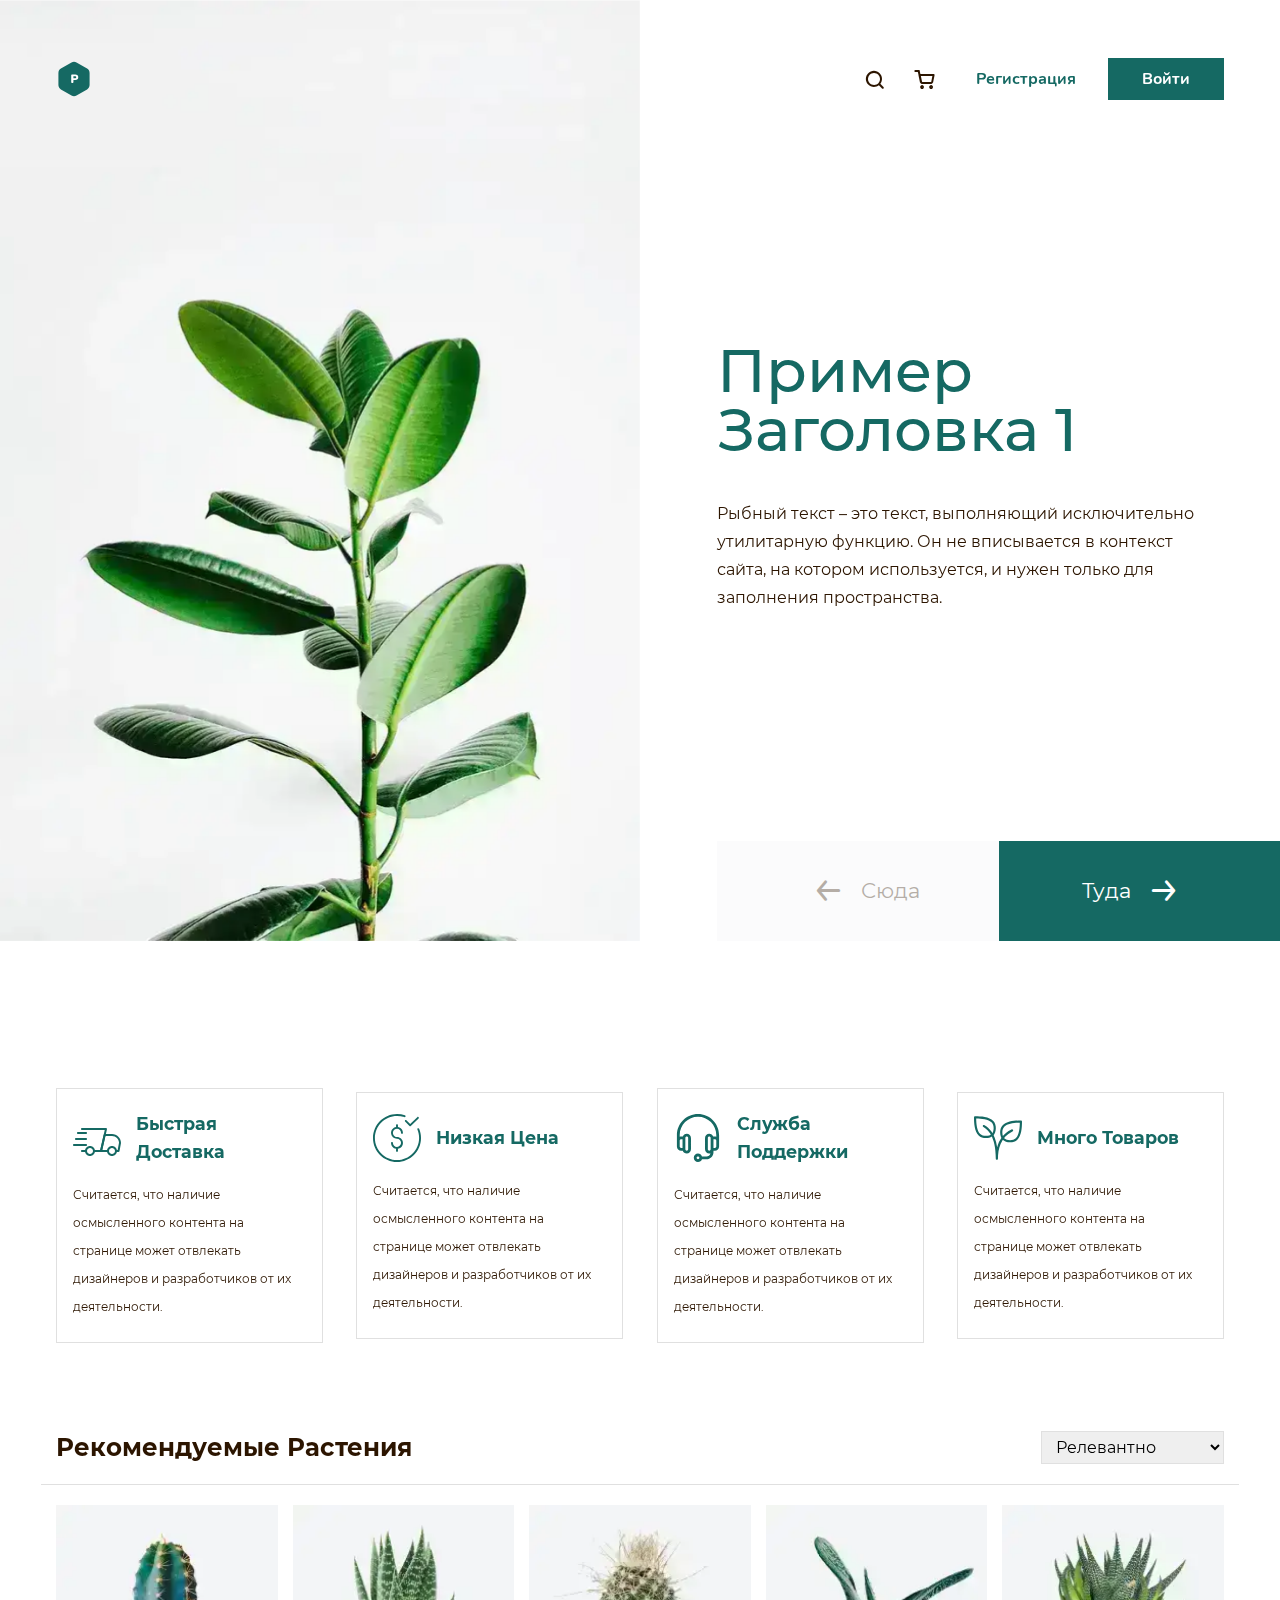
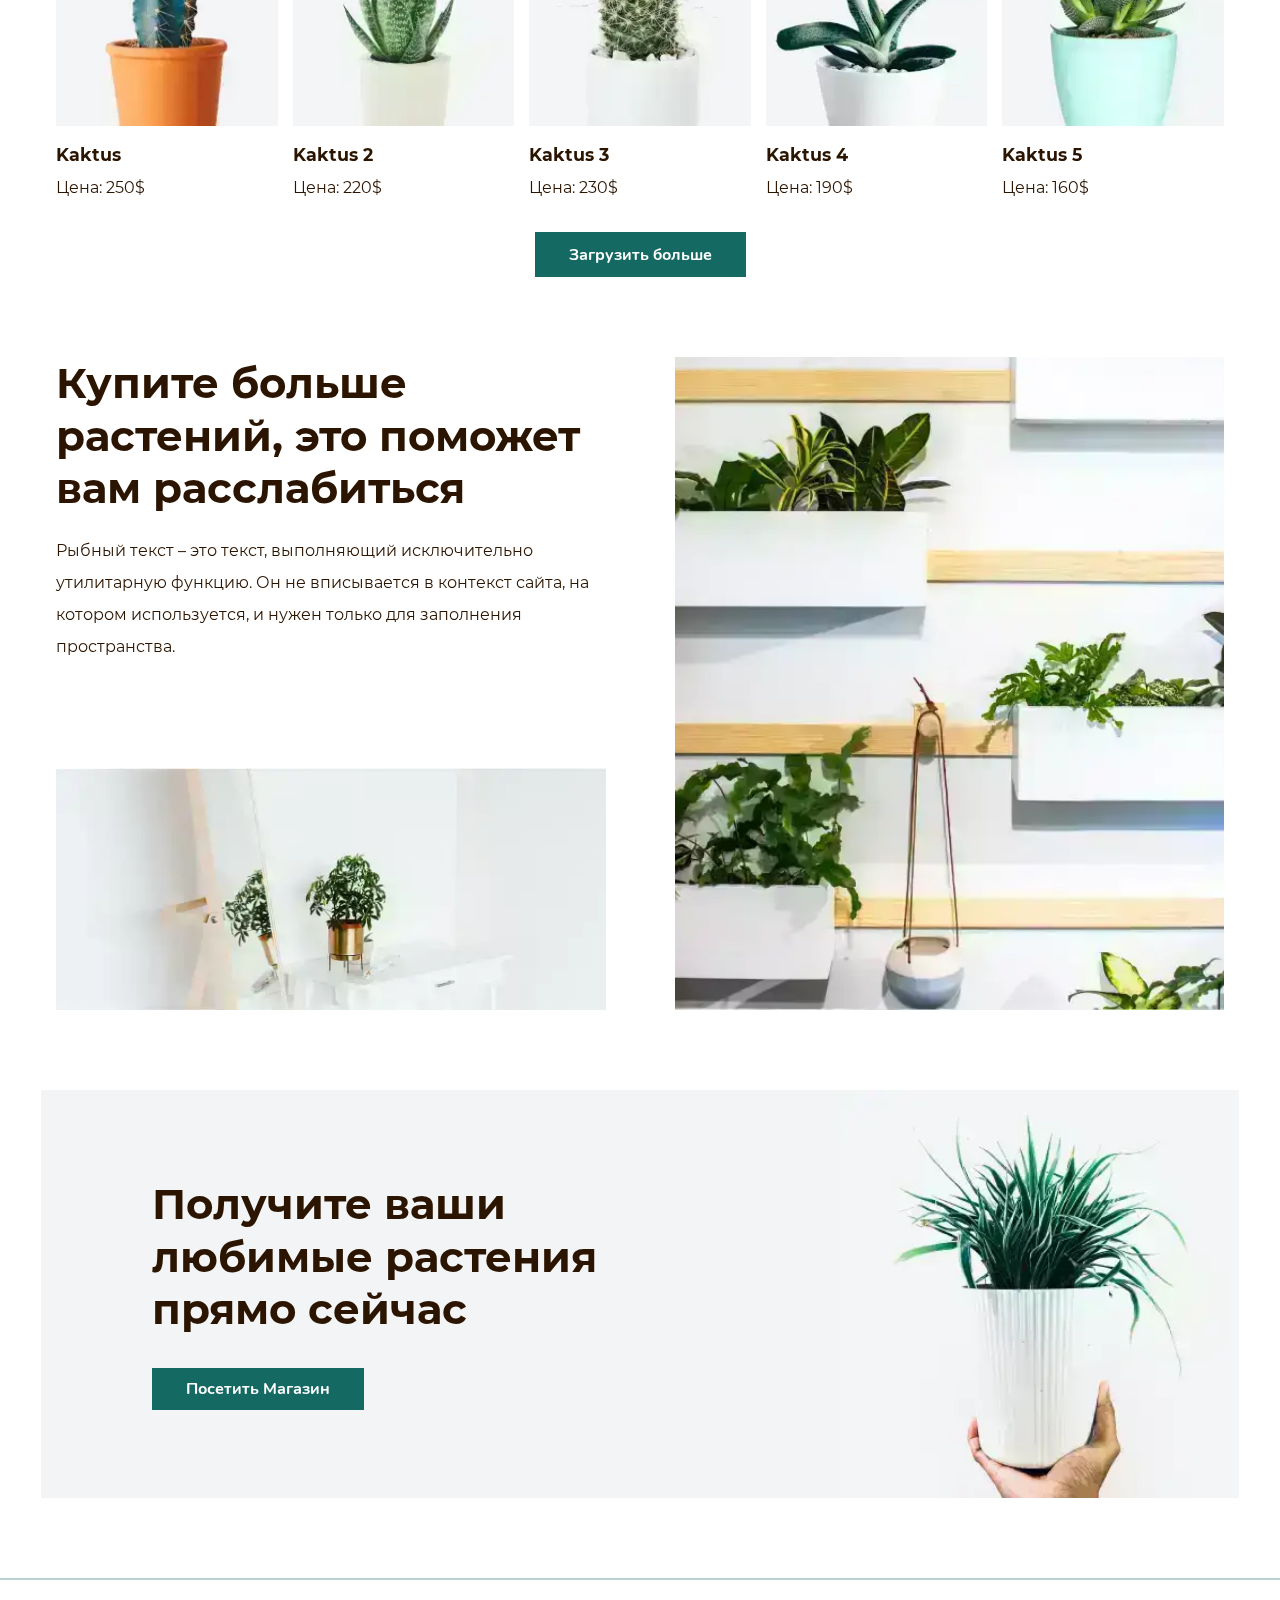
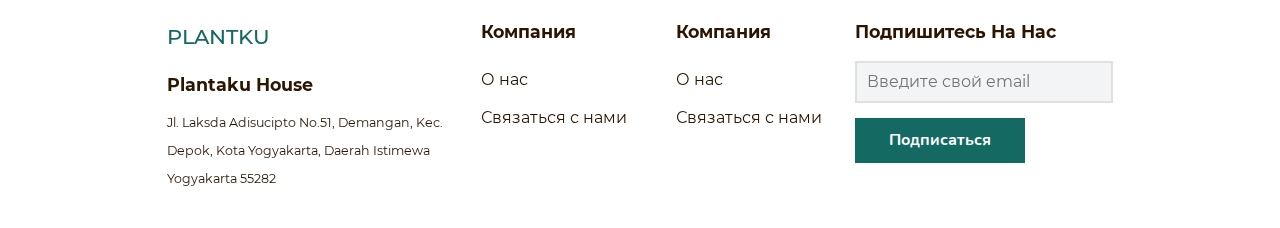
==== index.html @ 28890b8d "v1.02" ====
<!DOCTYPE html>
<html lang="en">
<head>
    <meta charset="UTF-8">
    <meta name="viewport" content="width=device-width, initial-scale=1.0">
    <title>Planktu</title>
    <link rel="SHORTCUT ICON" href="img/ico.svg" type="image/svg">
    <link rel="stylesheet" href="css/style.min.css">
    <meta property="og:title" content="Сайт для портфолио">
    <meta property="og:description" content="Интернет магазин растений написанный на HTML5, CSS3 (SCSS), JS, Ajax. Из плагинов был использовн только слайдер Swiper">
    <meta property="og:url" content="https://luteet.github.io/Planktu/">
    <meta property="og:site_name" content="Planktu">
    <meta property="og:locale" content="ru_RU">
    <meta property="og:image" content="https://luteet.github.io/Planktu/img/meta-image.jpg">
    <meta name="twitter:card" content="summary_large_image" />
    <meta name="twitter:image" content="https://luteet.github.io/Planktu/img/meta-image.jpg" />
    <meta property="og:image:type" content="image/jpeg" />
    <meta property="og:image:width" content="1200" />
    <meta property="og:image:height" content="640" />
    <meta property="og:type" content="website">
</head>
<body>

    <header class="header _top">
        <div class="header__container container">
            <div class="header__body _flex-body">
                <a href="/" class="header__logo" aria-label="Логотип">
                    <img src="img/logo.svg" width="36" alt="Логотип" class="header__logo--img logo">
                </a>
                <nav class="header__menu">
                    <ul class="header__menu--list _flex-body">
                        <li class="header__list--item header__search _flex-body">
                            <input type="text" class="header__search--input search-input _input" placeholder="Поиск" aria-label="Поиск">
                            <button class="header__search--btn _icon-search _icon-btn search-btn">
                                Поиск
                            </button>
                        </li>
                        <li class="header__list--item header__cart">
                            <div class="product-quantity">
                                
                            </div>
                            <button class="header__cart--btn cart-btn _icon-shopping-cart _icon-btn drop-down-btn" aria-label="Корзина" data-id-drop-down="#cart-list">
                                Корзина
                            </button>
                            <ul class="header__cart--list cart-list" id="cart-list">
                                <li class="list-null _show">Пусто</li>
                                <!-- <li class="header__cart--item _flex-body">
                                    <div class="header__cart--image">
                                        <img src="img/featured/product-1.jpg" width="100" alt="" class="header__cart--img">
                                    </div>
                                    <div class="header__cart--info cart-info">
                                        <h2 class="header__cart--name title">
                                            Product 1
                                        </h2>
                                        <span class="header__cart--quantity product-in-cart-quantity title _min" data-text="Количество: ">
                                            1
                                        </span>
                                        <span class="header__cart--price title _min" data-text="Цена: " data-currency="$">
                                            100
                                        </span>
                                        <button class="header__cart--delete delete-cart-product _btn">
                                            Удалить
                                        </button>
                                    </div> -->
                                </li>
                                
                            </ul>
                        </li>
                        <li class="header__list--item header__account">
                            <div class="header__account--profile profile">
                                <button class="header__account--btn profile__btn--main _icon-user _icon-btn drop-down-btn" data-id-drop-down="#profile-list">
                                    Учётная запись
                                </button>
                                <div class="profile__list" id="profile-list">
                                    <div class="profile__name" data-before="Привет, ">
                                        
                                    </div>
                                    <a href="#settings-popup" class="profile__image popup-btn _btn">
                                        Настройки
                                    </a>
                                    <button class="profile__btn--sign-out _btn">
                                        Выйти
                                    </button>
                                </div>
                                
                            </div>
                            <button class="header__account--btn header__account--list-btn _icon-user _icon-btn drop-down-btn" data-id-drop-down="#account-list">
                                Учётная запись
                            </button>
                            <ul class="header__account--list _flex-body" id="account-list">
                                <li class="header__account--item header__account--sign-up">
                                    <a href="#sign-up-popup" class="header__account--link _sign-up _link popup-btn">
                                        Регистрация
                                    </a>
                                </li>
                                <li class="header__account--item header__account--sign-in">
                                    <a href="#sign-in-popup" class="header__account--link _sign-in _btn popup-btn">
                                        Войти
                                    </a>
                                </li>
                                <!-- <li class="header__account--item header__account--sign-out">
                                    <a href="#" class="header__account--link _sign-out">
                                        Выйти
                                    </a>
                                </li> -->
                            </ul>
                            
                        </li>
                    </ul>
                </nav>
            </div>
        </div>
    </header>
    <div class="wrapper">                <section class="intro">            <div class="intro__container container">                <div class="intro__body">                    <div class="intro__slider-images swiper-container">                        <div class="intro__slider-images--wrapper swiper-wrapper">                            <div class="intro__slider-images--item swiper-slide">                                <picture><source srcset="img/Intro/intro-image-1.webp" type="image/webp"><img src="img/Intro/intro-image-1.jpg" loading="lazy" width="100%" alt="" class="intro__slider-images--item-img"></picture>                            </div>                            <div class="intro__slider-images--item swiper-slide">                                <picture><source srcset="img/Intro/intro-image-2.webp" type="image/webp"><img src="img/Intro/intro-image-2.jpg" loading="lazy" width="100%" alt="" class="intro__slider-images--item-img"></picture>                            </div>                            <div class="intro__slider-images--item swiper-slide">                                <picture><source srcset="img/Intro/intro-image-3.webp" type="image/webp"><img src="img/Intro/intro-image-3.jpg" loading="lazy" width="100%" alt="" class="intro__slider-images--item-img"></picture>                            </div>                        </div>                    </div>                    <div class="intro__main-slider">                        <div class="intro__main-slider--wrapper swiper-wrapper">                            <div class="intro__main-slider--item swiper-slide">                                <div class="intro__main-slider--item-wrapper">                                    <h1 class="intro__title main-title">                                        Пример Заголовка 1                                    </h1>                                    <div class="intro__text">                                        Рыбный текст – это текст, выполняющий исключительно утилитарную функцию. Он не вписывается в контекст сайта, на котором используется, и нужен только для заполнения пространства.                                    </div>                                </div>                            </div>                            <div class="intro__main-slider--item swiper-slide">                                <div class="intro__main-slider--item-wrapper">                                    <h1 class="intro__title main-title">                                        Пример Заголовка 2                                    </h1>                                    <div class="intro__text">                                        Зачастую такой текст даже не имеет четкого смысла и представляет собой набор слов и фраз, которые вроде бы формируют грамматически верные конструкции, но какой-либо мысли в них не прослеживается.                                    </div>                                </div>                            </div>                            <div class="intro__main-slider--item swiper-slide">                                <div class="intro__main-slider--item-wrapper">                                    <h1 class="intro__title main-title">                                        Пример Заголовка 3                                    </h1>                                    <div class="intro__text">                                        Рыбу используют вебмастера, веб-дизайнеры и разработчики, у которых нет под рукой готового текста, но нужно как-то оценить внешний вид контента на готовой странице. Оценить, насколько хорошо он вписывается в дизайн и не «плывет» ли верстка.                                    </div>                                </div>                            </div>                        </div>                        <div class="intro__main-slider--navigation">                            <button class="intro__main-slider--btn swiper-button-prev _prev">                                <span class="intro__main-slider--btn-icon _icon-arrow-back"></span>                                Сюда                            </button>                            <button class="intro__main-slider--btn swiper-button-next _next">                                Туда                                <span class="intro__main-slider--btn-icon _icon-arrow-go"></span>                            </button>                        </div>                    </div>                </div>            </div>        </section>        <section class="advantages section-padding">            <div class="advantages__container container">                <div class="advantages__body">                    <ul class="advantages__list _flex-body">                        <li class="advantages__item">                            <div class="advantages__item--header">                                <div class="advantages__item--icon">                                    <picture><source srcset="img/advantage/fast.svg" type="image/webp"><img src="img/advantage/fast.svg" loading="lazy" alt="" class="advantages__item--icon-img"></picture>                                </div>                                <h2 class="advantages__item--title title _min">                                    Быстрая Доставка                                </h2>                            </div>                            <div class="advantages__item--text">                                <p>                                    Считается, что наличие осмысленного контента на странице может отвлекать дизайнеров и разработчиков от их деятельности.                                </p>                            </div>                        </li>                        <li class="advantages__item">                            <div class="advantages__item--header">                                <div class="advantages__item--icon">                                    <picture><source srcset="img/advantage/dollar-symbol.svg" type="image/webp"><img src="img/advantage/dollar-symbol.svg" loading="lazy" alt="" class="advantages__item--icon-img"></picture>                                </div>                                <h2 class="advantages__item--title title _min">                                    Низкая Цена                                </h2>                            </div>                            <div class="advantages__item--text">                                <p>                                    Считается, что наличие осмысленного контента на странице может отвлекать дизайнеров и разработчиков от их деятельности.                                </p>                            </div>                        </li>                        <li class="advantages__item">                            <div class="advantages__item--header">                                <div class="advantages__item--icon">                                    <picture><source srcset="img/advantage/headphones.svg" type="image/webp"><img src="img/advantage/headphones.svg" loading="lazy" alt="" class="advantages__item--icon-img"></picture>                                </div>                                <h2 class="advantages__item--title title _min">                                    Служба Поддержки                                </h2>                            </div>                            <div class="advantages__item--text">                                <p>                                    Считается, что наличие осмысленного контента на странице может отвлекать дизайнеров и разработчиков от их деятельности.                                </p>                            </div>                        </li>                        <li class="advantages__item">                            <div class="advantages__item--header">                                <div class="advantages__item--icon">                                    <picture><source srcset="img/advantage/plant.svg" type="image/webp"><img src="img/advantage/plant.svg" loading="lazy" alt="" class="advantages__item--icon-img"></picture>                                </div>                                <h2 class="advantages__item--title title _min">                                    Много Товаров                                </h2>                            </div>                            <div class="advantages__item--text">                                <p>                                    Считается, что наличие осмысленного контента на странице может отвлекать дизайнеров и разработчиков от их деятельности.                                </p>                            </div>                        </li>                    </ul>                </div>            </div>        </section>        <section class="featured section-padding">            <div class="featured__container container">                <div class="featured__body">                    <div class="featured__header _flex-body">                        <h2 class="featured__title title">                            Рекомендуемые Растения                        </h2>                        <div class="featured__type-list">                            <select name="type-list" title="Сортировка списка" class="featured__type-list--select">                                <option value="relevant">                                    Релевантно                                </option>                                <option value="descending">                                    По Убыванию                                </option>                                <option value="ascending">                                    По Возростанию                                </option>                            </select>                        </div>                    </div>                    <ul class="featured__list product-list _flex-body">                        <li class="featured__list--item featured__item product-item" data-id="1">                            <div class="featured__item--image">                                <a href="#" class="featured__item--image-link">                                    <picture><source srcset="img/featured/product-1.webp" type="image/webp"><img src="img/featured/product-1.jpg" loading="lazy" alt="" class="featured__item--image-img"></picture>                                </a>                                <div class="featured__item--nav">                                    <a href="#" class="featured__item--btn btn-buy _btn" onfocus="alert('test')">                                        Купить                                    </a>                                </div>                            </div>                            <h3 class="featured__item--title title _min">                                <a class="featured__item--product-link title-link" href="#">                                    Kaktus                                </a>                            </h3>                            <span class="featured__item--price product-price">                                Цена: 100$                            </span>                            <div class="featured__item--nav">                                <a href="#" class="featured__item--btn btn-buy _btn">                                    Купить                                </a>                            </div>                        </li>                        <li class="featured__list--item featured__item product-item" data-id="2">                            <div class="featured__item--image">                                <a href="#" class="featured__item--image-link">                                    <picture><source srcset="img/featured/product-2.webp" type="image/webp"><img src="img/featured/product-2.jpg" loading="lazy" alt="" class="featured__item--image-img"></picture>                                </a>                                <div class="featured__item--nav">                                    <a href="#" class="featured__item--btn btn-buy _btn">                                        Купить                                    </a>                                </div>                            </div>                            <h3 class="featured__item--title title _min">                                <a class="featured__item--product-link title-link" href="#">                                    Kaktus 2                                </a>                            </h3>                            <span class="featured__item--price product-price">                                Цена: 150$                            </span>                            <div class="featured__item--nav">                                <a href="#" class="featured__item--btn btn-buy _btn">                                    Купить                                </a>                                                            </div>                        </li>                        <li class="featured__list--item featured__item product-item" data-id="3">                            <div class="featured__item--image">                                <a href="#" class="featured__item--image-link">                                    <picture><source srcset="img/featured/product-3.webp" type="image/webp"><img src="img/featured/product-3.jpg" loading="lazy" alt="" class="featured__item--image-img"></picture>                                </a>                                <div class="featured__item--nav">                                    <a href="#" class="featured__item--btn btn-buy _btn">                                        Купить                                    </a>                                </div>                            </div>                            <h3 class="featured__item--title title _min">                                <a class="featured__item--product-link title-link" href="#">                                    Kaktus 3                                </a>                            </h3>                            <span class="featured__item--price product-price">                                Цена: 300$                            </span>                            <div class="featured__item--nav">                                <a href="#" class="featured__item--btn btn-buy _btn">                                    Купить                                </a>                                                            </div>                        </li>                        <li class="featured__list--item featured__item product-item" data-id="4">                            <div class="featured__item--image">                                <a href="#" class="featured__item--image-link">                                    <picture><source srcset="img/featured/product-4.webp" type="image/webp"><img src="img/featured/product-4.jpg" loading="lazy" alt="" class="featured__item--image-img"></picture>                                </a>                                <div class="featured__item--nav">                                    <a href="#" class="featured__item--btn btn-buy _btn">                                        Купить                                    </a>                                </div>                            </div>                            <h3 class="featured__item--title title _min">                                <a class="featured__item--product-link title-link" href="#">                                    Kaktus 4                                </a>                            </h3>                            <span class="featured__item--price product-price">                                Цена: 250$                            </span>                            <div class="featured__item--nav">                                <a href="#" class="featured__item--btn btn-buy _btn">                                    Купить                                </a>                            </div>                        </li>                        <li class="featured__list--item featured__item product-item" data-id="5">                            <div class="featured__item--image">                                <a href="#" class="featured__item--image-link">                                    <picture><source srcset="img/featured/product-5.webp" type="image/webp"><img src="img/featured/product-5.jpg" loading="lazy" alt="" class="featured__item--image-img"></picture>                                </a>                                <div class="featured__item--nav">                                    <a href="#" class="featured__item--btn btn-buy _btn">                                        Купить                                    </a>                                </div>                            </div>                            <h3 class="featured__item--title title _min">                                <a class="featured__item--product-link title-link" href="#">                                    Kaktus                                </a>                            </h3>                            <span class="featured__item--price product-price">                                Цена: 400$                            </span>                            <div class="featured__item--nav">                                <a href="#" class="featured__item--btn btn-buy _btn">                                    Купить                                </a>                            </div>                        </li>                    </ul>                    <div class="featured__loadmore">                        <button class="featured__loadmore--btn loadmore-btn _btn">                            Загрузить больше                        </button>                    </div>                </div>            </div>        </section>        <section class="more-plants section-padding">            <div class="more-plants__container container">                <div class="more-plants__body _flex-body">                    <div class="more-plants__block">                        <h2 class="more-plants__block--title title section-title">                            Купите больше растений, это поможет вам расслабиться                        </h2>                        <div class="more-plants__block--text">                            <p>                                Рыбный текст – это текст, выполняющий исключительно утилитарную функцию. Он не вписывается в контекст сайта, на котором используется, и нужен только для заполнения пространства.                            </p>                        </div>                        <div class="more-plants__block--image">                            <picture><source srcset="img/more-plants/image.webp" type="image/webp"><img src="img/more-plants/image.jpg" width="100%" alt="" class="more-plants__block--image-img"></picture>                        </div>                    </div>                    <div class="more-plants__block">                        <div class="more-plants__block--large-image">                            <picture><source srcset="img/more-plants/image-large.webp" type="image/webp"><img src="img/more-plants/image-large.jpg" width="100%" alt="" class="more-plants__block--large-image-img"></picture>                        </div>                    </div>                </div>            </div>        </section>        <section class="add section-padding">            <div class="add__container container">                <div class="add__body _flex-body container _min">                    <div class="add__info">                        <h2 class="add__info--title add__title title section-title">                            Получите ваши любимые растения прямо сейчас                        </h2>                        <a href="404.html" class="add__info--btn add__btn _btn">                            Посетить Магазин                        </a>                    </div>                    <div class="add__image">                        <picture><source srcset="img/add/image.webp" type="image/webp"><img src="img/add/image.png" loading="lazy" alt="" class="add__image--img"></picture>                    </div>                </div>            </div>        </section>    </div>        <footer class="footer section-padding">
        <div class="footer__container container _min">
            <div class="footer__body _flex-body">
                <div class="footer__info">
                    <a href="/" class="footer__info--logo logo-large">
                        PLANTKU
                    </a>
                    <span class="footer__info--shop-name title _min">
                        Plantaku House
                    </span>
                    <a href="https://goo.gl/maps/KbxGov3iCTvH6QQq9" class="footer__info--address">
                        Jl. Laksda Adisucipto No.51, Demangan, Kec. Depok, Kota Yogyakarta, Daerah Istimewa Yogyakarta 55282
                    </a>
                </div>
                <nav class="footer__nav">
                    <ul class="footer__nav--list _flex-body">
                        <li class="footer__nav--item">
                            <h2 class="footer__nav--title title _min">
                                Компания
                            </h2>
                            <ul class="footer__nav--item-list">
                                <li>
                                    <a href="404.html" class="footer__nav--item-link">
                                        О нас
                                    </a>
                                </li>
                                <li>
                                    <a href="404.html" class="footer__nav--item-link">
                                        Связаться с нами
                                    </a>
                                </li>
                            </ul>
                        </li>
                        <li class="footer__nav--item">
                            <h2 class="footer__nav--title title _min">
                                Компания
                            </h2>
                            <ul class="footer__nav--item-list">
                                <li>
                                    <a href="404.html" class="footer__nav--item-link">
                                        О нас
                                    </a>
                                </li>
                                <li>
                                    <a href="404.html" class="footer__nav--item-link">
                                        Связаться с нами
                                    </a>
                                </li>
                            </ul>
                        </li>
                    </ul>
                </nav>
                <div class="footer__mailing">
                    <h2 class="footer__mailing--title title _min">
                        Подпишитесь На Нас
                    </h2>
                    <form action="#" class="footer__mailing--form">
                        <label for="">
                            <input type="text" name="email" class="footer__mailing--input _input" placeholder="Введите свой email">
                        </label>
                        <button type="submit" class="footer__mailing--submit _btn">
                            Подписаться
                        </button>
                    </form>
                </div>
            </div>
        </div>
    </footer>
    <div class="popup sign-up-popup" id="sign-up-popup">
        <button class="popup-close-btn" aria-label="Close popup">X</button>
            <div class="popup-content">
                <div class="popup-content-body container _popup">
                    <h2 class="sign-up__title title popup-title">
                        Зарегестрировать Учётную запись
                    </h2>
                    <form action="#" class="sign-up__form popup-form">
                        <label>
                            <span class="sign-up__form--placeholder popup-form-placeholder">Имя Пользователя</span>
                            <input type="text" name="name" class="sign-up__form--input _input sign-up-name">
                        </label>
                        <label>
                            <span class="sign-up__form--placeholder popup-form-placeholder">Пароль</span>
                            <input type="password" name="password" class="sign-up__form--input _input sign-up-password" data-placeholder="Пароль">
                        </label>
                        <label>
                            <button class="sign-up__form--submit popup-form-submit _btn">
                                Зарегестрироваться
                            </button>
                        </label>
                    </form>
              </div>
        </div>
    </div>
    <div class="popup sign-in-popup" id="sign-in-popup">
        <button class="popup-close-btn" aria-label="Close popup">X</button>
        <div class="popup-content">
            <div class="popup-content-body container _popup">
                <h2 class="sign-in__title title popup-title">
                    Войти в Учётную запись
                </h2>
                <form action="#" class="sign-in__form popup-form">
                    <label>
                        <span class="sign-in__form--placeholder popup-form-placeholder">Имя Пользователя</span>
                        <input type="text" name="name" class="sign-in__form--input _input sign-in-name" required>
                    </label>
                    <label>
                        <span class="sign-in__form--placeholder popup-form-placeholder">Пароль</span>
                        <input type="password" name="password" class="sign-in__form--input _input sign-in-password" required>
                    </label>
                    <label>
                        <button class="sign-in__form--submit popup-form-submit _btn">
                            Войти
                        </button>
                    </label>
                </form>
            </div>
        </div>
    </div>
    <div class="popup settings-popup" id="settings-popup">
    <button class="popup-close-btn" aria-label="Close popup">X</button>
    <div class="popup-content">
        <div class="popup-content-body container _popup">
            <h2 class="profile-settings__title title popup-title">
                Настройки
            </h2>
            <ul class="profile-settings__list">
                <li class="profile-settings__item avatar">
                    <h3 class="profile-settings--title title _min">
                        Ваш Аватар
                    </h3>
                    <input type="file" class="profile-settings__item--avatar-input">
                    <button class="profile-settings__item--submit avatar-submit _btn">
                        Установить
                    </button>
                    <button class="profile-settings__item--remove-submit avatar-remove _btn">
                        Удалить
                    </button>
                </li>
                <li class="profile-settings__item name">
                    <h3 class="profile-settings__item--title title _min">
                        Поменять Имя
                    </h3>
                    <label>
                        <input type="text" class="profile-settings__item--name-input _input">
                    </label>
                    <button class="profile-settings__item--submit name-submit _btn">
                        Изменить
                    </button>
                </li>
                <li class="profile-settings__item password">
                    <h3 class="profile-settings__item--title title _min">
                        Поменять Пароль
                    </h3>
                    <label>
                        <input type="password" class="profile-settings__item--password-input _input">
                    </label>
                    <button class="profile-settings__item--submit password-submit _btn">
                        Изменить
                    </button>
                </li>
            </ul>
            
        </div>
    </div>
</div>
    <script src="js/main.min.js"></script>
    <script src="js/select.js"></script>
    <script src="js/registr.js"></script>
</body>
</html>
---- css/style.min.css ----
.footer__info--logo:hover,a,a:hover,a:visited{text-decoration:none}aside,details,footer,header,main,nav{display:block}.popup-close-btn,a{background-color:transparent}.swiper-container-cube,.swiper-container-flip,button,hr,input{overflow:visible}progress,sub,sup{vertical-align:baseline}.popup-form,.swiper-container-vertical>.swiper-wrapper{-webkit-box-orient:vertical;-webkit-box-direction:normal;-ms-flex-direction:column;flex-direction:column}.swiper-slide,.swiper-wrapper{position:relative;-webkit-transition-property:-webkit-transform;transition-property:-webkit-transform;-o-transition-property:transform;transition-property:transform;transition-property:transform, -webkit-transform;width:100%}*{padding:0;margin:0;border:0}*,:after,:before{-webkit-box-sizing:border-box;box-sizing:border-box}body,html{height:100%;width:100%;line-height:1;font-size:14px;-ms-text-size-adjust:100%;-moz-text-size-adjust:100%;-webkit-text-size-adjust:100%}button,input,textarea{font-family:inherit}input::-ms-clear{display:none}button{cursor:pointer}button::-moz-focus-inner{padding:0;border:0}a:hover,abbr[title]{text-decoration:underline}ul li{list-style:none}h1,h2,h3,h4,h5,h6{font-size:inherit;font-weight:400}@font-face{font-family:icomoon;src:url(icomoon.eot?qjg7yo);src:url(icomoon.eot?qjg7yo#iefix) format("embedded-opentype"),url(icomoon.ttf?qjg7yo) format("truetype"),url(icomoon.woff?qjg7yo) format("woff"),url(icomoon.svg?qjg7yo#icomoon) format("svg");font-weight:400;font-style:normal;font-display:block}[class*=" _icon-"],[class^="_icon-"]{font-family:icomoon!important;font-style:normal;font-weight:400;font-variant:normal;text-transform:none;line-height:1;-webkit-font-smoothing:antialiased;-moz-osx-font-smoothing:grayscale}._icon-user:before{content:"\f2be"}._icon-arrow-go:before{content:"\e900"}._icon-arrow-back:before{content:"\e901"}._icon-down:before{content:"\e902"}._icon-search:before{content:"\e903"}._icon-shopping-cart:before{content:"\e904"}/*! normalize.css v8.0.1 | MIT License | github.com/necolas/normalize.css */html{line-height:1.15;-webkit-text-size-adjust:100%}body{margin:0}h1{font-size:2em;margin:.67em 0}hr{-webkit-box-sizing:content-box;box-sizing:content-box;height:0}code,kbd,pre,samp{font-family:monospace,monospace;font-size:1em}abbr[title]{border-bottom:none;-webkit-text-decoration:underline dotted;text-decoration:underline dotted}b,strong{font-weight:bolder}small{font-size:80%}sub,sup{font-size:75%;line-height:0;position:relative}sub{bottom:-.25em}sup{top:-.5em}img{vertical-align:top;border-style:none}button,input,optgroup,select,textarea{font-family:inherit;font-size:100%;line-height:1.15;margin:0}button,select{text-transform:none}[type=button],[type=reset],[type=submit],button{-webkit-appearance:button}[type=button]::-moz-focus-inner,[type=reset]::-moz-focus-inner,[type=submit]::-moz-focus-inner,button::-moz-focus-inner{border-style:none;padding:0}[type=button]:-moz-focusring,[type=reset]:-moz-focusring,[type=submit]:-moz-focusring,button:-moz-focusring{outline:ButtonText dotted 1px}fieldset{padding:.35em .75em .625em}legend{-webkit-box-sizing:border-box;box-sizing:border-box;color:inherit;display:table;max-width:100%;padding:0;white-space:normal}textarea{overflow:auto}[type=checkbox],[type=radio]{-webkit-box-sizing:border-box;box-sizing:border-box;padding:0}[type=number]::-webkit-inner-spin-button,[type=number]::-webkit-outer-spin-button{height:auto}[type=search]{-webkit-appearance:textfield;outline-offset:-2px}[type=search]::-webkit-search-decoration{-webkit-appearance:none}::-webkit-file-upload-button{-webkit-appearance:button;font:inherit}summary{display:list-item}[hidden],template{display:none}@font-face{font-family:swiper-icons;src:url("data:application/font-woff;charset=utf-8;base64, [base64]//wADZ2x5ZgAAAywAAADMAAAD2MHtryVoZWFkAAABbAAAADAAAAA2E2+eoWhoZWEAAAGcAAAAHwAAACQC9gDzaG10eAAAAigAAAAZAAAArgJkABFsb2NhAAAC0AAAAFoAAABaFQAUGG1heHAAAAG8AAAAHwAAACAAcABAbmFtZQAAA/gAAAE5AAACXvFdBwlwb3N0AAAFNAAAAGIAAACE5s74hXjaY2BkYGAAYpf5Hu/j+W2+MnAzMYDAzaX6QjD6/4//Bxj5GA8AuRwMYGkAPywL13jaY2BkYGA88P8Agx4j+/8fQDYfA1AEBWgDAIB2BOoAeNpjYGRgYNBh4GdgYgABEMnIABJzYNADCQAACWgAsQB42mNgYfzCOIGBlYGB0YcxjYGBwR1Kf2WQZGhhYGBiYGVmgAFGBiQQkOaawtDAoMBQxXjg/wEGPcYDDA4wNUA2CCgwsAAAO4EL6gAAeNpj2M0gyAACqxgGNWBkZ2D4/wMA+xkDdgAAAHjaY2BgYGaAYBkGRgYQiAHyGMF8FgYHIM3DwMHABGQrMOgyWDLEM1T9/w8UBfEMgLzE////P/5//f/V/xv+r4eaAAeMbAxwIUYmIMHEgKYAYjUcsDAwsLKxc3BycfPw8jEQA/[base64]/uznmfPFBNODM2K7MTQ45YEAZqGP81AmGGcF3iPqOop0r1SPTaTbVkfUe4HXj97wYE+yNwWYxwWu4v1ugWHgo3S1XdZEVqWM7ET0cfnLGxWfkgR42o2PvWrDMBSFj/IHLaF0zKjRgdiVMwScNRAoWUoH78Y2icB/yIY09An6AH2Bdu/UB+yxopYshQiEvnvu0dURgDt8QeC8PDw7Fpji3fEA4z/PEJ6YOB5hKh4dj3EvXhxPqH/SKUY3rJ7srZ4FZnh1PMAtPhwP6fl2PMJMPDgeQ4rY8YT6Gzao0eAEA409DuggmTnFnOcSCiEiLMgxCiTI6Cq5DZUd3Qmp10vO0LaLTd2cjN4fOumlc7lUYbSQcZFkutRG7g6JKZKy0RmdLY680CDnEJ+UMkpFFe1RN7nxdVpXrC4aTtnaurOnYercZg2YVmLN/d/gczfEimrE/fs/bOuq29Zmn8tloORaXgZgGa78yO9/cnXm2BpaGvq25Dv9S4E9+5SIc9PqupJKhYFSSl47+Qcr1mYNAAAAeNptw0cKwkAAAMDZJA8Q7OUJvkLsPfZ6zFVERPy8qHh2YER+3i/BP83vIBLLySsoKimrqKqpa2hp6+jq6RsYGhmbmJqZSy0sraxtbO3sHRydnEMU4uR6yx7JJXveP7WrDycAAAAAAAH//wACeNpjYGRgYOABYhkgZgJCZgZNBkYGLQZtIJsFLMYAAAw3ALgAeNolizEKgDAQBCchRbC2sFER0YD6qVQiBCv/H9ezGI6Z5XBAw8CBK/m5iQQVauVbXLnOrMZv2oLdKFa8Pjuru2hJzGabmOSLzNMzvutpB3N42mNgZGBg4GKQYzBhYMxJLMlj4GBgAYow/P/PAJJhLM6sSoWKfWCAAwDAjgbRAAB42mNgYGBkAIIbCZo5IPrmUn0hGA0AO8EFTQAA") format("woff");font-weight:400;font-style:normal}:root{--swiper-theme-color:#007aff;--swiper-navigation-size:44px;--accent:#156963;--bg-accent:#F3F4F6;--text:#2C1500;--gray:#E0E0E0;--dark:#333333;--black:#000000;--white:#FFFFFF;--error-bg:#ffdede;--error:#ff6f6f;--opacity:0.3}.swiper-container{margin-left:auto;margin-right:auto;position:relative;overflow:hidden;list-style:none;padding:0;z-index:1}.swiper-wrapper{height:100%;z-index:1;display:-webkit-box;display:-ms-flexbox;display:flex;-webkit-box-sizing:content-box;box-sizing:content-box}.popup,.swiper-button-lock,.swiper-pagination-lock,.swiper-scrollbar-lock{display:none}.swiper-container-android .swiper-slide,.swiper-wrapper{-webkit-transform:translate3d(0,0,0);transform:translate3d(0,0,0)}.swiper-container-multirow>.swiper-wrapper{-ms-flex-wrap:wrap;flex-wrap:wrap}.swiper-container-multirow-column>.swiper-wrapper{-ms-flex-wrap:wrap;flex-wrap:wrap;-webkit-box-orient:vertical;-webkit-box-direction:normal;-ms-flex-direction:column;flex-direction:column}.swiper-container-free-mode>.swiper-wrapper{-webkit-transition-timing-function:ease-out;-o-transition-timing-function:ease-out;transition-timing-function:ease-out;margin:0 auto}.swiper-container-pointer-events{-ms-touch-action:pan-y;touch-action:pan-y}.swiper-container-pointer-events.swiper-container-vertical{-ms-touch-action:pan-x;touch-action:pan-x}.swiper-slide{-ms-flex-negative:0;flex-shrink:0;height:100%}.swiper-slide-invisible-blank{visibility:hidden}.swiper-container-autoheight,.swiper-container-autoheight .swiper-slide{height:auto}.swiper-container-autoheight .swiper-wrapper{-webkit-box-align:start;-ms-flex-align:start;align-items:flex-start;-webkit-transition-property:height,-webkit-transform;transition-property:height,-webkit-transform;-o-transition-property:transform,height;transition-property:transform,height;transition-property:transform,height,-webkit-transform}.swiper-container-3d{-webkit-perspective:1200px;perspective:1200px}.swiper-container-3d .swiper-cube-shadow,.swiper-container-3d .swiper-slide,.swiper-container-3d .swiper-slide-shadow-bottom,.swiper-container-3d .swiper-slide-shadow-left,.swiper-container-3d .swiper-slide-shadow-right,.swiper-container-3d .swiper-slide-shadow-top,.swiper-container-3d .swiper-wrapper{-webkit-transform-style:preserve-3d;transform-style:preserve-3d}.swiper-container-3d .swiper-slide-shadow-bottom,.swiper-container-3d .swiper-slide-shadow-left,.swiper-container-3d .swiper-slide-shadow-right,.swiper-container-3d .swiper-slide-shadow-top{position:absolute;left:0;top:0;width:100%;height:100%;pointer-events:none;z-index:10}.swiper-container-3d .swiper-slide-shadow-left{background-image:-webkit-gradient(linear,right top, left top,from(rgba(0,0,0,.5)),to(rgba(0,0,0,0)));background-image:-o-linear-gradient(right,rgba(0,0,0,.5),rgba(0,0,0,0));background-image:linear-gradient(to left,rgba(0,0,0,.5),rgba(0,0,0,0))}.swiper-container-3d .swiper-slide-shadow-right{background-image:-webkit-gradient(linear,left top, right top,from(rgba(0,0,0,.5)),to(rgba(0,0,0,0)));background-image:-o-linear-gradient(left,rgba(0,0,0,.5),rgba(0,0,0,0));background-image:linear-gradient(to right,rgba(0,0,0,.5),rgba(0,0,0,0))}.swiper-container-3d .swiper-slide-shadow-top{background-image:-webkit-gradient(linear,left bottom, left top,from(rgba(0,0,0,.5)),to(rgba(0,0,0,0)));background-image:-o-linear-gradient(bottom,rgba(0,0,0,.5),rgba(0,0,0,0));background-image:linear-gradient(to top,rgba(0,0,0,.5),rgba(0,0,0,0))}.swiper-container-3d .swiper-slide-shadow-bottom{background-image:-webkit-gradient(linear,left top, left bottom,from(rgba(0,0,0,.5)),to(rgba(0,0,0,0)));background-image:-o-linear-gradient(top,rgba(0,0,0,.5),rgba(0,0,0,0));background-image:linear-gradient(to bottom,rgba(0,0,0,.5),rgba(0,0,0,0))}.swiper-container-css-mode>.swiper-wrapper{overflow:auto;scrollbar-width:none;-ms-overflow-style:none}.swiper-container-css-mode>.swiper-wrapper::-webkit-scrollbar{display:none}.swiper-container-css-mode>.swiper-wrapper>.swiper-slide{scroll-snap-align:start start}.swiper-container-horizontal.swiper-container-css-mode>.swiper-wrapper{-webkit-scroll-snap-type:x mandatory;-ms-scroll-snap-type:x mandatory;scroll-snap-type:x mandatory}.swiper-container-vertical.swiper-container-css-mode>.swiper-wrapper{-webkit-scroll-snap-type:y mandatory;-ms-scroll-snap-type:y mandatory;scroll-snap-type:y mandatory}.swiper-button-next,.swiper-button-prev{position:absolute;top:50%;width:calc(var(--swiper-navigation-size)/ 44 * 27);height:var(--swiper-navigation-size);margin-top:calc(0px - (var(--swiper-navigation-size)/ 2));z-index:10;cursor:pointer;display:-webkit-box;display:-ms-flexbox;display:flex;-webkit-box-align:center;-ms-flex-align:center;align-items:center;-webkit-box-pack:center;-ms-flex-pack:center;justify-content:center;color:var(--swiper-navigation-color,var(--swiper-theme-color))}.swiper-button-next.swiper-button-disabled,.swiper-button-prev.swiper-button-disabled{opacity:.35;cursor:auto;pointer-events:none}.featured__type-list--select:hover,.menu-toggle,.swiper-pagination-clickable .swiper-pagination-bullet{cursor:pointer}.swiper-button-next:after,.swiper-button-prev:after{font-family:swiper-icons;font-size:var(--swiper-navigation-size);text-transform:none!important;letter-spacing:0;font-variant:initial;line-height:1}.swiper-button-prev,.swiper-container-rtl .swiper-button-next{left:10px;right:auto}.swiper-button-prev:after,.swiper-container-rtl .swiper-button-next:after{content:'prev'}.swiper-button-next,.swiper-container-rtl .swiper-button-prev{right:10px;left:auto}.swiper-button-next:after,.swiper-container-rtl .swiper-button-prev:after{content:'next'}.swiper-button-next.swiper-button-white,.swiper-button-prev.swiper-button-white{--swiper-navigation-color:#ffffff}.swiper-button-next.swiper-button-black,.swiper-button-prev.swiper-button-black{--swiper-navigation-color:#000000}.swiper-pagination{position:absolute;text-align:center;-webkit-transition:.3s opacity;-o-transition:.3s opacity;transition:.3s opacity;-webkit-transform:translate3d(0,0,0);transform:translate3d(0,0,0);z-index:10}.swiper-pagination.swiper-pagination-hidden{opacity:0}.swiper-container-horizontal>.swiper-pagination-bullets,.swiper-pagination-custom,.swiper-pagination-fraction{bottom:10px;left:0;width:100%}.swiper-pagination-bullets-dynamic{overflow:hidden;font-size:0}.swiper-pagination-bullets-dynamic .swiper-pagination-bullet{-webkit-transform:scale(.33);-ms-transform:scale(.33);transform:scale(.33);position:relative}.swiper-pagination-bullets-dynamic .swiper-pagination-bullet-active,.swiper-pagination-bullets-dynamic .swiper-pagination-bullet-active-main{-webkit-transform:scale(1);-ms-transform:scale(1);transform:scale(1)}.swiper-pagination-bullets-dynamic .swiper-pagination-bullet-active-prev{-webkit-transform:scale(.66);-ms-transform:scale(.66);transform:scale(.66)}.swiper-pagination-bullets-dynamic .swiper-pagination-bullet-active-prev-prev{-webkit-transform:scale(.33);-ms-transform:scale(.33);transform:scale(.33)}.swiper-pagination-bullets-dynamic .swiper-pagination-bullet-active-next{-webkit-transform:scale(.66);-ms-transform:scale(.66);transform:scale(.66)}.swiper-pagination-bullets-dynamic .swiper-pagination-bullet-active-next-next{-webkit-transform:scale(.33);-ms-transform:scale(.33);transform:scale(.33)}.swiper-pagination-bullet{width:8px;height:8px;display:inline-block;border-radius:50%;background:#000;opacity:.2}button.swiper-pagination-bullet{border:none;margin:0;padding:0;-webkit-box-shadow:none;box-shadow:none;-webkit-appearance:none;-moz-appearance:none;appearance:none}.swiper-scrollbar-cursor-drag,.swiper-slide-zoomed{cursor:move}.swiper-pagination-bullet:only-child{display:none!important}.swiper-pagination-bullet-active{opacity:1;background:var(--swiper-pagination-color,var(--swiper-theme-color))}.swiper-container-vertical>.swiper-pagination-bullets{right:10px;top:50%;-webkit-transform:translate3d(0,-50%,0);transform:translate3d(0,-50%,0)}.swiper-container-vertical>.swiper-pagination-bullets .swiper-pagination-bullet{margin:6px 0;display:block}.swiper-container-vertical>.swiper-pagination-bullets.swiper-pagination-bullets-dynamic{top:50%;-webkit-transform:translateY(-50%);-ms-transform:translateY(-50%);transform:translateY(-50%);width:8px}.swiper-container-vertical>.swiper-pagination-bullets.swiper-pagination-bullets-dynamic .swiper-pagination-bullet{display:inline-block;-webkit-transition:.2s transform,.2s top;-o-transition:.2s transform,.2s top;transition:.2s transform,.2s top}.swiper-container-horizontal>.swiper-pagination-bullets .swiper-pagination-bullet{margin:0 4px}.swiper-container-horizontal>.swiper-pagination-bullets.swiper-pagination-bullets-dynamic{left:50%;-webkit-transform:translateX(-50%);-ms-transform:translateX(-50%);transform:translateX(-50%);white-space:nowrap}.swiper-container-horizontal>.swiper-pagination-bullets.swiper-pagination-bullets-dynamic .swiper-pagination-bullet{-webkit-transition:.2s transform,.2s left;-o-transition:.2s transform,.2s left;transition:.2s transform,.2s left}.swiper-container-horizontal.swiper-container-rtl>.swiper-pagination-bullets-dynamic .swiper-pagination-bullet{-webkit-transition:.2s transform,.2s right;-o-transition:.2s transform,.2s right;transition:.2s transform,.2s right}.swiper-pagination-progressbar{background:rgba(0,0,0,.25);position:absolute}.swiper-pagination-progressbar .swiper-pagination-progressbar-fill{background:var(--swiper-pagination-color,var(--swiper-theme-color));position:absolute;left:0;top:0;width:100%;height:100%;-webkit-transform:scale(0);-ms-transform:scale(0);transform:scale(0);-webkit-transform-origin:left top;-ms-transform-origin:left top;transform-origin:left top}.swiper-container-rtl .swiper-pagination-progressbar .swiper-pagination-progressbar-fill{-webkit-transform-origin:right top;-ms-transform-origin:right top;transform-origin:right top}.swiper-container-horizontal>.swiper-pagination-progressbar,.swiper-container-vertical>.swiper-pagination-progressbar.swiper-pagination-progressbar-opposite{width:100%;height:4px;left:0;top:0}.swiper-container-horizontal>.swiper-pagination-progressbar.swiper-pagination-progressbar-opposite,.swiper-container-vertical>.swiper-pagination-progressbar{width:4px;height:100%;left:0;top:0}.swiper-pagination-white{--swiper-pagination-color:#ffffff}.swiper-pagination-black{--swiper-pagination-color:#000000}.swiper-scrollbar{border-radius:10px;position:relative;-ms-touch-action:none;background:rgba(0,0,0,.1)}.swiper-container-horizontal>.swiper-scrollbar{position:absolute;left:1%;bottom:3px;z-index:50;height:5px;width:98%}.swiper-container-vertical>.swiper-scrollbar{position:absolute;right:3px;top:1%;z-index:50;width:5px;height:98%}.swiper-scrollbar-drag{height:100%;width:100%;position:relative;background:rgba(0,0,0,.5);border-radius:10px;left:0;top:0}.swiper-zoom-container{width:100%;height:100%;display:-webkit-box;display:-ms-flexbox;display:flex;-webkit-box-pack:center;-ms-flex-pack:center;justify-content:center;-webkit-box-align:center;-ms-flex-align:center;align-items:center;text-align:center}.swiper-zoom-container>canvas,.swiper-zoom-container>img,.swiper-zoom-container>svg{max-width:100%;max-height:100%;-o-object-fit:contain;object-fit:contain}.swiper-lazy-preloader{width:42px;height:42px;position:absolute;left:50%;top:50%;margin-left:-21px;margin-top:-21px;z-index:10;-webkit-transform-origin:50%;-ms-transform-origin:50%;transform-origin:50%;-webkit-animation:swiper-preloader-spin 1s infinite linear;animation:swiper-preloader-spin 1s infinite linear;-webkit-box-sizing:border-box;box-sizing:border-box;border:4px solid;border-radius:50%;border-top-color:transparent}._input,.profile__list{border:2px solid var(--gray)}.swiper-lazy-preloader-white{--swiper-preloader-color:#fff}.swiper-lazy-preloader-black{--swiper-preloader-color:#000}@-webkit-keyframes swiper-preloader-spin{100%{-webkit-transform:rotate(360deg);transform:rotate(360deg)}}@keyframes swiper-preloader-spin{100%{-webkit-transform:rotate(360deg);transform:rotate(360deg)}}.swiper-container .swiper-notification{position:absolute;left:0;top:0;pointer-events:none;opacity:0;z-index:-1000}.swiper-container-fade.swiper-container-free-mode .swiper-slide{-webkit-transition-timing-function:ease-out;-o-transition-timing-function:ease-out;transition-timing-function:ease-out}.swiper-container-fade .swiper-slide{pointer-events:none;-webkit-transition-property:opacity;-o-transition-property:opacity;transition-property:opacity}._input,.popup,.profile__list{-webkit-transition:all .2s ease-in-out;-o-transition:all .2s ease-in-out;transition:all .2s ease-in-out}.swiper-container-fade .swiper-slide .swiper-slide{pointer-events:none}.swiper-container-fade .swiper-slide-active,.swiper-container-fade .swiper-slide-active .swiper-slide-active{pointer-events:auto}.swiper-container-cube .swiper-slide{pointer-events:none;-webkit-backface-visibility:hidden;backface-visibility:hidden;z-index:1;visibility:hidden;-webkit-transform-origin:0 0;-ms-transform-origin:0 0;transform-origin:0 0;width:100%;height:100%}.swiper-container-cube .swiper-slide .swiper-slide{pointer-events:none}.swiper-container-cube.swiper-container-rtl .swiper-slide{-webkit-transform-origin:100% 0;-ms-transform-origin:100% 0;transform-origin:100% 0}.swiper-container-cube .swiper-slide-active,.swiper-container-cube .swiper-slide-active .swiper-slide-active{pointer-events:auto}.swiper-container-cube .swiper-slide-active,.swiper-container-cube .swiper-slide-next,.swiper-container-cube .swiper-slide-next+.swiper-slide,.swiper-container-cube .swiper-slide-prev{pointer-events:auto;visibility:visible}.swiper-container-cube .swiper-slide-shadow-bottom,.swiper-container-cube .swiper-slide-shadow-left,.swiper-container-cube .swiper-slide-shadow-right,.swiper-container-cube .swiper-slide-shadow-top{z-index:0;-webkit-backface-visibility:hidden;backface-visibility:hidden}.swiper-container-cube .swiper-cube-shadow{position:absolute;left:0;bottom:0;width:100%;height:100%;opacity:.6;z-index:0}.swiper-container-cube .swiper-cube-shadow:before{content:'';background:#000;position:absolute;left:0;top:0;bottom:0;right:0;-webkit-filter:blur(50px);filter:blur(50px)}.swiper-container-flip .swiper-slide{pointer-events:none;-webkit-backface-visibility:hidden;backface-visibility:hidden;z-index:1}.swiper-container-flip .swiper-slide .swiper-slide{pointer-events:none}.swiper-container-flip .swiper-slide-active,.swiper-container-flip .swiper-slide-active .swiper-slide-active{pointer-events:auto}.swiper-container-flip .swiper-slide-shadow-bottom,.swiper-container-flip .swiper-slide-shadow-left,.swiper-container-flip .swiper-slide-shadow-right,.swiper-container-flip .swiper-slide-shadow-top{z-index:0;-webkit-backface-visibility:hidden;backface-visibility:hidden}@font-face{font-weight:400;font-family:Montserrat;font-display:swap;font-style:normal;src:url(Montserrat-Regular.woff) format("woff"),url(Montserrat-Regular.woff) format("woff2")}@font-face{font-weight:500;font-family:Montserrat;font-display:swap;font-style:normal;src:url(Montserrat-Medium.woff) format("woff"),url(Montserrat-Medium.woff) format("woff2")}@font-face{font-weight:700;font-family:Montserrat;font-display:swap;font-style:normal;src:url(Montserrat-Bold.woff) format("woff"),url(Montserrat-Bold.woff) format("woff2")}@font-face{font-weight:700;font-family:Nunito;font-display:swap;font-style:normal;src:url(Nunito-Bold.woff) format("woff"),url(Nunito-Bold.woff) format("woff2")}body{font-family:Montserrat;font-weight:400;line-height:175%;font-size:14px;background-color:var(--white);color:var(--text)}body._popup-active{overflow:hidden;padding-right:var(--scroll-width)}body._popup-active .header__container{position:relative;right:calc(var(--scroll-width)/ 2)}a{color:'color'}._flex-body{display:-webkit-box;display:-ms-flexbox;display:flex;-webkit-box-pack:justify;-ms-flex-pack:justify;justify-content:space-between;-webkit-box-align:center;-ms-flex-align:center;align-items:center}.wrapper{overflow:hidden}.container{padding:0 15px;margin:0 auto;max-width:1198px}.container._min{max-width:976px}.container._popup{max-width:550px}.section-padding{padding:40px 0}._input{background-color:var(--bg-accent);padding:10px}._input:focus{border:2px solid var(--accent)}._input._error{background-color:var(--error-bg);border:2px solid var(--error)}._link{font-family:Nunito;color:var(--accent);padding:.3em 2em}.popup{position:fixed;left:0;top:0;width:100%;height:100%;opacity:0;visibility:hidden;z-index:1000}.popup.is-closing,.popup:target{display:block}.popup:target{opacity:1;visibility:visible}.popup.is-closing,.popup.is-opening{opacity:0;visibility:hidden}.popup-title{width:100%;text-align:center;margin:0 0 15px}.popup-form{display:-webkit-box;display:-ms-flexbox;display:flex}.popup-form>*{margin:10px 0;display:-webkit-box;display:-ms-flexbox;display:flex;-webkit-box-orient:vertical;-webkit-box-direction:normal;-ms-flex-direction:column;flex-direction:column}.popup-form-placeholder{font-size:12px}.popup-form-error{color:var(--error);font-size:12px}.popup-form-submit{margin:15px 0 0}.popup-close-btn{position:absolute;right:15px;top:15px;font-size:31px;color:#fff;text-shadow:1px 1px 2px #000;z-index:100}.popup-content{width:100%;height:100%;position:relative;display:-webkit-box;display:-ms-flexbox;display:flex;overflow-y:auto;padding:15px}.popup-content::before{content:'';position:fixed;left:0;top:0;width:100%;height:100%;background-color:var(--black);opacity:.3;z-index:-1}.popup-content-body{position:relative;padding:15px;margin:auto;background-color:var(--white)}.profile{position:relative;display:none;padding:15px 0}.profile._active{display:block}.profile__list{position:absolute;right:0;top:calc(100% + 15px);background-color:var(--bg-accent);display:-webkit-box;display:-ms-flexbox;display:flex;-webkit-box-orient:vertical;-webkit-box-direction:normal;-ms-flex-direction:column;flex-direction:column;padding:15px;margin:-10px 0;z-index:100;opacity:0;visibility:hidden}.profile__list>*{margin:10px 0}.profile__list._active{opacity:1;visibility:visible}.profile__btn--main{display:block;margin:0 0 0 10px}.profile__btn--main._avatar-mode::before{display:none}.profile__name::before{content:attr(data-before)}.featured__item--image .featured__item--nav::before,.footer::before,.header::before,.intro__main-slider--btn::after,.intro__slider-images::before{content:''}.profile__avatar{position:absolute;left:50%;top:50%;-webkit-transform:translate(-50%,-50%);-ms-transform:translate(-50%,-50%);transform:translate(-50%,-50%);width:25px;border-radius:50%;z-index:-1}._btn{font-family:Nunito;display:inline-block;color:var(--white);background-color:var(--accent);border:2px solid var(--accent);padding:.3em 2em}._btn-rev{background-color:transparent;color:var(--black)}._icon-btn,.menu-toggle{background:0 0;-webkit-transition:all .2s ease-in-out;-o-transition:all .2s ease-in-out;transition:all .2s ease-in-out}._btn._hide{display:none}button._btn{padding:.7em 2em}._icon-btn{width:20px;height:20px;padding:20px;font-size:0;position:relative}._icon-btn._active{color:var(--accent)!important}._icon-btn::before{position:absolute;left:50%;top:50%;-webkit-transform:translate(-50%,-50%);-ms-transform:translate(-50%,-50%);transform:translate(-50%,-50%);font-size:1.5rem}.menu-toggle{position:relative;width:0;height:0;z-index:10;display:inline-block}.menu-toggle span{position:absolute;left:0;width:100%;height:0}.menu-toggle span:nth-child(1){top:0}.menu-toggle span:nth-child(2){top:50%;-webkit-transform:translate(0,-50%);-ms-transform:translate(0,-50%);transform:translate(0,-50%);opacity:1;visibility:visible}.menu-toggle span:nth-child(3){top:100%;-webkit-transform:translate(0,-100%);-ms-transform:translate(0,-100%);transform:translate(0,-100%)}.menu-toggle span._active:nth-child(1){top:50%;-webkit-transform:translate(0,0) rotate(45deg);-ms-transform:translate(0,0) rotate(45deg);transform:translate(0,0) rotate(45deg)}.menu-toggle span._active:nth-child(2){opacity:0;visibility:hidden}.menu-toggle span._active:nth-child(3){top:50%;-webkit-transform:translate(0,0) rotate(-45deg);-ms-transform:translate(0,0) rotate(-45deg);transform:translate(0,0) rotate(-45deg)}.product-buy-img{position:absolute;opacity:0;-webkit-transform:scale(1);-ms-transform:scale(1);transform:scale(1);z-index:1000;-webkit-transition:left .3s ease-in-out,top .3s ease-in-out,-webkit-transform .5s ease-in-out;transition:left .3s ease-in-out,top .3s ease-in-out,-webkit-transform .5s ease-in-out;-o-transition:transform .5s ease-in-out,left .3s ease-in-out,top .3s ease-in-out;transition:transform .5s ease-in-out,left .3s ease-in-out,top .3s ease-in-out;transition:transform .5s ease-in-out,left .3s ease-in-out,top .3s ease-in-out,-webkit-transform .5s ease-in-out}.header,.header::before,.header__search--input{-webkit-transition:all .2s ease-in-out;-o-transition:all .2s ease-in-out;transition:all .2s ease-in-out}.main-title{font-weight:500;font-size:4.25rem;line-height:100%;color:var(--accent)}.header__cart--quantity,.section-title,.title{font-weight:700}.title{font-size:1.75rem}.title._min{font-size:1.25rem}.section-title{font-size:2.5rem;line-height:125%}.profile-settings__list{margin:0 0 -20px}.profile-settings__item{margin:20px 0;display:-webkit-box;display:-ms-flexbox;display:flex;-webkit-box-orient:vertical;-webkit-box-direction:normal;-ms-flex-direction:column;flex-direction:column}.profile-settings__item--remove-submit{opacity:0;visibility:hidden;position:absolute}.profile-settings__item--remove-submit._avatar-mode{opacity:1;visibility:visible;position:static}.profile-settings__item>*{margin:5px 0}.profile-settings__item label{display:-webkit-box;display:-ms-flexbox;display:flex;-webkit-box-orient:vertical;-webkit-box-direction:normal;-ms-flex-direction:column;flex-direction:column}.header{position:fixed;left:0;top:0;-webkit-transform:translate(0,0);-ms-transform:translate(0,0);transform:translate(0,0);width:100%;padding:5px 0;z-index:100;opacity:0;visibility:hidden}.header._hide{-webkit-transform:translate(0,-100%);-ms-transform:translate(0,-100%);transform:translate(0,-100%)}.header::before{position:absolute;left:0;top:0;-webkit-transform:translate(0,0);-ms-transform:translate(0,0);transform:translate(0,0);width:100%;height:100%;background-color:var(--white);z-index:-1}.header ._icon-btn{color:var(--text)}.header._top{padding:5px 0}.header._loaded{opacity:1;visibility:visible}.header__menu{margin:0 0 0 15px}.header__list--item{margin:0 5px}.header__search{position:relative}.header__search--input{position:absolute;left:-100%;top:calc(100% + 15px);opacity:0;visibility:hidden}.header__search--input._show{opacity:1;visibility:visible}.header__cart{position:relative}.header__cart._active::after{content:'▲';position:absolute;left:22px;bottom:-10px;-webkit-transform:translate(-50%,0);-ms-transform:translate(-50%,0);transform:translate(-50%,0);font-size:35px;color:var(--bg-accent);z-index:-1}.header__cart .product-quantity{display:-webkit-inline-box;display:-ms-inline-flexbox;display:inline-flex;-webkit-box-pack:center;-ms-flex-pack:center;justify-content:center;-webkit-box-align:center;-ms-flex-align:center;align-items:center;position:absolute;left:100%;top:0;-webkit-transform:translate(calc(-50% - 5px),calc(-50% + 5px));-ms-transform:translate(calc(-50% - 5px),calc(-50% + 5px));transform:translate(calc(-50% - 5px),calc(-50% + 5px));text-align:center;width:20px;height:20px;padding:3px 0 0;z-index:2;color:var(--white);background-color:var(--accent);border-radius:50%;font-size:.7rem;opacity:0;visibility:hidden;-webkit-transition:all .2s ease-in-out;-o-transition:all .2s ease-in-out;transition:all .2s ease-in-out}.header__account--list,.header__cart--list{top:calc(100% + 15px);background-color:var(--bg-accent);border:2px solid var(--gray);-webkit-transition:all .2s ease-in-out;-o-transition:all .2s ease-in-out;transition:all .2s ease-in-out}.header__cart .product-quantity._show{opacity:1;visibility:visible}.header__cart--list{position:absolute;right:0;width:280px;max-height:300px;overflow:auto;opacity:0;visibility:hidden}.header__account._active .header__account--list,.header__cart--list._active{opacity:1;visibility:visible}.header__cart--list .list-null{display:none;text-align:center;padding:15px 0}.header__cart--list .list-null._show{display:block}.header__cart--item{padding:10px;-webkit-box-pack:start;-ms-flex-pack:start;justify-content:flex-start}.header__cart--item:not(:first-child){margin:5px 0 0}.header__cart--image{-webkit-box-flex:0;-ms-flex:0 1 100px;flex:0 1 100px;margin:0 5px 0 0}.header__cart--info{display:-webkit-box;display:-ms-flexbox;display:flex;-webkit-box-orient:vertical;-webkit-box-direction:normal;-ms-flex-direction:column;flex-direction:column}.header__cart--name{margin:0 0 10px}.header__cart--quantity::before{content:attr(data-text);font-weight:500}.header__cart--price{font-weight:700}.header__cart--price::before{content:attr(data-text);font-weight:500}.header__cart--price::after{content:attr(data-currency)}.header__cart--delete{margin:10px 0 0}.header__account{position:relative}.header__account._active .header__account--btn{color:var(--accent)}.header__account._active .header__account--btn::after{opacity:1}.header__account--list,.header__account--list._user-active{position:absolute;opacity:0;visibility:hidden}.header__account--btn{display:block;color:var(--white)}.header__account--btn::after{content:'▲';position:absolute;left:20px;bottom:-25px;-webkit-transform:translate(-50%,0);-ms-transform:translate(-50%,0);transform:translate(-50%,0);font-size:35px;color:var(--bg-accent);z-index:-1;opacity:0;-webkit-transition:all .2s ease-in-out;-o-transition:all .2s ease-in-out;transition:all .2s ease-in-out}.header__account--list{display:-webkit-box;display:-ms-flexbox;display:flex;right:0;-webkit-box-orient:vertical;-webkit-box-direction:normal;-ms-flex-direction:column;flex-direction:column;padding:15px 5px}.header__account--list._active{opacity:1;visibility:visible}.header__account--list-btn{display:block}.header__account--list-btn._user-active{display:none}.header__account--item{margin:10px 0}.intro{position:relative;display:-webkit-box;display:-ms-flexbox;display:flex;min-height:100vh;padding:0;margin:0 0 100px}.intro__container{margin:auto}.intro__body{display:-webkit-box;display:-ms-flexbox;display:flex;-webkit-box-orient:vertical;-webkit-box-direction:normal;-ms-flex-direction:column;flex-direction:column}.intro__slider-images{width:100%;height:100%;position:absolute!important;left:0;top:0;z-index:-1}.intro__slider-images::before{position:absolute;left:0;top:0;width:100%;height:100%;background-color:#000;opacity:var(--opacity);z-index:2}.intro__slider-images--wrapper{width:100%;height:100%;position:absolute!important;left:0;top:0}.intro__slider-images--item{position:absolute;left:0;top:0;width:100%;height:100%;z-index:2}.intro__slider-images--item.swiper-slide-active .intro__slider-images--item-img{opacity:1}.intro__slider-images--item-img{-o-object-fit:cover;object-fit:cover;position:absolute;left:0;top:0;width:100%;height:100%;opacity:0;-webkit-transition:all .2s ease-in-out;-o-transition:all .2s ease-in-out;transition:all .2s ease-in-out}.intro__main-slider{z-index:2;padding:115px 0;margin:auto 0 auto auto;width:100%}.intro__main-slider--item{width:calc(100vw - 30px)!important}.intro__main-slider--item-wrapper{opacity:0!important;visibility:hidden;-webkit-transition:all .2s ease-in-out;-o-transition:all .2s ease-in-out;transition:all .2s ease-in-out}.intro__main-slider--item.swiper-slide-active .intro__main-slider--item-wrapper{opacity:1!important;visibility:visible}.intro__main-slider--navigation{position:absolute;right:0;bottom:0;width:100%;display:-webkit-box;display:-ms-flexbox;display:flex;-webkit-box-pack:end;-ms-flex-pack:end;justify-content:flex-end}.intro__main-slider--btn{font-size:1.5rem;padding:50px 40px;border-radius:0;-webkit-box-flex:0;-ms-flex:0 1 50%;flex:0 1 50%;position:static;color:var(--white);background-color:var(--accent);-webkit-transition:all .2s ease-in-out;-o-transition:all .2s ease-in-out;transition:all .2s ease-in-out}.featured__item,.featured__item--image{position:relative}.intro__main-slider--btn.swiper-button-disabled{background-color:var(--bg-accent);color:var(--text)}.intro__main-slider--btn-icon{margin:0 15px;font-size:2.5rem}.intro__text,.intro__title{color:var(--white)}.advantages__item--title,.footer__info--logo{color:var(--accent)}.advantages__list{-ms-flex-wrap:wrap;flex-wrap:wrap;margin:calc(-15px / 2) 0}.advantages__item{-webkit-box-flex:1;-ms-flex:1 1 auto;flex:1 1 auto;margin:calc(15px / 2) 0;padding:11px 8px;border:1px solid var(--gray)}.advantages__item--header{display:-webkit-box;display:-ms-flexbox;display:flex;-webkit-box-align:center;-ms-flex-align:center;align-items:center;margin:0 0 15px}.advantages__item--icon{margin:0 15px 0 0}.advantages__item--text{font-size:.85rem}.featured__header{padding:0 0 20px;margin:0 -15px 20px;border-bottom:1px solid var(--gray)}.featured__header>*{margin:0 15px}.featured__type-list--select{border:1px solid var(--gray);padding:5px 10px}.featured__list{margin:calc(-15px / 2);padding:0 0 15px;-ms-flex-wrap:wrap;flex-wrap:wrap;-webkit-box-pack:start;-ms-flex-pack:start;justify-content:start}.featured__item{-webkit-box-flex:0;-ms-flex:0 1 calc(50% - (30px / 2));flex:0 1 calc(50% - (30px / 2));margin:calc(15px / 2)}.featured__item--btn{display:inline-block;margin:5px}.featured__item--image-img,.featured__item--image-link{display:block;width:100%}.featured__item--image-link:focus+.featured__item--nav,.featured__item--image:focus .featured__item--nav,.featured__item--image:hover .featured__item--nav{opacity:1;visibility:visible}.featured__item--image .featured__item--nav{display:none;position:absolute;left:0;top:0;width:100%;height:100%;-webkit-box-align:center;-ms-flex-align:center;align-items:center;-webkit-box-pack:center;-ms-flex-pack:center;justify-content:center;-webkit-box-orient:vertical;-webkit-box-direction:normal;-ms-flex-direction:column;flex-direction:column;margin:0;opacity:0;visibility:hidden;z-index:2;-webkit-transition:all .2s ease-in-out;-o-transition:all .2s ease-in-out;transition:all .2s ease-in-out}.featured__item--image .featured__item--nav::before{position:absolute;left:0;top:0;width:100%;height:100%;background-color:var(--black);opacity:var(--opacity);z-index:-1}.add__container,.footer{position:relative}.featured__item--nav{margin:5px 0 0;text-align:center}.featured__item--title{margin:15px 0 5px}.featured__item--title a{color:var(--text)}.featured__loadmore{margin:15px 0 0;display:-webkit-box;display:-ms-flexbox;display:flex;-webkit-box-pack:center;-ms-flex-pack:center;justify-content:center}.more-plants__body{-webkit-box-align:stretch;-ms-flex-align:stretch;align-items:stretch;-webkit-box-orient:vertical;-webkit-box-direction:normal;-ms-flex-direction:column;flex-direction:column}.more-plants__block{-webkit-box-flex:1;-ms-flex:1 1 100%;flex:1 1 100%;display:-webkit-box;display:-ms-flexbox;display:flex;-webkit-box-orient:vertical;-webkit-box-direction:normal;-ms-flex-direction:column;flex-direction:column;margin:15px 0}.more-plants__block--title{margin:0 0 20px}.more-plants__block--text{line-height:200%}.more-plants__block--image{-webkit-box-flex:1;-ms-flex:1 1 100%;flex:1 1 100%;margin:30px 0 0}.more-plants__block--image-img{height:250px;-o-object-fit:cover;object-fit:cover}.more-plants__block--large-image{height:100%}.more-plants__block--large-image-img{height:500px;-o-object-fit:cover;object-fit:cover}.add__container{background-color:var(--bg-accent)}.add__body{padding:0;-webkit-box-orient:vertical;-webkit-box-direction:normal;-ms-flex-direction:column;flex-direction:column}.add__info{z-index:2;-webkit-box-flex:0;-ms-flex:0 1 60%;flex:0 1 60%;padding:30px 0;text-align:center}.add__info--title{margin:0 0 32px}.add__image{height:100%;z-index:1}.add__image--img{width:100%;-o-object-fit:cover;object-fit:cover}.footer__body{-webkit-box-align:center;-ms-flex-align:center;align-items:center;-webkit-box-orient:vertical;-webkit-box-direction:normal;-ms-flex-direction:column;flex-direction:column;text-align:center;padding:40px 0 0}.footer::before{position:absolute;left:0;top:40px;width:100%;height:2px;background-color:var(--accent);opacity:var(--opacity)}.footer__info{display:-webkit-box;display:-ms-flexbox;display:flex;-webkit-box-orient:vertical;-webkit-box-direction:normal;-ms-flex-direction:column;flex-direction:column;margin:-10px 0}.footer__info>*{margin:5px 0}.footer__info--logo{font-weight:500;font-size:1.5rem;margin-bottom:15px;margin-top:15px}.footer__info--address{color:var(--text);font-size:.9rem}.footer__nav{-webkit-box-flex:1;-ms-flex:1 1 100%;flex:1 1 100%;margin:40px 0}.footer__nav--list{-webkit-box-pack:space-evenly;-ms-flex-pack:space-evenly;justify-content:space-evenly}.footer__nav--item{margin:0 15px}.footer__nav--item-link{display:inline-block;padding:5px 0;color:var(--text)}.footer__nav--title{margin:0 0 15px;font-weight:700}.footer__mailing--title{margin:0 0 15px}.footer__mailing--input{min-width:234px}.footer__mailing--submit{margin:15px 0 0}@media (min-width:500px){.advantages__list{margin:calc(-15px / 2)}.advantages__item{-webkit-box-flex:0;-ms-flex:0 1 calc(50% - (30px / 2));flex:0 1 calc(50% - (30px / 2));margin:calc(15px / 2);padding:21px 16px}}@media (min-width:600px){.header__search--input{position:static}.header__account{margin:0 0 0 -5px}.header__account--list-btn,.header__account--list-btn._user-active{display:none}.header__account--list{position:relative;left:0;top:0;opacity:1;visibility:visible;-webkit-transition:all 0s ease-in-out;-o-transition:all 0s ease-in-out;transition:all 0s ease-in-out;-webkit-box-orient:horizontal;-webkit-box-direction:normal;-ms-flex-direction:row;flex-direction:row;background-color:transparent;border:0;padding:0}.header__account--link._sign-up{color:var(--accent)}}@media (min-width:769px){body{font-size:16px}.section-title{font-size:3rem}.header{padding:0}.header._top{padding:15px 0}.header._top::before{-webkit-transform:translate(0,-100%);-ms-transform:translate(0,-100%);transform:translate(0,-100%)}.intro{padding:186px 0}.intro__body{display:block}.intro__slider-images{position:absolute;left:0;top:0;width:50vw;height:100%}.intro__slider-images::before{display:none}.intro__main-slider{width:calc(50% - 77px)}.intro__main-slider--item{width:100%!important}.intro__main-slider--navigation{width:50%}.intro__main-slider--btn{-webkit-box-flex:0;-ms-flex:0 1 calc(50% - (77px / 2));flex:0 1 calc(50% - (77px / 2))}.intro__title{color:var(--accent)}.intro__text{color:var(--text)}.advantages__item{-webkit-box-flex:0;-ms-flex:0 1 calc(33.333% - (30px / 2));flex:0 1 calc(33.333% - (30px / 2))}.featured__item{-webkit-box-flex:0;-ms-flex:0 1 calc(20% - (30px / 2));flex:0 1 calc(20% - (30px / 2))}.add__body,.more-plants__body{-webkit-box-orient:horizontal;-webkit-box-direction:normal;-ms-flex-direction:row;flex-direction:row}.more-plants__body{margin:0 calc(-15px / 2)}.more-plants__block{-webkit-box-flex:0;-ms-flex:0 1 calc(50% - (84px / 2));flex:0 1 calc(50% - (84px / 2));margin:0 calc(15px / 2)}.more-plants__block--image{display:-webkit-box;display:-ms-flexbox;display:flex;-webkit-box-align:end;-ms-flex-align:end;align-items:flex-end}.more-plants__block--image-img{height:auto}.more-plants__block--large-image-img{height:100%}.add__info{text-align:left;padding:88px 0}.add__image{position:absolute;right:0;top:0}.add__image--img{height:100%;max-width:400px}.footer__body{-webkit-box-orient:horizontal;-webkit-box-direction:normal;-ms-flex-direction:row;flex-direction:row;-webkit-box-align:start;-ms-flex-align:start;align-items:flex-start;text-align:left}.footer__nav{margin:0}}@media (min-width:992px){.header ._icon-btn,.header._top ._icon-btn{color:var(--text)}.menu-toggle{display:none}.header._top{padding:48px 0}.advantages__item{-webkit-box-flex:0;-ms-flex:0 1 calc(20% + 30px);flex:0 1 calc(20% + 30px);margin:15px calc(15px / 2)}}@media (any-hover:hover){._btn{-webkit-transition:all .2s ease-in-out;-o-transition:all .2s ease-in-out;transition:all .2s ease-in-out}._btn:hover{background-color:transparent;color:var(--accent);text-decoration:none}._btn-rev:hover,.intro__main-slider--btn:hover{background-color:var(--accent)}._btn-rev:hover{color:var(--white)}._icon-btn:hover{color:var(--accent)}.featured__item--image .featured__item--btn:hover{color:var(--white)}.featured__item--image .featured__item--nav{display:-webkit-box;display:-ms-flexbox;display:flex}.featured__item--nav{display:none}}
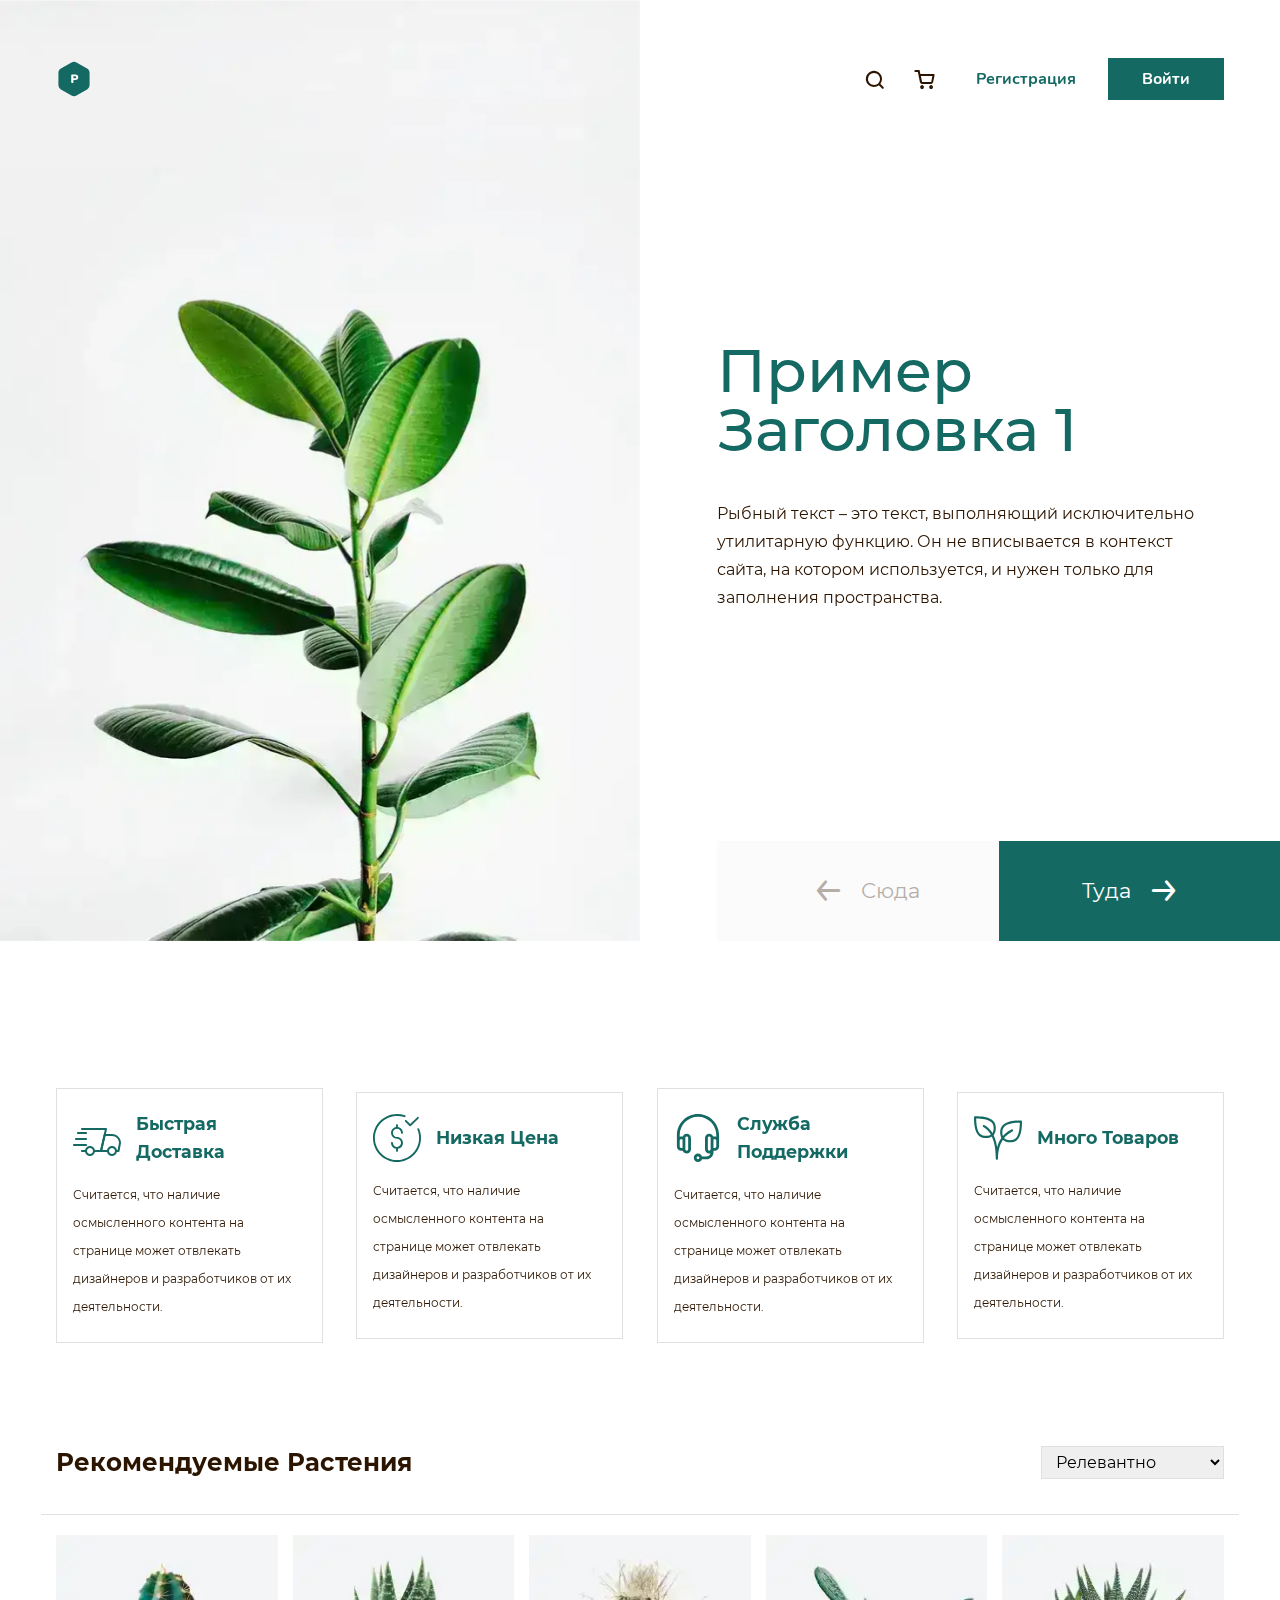
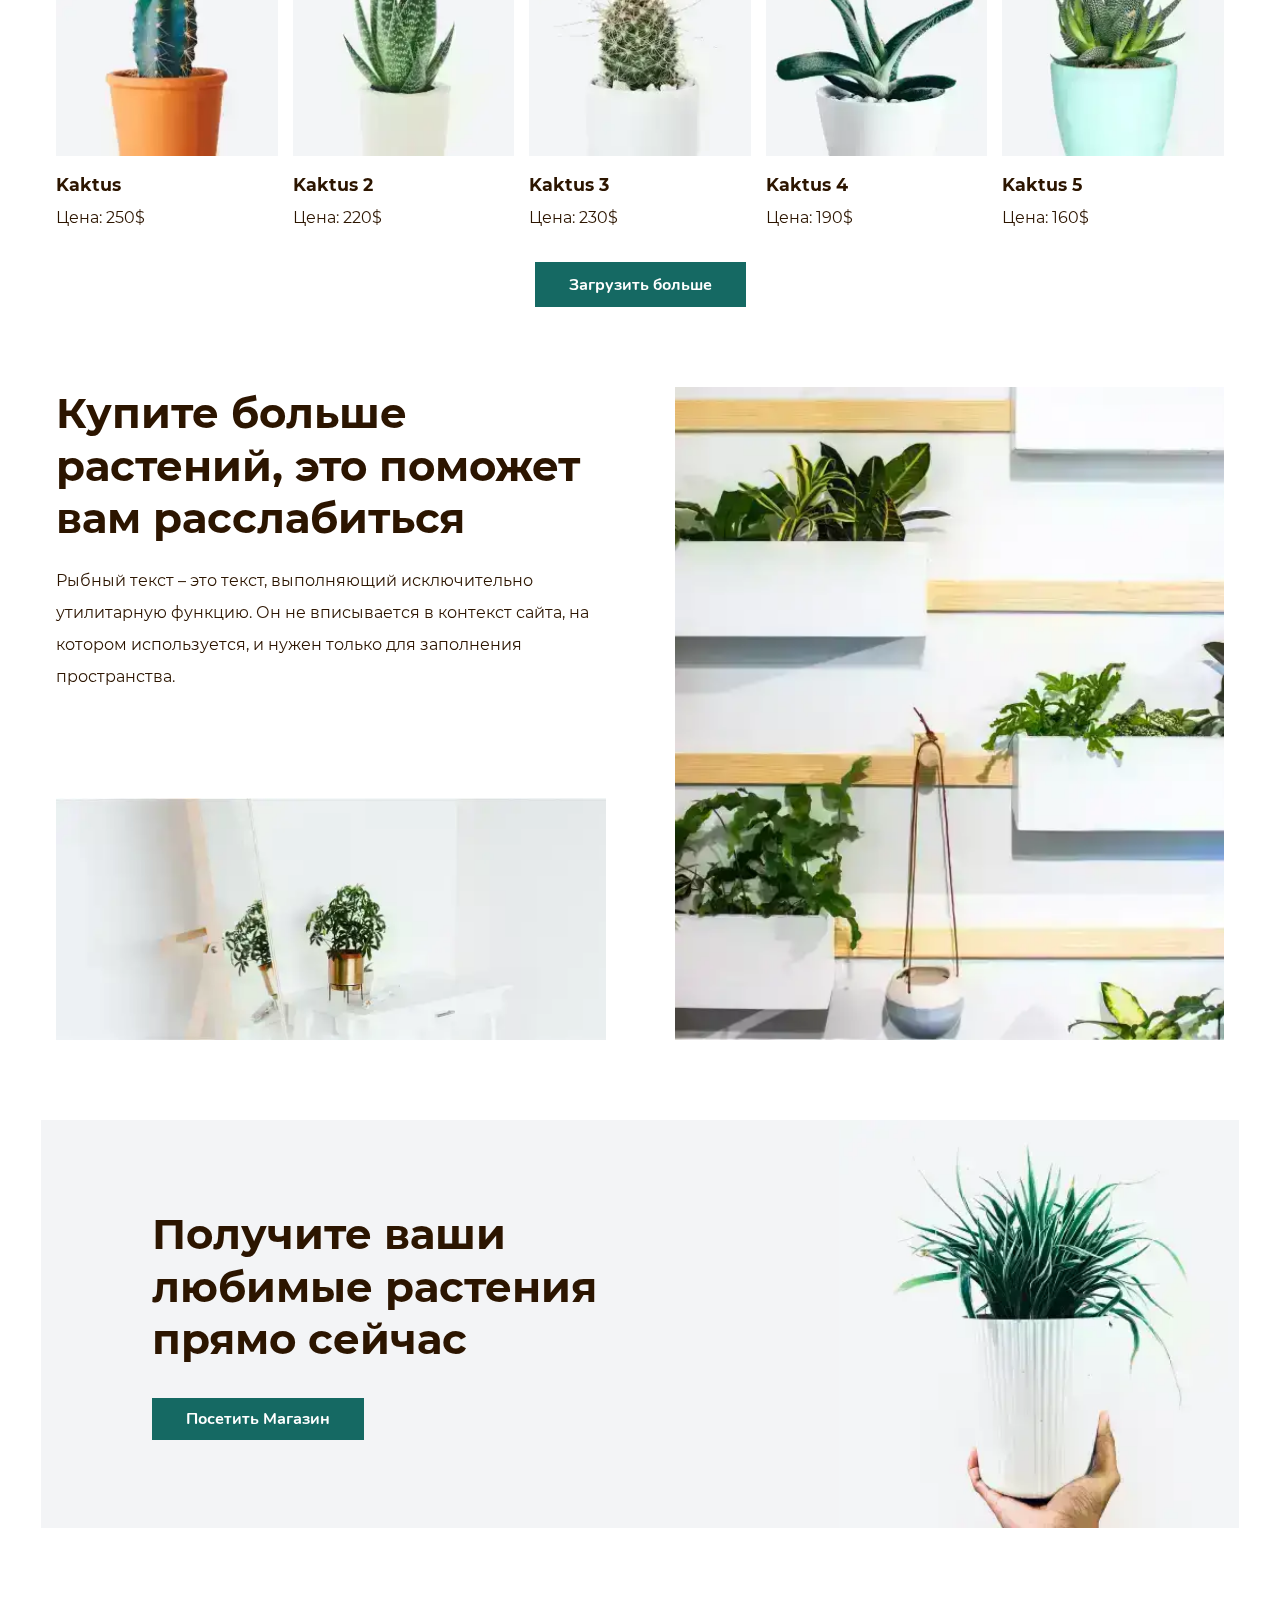
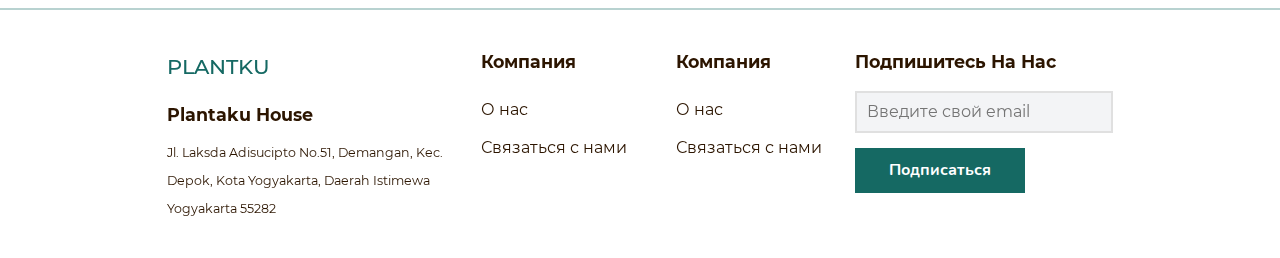
==== commit f19f3bac: "v1.03" ====
--- a/index.html
+++ b/index.html
@@ -6,8 +6,8 @@
     <title>Planktu</title>
     <link rel="SHORTCUT ICON" href="img/ico.svg" type="image/svg">
     <link rel="stylesheet" href="css/style.min.css">
-    <meta property="og:title" content="Сайт для портфолио">
-    <meta property="og:description" content="Интернет магазин растений написанный на HTML5, CSS3 (SCSS), JS, Ajax. Из плагинов был использовн только слайдер Swiper">
+    <meta property="og:title" content="Вёрстка интернет магазина для портфолио">
+    <meta property="og:description" content="Интернет магазин растений написанный на HTML5, CSS3 (SCSS), JS. На сайте работают все интерактивные элементы (кроме поиска)">
     <meta property="og:url" content="https://luteet.github.io/Planktu/">
     <meta property="og:site_name" content="Planktu">
     <meta property="og:locale" content="ru_RU">
@@ -44,26 +44,6 @@
                             </button>
                             <ul class="header__cart--list cart-list" id="cart-list">
                                 <li class="list-null _show">Пусто</li>
-                                <!-- <li class="header__cart--item _flex-body">
-                                    <div class="header__cart--image">
-                                        <img src="img/featured/product-1.jpg" width="100" alt="" class="header__cart--img">
-                                    </div>
-                                    <div class="header__cart--info cart-info">
-                                        <h2 class="header__cart--name title">
-                                            Product 1
-                                        </h2>
-                                        <span class="header__cart--quantity product-in-cart-quantity title _min" data-text="Количество: ">
-                                            1
-                                        </span>
-                                        <span class="header__cart--price title _min" data-text="Цена: " data-currency="$">
-                                            100
-                                        </span>
-                                        <button class="header__cart--delete delete-cart-product _btn">
-                                            Удалить
-                                        </button>
-                                    </div> -->
-                                </li>
-                                
                             </ul>
                         </li>
                         <li class="header__list--item header__account">
--- a/css/style.min.css
+++ b/css/style.min.css
@@ -1 +1 @@
-.footer__info--logo:hover,a,a:hover,a:visited{text-decoration:none}aside,details,footer,header,main,nav{display:block}.popup-close-btn,a{background-color:transparent}.swiper-container-cube,.swiper-container-flip,button,hr,input{overflow:visible}progress,sub,sup{vertical-align:baseline}.popup-form,.swiper-container-vertical>.swiper-wrapper{-webkit-box-orient:vertical;-webkit-box-direction:normal;-ms-flex-direction:column;flex-direction:column}.swiper-slide,.swiper-wrapper{position:relative;-webkit-transition-property:-webkit-transform;transition-property:-webkit-transform;-o-transition-property:transform;transition-property:transform;transition-property:transform, -webkit-transform;width:100%}*{padding:0;margin:0;border:0}*,:after,:before{-webkit-box-sizing:border-box;box-sizing:border-box}body,html{height:100%;width:100%;line-height:1;font-size:14px;-ms-text-size-adjust:100%;-moz-text-size-adjust:100%;-webkit-text-size-adjust:100%}button,input,textarea{font-family:inherit}input::-ms-clear{display:none}button{cursor:pointer}button::-moz-focus-inner{padding:0;border:0}a:hover,abbr[title]{text-decoration:underline}ul li{list-style:none}h1,h2,h3,h4,h5,h6{font-size:inherit;font-weight:400}@font-face{font-family:icomoon;src:url(icomoon.eot?qjg7yo);src:url(icomoon.eot?qjg7yo#iefix) format("embedded-opentype"),url(icomoon.ttf?qjg7yo) format("truetype"),url(icomoon.woff?qjg7yo) format("woff"),url(icomoon.svg?qjg7yo#icomoon) format("svg");font-weight:400;font-style:normal;font-display:block}[class*=" _icon-"],[class^="_icon-"]{font-family:icomoon!important;font-style:normal;font-weight:400;font-variant:normal;text-transform:none;line-height:1;-webkit-font-smoothing:antialiased;-moz-osx-font-smoothing:grayscale}._icon-user:before{content:"\f2be"}._icon-arrow-go:before{content:"\e900"}._icon-arrow-back:before{content:"\e901"}._icon-down:before{content:"\e902"}._icon-search:before{content:"\e903"}._icon-shopping-cart:before{content:"\e904"}/*! normalize.css v8.0.1 | MIT License | github.com/necolas/normalize.css */html{line-height:1.15;-webkit-text-size-adjust:100%}body{margin:0}h1{font-size:2em;margin:.67em 0}hr{-webkit-box-sizing:content-box;box-sizing:content-box;height:0}code,kbd,pre,samp{font-family:monospace,monospace;font-size:1em}abbr[title]{border-bottom:none;-webkit-text-decoration:underline dotted;text-decoration:underline dotted}b,strong{font-weight:bolder}small{font-size:80%}sub,sup{font-size:75%;line-height:0;position:relative}sub{bottom:-.25em}sup{top:-.5em}img{vertical-align:top;border-style:none}button,input,optgroup,select,textarea{font-family:inherit;font-size:100%;line-height:1.15;margin:0}button,select{text-transform:none}[type=button],[type=reset],[type=submit],button{-webkit-appearance:button}[type=button]::-moz-focus-inner,[type=reset]::-moz-focus-inner,[type=submit]::-moz-focus-inner,button::-moz-focus-inner{border-style:none;padding:0}[type=button]:-moz-focusring,[type=reset]:-moz-focusring,[type=submit]:-moz-focusring,button:-moz-focusring{outline:ButtonText dotted 1px}fieldset{padding:.35em .75em .625em}legend{-webkit-box-sizing:border-box;box-sizing:border-box;color:inherit;display:table;max-width:100%;padding:0;white-space:normal}textarea{overflow:auto}[type=checkbox],[type=radio]{-webkit-box-sizing:border-box;box-sizing:border-box;padding:0}[type=number]::-webkit-inner-spin-button,[type=number]::-webkit-outer-spin-button{height:auto}[type=search]{-webkit-appearance:textfield;outline-offset:-2px}[type=search]::-webkit-search-decoration{-webkit-appearance:none}::-webkit-file-upload-button{-webkit-appearance:button;font:inherit}summary{display:list-item}[hidden],template{display:none}@font-face{font-family:swiper-icons;src:url("data:application/font-woff;charset=utf-8;base64, [base64]//wADZ2x5ZgAAAywAAADMAAAD2MHtryVoZWFkAAABbAAAADAAAAA2E2+eoWhoZWEAAAGcAAAAHwAAACQC9gDzaG10eAAAAigAAAAZAAAArgJkABFsb2NhAAAC0AAAAFoAAABaFQAUGG1heHAAAAG8AAAAHwAAACAAcABAbmFtZQAAA/gAAAE5AAACXvFdBwlwb3N0AAAFNAAAAGIAAACE5s74hXjaY2BkYGAAYpf5Hu/j+W2+MnAzMYDAzaX6QjD6/4//Bxj5GA8AuRwMYGkAPywL13jaY2BkYGA88P8Agx4j+/8fQDYfA1AEBWgDAIB2BOoAeNpjYGRgYNBh4GdgYgABEMnIABJzYNADCQAACWgAsQB42mNgYfzCOIGBlYGB0YcxjYGBwR1Kf2WQZGhhYGBiYGVmgAFGBiQQkOaawtDAoMBQxXjg/wEGPcYDDA4wNUA2CCgwsAAAO4EL6gAAeNpj2M0gyAACqxgGNWBkZ2D4/wMA+xkDdgAAAHjaY2BgYGaAYBkGRgYQiAHyGMF8FgYHIM3DwMHABGQrMOgyWDLEM1T9/w8UBfEMgLzE////P/5//f/V/xv+r4eaAAeMbAxwIUYmIMHEgKYAYjUcsDAwsLKxc3BycfPw8jEQA/[base64]/uznmfPFBNODM2K7MTQ45YEAZqGP81AmGGcF3iPqOop0r1SPTaTbVkfUe4HXj97wYE+yNwWYxwWu4v1ugWHgo3S1XdZEVqWM7ET0cfnLGxWfkgR42o2PvWrDMBSFj/IHLaF0zKjRgdiVMwScNRAoWUoH78Y2icB/yIY09An6AH2Bdu/UB+yxopYshQiEvnvu0dURgDt8QeC8PDw7Fpji3fEA4z/PEJ6YOB5hKh4dj3EvXhxPqH/SKUY3rJ7srZ4FZnh1PMAtPhwP6fl2PMJMPDgeQ4rY8YT6Gzao0eAEA409DuggmTnFnOcSCiEiLMgxCiTI6Cq5DZUd3Qmp10vO0LaLTd2cjN4fOumlc7lUYbSQcZFkutRG7g6JKZKy0RmdLY680CDnEJ+UMkpFFe1RN7nxdVpXrC4aTtnaurOnYercZg2YVmLN/d/gczfEimrE/fs/bOuq29Zmn8tloORaXgZgGa78yO9/cnXm2BpaGvq25Dv9S4E9+5SIc9PqupJKhYFSSl47+Qcr1mYNAAAAeNptw0cKwkAAAMDZJA8Q7OUJvkLsPfZ6zFVERPy8qHh2YER+3i/BP83vIBLLySsoKimrqKqpa2hp6+jq6RsYGhmbmJqZSy0sraxtbO3sHRydnEMU4uR6yx7JJXveP7WrDycAAAAAAAH//wACeNpjYGRgYOABYhkgZgJCZgZNBkYGLQZtIJsFLMYAAAw3ALgAeNolizEKgDAQBCchRbC2sFER0YD6qVQiBCv/H9ezGI6Z5XBAw8CBK/m5iQQVauVbXLnOrMZv2oLdKFa8Pjuru2hJzGabmOSLzNMzvutpB3N42mNgZGBg4GKQYzBhYMxJLMlj4GBgAYow/P/PAJJhLM6sSoWKfWCAAwDAjgbRAAB42mNgYGBkAIIbCZo5IPrmUn0hGA0AO8EFTQAA") format("woff");font-weight:400;font-style:normal}:root{--swiper-theme-color:#007aff;--swiper-navigation-size:44px;--accent:#156963;--bg-accent:#F3F4F6;--text:#2C1500;--gray:#E0E0E0;--dark:#333333;--black:#000000;--white:#FFFFFF;--error-bg:#ffdede;--error:#ff6f6f;--opacity:0.3}.swiper-container{margin-left:auto;margin-right:auto;position:relative;overflow:hidden;list-style:none;padding:0;z-index:1}.swiper-wrapper{height:100%;z-index:1;display:-webkit-box;display:-ms-flexbox;display:flex;-webkit-box-sizing:content-box;box-sizing:content-box}.popup,.swiper-button-lock,.swiper-pagination-lock,.swiper-scrollbar-lock{display:none}.swiper-container-android .swiper-slide,.swiper-wrapper{-webkit-transform:translate3d(0,0,0);transform:translate3d(0,0,0)}.swiper-container-multirow>.swiper-wrapper{-ms-flex-wrap:wrap;flex-wrap:wrap}.swiper-container-multirow-column>.swiper-wrapper{-ms-flex-wrap:wrap;flex-wrap:wrap;-webkit-box-orient:vertical;-webkit-box-direction:normal;-ms-flex-direction:column;flex-direction:column}.swiper-container-free-mode>.swiper-wrapper{-webkit-transition-timing-function:ease-out;-o-transition-timing-function:ease-out;transition-timing-function:ease-out;margin:0 auto}.swiper-container-pointer-events{-ms-touch-action:pan-y;touch-action:pan-y}.swiper-container-pointer-events.swiper-container-vertical{-ms-touch-action:pan-x;touch-action:pan-x}.swiper-slide{-ms-flex-negative:0;flex-shrink:0;height:100%}.swiper-slide-invisible-blank{visibility:hidden}.swiper-container-autoheight,.swiper-container-autoheight .swiper-slide{height:auto}.swiper-container-autoheight .swiper-wrapper{-webkit-box-align:start;-ms-flex-align:start;align-items:flex-start;-webkit-transition-property:height,-webkit-transform;transition-property:height,-webkit-transform;-o-transition-property:transform,height;transition-property:transform,height;transition-property:transform,height,-webkit-transform}.swiper-container-3d{-webkit-perspective:1200px;perspective:1200px}.swiper-container-3d .swiper-cube-shadow,.swiper-container-3d .swiper-slide,.swiper-container-3d .swiper-slide-shadow-bottom,.swiper-container-3d .swiper-slide-shadow-left,.swiper-container-3d .swiper-slide-shadow-right,.swiper-container-3d .swiper-slide-shadow-top,.swiper-container-3d .swiper-wrapper{-webkit-transform-style:preserve-3d;transform-style:preserve-3d}.swiper-container-3d .swiper-slide-shadow-bottom,.swiper-container-3d .swiper-slide-shadow-left,.swiper-container-3d .swiper-slide-shadow-right,.swiper-container-3d .swiper-slide-shadow-top{position:absolute;left:0;top:0;width:100%;height:100%;pointer-events:none;z-index:10}.swiper-container-3d .swiper-slide-shadow-left{background-image:-webkit-gradient(linear,right top, left top,from(rgba(0,0,0,.5)),to(rgba(0,0,0,0)));background-image:-o-linear-gradient(right,rgba(0,0,0,.5),rgba(0,0,0,0));background-image:linear-gradient(to left,rgba(0,0,0,.5),rgba(0,0,0,0))}.swiper-container-3d .swiper-slide-shadow-right{background-image:-webkit-gradient(linear,left top, right top,from(rgba(0,0,0,.5)),to(rgba(0,0,0,0)));background-image:-o-linear-gradient(left,rgba(0,0,0,.5),rgba(0,0,0,0));background-image:linear-gradient(to right,rgba(0,0,0,.5),rgba(0,0,0,0))}.swiper-container-3d .swiper-slide-shadow-top{background-image:-webkit-gradient(linear,left bottom, left top,from(rgba(0,0,0,.5)),to(rgba(0,0,0,0)));background-image:-o-linear-gradient(bottom,rgba(0,0,0,.5),rgba(0,0,0,0));background-image:linear-gradient(to top,rgba(0,0,0,.5),rgba(0,0,0,0))}.swiper-container-3d .swiper-slide-shadow-bottom{background-image:-webkit-gradient(linear,left top, left bottom,from(rgba(0,0,0,.5)),to(rgba(0,0,0,0)));background-image:-o-linear-gradient(top,rgba(0,0,0,.5),rgba(0,0,0,0));background-image:linear-gradient(to bottom,rgba(0,0,0,.5),rgba(0,0,0,0))}.swiper-container-css-mode>.swiper-wrapper{overflow:auto;scrollbar-width:none;-ms-overflow-style:none}.swiper-container-css-mode>.swiper-wrapper::-webkit-scrollbar{display:none}.swiper-container-css-mode>.swiper-wrapper>.swiper-slide{scroll-snap-align:start start}.swiper-container-horizontal.swiper-container-css-mode>.swiper-wrapper{-webkit-scroll-snap-type:x mandatory;-ms-scroll-snap-type:x mandatory;scroll-snap-type:x mandatory}.swiper-container-vertical.swiper-container-css-mode>.swiper-wrapper{-webkit-scroll-snap-type:y mandatory;-ms-scroll-snap-type:y mandatory;scroll-snap-type:y mandatory}.swiper-button-next,.swiper-button-prev{position:absolute;top:50%;width:calc(var(--swiper-navigation-size)/ 44 * 27);height:var(--swiper-navigation-size);margin-top:calc(0px - (var(--swiper-navigation-size)/ 2));z-index:10;cursor:pointer;display:-webkit-box;display:-ms-flexbox;display:flex;-webkit-box-align:center;-ms-flex-align:center;align-items:center;-webkit-box-pack:center;-ms-flex-pack:center;justify-content:center;color:var(--swiper-navigation-color,var(--swiper-theme-color))}.swiper-button-next.swiper-button-disabled,.swiper-button-prev.swiper-button-disabled{opacity:.35;cursor:auto;pointer-events:none}.featured__type-list--select:hover,.menu-toggle,.swiper-pagination-clickable .swiper-pagination-bullet{cursor:pointer}.swiper-button-next:after,.swiper-button-prev:after{font-family:swiper-icons;font-size:var(--swiper-navigation-size);text-transform:none!important;letter-spacing:0;font-variant:initial;line-height:1}.swiper-button-prev,.swiper-container-rtl .swiper-button-next{left:10px;right:auto}.swiper-button-prev:after,.swiper-container-rtl .swiper-button-next:after{content:'prev'}.swiper-button-next,.swiper-container-rtl .swiper-button-prev{right:10px;left:auto}.swiper-button-next:after,.swiper-container-rtl .swiper-button-prev:after{content:'next'}.swiper-button-next.swiper-button-white,.swiper-button-prev.swiper-button-white{--swiper-navigation-color:#ffffff}.swiper-button-next.swiper-button-black,.swiper-button-prev.swiper-button-black{--swiper-navigation-color:#000000}.swiper-pagination{position:absolute;text-align:center;-webkit-transition:.3s opacity;-o-transition:.3s opacity;transition:.3s opacity;-webkit-transform:translate3d(0,0,0);transform:translate3d(0,0,0);z-index:10}.swiper-pagination.swiper-pagination-hidden{opacity:0}.swiper-container-horizontal>.swiper-pagination-bullets,.swiper-pagination-custom,.swiper-pagination-fraction{bottom:10px;left:0;width:100%}.swiper-pagination-bullets-dynamic{overflow:hidden;font-size:0}.swiper-pagination-bullets-dynamic .swiper-pagination-bullet{-webkit-transform:scale(.33);-ms-transform:scale(.33);transform:scale(.33);position:relative}.swiper-pagination-bullets-dynamic .swiper-pagination-bullet-active,.swiper-pagination-bullets-dynamic .swiper-pagination-bullet-active-main{-webkit-transform:scale(1);-ms-transform:scale(1);transform:scale(1)}.swiper-pagination-bullets-dynamic .swiper-pagination-bullet-active-prev{-webkit-transform:scale(.66);-ms-transform:scale(.66);transform:scale(.66)}.swiper-pagination-bullets-dynamic .swiper-pagination-bullet-active-prev-prev{-webkit-transform:scale(.33);-ms-transform:scale(.33);transform:scale(.33)}.swiper-pagination-bullets-dynamic .swiper-pagination-bullet-active-next{-webkit-transform:scale(.66);-ms-transform:scale(.66);transform:scale(.66)}.swiper-pagination-bullets-dynamic .swiper-pagination-bullet-active-next-next{-webkit-transform:scale(.33);-ms-transform:scale(.33);transform:scale(.33)}.swiper-pagination-bullet{width:8px;height:8px;display:inline-block;border-radius:50%;background:#000;opacity:.2}button.swiper-pagination-bullet{border:none;margin:0;padding:0;-webkit-box-shadow:none;box-shadow:none;-webkit-appearance:none;-moz-appearance:none;appearance:none}.swiper-scrollbar-cursor-drag,.swiper-slide-zoomed{cursor:move}.swiper-pagination-bullet:only-child{display:none!important}.swiper-pagination-bullet-active{opacity:1;background:var(--swiper-pagination-color,var(--swiper-theme-color))}.swiper-container-vertical>.swiper-pagination-bullets{right:10px;top:50%;-webkit-transform:translate3d(0,-50%,0);transform:translate3d(0,-50%,0)}.swiper-container-vertical>.swiper-pagination-bullets .swiper-pagination-bullet{margin:6px 0;display:block}.swiper-container-vertical>.swiper-pagination-bullets.swiper-pagination-bullets-dynamic{top:50%;-webkit-transform:translateY(-50%);-ms-transform:translateY(-50%);transform:translateY(-50%);width:8px}.swiper-container-vertical>.swiper-pagination-bullets.swiper-pagination-bullets-dynamic .swiper-pagination-bullet{display:inline-block;-webkit-transition:.2s transform,.2s top;-o-transition:.2s transform,.2s top;transition:.2s transform,.2s top}.swiper-container-horizontal>.swiper-pagination-bullets .swiper-pagination-bullet{margin:0 4px}.swiper-container-horizontal>.swiper-pagination-bullets.swiper-pagination-bullets-dynamic{left:50%;-webkit-transform:translateX(-50%);-ms-transform:translateX(-50%);transform:translateX(-50%);white-space:nowrap}.swiper-container-horizontal>.swiper-pagination-bullets.swiper-pagination-bullets-dynamic .swiper-pagination-bullet{-webkit-transition:.2s transform,.2s left;-o-transition:.2s transform,.2s left;transition:.2s transform,.2s left}.swiper-container-horizontal.swiper-container-rtl>.swiper-pagination-bullets-dynamic .swiper-pagination-bullet{-webkit-transition:.2s transform,.2s right;-o-transition:.2s transform,.2s right;transition:.2s transform,.2s right}.swiper-pagination-progressbar{background:rgba(0,0,0,.25);position:absolute}.swiper-pagination-progressbar .swiper-pagination-progressbar-fill{background:var(--swiper-pagination-color,var(--swiper-theme-color));position:absolute;left:0;top:0;width:100%;height:100%;-webkit-transform:scale(0);-ms-transform:scale(0);transform:scale(0);-webkit-transform-origin:left top;-ms-transform-origin:left top;transform-origin:left top}.swiper-container-rtl .swiper-pagination-progressbar .swiper-pagination-progressbar-fill{-webkit-transform-origin:right top;-ms-transform-origin:right top;transform-origin:right top}.swiper-container-horizontal>.swiper-pagination-progressbar,.swiper-container-vertical>.swiper-pagination-progressbar.swiper-pagination-progressbar-opposite{width:100%;height:4px;left:0;top:0}.swiper-container-horizontal>.swiper-pagination-progressbar.swiper-pagination-progressbar-opposite,.swiper-container-vertical>.swiper-pagination-progressbar{width:4px;height:100%;left:0;top:0}.swiper-pagination-white{--swiper-pagination-color:#ffffff}.swiper-pagination-black{--swiper-pagination-color:#000000}.swiper-scrollbar{border-radius:10px;position:relative;-ms-touch-action:none;background:rgba(0,0,0,.1)}.swiper-container-horizontal>.swiper-scrollbar{position:absolute;left:1%;bottom:3px;z-index:50;height:5px;width:98%}.swiper-container-vertical>.swiper-scrollbar{position:absolute;right:3px;top:1%;z-index:50;width:5px;height:98%}.swiper-scrollbar-drag{height:100%;width:100%;position:relative;background:rgba(0,0,0,.5);border-radius:10px;left:0;top:0}.swiper-zoom-container{width:100%;height:100%;display:-webkit-box;display:-ms-flexbox;display:flex;-webkit-box-pack:center;-ms-flex-pack:center;justify-content:center;-webkit-box-align:center;-ms-flex-align:center;align-items:center;text-align:center}.swiper-zoom-container>canvas,.swiper-zoom-container>img,.swiper-zoom-container>svg{max-width:100%;max-height:100%;-o-object-fit:contain;object-fit:contain}.swiper-lazy-preloader{width:42px;height:42px;position:absolute;left:50%;top:50%;margin-left:-21px;margin-top:-21px;z-index:10;-webkit-transform-origin:50%;-ms-transform-origin:50%;transform-origin:50%;-webkit-animation:swiper-preloader-spin 1s infinite linear;animation:swiper-preloader-spin 1s infinite linear;-webkit-box-sizing:border-box;box-sizing:border-box;border:4px solid;border-radius:50%;border-top-color:transparent}._input,.profile__list{border:2px solid var(--gray)}.swiper-lazy-preloader-white{--swiper-preloader-color:#fff}.swiper-lazy-preloader-black{--swiper-preloader-color:#000}@-webkit-keyframes swiper-preloader-spin{100%{-webkit-transform:rotate(360deg);transform:rotate(360deg)}}@keyframes swiper-preloader-spin{100%{-webkit-transform:rotate(360deg);transform:rotate(360deg)}}.swiper-container .swiper-notification{position:absolute;left:0;top:0;pointer-events:none;opacity:0;z-index:-1000}.swiper-container-fade.swiper-container-free-mode .swiper-slide{-webkit-transition-timing-function:ease-out;-o-transition-timing-function:ease-out;transition-timing-function:ease-out}.swiper-container-fade .swiper-slide{pointer-events:none;-webkit-transition-property:opacity;-o-transition-property:opacity;transition-property:opacity}._input,.popup,.profile__list{-webkit-transition:all .2s ease-in-out;-o-transition:all .2s ease-in-out;transition:all .2s ease-in-out}.swiper-container-fade .swiper-slide .swiper-slide{pointer-events:none}.swiper-container-fade .swiper-slide-active,.swiper-container-fade .swiper-slide-active .swiper-slide-active{pointer-events:auto}.swiper-container-cube .swiper-slide{pointer-events:none;-webkit-backface-visibility:hidden;backface-visibility:hidden;z-index:1;visibility:hidden;-webkit-transform-origin:0 0;-ms-transform-origin:0 0;transform-origin:0 0;width:100%;height:100%}.swiper-container-cube .swiper-slide .swiper-slide{pointer-events:none}.swiper-container-cube.swiper-container-rtl .swiper-slide{-webkit-transform-origin:100% 0;-ms-transform-origin:100% 0;transform-origin:100% 0}.swiper-container-cube .swiper-slide-active,.swiper-container-cube .swiper-slide-active .swiper-slide-active{pointer-events:auto}.swiper-container-cube .swiper-slide-active,.swiper-container-cube .swiper-slide-next,.swiper-container-cube .swiper-slide-next+.swiper-slide,.swiper-container-cube .swiper-slide-prev{pointer-events:auto;visibility:visible}.swiper-container-cube .swiper-slide-shadow-bottom,.swiper-container-cube .swiper-slide-shadow-left,.swiper-container-cube .swiper-slide-shadow-right,.swiper-container-cube .swiper-slide-shadow-top{z-index:0;-webkit-backface-visibility:hidden;backface-visibility:hidden}.swiper-container-cube .swiper-cube-shadow{position:absolute;left:0;bottom:0;width:100%;height:100%;opacity:.6;z-index:0}.swiper-container-cube .swiper-cube-shadow:before{content:'';background:#000;position:absolute;left:0;top:0;bottom:0;right:0;-webkit-filter:blur(50px);filter:blur(50px)}.swiper-container-flip .swiper-slide{pointer-events:none;-webkit-backface-visibility:hidden;backface-visibility:hidden;z-index:1}.swiper-container-flip .swiper-slide .swiper-slide{pointer-events:none}.swiper-container-flip .swiper-slide-active,.swiper-container-flip .swiper-slide-active .swiper-slide-active{pointer-events:auto}.swiper-container-flip .swiper-slide-shadow-bottom,.swiper-container-flip .swiper-slide-shadow-left,.swiper-container-flip .swiper-slide-shadow-right,.swiper-container-flip .swiper-slide-shadow-top{z-index:0;-webkit-backface-visibility:hidden;backface-visibility:hidden}@font-face{font-weight:400;font-family:Montserrat;font-display:swap;font-style:normal;src:url(Montserrat-Regular.woff) format("woff"),url(Montserrat-Regular.woff) format("woff2")}@font-face{font-weight:500;font-family:Montserrat;font-display:swap;font-style:normal;src:url(Montserrat-Medium.woff) format("woff"),url(Montserrat-Medium.woff) format("woff2")}@font-face{font-weight:700;font-family:Montserrat;font-display:swap;font-style:normal;src:url(Montserrat-Bold.woff) format("woff"),url(Montserrat-Bold.woff) format("woff2")}@font-face{font-weight:700;font-family:Nunito;font-display:swap;font-style:normal;src:url(Nunito-Bold.woff) format("woff"),url(Nunito-Bold.woff) format("woff2")}body{font-family:Montserrat;font-weight:400;line-height:175%;font-size:14px;background-color:var(--white);color:var(--text)}body._popup-active{overflow:hidden;padding-right:var(--scroll-width)}body._popup-active .header__container{position:relative;right:calc(var(--scroll-width)/ 2)}a{color:'color'}._flex-body{display:-webkit-box;display:-ms-flexbox;display:flex;-webkit-box-pack:justify;-ms-flex-pack:justify;justify-content:space-between;-webkit-box-align:center;-ms-flex-align:center;align-items:center}.wrapper{overflow:hidden}.container{padding:0 15px;margin:0 auto;max-width:1198px}.container._min{max-width:976px}.container._popup{max-width:550px}.section-padding{padding:40px 0}._input{background-color:var(--bg-accent);padding:10px}._input:focus{border:2px solid var(--accent)}._input._error{background-color:var(--error-bg);border:2px solid var(--error)}._link{font-family:Nunito;color:var(--accent);padding:.3em 2em}.popup{position:fixed;left:0;top:0;width:100%;height:100%;opacity:0;visibility:hidden;z-index:1000}.popup.is-closing,.popup:target{display:block}.popup:target{opacity:1;visibility:visible}.popup.is-closing,.popup.is-opening{opacity:0;visibility:hidden}.popup-title{width:100%;text-align:center;margin:0 0 15px}.popup-form{display:-webkit-box;display:-ms-flexbox;display:flex}.popup-form>*{margin:10px 0;display:-webkit-box;display:-ms-flexbox;display:flex;-webkit-box-orient:vertical;-webkit-box-direction:normal;-ms-flex-direction:column;flex-direction:column}.popup-form-placeholder{font-size:12px}.popup-form-error{color:var(--error);font-size:12px}.popup-form-submit{margin:15px 0 0}.popup-close-btn{position:absolute;right:15px;top:15px;font-size:31px;color:#fff;text-shadow:1px 1px 2px #000;z-index:100}.popup-content{width:100%;height:100%;position:relative;display:-webkit-box;display:-ms-flexbox;display:flex;overflow-y:auto;padding:15px}.popup-content::before{content:'';position:fixed;left:0;top:0;width:100%;height:100%;background-color:var(--black);opacity:.3;z-index:-1}.popup-content-body{position:relative;padding:15px;margin:auto;background-color:var(--white)}.profile{position:relative;display:none;padding:15px 0}.profile._active{display:block}.profile__list{position:absolute;right:0;top:calc(100% + 15px);background-color:var(--bg-accent);display:-webkit-box;display:-ms-flexbox;display:flex;-webkit-box-orient:vertical;-webkit-box-direction:normal;-ms-flex-direction:column;flex-direction:column;padding:15px;margin:-10px 0;z-index:100;opacity:0;visibility:hidden}.profile__list>*{margin:10px 0}.profile__list._active{opacity:1;visibility:visible}.profile__btn--main{display:block;margin:0 0 0 10px}.profile__btn--main._avatar-mode::before{display:none}.profile__name::before{content:attr(data-before)}.featured__item--image .featured__item--nav::before,.footer::before,.header::before,.intro__main-slider--btn::after,.intro__slider-images::before{content:''}.profile__avatar{position:absolute;left:50%;top:50%;-webkit-transform:translate(-50%,-50%);-ms-transform:translate(-50%,-50%);transform:translate(-50%,-50%);width:25px;border-radius:50%;z-index:-1}._btn{font-family:Nunito;display:inline-block;color:var(--white);background-color:var(--accent);border:2px solid var(--accent);padding:.3em 2em}._btn-rev{background-color:transparent;color:var(--black)}._icon-btn,.menu-toggle{background:0 0;-webkit-transition:all .2s ease-in-out;-o-transition:all .2s ease-in-out;transition:all .2s ease-in-out}._btn._hide{display:none}button._btn{padding:.7em 2em}._icon-btn{width:20px;height:20px;padding:20px;font-size:0;position:relative}._icon-btn._active{color:var(--accent)!important}._icon-btn::before{position:absolute;left:50%;top:50%;-webkit-transform:translate(-50%,-50%);-ms-transform:translate(-50%,-50%);transform:translate(-50%,-50%);font-size:1.5rem}.menu-toggle{position:relative;width:0;height:0;z-index:10;display:inline-block}.menu-toggle span{position:absolute;left:0;width:100%;height:0}.menu-toggle span:nth-child(1){top:0}.menu-toggle span:nth-child(2){top:50%;-webkit-transform:translate(0,-50%);-ms-transform:translate(0,-50%);transform:translate(0,-50%);opacity:1;visibility:visible}.menu-toggle span:nth-child(3){top:100%;-webkit-transform:translate(0,-100%);-ms-transform:translate(0,-100%);transform:translate(0,-100%)}.menu-toggle span._active:nth-child(1){top:50%;-webkit-transform:translate(0,0) rotate(45deg);-ms-transform:translate(0,0) rotate(45deg);transform:translate(0,0) rotate(45deg)}.menu-toggle span._active:nth-child(2){opacity:0;visibility:hidden}.menu-toggle span._active:nth-child(3){top:50%;-webkit-transform:translate(0,0) rotate(-45deg);-ms-transform:translate(0,0) rotate(-45deg);transform:translate(0,0) rotate(-45deg)}.product-buy-img{position:absolute;opacity:0;-webkit-transform:scale(1);-ms-transform:scale(1);transform:scale(1);z-index:1000;-webkit-transition:left .3s ease-in-out,top .3s ease-in-out,-webkit-transform .5s ease-in-out;transition:left .3s ease-in-out,top .3s ease-in-out,-webkit-transform .5s ease-in-out;-o-transition:transform .5s ease-in-out,left .3s ease-in-out,top .3s ease-in-out;transition:transform .5s ease-in-out,left .3s ease-in-out,top .3s ease-in-out;transition:transform .5s ease-in-out,left .3s ease-in-out,top .3s ease-in-out,-webkit-transform .5s ease-in-out}.header,.header::before,.header__search--input{-webkit-transition:all .2s ease-in-out;-o-transition:all .2s ease-in-out;transition:all .2s ease-in-out}.main-title{font-weight:500;font-size:4.25rem;line-height:100%;color:var(--accent)}.header__cart--quantity,.section-title,.title{font-weight:700}.title{font-size:1.75rem}.title._min{font-size:1.25rem}.section-title{font-size:2.5rem;line-height:125%}.profile-settings__list{margin:0 0 -20px}.profile-settings__item{margin:20px 0;display:-webkit-box;display:-ms-flexbox;display:flex;-webkit-box-orient:vertical;-webkit-box-direction:normal;-ms-flex-direction:column;flex-direction:column}.profile-settings__item--remove-submit{opacity:0;visibility:hidden;position:absolute}.profile-settings__item--remove-submit._avatar-mode{opacity:1;visibility:visible;position:static}.profile-settings__item>*{margin:5px 0}.profile-settings__item label{display:-webkit-box;display:-ms-flexbox;display:flex;-webkit-box-orient:vertical;-webkit-box-direction:normal;-ms-flex-direction:column;flex-direction:column}.header{position:fixed;left:0;top:0;-webkit-transform:translate(0,0);-ms-transform:translate(0,0);transform:translate(0,0);width:100%;padding:5px 0;z-index:100;opacity:0;visibility:hidden}.header._hide{-webkit-transform:translate(0,-100%);-ms-transform:translate(0,-100%);transform:translate(0,-100%)}.header::before{position:absolute;left:0;top:0;-webkit-transform:translate(0,0);-ms-transform:translate(0,0);transform:translate(0,0);width:100%;height:100%;background-color:var(--white);z-index:-1}.header ._icon-btn{color:var(--text)}.header._top{padding:5px 0}.header._loaded{opacity:1;visibility:visible}.header__menu{margin:0 0 0 15px}.header__list--item{margin:0 5px}.header__search{position:relative}.header__search--input{position:absolute;left:-100%;top:calc(100% + 15px);opacity:0;visibility:hidden}.header__search--input._show{opacity:1;visibility:visible}.header__cart{position:relative}.header__cart._active::after{content:'▲';position:absolute;left:22px;bottom:-10px;-webkit-transform:translate(-50%,0);-ms-transform:translate(-50%,0);transform:translate(-50%,0);font-size:35px;color:var(--bg-accent);z-index:-1}.header__cart .product-quantity{display:-webkit-inline-box;display:-ms-inline-flexbox;display:inline-flex;-webkit-box-pack:center;-ms-flex-pack:center;justify-content:center;-webkit-box-align:center;-ms-flex-align:center;align-items:center;position:absolute;left:100%;top:0;-webkit-transform:translate(calc(-50% - 5px),calc(-50% + 5px));-ms-transform:translate(calc(-50% - 5px),calc(-50% + 5px));transform:translate(calc(-50% - 5px),calc(-50% + 5px));text-align:center;width:20px;height:20px;padding:3px 0 0;z-index:2;color:var(--white);background-color:var(--accent);border-radius:50%;font-size:.7rem;opacity:0;visibility:hidden;-webkit-transition:all .2s ease-in-out;-o-transition:all .2s ease-in-out;transition:all .2s ease-in-out}.header__account--list,.header__cart--list{top:calc(100% + 15px);background-color:var(--bg-accent);border:2px solid var(--gray);-webkit-transition:all .2s ease-in-out;-o-transition:all .2s ease-in-out;transition:all .2s ease-in-out}.header__cart .product-quantity._show{opacity:1;visibility:visible}.header__cart--list{position:absolute;right:0;width:280px;max-height:300px;overflow:auto;opacity:0;visibility:hidden}.header__account._active .header__account--list,.header__cart--list._active{opacity:1;visibility:visible}.header__cart--list .list-null{display:none;text-align:center;padding:15px 0}.header__cart--list .list-null._show{display:block}.header__cart--item{padding:10px;-webkit-box-pack:start;-ms-flex-pack:start;justify-content:flex-start}.header__cart--item:not(:first-child){margin:5px 0 0}.header__cart--image{-webkit-box-flex:0;-ms-flex:0 1 100px;flex:0 1 100px;margin:0 5px 0 0}.header__cart--info{display:-webkit-box;display:-ms-flexbox;display:flex;-webkit-box-orient:vertical;-webkit-box-direction:normal;-ms-flex-direction:column;flex-direction:column}.header__cart--name{margin:0 0 10px}.header__cart--quantity::before{content:attr(data-text);font-weight:500}.header__cart--price{font-weight:700}.header__cart--price::before{content:attr(data-text);font-weight:500}.header__cart--price::after{content:attr(data-currency)}.header__cart--delete{margin:10px 0 0}.header__account{position:relative}.header__account._active .header__account--btn{color:var(--accent)}.header__account._active .header__account--btn::after{opacity:1}.header__account--list,.header__account--list._user-active{position:absolute;opacity:0;visibility:hidden}.header__account--btn{display:block;color:var(--white)}.header__account--btn::after{content:'▲';position:absolute;left:20px;bottom:-25px;-webkit-transform:translate(-50%,0);-ms-transform:translate(-50%,0);transform:translate(-50%,0);font-size:35px;color:var(--bg-accent);z-index:-1;opacity:0;-webkit-transition:all .2s ease-in-out;-o-transition:all .2s ease-in-out;transition:all .2s ease-in-out}.header__account--list{display:-webkit-box;display:-ms-flexbox;display:flex;right:0;-webkit-box-orient:vertical;-webkit-box-direction:normal;-ms-flex-direction:column;flex-direction:column;padding:15px 5px}.header__account--list._active{opacity:1;visibility:visible}.header__account--list-btn{display:block}.header__account--list-btn._user-active{display:none}.header__account--item{margin:10px 0}.intro{position:relative;display:-webkit-box;display:-ms-flexbox;display:flex;min-height:100vh;padding:0;margin:0 0 100px}.intro__container{margin:auto}.intro__body{display:-webkit-box;display:-ms-flexbox;display:flex;-webkit-box-orient:vertical;-webkit-box-direction:normal;-ms-flex-direction:column;flex-direction:column}.intro__slider-images{width:100%;height:100%;position:absolute!important;left:0;top:0;z-index:-1}.intro__slider-images::before{position:absolute;left:0;top:0;width:100%;height:100%;background-color:#000;opacity:var(--opacity);z-index:2}.intro__slider-images--wrapper{width:100%;height:100%;position:absolute!important;left:0;top:0}.intro__slider-images--item{position:absolute;left:0;top:0;width:100%;height:100%;z-index:2}.intro__slider-images--item.swiper-slide-active .intro__slider-images--item-img{opacity:1}.intro__slider-images--item-img{-o-object-fit:cover;object-fit:cover;position:absolute;left:0;top:0;width:100%;height:100%;opacity:0;-webkit-transition:all .2s ease-in-out;-o-transition:all .2s ease-in-out;transition:all .2s ease-in-out}.intro__main-slider{z-index:2;padding:115px 0;margin:auto 0 auto auto;width:100%}.intro__main-slider--item{width:calc(100vw - 30px)!important}.intro__main-slider--item-wrapper{opacity:0!important;visibility:hidden;-webkit-transition:all .2s ease-in-out;-o-transition:all .2s ease-in-out;transition:all .2s ease-in-out}.intro__main-slider--item.swiper-slide-active .intro__main-slider--item-wrapper{opacity:1!important;visibility:visible}.intro__main-slider--navigation{position:absolute;right:0;bottom:0;width:100%;display:-webkit-box;display:-ms-flexbox;display:flex;-webkit-box-pack:end;-ms-flex-pack:end;justify-content:flex-end}.intro__main-slider--btn{font-size:1.5rem;padding:50px 40px;border-radius:0;-webkit-box-flex:0;-ms-flex:0 1 50%;flex:0 1 50%;position:static;color:var(--white);background-color:var(--accent);-webkit-transition:all .2s ease-in-out;-o-transition:all .2s ease-in-out;transition:all .2s ease-in-out}.featured__item,.featured__item--image{position:relative}.intro__main-slider--btn.swiper-button-disabled{background-color:var(--bg-accent);color:var(--text)}.intro__main-slider--btn-icon{margin:0 15px;font-size:2.5rem}.intro__text,.intro__title{color:var(--white)}.advantages__item--title,.footer__info--logo{color:var(--accent)}.advantages__list{-ms-flex-wrap:wrap;flex-wrap:wrap;margin:calc(-15px / 2) 0}.advantages__item{-webkit-box-flex:1;-ms-flex:1 1 auto;flex:1 1 auto;margin:calc(15px / 2) 0;padding:11px 8px;border:1px solid var(--gray)}.advantages__item--header{display:-webkit-box;display:-ms-flexbox;display:flex;-webkit-box-align:center;-ms-flex-align:center;align-items:center;margin:0 0 15px}.advantages__item--icon{margin:0 15px 0 0}.advantages__item--text{font-size:.85rem}.featured__header{padding:0 0 20px;margin:0 -15px 20px;border-bottom:1px solid var(--gray)}.featured__header>*{margin:0 15px}.featured__type-list--select{border:1px solid var(--gray);padding:5px 10px}.featured__list{margin:calc(-15px / 2);padding:0 0 15px;-ms-flex-wrap:wrap;flex-wrap:wrap;-webkit-box-pack:start;-ms-flex-pack:start;justify-content:start}.featured__item{-webkit-box-flex:0;-ms-flex:0 1 calc(50% - (30px / 2));flex:0 1 calc(50% - (30px / 2));margin:calc(15px / 2)}.featured__item--btn{display:inline-block;margin:5px}.featured__item--image-img,.featured__item--image-link{display:block;width:100%}.featured__item--image-link:focus+.featured__item--nav,.featured__item--image:focus .featured__item--nav,.featured__item--image:hover .featured__item--nav{opacity:1;visibility:visible}.featured__item--image .featured__item--nav{display:none;position:absolute;left:0;top:0;width:100%;height:100%;-webkit-box-align:center;-ms-flex-align:center;align-items:center;-webkit-box-pack:center;-ms-flex-pack:center;justify-content:center;-webkit-box-orient:vertical;-webkit-box-direction:normal;-ms-flex-direction:column;flex-direction:column;margin:0;opacity:0;visibility:hidden;z-index:2;-webkit-transition:all .2s ease-in-out;-o-transition:all .2s ease-in-out;transition:all .2s ease-in-out}.featured__item--image .featured__item--nav::before{position:absolute;left:0;top:0;width:100%;height:100%;background-color:var(--black);opacity:var(--opacity);z-index:-1}.add__container,.footer{position:relative}.featured__item--nav{margin:5px 0 0;text-align:center}.featured__item--title{margin:15px 0 5px}.featured__item--title a{color:var(--text)}.featured__loadmore{margin:15px 0 0;display:-webkit-box;display:-ms-flexbox;display:flex;-webkit-box-pack:center;-ms-flex-pack:center;justify-content:center}.more-plants__body{-webkit-box-align:stretch;-ms-flex-align:stretch;align-items:stretch;-webkit-box-orient:vertical;-webkit-box-direction:normal;-ms-flex-direction:column;flex-direction:column}.more-plants__block{-webkit-box-flex:1;-ms-flex:1 1 100%;flex:1 1 100%;display:-webkit-box;display:-ms-flexbox;display:flex;-webkit-box-orient:vertical;-webkit-box-direction:normal;-ms-flex-direction:column;flex-direction:column;margin:15px 0}.more-plants__block--title{margin:0 0 20px}.more-plants__block--text{line-height:200%}.more-plants__block--image{-webkit-box-flex:1;-ms-flex:1 1 100%;flex:1 1 100%;margin:30px 0 0}.more-plants__block--image-img{height:250px;-o-object-fit:cover;object-fit:cover}.more-plants__block--large-image{height:100%}.more-plants__block--large-image-img{height:500px;-o-object-fit:cover;object-fit:cover}.add__container{background-color:var(--bg-accent)}.add__body{padding:0;-webkit-box-orient:vertical;-webkit-box-direction:normal;-ms-flex-direction:column;flex-direction:column}.add__info{z-index:2;-webkit-box-flex:0;-ms-flex:0 1 60%;flex:0 1 60%;padding:30px 0;text-align:center}.add__info--title{margin:0 0 32px}.add__image{height:100%;z-index:1}.add__image--img{width:100%;-o-object-fit:cover;object-fit:cover}.footer__body{-webkit-box-align:center;-ms-flex-align:center;align-items:center;-webkit-box-orient:vertical;-webkit-box-direction:normal;-ms-flex-direction:column;flex-direction:column;text-align:center;padding:40px 0 0}.footer::before{position:absolute;left:0;top:40px;width:100%;height:2px;background-color:var(--accent);opacity:var(--opacity)}.footer__info{display:-webkit-box;display:-ms-flexbox;display:flex;-webkit-box-orient:vertical;-webkit-box-direction:normal;-ms-flex-direction:column;flex-direction:column;margin:-10px 0}.footer__info>*{margin:5px 0}.footer__info--logo{font-weight:500;font-size:1.5rem;margin-bottom:15px;margin-top:15px}.footer__info--address{color:var(--text);font-size:.9rem}.footer__nav{-webkit-box-flex:1;-ms-flex:1 1 100%;flex:1 1 100%;margin:40px 0}.footer__nav--list{-webkit-box-pack:space-evenly;-ms-flex-pack:space-evenly;justify-content:space-evenly}.footer__nav--item{margin:0 15px}.footer__nav--item-link{display:inline-block;padding:5px 0;color:var(--text)}.footer__nav--title{margin:0 0 15px;font-weight:700}.footer__mailing--title{margin:0 0 15px}.footer__mailing--input{min-width:234px}.footer__mailing--submit{margin:15px 0 0}@media (min-width:500px){.advantages__list{margin:calc(-15px / 2)}.advantages__item{-webkit-box-flex:0;-ms-flex:0 1 calc(50% - (30px / 2));flex:0 1 calc(50% - (30px / 2));margin:calc(15px / 2);padding:21px 16px}}@media (min-width:600px){.header__search--input{position:static}.header__account{margin:0 0 0 -5px}.header__account--list-btn,.header__account--list-btn._user-active{display:none}.header__account--list{position:relative;left:0;top:0;opacity:1;visibility:visible;-webkit-transition:all 0s ease-in-out;-o-transition:all 0s ease-in-out;transition:all 0s ease-in-out;-webkit-box-orient:horizontal;-webkit-box-direction:normal;-ms-flex-direction:row;flex-direction:row;background-color:transparent;border:0;padding:0}.header__account--link._sign-up{color:var(--accent)}}@media (min-width:769px){body{font-size:16px}.section-title{font-size:3rem}.header{padding:0}.header._top{padding:15px 0}.header._top::before{-webkit-transform:translate(0,-100%);-ms-transform:translate(0,-100%);transform:translate(0,-100%)}.intro{padding:186px 0}.intro__body{display:block}.intro__slider-images{position:absolute;left:0;top:0;width:50vw;height:100%}.intro__slider-images::before{display:none}.intro__main-slider{width:calc(50% - 77px)}.intro__main-slider--item{width:100%!important}.intro__main-slider--navigation{width:50%}.intro__main-slider--btn{-webkit-box-flex:0;-ms-flex:0 1 calc(50% - (77px / 2));flex:0 1 calc(50% - (77px / 2))}.intro__title{color:var(--accent)}.intro__text{color:var(--text)}.advantages__item{-webkit-box-flex:0;-ms-flex:0 1 calc(33.333% - (30px / 2));flex:0 1 calc(33.333% - (30px / 2))}.featured__item{-webkit-box-flex:0;-ms-flex:0 1 calc(20% - (30px / 2));flex:0 1 calc(20% - (30px / 2))}.add__body,.more-plants__body{-webkit-box-orient:horizontal;-webkit-box-direction:normal;-ms-flex-direction:row;flex-direction:row}.more-plants__body{margin:0 calc(-15px / 2)}.more-plants__block{-webkit-box-flex:0;-ms-flex:0 1 calc(50% - (84px / 2));flex:0 1 calc(50% - (84px / 2));margin:0 calc(15px / 2)}.more-plants__block--image{display:-webkit-box;display:-ms-flexbox;display:flex;-webkit-box-align:end;-ms-flex-align:end;align-items:flex-end}.more-plants__block--image-img{height:auto}.more-plants__block--large-image-img{height:100%}.add__info{text-align:left;padding:88px 0}.add__image{position:absolute;right:0;top:0}.add__image--img{height:100%;max-width:400px}.footer__body{-webkit-box-orient:horizontal;-webkit-box-direction:normal;-ms-flex-direction:row;flex-direction:row;-webkit-box-align:start;-ms-flex-align:start;align-items:flex-start;text-align:left}.footer__nav{margin:0}}@media (min-width:992px){.header ._icon-btn,.header._top ._icon-btn{color:var(--text)}.menu-toggle{display:none}.header._top{padding:48px 0}.advantages__item{-webkit-box-flex:0;-ms-flex:0 1 calc(20% + 30px);flex:0 1 calc(20% + 30px);margin:15px calc(15px / 2)}}@media (any-hover:hover){._btn{-webkit-transition:all .2s ease-in-out;-o-transition:all .2s ease-in-out;transition:all .2s ease-in-out}._btn:hover{background-color:transparent;color:var(--accent);text-decoration:none}._btn-rev:hover,.intro__main-slider--btn:hover{background-color:var(--accent)}._btn-rev:hover{color:var(--white)}._icon-btn:hover{color:var(--accent)}.featured__item--image .featured__item--btn:hover{color:var(--white)}.featured__item--image .featured__item--nav{display:-webkit-box;display:-ms-flexbox;display:flex}.featured__item--nav{display:none}}+.footer__info--logo:hover,a,a:hover,a:visited{text-decoration:none}aside,details,footer,header,main,nav{display:block}button,hr,input{overflow:visible}progress,sub,sup{vertical-align:baseline}.popup-form,.popup-form>*,.swiper-container-vertical>.swiper-wrapper{-webkit-box-orient:vertical;-webkit-box-direction:normal;-ms-flex-direction:column;flex-direction:column}*{padding:0;margin:0;border:0}*,:after,:before{-webkit-box-sizing:border-box;box-sizing:border-box}body,html{height:100%;width:100%;line-height:1;font-size:14px;-ms-text-size-adjust:100%;-moz-text-size-adjust:100%;-webkit-text-size-adjust:100%}button,input,textarea{font-family:inherit}input::-ms-clear{display:none}button{cursor:pointer}button::-moz-focus-inner{padding:0;border:0}a:hover,abbr[title]{text-decoration:underline}ul li{list-style:none}h1,h2,h3,h4,h5,h6{font-size:inherit;font-weight:400}@font-face{font-family:icomoon;src:url(icomoon.eot?qjg7yo);src:url(icomoon.eot?qjg7yo#iefix) format("embedded-opentype"),url(icomoon.ttf?qjg7yo) format("truetype"),url(icomoon.woff?qjg7yo) format("woff"),url(icomoon.svg?qjg7yo#icomoon) format("svg");font-weight:400;font-style:normal;font-display:block}[class*=" _icon-"],[class^="_icon-"]{font-family:icomoon!important;font-style:normal;font-weight:400;font-variant:normal;text-transform:none;line-height:1;-webkit-font-smoothing:antialiased;-moz-osx-font-smoothing:grayscale}._icon-user:before{content:"\f2be"}._icon-arrow-go:before{content:"\e900"}._icon-arrow-back:before{content:"\e901"}._icon-down:before{content:"\e902"}._icon-search:before{content:"\e903"}._icon-shopping-cart:before{content:"\e904"}/*! normalize.css v8.0.1 | MIT License | github.com/necolas/normalize.css */html{line-height:1.15;-webkit-text-size-adjust:100%}body{margin:0}h1{font-size:2em;margin:.67em 0}hr{-webkit-box-sizing:content-box;box-sizing:content-box;height:0}code,kbd,pre,samp{font-family:monospace,monospace;font-size:1em}a{background-color:transparent}abbr[title]{border-bottom:none;-webkit-text-decoration:underline dotted;text-decoration:underline dotted}b,strong{font-weight:bolder}small{font-size:80%}sub,sup{font-size:75%;line-height:0;position:relative}sub{bottom:-.25em}sup{top:-.5em}img{vertical-align:top;border-style:none}button,input,optgroup,select,textarea{font-family:inherit;font-size:100%;line-height:1.15;margin:0}button,select{text-transform:none}[type=button],[type=reset],[type=submit],button{-webkit-appearance:button}[type=button]::-moz-focus-inner,[type=reset]::-moz-focus-inner,[type=submit]::-moz-focus-inner,button::-moz-focus-inner{border-style:none;padding:0}[type=button]:-moz-focusring,[type=reset]:-moz-focusring,[type=submit]:-moz-focusring,button:-moz-focusring{outline:ButtonText dotted 1px}fieldset{padding:.35em .75em .625em}legend{-webkit-box-sizing:border-box;box-sizing:border-box;color:inherit;display:table;max-width:100%;padding:0;white-space:normal}textarea{overflow:auto}[type=checkbox],[type=radio]{-webkit-box-sizing:border-box;box-sizing:border-box;padding:0}[type=number]::-webkit-inner-spin-button,[type=number]::-webkit-outer-spin-button{height:auto}.swiper-slide,.swiper-wrapper{height:100%;-webkit-transition-property:-webkit-transform;transition-property:-webkit-transform;-o-transition-property:transform;transition-property:transform;transition-property:transform, -webkit-transform}[type=search]{-webkit-appearance:textfield;outline-offset:-2px}[type=search]::-webkit-search-decoration{-webkit-appearance:none}::-webkit-file-upload-button{-webkit-appearance:button;font:inherit}summary{display:list-item}[hidden],template{display:none}@font-face{font-family:swiper-icons;src:url("data:application/font-woff;charset=utf-8;base64, [base64]//wADZ2x5ZgAAAywAAADMAAAD2MHtryVoZWFkAAABbAAAADAAAAA2E2+eoWhoZWEAAAGcAAAAHwAAACQC9gDzaG10eAAAAigAAAAZAAAArgJkABFsb2NhAAAC0AAAAFoAAABaFQAUGG1heHAAAAG8AAAAHwAAACAAcABAbmFtZQAAA/gAAAE5AAACXvFdBwlwb3N0AAAFNAAAAGIAAACE5s74hXjaY2BkYGAAYpf5Hu/j+W2+MnAzMYDAzaX6QjD6/4//Bxj5GA8AuRwMYGkAPywL13jaY2BkYGA88P8Agx4j+/8fQDYfA1AEBWgDAIB2BOoAeNpjYGRgYNBh4GdgYgABEMnIABJzYNADCQAACWgAsQB42mNgYfzCOIGBlYGB0YcxjYGBwR1Kf2WQZGhhYGBiYGVmgAFGBiQQkOaawtDAoMBQxXjg/wEGPcYDDA4wNUA2CCgwsAAAO4EL6gAAeNpj2M0gyAACqxgGNWBkZ2D4/wMA+xkDdgAAAHjaY2BgYGaAYBkGRgYQiAHyGMF8FgYHIM3DwMHABGQrMOgyWDLEM1T9/w8UBfEMgLzE////P/5//f/V/xv+r4eaAAeMbAxwIUYmIMHEgKYAYjUcsDAwsLKxc3BycfPw8jEQA/[base64]/uznmfPFBNODM2K7MTQ45YEAZqGP81AmGGcF3iPqOop0r1SPTaTbVkfUe4HXj97wYE+yNwWYxwWu4v1ugWHgo3S1XdZEVqWM7ET0cfnLGxWfkgR42o2PvWrDMBSFj/IHLaF0zKjRgdiVMwScNRAoWUoH78Y2icB/yIY09An6AH2Bdu/UB+yxopYshQiEvnvu0dURgDt8QeC8PDw7Fpji3fEA4z/PEJ6YOB5hKh4dj3EvXhxPqH/SKUY3rJ7srZ4FZnh1PMAtPhwP6fl2PMJMPDgeQ4rY8YT6Gzao0eAEA409DuggmTnFnOcSCiEiLMgxCiTI6Cq5DZUd3Qmp10vO0LaLTd2cjN4fOumlc7lUYbSQcZFkutRG7g6JKZKy0RmdLY680CDnEJ+UMkpFFe1RN7nxdVpXrC4aTtnaurOnYercZg2YVmLN/d/gczfEimrE/fs/bOuq29Zmn8tloORaXgZgGa78yO9/cnXm2BpaGvq25Dv9S4E9+5SIc9PqupJKhYFSSl47+Qcr1mYNAAAAeNptw0cKwkAAAMDZJA8Q7OUJvkLsPfZ6zFVERPy8qHh2YER+3i/BP83vIBLLySsoKimrqKqpa2hp6+jq6RsYGhmbmJqZSy0sraxtbO3sHRydnEMU4uR6yx7JJXveP7WrDycAAAAAAAH//wACeNpjYGRgYOABYhkgZgJCZgZNBkYGLQZtIJsFLMYAAAw3ALgAeNolizEKgDAQBCchRbC2sFER0YD6qVQiBCv/H9ezGI6Z5XBAw8CBK/m5iQQVauVbXLnOrMZv2oLdKFa8Pjuru2hJzGabmOSLzNMzvutpB3N42mNgZGBg4GKQYzBhYMxJLMlj4GBgAYow/P/PAJJhLM6sSoWKfWCAAwDAjgbRAAB42mNgYGBkAIIbCZo5IPrmUn0hGA0AO8EFTQAA") format("woff");font-weight:400;font-style:normal}:root{--swiper-theme-color:#007aff;--swiper-navigation-size:44px;--accent:#156963;--bg-accent:#F3F4F6;--text:#2C1500;--gray:#E0E0E0;--dark:#333333;--black:#000000;--white:#FFFFFF;--error-bg:#ffdede;--error:#ff6f6f;--opacity:0.3}.swiper-container{margin-left:auto;margin-right:auto;position:relative;overflow:hidden;list-style:none;padding:0;z-index:1}.swiper-wrapper{position:relative;width:100%;z-index:1;display:-webkit-box;display:-ms-flexbox;display:flex;-webkit-box-sizing:content-box;box-sizing:content-box}.popup,.swiper-button-lock,.swiper-pagination-lock,.swiper-scrollbar-lock{display:none}.swiper-container-android .swiper-slide,.swiper-wrapper{-webkit-transform:translate3d(0,0,0);transform:translate3d(0,0,0)}.swiper-container-multirow>.swiper-wrapper{-ms-flex-wrap:wrap;flex-wrap:wrap}.swiper-container-multirow-column>.swiper-wrapper{-ms-flex-wrap:wrap;flex-wrap:wrap;-webkit-box-orient:vertical;-webkit-box-direction:normal;-ms-flex-direction:column;flex-direction:column}.swiper-container-free-mode>.swiper-wrapper{-webkit-transition-timing-function:ease-out;-o-transition-timing-function:ease-out;transition-timing-function:ease-out;margin:0 auto}.swiper-container-pointer-events{-ms-touch-action:pan-y;touch-action:pan-y}.swiper-container-pointer-events.swiper-container-vertical{-ms-touch-action:pan-x;touch-action:pan-x}.swiper-slide{-ms-flex-negative:0;flex-shrink:0;width:100%;position:relative}.swiper-slide-invisible-blank{visibility:hidden}.swiper-container-autoheight,.swiper-container-autoheight .swiper-slide{height:auto}.swiper-container-autoheight .swiper-wrapper{-webkit-box-align:start;-ms-flex-align:start;align-items:flex-start;-webkit-transition-property:height,-webkit-transform;transition-property:height,-webkit-transform;-o-transition-property:transform,height;transition-property:transform,height;transition-property:transform,height,-webkit-transform}.swiper-container-3d{-webkit-perspective:1200px;perspective:1200px}.swiper-container-3d .swiper-cube-shadow,.swiper-container-3d .swiper-slide,.swiper-container-3d .swiper-slide-shadow-bottom,.swiper-container-3d .swiper-slide-shadow-left,.swiper-container-3d .swiper-slide-shadow-right,.swiper-container-3d .swiper-slide-shadow-top,.swiper-container-3d .swiper-wrapper{-webkit-transform-style:preserve-3d;transform-style:preserve-3d}.swiper-container-3d .swiper-slide-shadow-bottom,.swiper-container-3d .swiper-slide-shadow-left,.swiper-container-3d .swiper-slide-shadow-right,.swiper-container-3d .swiper-slide-shadow-top{position:absolute;left:0;top:0;width:100%;height:100%;pointer-events:none;z-index:10}.swiper-container-3d .swiper-slide-shadow-left{background-image:-webkit-gradient(linear,right top, left top,from(rgba(0,0,0,.5)),to(rgba(0,0,0,0)));background-image:-o-linear-gradient(right,rgba(0,0,0,.5),rgba(0,0,0,0));background-image:linear-gradient(to left,rgba(0,0,0,.5),rgba(0,0,0,0))}.swiper-container-3d .swiper-slide-shadow-right{background-image:-webkit-gradient(linear,left top, right top,from(rgba(0,0,0,.5)),to(rgba(0,0,0,0)));background-image:-o-linear-gradient(left,rgba(0,0,0,.5),rgba(0,0,0,0));background-image:linear-gradient(to right,rgba(0,0,0,.5),rgba(0,0,0,0))}.swiper-container-3d .swiper-slide-shadow-top{background-image:-webkit-gradient(linear,left bottom, left top,from(rgba(0,0,0,.5)),to(rgba(0,0,0,0)));background-image:-o-linear-gradient(bottom,rgba(0,0,0,.5),rgba(0,0,0,0));background-image:linear-gradient(to top,rgba(0,0,0,.5),rgba(0,0,0,0))}.swiper-container-3d .swiper-slide-shadow-bottom{background-image:-webkit-gradient(linear,left top, left bottom,from(rgba(0,0,0,.5)),to(rgba(0,0,0,0)));background-image:-o-linear-gradient(top,rgba(0,0,0,.5),rgba(0,0,0,0));background-image:linear-gradient(to bottom,rgba(0,0,0,.5),rgba(0,0,0,0))}.swiper-container-css-mode>.swiper-wrapper{overflow:auto;scrollbar-width:none;-ms-overflow-style:none}.swiper-container-css-mode>.swiper-wrapper::-webkit-scrollbar{display:none}.swiper-container-css-mode>.swiper-wrapper>.swiper-slide{scroll-snap-align:start start}.swiper-container-horizontal.swiper-container-css-mode>.swiper-wrapper{-webkit-scroll-snap-type:x mandatory;-ms-scroll-snap-type:x mandatory;scroll-snap-type:x mandatory}.swiper-container-vertical.swiper-container-css-mode>.swiper-wrapper{-webkit-scroll-snap-type:y mandatory;-ms-scroll-snap-type:y mandatory;scroll-snap-type:y mandatory}.swiper-button-next,.swiper-button-prev{position:absolute;top:50%;width:calc(var(--swiper-navigation-size)/ 44 * 27);height:var(--swiper-navigation-size);margin-top:calc(0px - (var(--swiper-navigation-size)/ 2));z-index:10;cursor:pointer;display:-webkit-box;display:-ms-flexbox;display:flex;-webkit-box-align:center;-ms-flex-align:center;align-items:center;-webkit-box-pack:center;-ms-flex-pack:center;justify-content:center;color:var(--swiper-navigation-color,var(--swiper-theme-color))}.header ._icon-btn,body{color:var(--text)}.swiper-button-next.swiper-button-disabled,.swiper-button-prev.swiper-button-disabled{opacity:.35;cursor:auto;pointer-events:none}.featured__type-list--select:hover,.menu-toggle,.swiper-pagination-clickable .swiper-pagination-bullet{cursor:pointer}.swiper-button-next:after,.swiper-button-prev:after{font-family:swiper-icons;font-size:var(--swiper-navigation-size);text-transform:none!important;letter-spacing:0;font-variant:initial;line-height:1}.swiper-button-prev,.swiper-container-rtl .swiper-button-next{left:10px;right:auto}.swiper-button-prev:after,.swiper-container-rtl .swiper-button-next:after{content:'prev'}.swiper-button-next,.swiper-container-rtl .swiper-button-prev{right:10px;left:auto}.swiper-button-next:after,.swiper-container-rtl .swiper-button-prev:after{content:'next'}.swiper-button-next.swiper-button-white,.swiper-button-prev.swiper-button-white{--swiper-navigation-color:#ffffff}.swiper-button-next.swiper-button-black,.swiper-button-prev.swiper-button-black{--swiper-navigation-color:#000000}.swiper-pagination{position:absolute;text-align:center;-webkit-transition:.3s opacity;-o-transition:.3s opacity;transition:.3s opacity;-webkit-transform:translate3d(0,0,0);transform:translate3d(0,0,0);z-index:10}.swiper-pagination.swiper-pagination-hidden{opacity:0}.swiper-container-horizontal>.swiper-pagination-bullets,.swiper-pagination-custom,.swiper-pagination-fraction{bottom:10px;left:0;width:100%}.swiper-pagination-bullets-dynamic{overflow:hidden;font-size:0}.swiper-container-cube,.swiper-container-flip{overflow:visible}.swiper-pagination-bullets-dynamic .swiper-pagination-bullet{-webkit-transform:scale(.33);-ms-transform:scale(.33);transform:scale(.33);position:relative}.swiper-pagination-bullets-dynamic .swiper-pagination-bullet-active,.swiper-pagination-bullets-dynamic .swiper-pagination-bullet-active-main{-webkit-transform:scale(1);-ms-transform:scale(1);transform:scale(1)}.swiper-pagination-bullets-dynamic .swiper-pagination-bullet-active-prev{-webkit-transform:scale(.66);-ms-transform:scale(.66);transform:scale(.66)}.swiper-pagination-bullets-dynamic .swiper-pagination-bullet-active-prev-prev{-webkit-transform:scale(.33);-ms-transform:scale(.33);transform:scale(.33)}.swiper-pagination-bullets-dynamic .swiper-pagination-bullet-active-next{-webkit-transform:scale(.66);-ms-transform:scale(.66);transform:scale(.66)}.swiper-pagination-bullets-dynamic .swiper-pagination-bullet-active-next-next{-webkit-transform:scale(.33);-ms-transform:scale(.33);transform:scale(.33)}.swiper-pagination-bullet{width:8px;height:8px;display:inline-block;border-radius:50%;background:#000;opacity:.2}button.swiper-pagination-bullet{border:none;margin:0;padding:0;-webkit-box-shadow:none;box-shadow:none;-webkit-appearance:none;-moz-appearance:none;appearance:none}.swiper-scrollbar-cursor-drag,.swiper-slide-zoomed{cursor:move}.swiper-pagination-bullet:only-child{display:none!important}.swiper-pagination-bullet-active{opacity:1;background:var(--swiper-pagination-color,var(--swiper-theme-color))}.swiper-container-vertical>.swiper-pagination-bullets{right:10px;top:50%;-webkit-transform:translate3d(0,-50%,0);transform:translate3d(0,-50%,0)}.swiper-container-vertical>.swiper-pagination-bullets .swiper-pagination-bullet{margin:6px 0;display:block}.swiper-container-vertical>.swiper-pagination-bullets.swiper-pagination-bullets-dynamic{top:50%;-webkit-transform:translateY(-50%);-ms-transform:translateY(-50%);transform:translateY(-50%);width:8px}.swiper-container-vertical>.swiper-pagination-bullets.swiper-pagination-bullets-dynamic .swiper-pagination-bullet{display:inline-block;-webkit-transition:.2s transform,.2s top;-o-transition:.2s transform,.2s top;transition:.2s transform,.2s top}.swiper-container-horizontal>.swiper-pagination-bullets .swiper-pagination-bullet{margin:0 4px}.swiper-container-horizontal>.swiper-pagination-bullets.swiper-pagination-bullets-dynamic{left:50%;-webkit-transform:translateX(-50%);-ms-transform:translateX(-50%);transform:translateX(-50%);white-space:nowrap}.swiper-container-horizontal>.swiper-pagination-bullets.swiper-pagination-bullets-dynamic .swiper-pagination-bullet{-webkit-transition:.2s transform,.2s left;-o-transition:.2s transform,.2s left;transition:.2s transform,.2s left}.swiper-container-horizontal.swiper-container-rtl>.swiper-pagination-bullets-dynamic .swiper-pagination-bullet{-webkit-transition:.2s transform,.2s right;-o-transition:.2s transform,.2s right;transition:.2s transform,.2s right}.swiper-pagination-progressbar{background:rgba(0,0,0,.25);position:absolute}.swiper-pagination-progressbar .swiper-pagination-progressbar-fill{background:var(--swiper-pagination-color,var(--swiper-theme-color));position:absolute;left:0;top:0;width:100%;height:100%;-webkit-transform:scale(0);-ms-transform:scale(0);transform:scale(0);-webkit-transform-origin:left top;-ms-transform-origin:left top;transform-origin:left top}.swiper-container-rtl .swiper-pagination-progressbar .swiper-pagination-progressbar-fill{-webkit-transform-origin:right top;-ms-transform-origin:right top;transform-origin:right top}.swiper-container-horizontal>.swiper-pagination-progressbar,.swiper-container-vertical>.swiper-pagination-progressbar.swiper-pagination-progressbar-opposite{width:100%;height:4px;left:0;top:0}.swiper-container-horizontal>.swiper-pagination-progressbar.swiper-pagination-progressbar-opposite,.swiper-container-vertical>.swiper-pagination-progressbar{width:4px;height:100%;left:0;top:0}.swiper-pagination-white{--swiper-pagination-color:#ffffff}.swiper-pagination-black{--swiper-pagination-color:#000000}.swiper-scrollbar{border-radius:10px;position:relative;-ms-touch-action:none;background:rgba(0,0,0,.1)}.swiper-container-horizontal>.swiper-scrollbar{position:absolute;left:1%;bottom:3px;z-index:50;height:5px;width:98%}.swiper-container-vertical>.swiper-scrollbar{position:absolute;right:3px;top:1%;z-index:50;width:5px;height:98%}.swiper-scrollbar-drag{height:100%;width:100%;position:relative;background:rgba(0,0,0,.5);border-radius:10px;left:0;top:0}.swiper-zoom-container{width:100%;height:100%;display:-webkit-box;display:-ms-flexbox;display:flex;-webkit-box-pack:center;-ms-flex-pack:center;justify-content:center;-webkit-box-align:center;-ms-flex-align:center;align-items:center;text-align:center}.swiper-zoom-container>canvas,.swiper-zoom-container>img,.swiper-zoom-container>svg{max-width:100%;max-height:100%;-o-object-fit:contain;object-fit:contain}.swiper-lazy-preloader{width:42px;height:42px;position:absolute;left:50%;top:50%;margin-left:-21px;margin-top:-21px;z-index:10;-webkit-transform-origin:50%;-ms-transform-origin:50%;transform-origin:50%;-webkit-animation:swiper-preloader-spin 1s infinite linear;animation:swiper-preloader-spin 1s infinite linear;-webkit-box-sizing:border-box;box-sizing:border-box;border:4px solid;border-radius:50%;border-top-color:transparent}._input,.profile__list{border:2px solid var(--gray)}.swiper-lazy-preloader-white{--swiper-preloader-color:#fff}.swiper-lazy-preloader-black{--swiper-preloader-color:#000}@-webkit-keyframes swiper-preloader-spin{100%{-webkit-transform:rotate(360deg);transform:rotate(360deg)}}@keyframes swiper-preloader-spin{100%{-webkit-transform:rotate(360deg);transform:rotate(360deg)}}.swiper-container .swiper-notification{position:absolute;left:0;top:0;pointer-events:none;opacity:0;z-index:-1000}.swiper-container-fade.swiper-container-free-mode .swiper-slide{-webkit-transition-timing-function:ease-out;-o-transition-timing-function:ease-out;transition-timing-function:ease-out}.swiper-container-fade .swiper-slide{pointer-events:none;-webkit-transition-property:opacity;-o-transition-property:opacity;transition-property:opacity}._input,.popup{-webkit-transition:all .2s ease-in-out;-o-transition:all .2s ease-in-out;transition:all .2s ease-in-out}.swiper-container-fade .swiper-slide .swiper-slide{pointer-events:none}.swiper-container-fade .swiper-slide-active,.swiper-container-fade .swiper-slide-active .swiper-slide-active{pointer-events:auto}.swiper-container-cube .swiper-slide{pointer-events:none;-webkit-backface-visibility:hidden;backface-visibility:hidden;z-index:1;visibility:hidden;-webkit-transform-origin:0 0;-ms-transform-origin:0 0;transform-origin:0 0;width:100%;height:100%}.swiper-container-cube .swiper-slide .swiper-slide{pointer-events:none}.swiper-container-cube.swiper-container-rtl .swiper-slide{-webkit-transform-origin:100% 0;-ms-transform-origin:100% 0;transform-origin:100% 0}.swiper-container-cube .swiper-slide-active,.swiper-container-cube .swiper-slide-active .swiper-slide-active{pointer-events:auto}.swiper-container-cube .swiper-slide-active,.swiper-container-cube .swiper-slide-next,.swiper-container-cube .swiper-slide-next+.swiper-slide,.swiper-container-cube .swiper-slide-prev{pointer-events:auto;visibility:visible}.swiper-container-cube .swiper-slide-shadow-bottom,.swiper-container-cube .swiper-slide-shadow-left,.swiper-container-cube .swiper-slide-shadow-right,.swiper-container-cube .swiper-slide-shadow-top{z-index:0;-webkit-backface-visibility:hidden;backface-visibility:hidden}.swiper-container-cube .swiper-cube-shadow{position:absolute;left:0;bottom:0;width:100%;height:100%;opacity:.6;z-index:0}.swiper-container-cube .swiper-cube-shadow:before{content:'';background:#000;position:absolute;left:0;top:0;bottom:0;right:0;-webkit-filter:blur(50px);filter:blur(50px)}.swiper-container-flip .swiper-slide{pointer-events:none;-webkit-backface-visibility:hidden;backface-visibility:hidden;z-index:1}.swiper-container-flip .swiper-slide .swiper-slide{pointer-events:none}.swiper-container-flip .swiper-slide-active,.swiper-container-flip .swiper-slide-active .swiper-slide-active{pointer-events:auto}.swiper-container-flip .swiper-slide-shadow-bottom,.swiper-container-flip .swiper-slide-shadow-left,.swiper-container-flip .swiper-slide-shadow-right,.swiper-container-flip .swiper-slide-shadow-top{z-index:0;-webkit-backface-visibility:hidden;backface-visibility:hidden}@font-face{font-weight:400;font-family:Montserrat;font-display:swap;font-style:normal;src:url(Montserrat-Regular.woff) format("woff"),url(Montserrat-Regular.woff) format("woff2")}@font-face{font-weight:500;font-family:Montserrat;font-display:swap;font-style:normal;src:url(Montserrat-Medium.woff) format("woff"),url(Montserrat-Medium.woff) format("woff2")}@font-face{font-weight:700;font-family:Montserrat;font-display:swap;font-style:normal;src:url(Montserrat-Bold.woff) format("woff"),url(Montserrat-Bold.woff) format("woff2")}@font-face{font-weight:700;font-family:Nunito;font-display:swap;font-style:normal;src:url(Nunito-Bold.woff) format("woff"),url(Nunito-Bold.woff) format("woff2")}body{font-family:Montserrat;font-weight:400;line-height:175%;font-size:14px;background-color:var(--white)}._btn,._link{font-family:Nunito}body._popup-active{overflow:hidden;padding-right:var(--scroll-width)}body._popup-active .header__container{position:relative;right:calc(var(--scroll-width)/ 2)}a{color:'color'}._flex-body{display:-webkit-box;display:-ms-flexbox;display:flex;-webkit-box-pack:justify;-ms-flex-pack:justify;justify-content:space-between;-webkit-box-align:center;-ms-flex-align:center;align-items:center}.wrapper{overflow:hidden}.container{padding:0 15px;margin:0 auto;max-width:1198px}.container._min{max-width:976px}.container._popup{max-width:100%}.section-padding{padding:40px 0}._input{background-color:var(--bg-accent);padding:10px}._btn,._input:focus{border:2px solid var(--accent)}._input._error{background-color:var(--error-bg);border:2px solid var(--error)}._link{color:var(--accent);padding:.3em 2em}.popup{position:fixed;left:0;top:0;width:100%;height:100%;opacity:0;visibility:hidden;z-index:1000}.popup.is-closing,.popup:target{display:block}.popup:target{opacity:1;visibility:visible}.popup.is-closing,.popup.is-opening{opacity:0;visibility:hidden}.popup-title{width:100%;text-align:center;margin:0 0 15px}.popup-form{display:-webkit-box;display:-ms-flexbox;display:flex}.popup-form>*{margin:10px 0;display:-webkit-box;display:-ms-flexbox;display:flex}.popup-form-placeholder{font-size:12px}.popup-form-error{color:var(--error);font-size:12px}.popup-form-submit{margin:15px 0 0}.popup-close-btn{position:absolute;right:15px;top:15px;font-size:31px;background-color:transparent;color:#fff;text-shadow:1px 1px 2px #000;z-index:100}.popup-content{width:100%;height:100%;position:relative;display:-webkit-box;display:-ms-flexbox;display:flex;overflow-y:auto;padding:15px}.popup-content::before{content:'';position:fixed;left:0;top:0;width:100%;height:100%;background-color:var(--black);opacity:.3;z-index:-1}.popup-content-body{position:relative;padding:15px;margin:auto;background-color:var(--white)}._btn{display:inline-block;color:var(--white);background-color:var(--accent);padding:.3em 2em}._btn-rev{background-color:transparent;color:var(--black)}._icon-btn,.menu-toggle{background:0 0;-webkit-transition:all .2s ease-in-out;-o-transition:all .2s ease-in-out;transition:all .2s ease-in-out}._btn._hide{display:none}button._btn{padding:.7em 2em}._icon-btn{width:20px;height:20px;padding:20px;font-size:0;position:relative}._icon-btn._active{color:var(--accent)!important}._icon-btn::before{position:absolute;left:50%;top:50%;-webkit-transform:translate(-50%,-50%);-ms-transform:translate(-50%,-50%);transform:translate(-50%,-50%);font-size:1.5rem}.menu-toggle{position:relative;width:0;height:0;z-index:10;display:inline-block}.menu-toggle span{position:absolute;left:0;width:100%;height:0}.menu-toggle span:nth-child(1){top:0}.menu-toggle span:nth-child(2){top:50%;-webkit-transform:translate(0,-50%);-ms-transform:translate(0,-50%);transform:translate(0,-50%);opacity:1;visibility:visible}.menu-toggle span._active:nth-child(2),.profile__list{opacity:0;visibility:hidden}.menu-toggle span:nth-child(3){top:100%;-webkit-transform:translate(0,-100%);-ms-transform:translate(0,-100%);transform:translate(0,-100%)}.menu-toggle span._active:nth-child(1){top:50%;-webkit-transform:translate(0,0) rotate(45deg);-ms-transform:translate(0,0) rotate(45deg);transform:translate(0,0) rotate(45deg)}.menu-toggle span._active:nth-child(3){top:50%;-webkit-transform:translate(0,0) rotate(-45deg);-ms-transform:translate(0,0) rotate(-45deg);transform:translate(0,0) rotate(-45deg)}.product-buy-img{position:absolute;opacity:0;-webkit-transform:scale(1);-ms-transform:scale(1);transform:scale(1);z-index:1000;-webkit-transition:left .3s ease-in-out,top .3s ease-in-out,-webkit-transform .5s ease-in-out;transition:left .3s ease-in-out,top .3s ease-in-out,-webkit-transform .5s ease-in-out;-o-transition:transform .5s ease-in-out,left .3s ease-in-out,top .3s ease-in-out;transition:transform .5s ease-in-out,left .3s ease-in-out,top .3s ease-in-out;transition:transform .5s ease-in-out,left .3s ease-in-out,top .3s ease-in-out,-webkit-transform .5s ease-in-out}.header,.header::before,.header__search--input,.profile__list{-webkit-transition:all .2s ease-in-out;-o-transition:all .2s ease-in-out;transition:all .2s ease-in-out}.main-title{font-weight:500;font-size:4.25rem;line-height:100%;color:var(--accent)}.header__cart--quantity,.section-title,.title{font-weight:700}.title{font-size:1.75rem}.title._min{font-size:1.25rem}.section-title{font-size:2.5rem;line-height:125%}.profile{position:relative;display:none}.profile._active{display:block}.profile__list{position:absolute;right:0;top:calc(100% + 15px);background-color:var(--bg-accent);display:-webkit-box;display:-ms-flexbox;display:flex;-webkit-box-orient:vertical;-webkit-box-direction:normal;-ms-flex-direction:column;flex-direction:column;padding:15px;margin:-10px 0;z-index:100}.header__account--item,.profile__list>*{margin:10px 0}.profile__list._active{opacity:1;visibility:visible}.profile__btn--main{display:block;margin:0 0 0 10px}.profile__btn--main._avatar-mode::before{display:none}.profile__name::before{content:attr(data-before)}.featured__item--image .featured__item--nav::before,.footer::before,.header::before,.intro__main-slider--btn::after,.intro__slider-images::before{content:''}.profile__avatar{position:absolute;left:50%;top:50%;-webkit-transform:translate(-50%,-50%);-ms-transform:translate(-50%,-50%);transform:translate(-50%,-50%);width:25px;border-radius:50%;z-index:-1}.profile-settings__list{margin:0 0 -20px}.profile-settings__item{margin:20px 0;display:-webkit-box;display:-ms-flexbox;display:flex;-webkit-box-orient:vertical;-webkit-box-direction:normal;-ms-flex-direction:column;flex-direction:column}.profile-settings__item--remove-submit{opacity:0;visibility:hidden;position:absolute}.profile-settings__item--remove-submit._avatar-mode{opacity:1;visibility:visible;position:static}.profile-settings__item>*{margin:5px 0}.profile-settings__item label{display:-webkit-box;display:-ms-flexbox;display:flex;-webkit-box-orient:vertical;-webkit-box-direction:normal;-ms-flex-direction:column;flex-direction:column}.header{position:fixed;left:0;top:0;-webkit-transform:translate(0,0);-ms-transform:translate(0,0);transform:translate(0,0);width:100%;padding:5px 0;z-index:100;opacity:0;visibility:hidden}.header._hide{-webkit-transform:translate(0,-100%);-ms-transform:translate(0,-100%);transform:translate(0,-100%)}.header::before{position:absolute;left:0;top:0;-webkit-transform:translate(0,0);-ms-transform:translate(0,0);transform:translate(0,0);width:100%;height:100%;background-color:var(--white);z-index:-1}.header._top{padding:5px 0}.header._loaded{opacity:1;visibility:visible}.header__menu{margin:0 0 0 15px}.header__list--item{margin:0 5px}.header__search{position:relative}.header__search--input{position:absolute;left:calc(-100% - 15px);top:calc(100% + 15px);opacity:0;visibility:hidden}.header__search--input._show{opacity:1;visibility:visible}.header__cart{position:relative}.header__cart._active::after{content:'▲';position:absolute;left:22px;bottom:-10px;-webkit-transform:translate(-50%,0);-ms-transform:translate(-50%,0);transform:translate(-50%,0);font-size:35px;color:var(--bg-accent);z-index:-1}.header__cart .product-quantity{display:-webkit-inline-box;display:-ms-inline-flexbox;display:inline-flex;-webkit-box-pack:center;-ms-flex-pack:center;justify-content:center;-webkit-box-align:center;-ms-flex-align:center;align-items:center;position:absolute;left:100%;top:5px;-webkit-transform:translate(calc(-50% - 5px),calc(-50% + 5px));-ms-transform:translate(calc(-50% - 5px),calc(-50% + 5px));transform:translate(calc(-50% - 5px),calc(-50% + 5px));text-align:center;width:20px;height:20px;padding:3px 0 0;z-index:2;color:var(--white);background-color:var(--accent);border-radius:50%;font-size:.7rem;opacity:0;visibility:hidden;-webkit-transition:all .2s ease-in-out;-o-transition:all .2s ease-in-out;transition:all .2s ease-in-out}.header__account--list,.header__cart--list{top:calc(100% + 15px);background-color:var(--bg-accent);border:2px solid var(--gray);right:0;-webkit-transition:all .2s ease-in-out;-o-transition:all .2s ease-in-out;transition:all .2s ease-in-out}.header__cart .product-quantity._show{opacity:1;visibility:visible}.header__cart--list{position:absolute;width:280px;max-height:300px;overflow:auto;opacity:0;visibility:hidden}.header__account._active .header__account--list,.header__cart--list._active{opacity:1;visibility:visible}.header__cart--list .list-null{display:none;text-align:center;padding:15px 0}.header__cart--list .list-null._show{display:block}.header__cart--item{padding:10px;-webkit-box-pack:start;-ms-flex-pack:start;justify-content:flex-start}.header__cart--item:not(:first-child){margin:5px 0 0}.header__cart--image{-webkit-box-flex:0;-ms-flex:0 1 100px;flex:0 1 100px;margin:0 5px 0 0}.header__account--list,.header__cart--info{display:-webkit-box;display:-ms-flexbox;display:flex;-webkit-box-orient:vertical;-webkit-box-direction:normal;-ms-flex-direction:column;flex-direction:column}.header__cart--name{margin:0 0 10px}.header__cart--name .title-link{color:var(--text)}.header__cart--quantity::before{content:attr(data-text);font-weight:500}.header__cart--price{font-weight:700}.header__cart--price::before{content:attr(data-text);font-weight:500}.header__cart--price::after{content:attr(data-currency)}.header__cart--delete{margin:10px 0 0}.header__account{position:relative}.header__account._active .header__account--btn{color:var(--accent)}.header__account._active .header__account--btn::after{opacity:1}.header__account--list,.header__account--list._user-active{position:absolute;opacity:0;visibility:hidden}.header__account--btn{display:block;color:var(--white)}.header__account--btn::after{content:'▲';position:absolute;left:20px;bottom:-25px;-webkit-transform:translate(-50%,0);-ms-transform:translate(-50%,0);transform:translate(-50%,0);font-size:35px;color:var(--bg-accent);z-index:-1;opacity:0;-webkit-transition:all .2s ease-in-out;-o-transition:all .2s ease-in-out;transition:all .2s ease-in-out}.header__account--list{padding:15px 5px}.header__account--list._active{opacity:1;visibility:visible}.header__account--list-btn{display:block}.header__account--list-btn._user-active{display:none}.intro{position:relative;display:-webkit-box;display:-ms-flexbox;display:flex;min-height:100vh;padding:0;margin:0 0 10vw}.intro__container{margin:auto}.intro__body{display:-webkit-box;display:-ms-flexbox;display:flex;-webkit-box-orient:vertical;-webkit-box-direction:normal;-ms-flex-direction:column;flex-direction:column}.intro__slider-images{width:100%;height:100%;position:absolute!important;left:0;top:0;z-index:-1}.intro__slider-images::before{position:absolute;left:0;top:0;width:100%;height:100%;background-color:#000;opacity:var(--opacity);z-index:2}.intro__slider-images--wrapper{width:100%;height:100%;position:absolute!important;left:0;top:0}.intro__slider-images--item{position:absolute;left:0;top:0;width:100%;height:100%;z-index:2}.intro__slider-images--item.swiper-slide-active .intro__slider-images--item-img{opacity:1}.intro__slider-images--item-img{-o-object-fit:cover;object-fit:cover;position:absolute;left:0;top:0;width:100%;height:100%;opacity:0;-webkit-transition:all .2s ease-in-out;-o-transition:all .2s ease-in-out;transition:all .2s ease-in-out}.intro__main-slider{z-index:2;padding:115px 0;margin:auto 0 auto auto;width:100%}.intro__main-slider--item{width:calc(100vw - 30px)!important}.intro__main-slider--item-wrapper{opacity:0!important;visibility:hidden;-webkit-transition:all .2s ease-in-out;-o-transition:all .2s ease-in-out;transition:all .2s ease-in-out}.intro__main-slider--item.swiper-slide-active .intro__main-slider--item-wrapper{opacity:1!important;visibility:visible}.intro__main-slider--navigation{position:absolute;right:0;bottom:0;width:100%;display:-webkit-box;display:-ms-flexbox;display:flex;-webkit-box-pack:end;-ms-flex-pack:end;justify-content:flex-end}.intro__main-slider--btn{font-size:1.5rem;padding:50px 40px;border-radius:0;-webkit-box-flex:0;-ms-flex:0 1 50%;flex:0 1 50%;position:static;color:var(--white);background-color:var(--accent);-webkit-transition:all .2s ease-in-out;-o-transition:all .2s ease-in-out;transition:all .2s ease-in-out}.featured__item,.featured__item--image{position:relative}.intro__main-slider--btn.swiper-button-disabled{background-color:var(--bg-accent);color:var(--text)}.intro__main-slider--btn-icon{margin:0 15px;font-size:2.5rem}.intro__text,.intro__title{color:var(--white)}.advantages__item--title,.footer__info--logo{color:var(--accent)}.advantages__list{-ms-flex-wrap:wrap;flex-wrap:wrap;margin:calc(-15px / 2) 0}.advantages__item{-webkit-box-flex:1;-ms-flex:1 1 auto;flex:1 1 auto;margin:calc(15px / 2) 0;padding:11px 8px;border:1px solid var(--gray)}.advantages__item--header{display:-webkit-box;display:-ms-flexbox;display:flex;-webkit-box-align:center;-ms-flex-align:center;align-items:center;margin:0 0 15px}.advantages__item--icon{margin:0 15px 0 0}.advantages__item--text{font-size:.85rem}.featured__header{padding:0 0 20px;margin:0 -15px 20px;border-bottom:1px solid var(--gray);-ms-flex-wrap:wrap;flex-wrap:wrap}.featured__header>*{margin:15px}.featured__type-list--select{border:1px solid var(--gray);padding:5px 10px}.featured__list{margin:calc(-15px / 2);padding:0 0 15px;-ms-flex-wrap:wrap;flex-wrap:wrap;-webkit-box-pack:start;-ms-flex-pack:start;justify-content:start}.featured__item{-webkit-box-flex:0;-ms-flex:0 1 calc(50% - (30px / 2));flex:0 1 calc(50% - (30px / 2));margin:calc(15px / 2)}.featured__item--btn{display:inline-block;margin:5px}.featured__item--image-img,.featured__item--image-link{display:block;width:100%}.featured__item--image-link:focus+.featured__item--nav,.featured__item--image:focus .featured__item--nav,.featured__item--image:hover .featured__item--nav{opacity:1;visibility:visible}.featured__item--image .featured__item--nav{display:none;position:absolute;left:0;top:0;width:100%;height:100%;-webkit-box-align:center;-ms-flex-align:center;align-items:center;-webkit-box-pack:center;-ms-flex-pack:center;justify-content:center;-webkit-box-orient:vertical;-webkit-box-direction:normal;-ms-flex-direction:column;flex-direction:column;margin:0;opacity:0;visibility:hidden;z-index:2;-webkit-transition:all .2s ease-in-out;-o-transition:all .2s ease-in-out;transition:all .2s ease-in-out}.featured__item--image .featured__item--nav::before{position:absolute;left:0;top:0;width:100%;height:100%;background-color:var(--black);opacity:var(--opacity);z-index:-1}.add__container,.footer{position:relative}.featured__item--nav{margin:5px 0 0;text-align:center}.featured__item--title{margin:15px 0 5px}.featured__item--title a{color:var(--text)}.featured__loadmore{margin:15px 0 0;display:-webkit-box;display:-ms-flexbox;display:flex;-webkit-box-pack:center;-ms-flex-pack:center;justify-content:center}.more-plants__body{-webkit-box-align:stretch;-ms-flex-align:stretch;align-items:stretch;-webkit-box-orient:vertical;-webkit-box-direction:normal;-ms-flex-direction:column;flex-direction:column}.more-plants__block{-webkit-box-flex:1;-ms-flex:1 1 100%;flex:1 1 100%;display:-webkit-box;display:-ms-flexbox;display:flex;-webkit-box-orient:vertical;-webkit-box-direction:normal;-ms-flex-direction:column;flex-direction:column;margin:15px 0}.more-plants__block--title{margin:0 0 20px}.more-plants__block--text{line-height:200%}.more-plants__block--image{-webkit-box-flex:1;-ms-flex:1 1 100%;flex:1 1 100%;margin:30px 0 0}.more-plants__block--image-img{height:250px;-o-object-fit:cover;object-fit:cover}.more-plants__block--large-image{height:100%}.more-plants__block--large-image-img{height:500px;-o-object-fit:cover;object-fit:cover}.add__container{background-color:var(--bg-accent)}.add__body{padding:0;-webkit-box-orient:vertical;-webkit-box-direction:normal;-ms-flex-direction:column;flex-direction:column}.add__info{z-index:2;-webkit-box-flex:0;-ms-flex:0 1 60%;flex:0 1 60%;padding:30px 0;text-align:center}.add__info--title{margin:0 0 32px}.add__image{height:100%;z-index:1}.add__image--img{width:100%;-o-object-fit:cover;object-fit:cover}.footer__body{-webkit-box-align:center;-ms-flex-align:center;align-items:center;-webkit-box-orient:vertical;-webkit-box-direction:normal;-ms-flex-direction:column;flex-direction:column;text-align:center;padding:40px 0 0}.footer::before{position:absolute;left:0;top:40px;width:100%;height:2px;background-color:var(--accent);opacity:var(--opacity)}.footer__info{display:-webkit-box;display:-ms-flexbox;display:flex;-webkit-box-orient:vertical;-webkit-box-direction:normal;-ms-flex-direction:column;flex-direction:column;margin:-10px 0}.footer__info>*{margin:5px 0}.footer__info--logo{font-weight:500;font-size:1.5rem;margin-bottom:15px;margin-top:15px}.footer__info--address{color:var(--text);font-size:.9rem}.footer__nav{-webkit-box-flex:1;-ms-flex:1 1 100%;flex:1 1 100%;margin:40px 0}.footer__nav--list{-webkit-box-pack:space-evenly;-ms-flex-pack:space-evenly;justify-content:space-evenly}.footer__nav--item{margin:0 15px}.footer__nav--item-link{display:inline-block;padding:5px 0;color:var(--text)}.footer__nav--title{margin:0 0 15px;font-weight:700}.footer__mailing--title{margin:0 0 15px}.footer__mailing--input{min-width:234px}.footer__mailing--submit{margin:15px 0 0}@media (min-width:500px){.advantages__list{margin:calc(-15px / 2)}.advantages__item{-webkit-box-flex:0;-ms-flex:0 1 calc(50% - (30px / 2));flex:0 1 calc(50% - (30px / 2));margin:calc(15px / 2);padding:21px 16px}}@media (min-width:600px){.container._popup{max-width:550px}.profile{padding:15px 0}.header__search--input{position:static}.header__cart .product-quantity{top:0}.header__account{margin:0 0 0 -5px}.header__account--list-btn,.header__account--list-btn._user-active{display:none}.header__account--list{position:relative;left:0;top:0;opacity:1;visibility:visible;-webkit-transition:all 0s ease-in-out;-o-transition:all 0s ease-in-out;transition:all 0s ease-in-out;-webkit-box-orient:horizontal;-webkit-box-direction:normal;-ms-flex-direction:row;flex-direction:row;background-color:transparent;border:0;padding:0}.header__account--link._sign-up{color:var(--accent)}}@media (min-width:769px){body{font-size:16px}.section-title{font-size:3rem}.header{padding:0}.header._top{padding:15px 0}.header._top::before{-webkit-transform:translate(0,-100%);-ms-transform:translate(0,-100%);transform:translate(0,-100%)}.intro{padding:186px 0}.intro__body{display:block}.intro__slider-images{position:absolute;left:0;top:0;width:50vw;height:100%}.intro__slider-images::before{display:none}.intro__main-slider{width:calc(50% - 77px)}.intro__main-slider--item{width:100%!important}.intro__main-slider--navigation{width:50%}.intro__main-slider--btn{-webkit-box-flex:0;-ms-flex:0 1 calc(50% - (77px / 2));flex:0 1 calc(50% - (77px / 2))}.intro__title{color:var(--accent)}.intro__text{color:var(--text)}.advantages__item{-webkit-box-flex:0;-ms-flex:0 1 calc(33.333% - (30px / 2));flex:0 1 calc(33.333% - (30px / 2))}.featured__item{-webkit-box-flex:0;-ms-flex:0 1 calc(20% - (30px / 2));flex:0 1 calc(20% - (30px / 2))}.add__body,.more-plants__body{-webkit-box-orient:horizontal;-webkit-box-direction:normal;-ms-flex-direction:row;flex-direction:row}.more-plants__body{margin:0 calc(-15px / 2)}.more-plants__block{-webkit-box-flex:0;-ms-flex:0 1 calc(50% - (84px / 2));flex:0 1 calc(50% - (84px / 2));margin:0 calc(15px / 2)}.more-plants__block--image{display:-webkit-box;display:-ms-flexbox;display:flex;-webkit-box-align:end;-ms-flex-align:end;align-items:flex-end}.more-plants__block--image-img{height:auto}.more-plants__block--large-image-img{height:100%}.add__info{text-align:left;padding:88px 0}.add__image{position:absolute;right:0;top:0}.add__image--img{height:100%;max-width:400px}.footer__body{-webkit-box-orient:horizontal;-webkit-box-direction:normal;-ms-flex-direction:row;flex-direction:row;-webkit-box-align:start;-ms-flex-align:start;align-items:flex-start;text-align:left}.footer__nav{margin:0}}@media (min-width:992px){.header ._icon-btn,.header._top ._icon-btn{color:var(--text)}.menu-toggle{display:none}.header._top{padding:48px 0}.intro{margin:0 0 100px}.advantages__item{-webkit-box-flex:0;-ms-flex:0 1 calc(20% + 30px);flex:0 1 calc(20% + 30px);margin:15px calc(15px / 2)}}@media (any-hover:hover){._btn{-webkit-transition:all .2s ease-in-out;-o-transition:all .2s ease-in-out;transition:all .2s ease-in-out}._btn:hover{background-color:transparent;color:var(--accent);text-decoration:none}._btn-rev:hover,.intro__main-slider--btn:hover{background-color:var(--accent)}._btn-rev:hover{color:var(--white)}._icon-btn:hover{color:var(--accent)}.featured__item--image .featured__item--btn:hover{color:var(--white)}.featured__item--image .featured__item--nav{display:-webkit-box;display:-ms-flexbox;display:flex}.featured__item--nav{display:none}}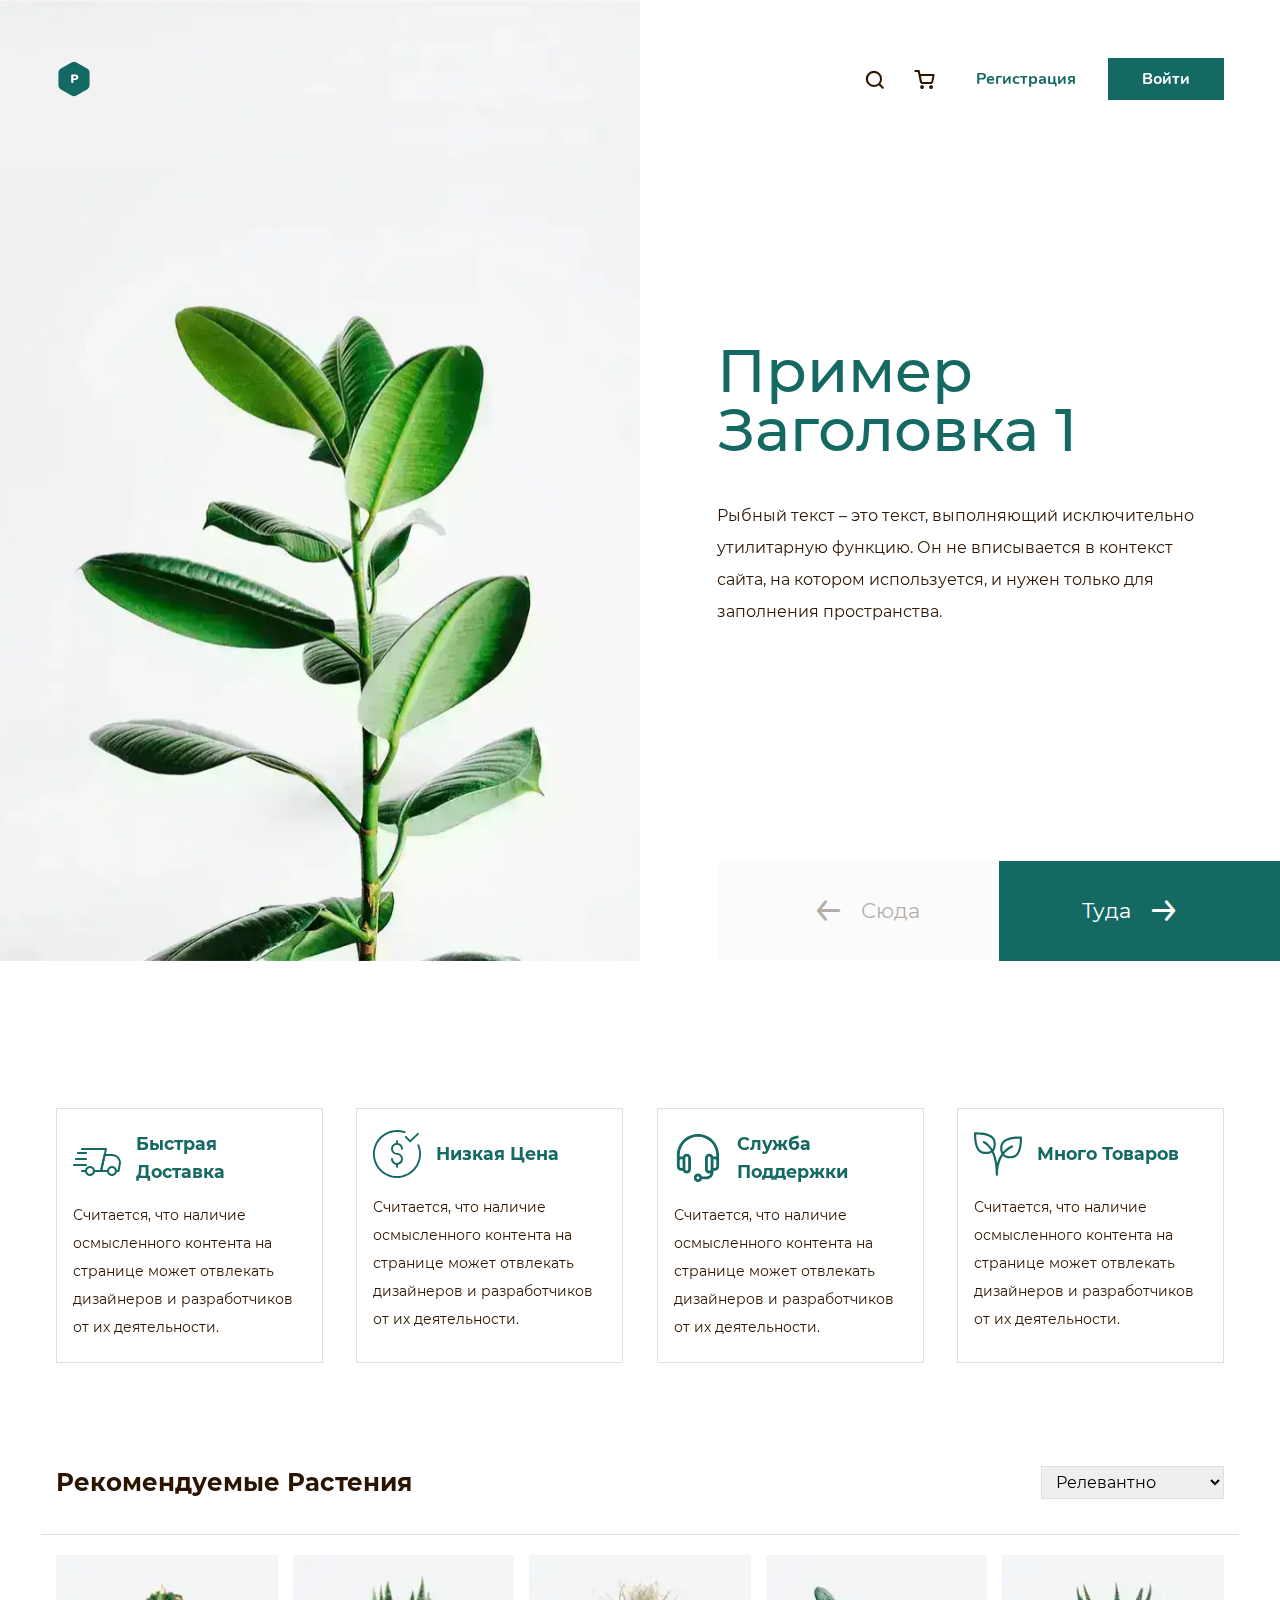
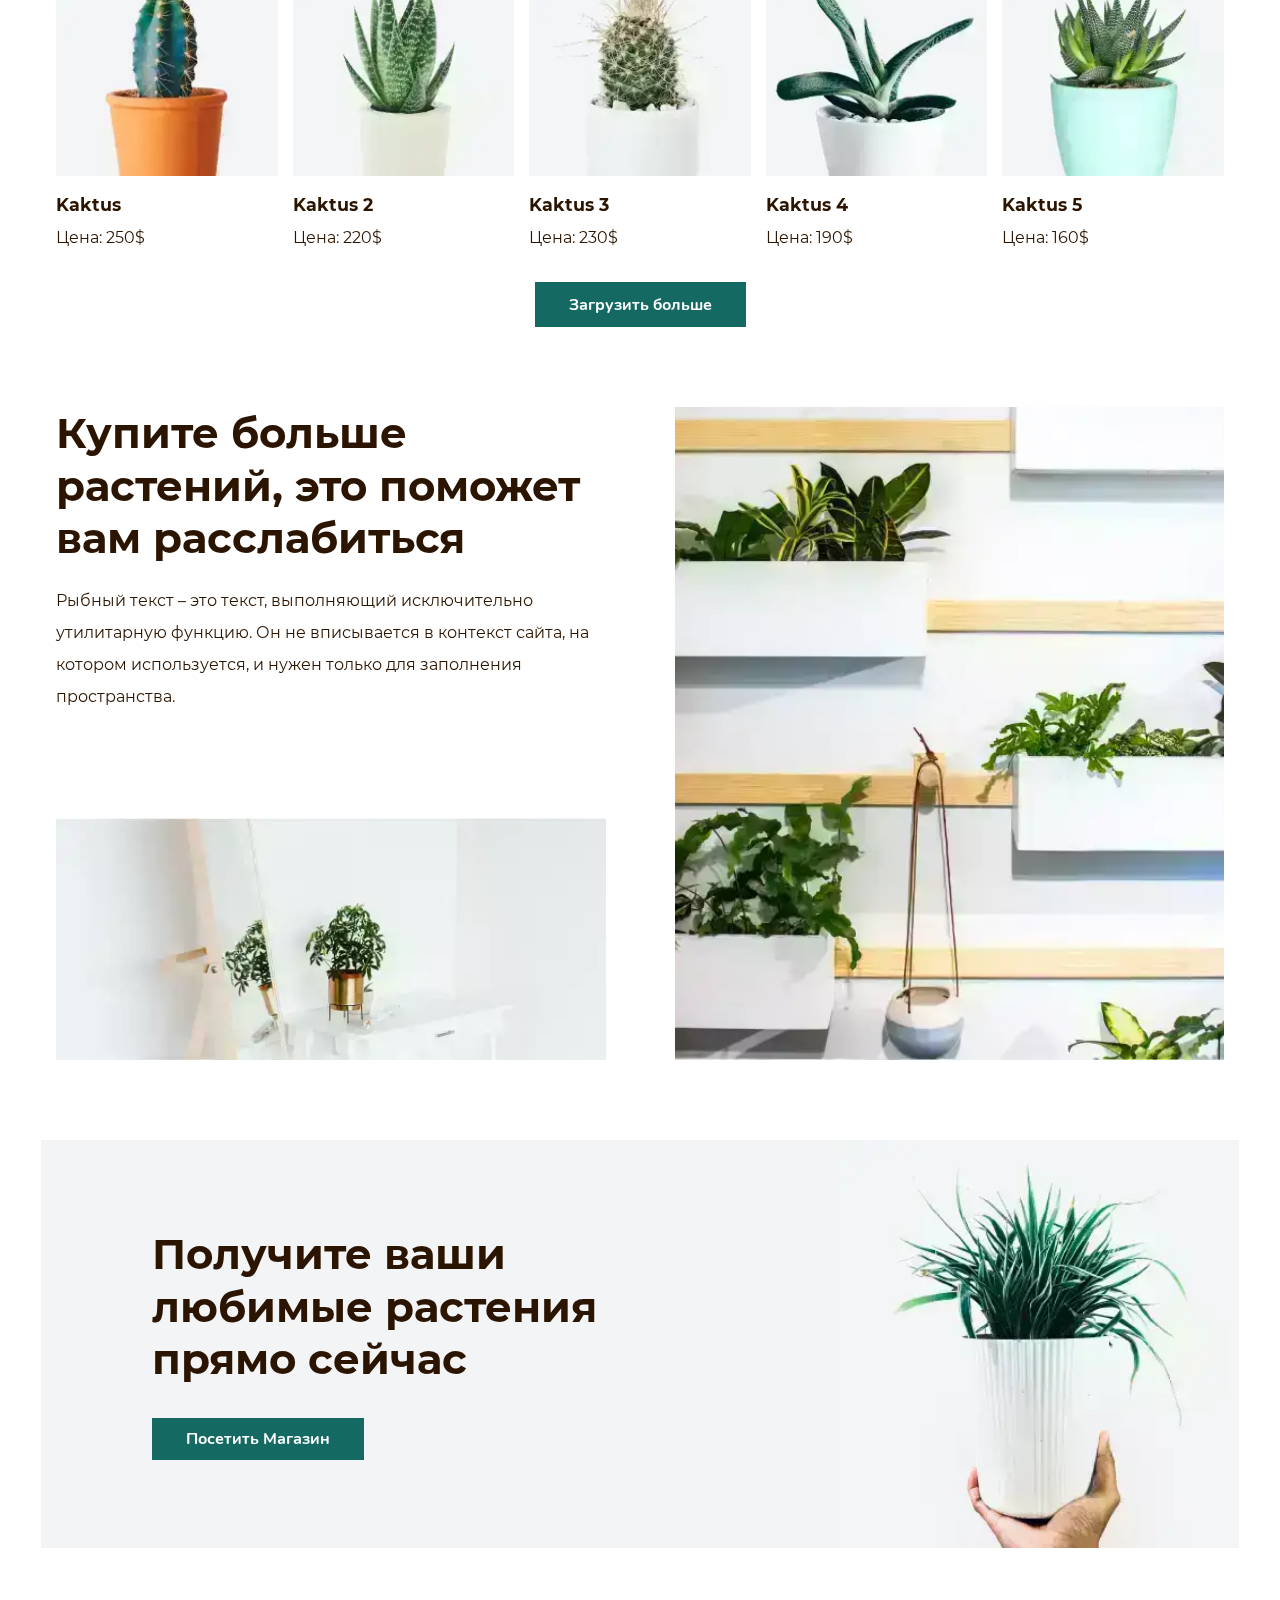
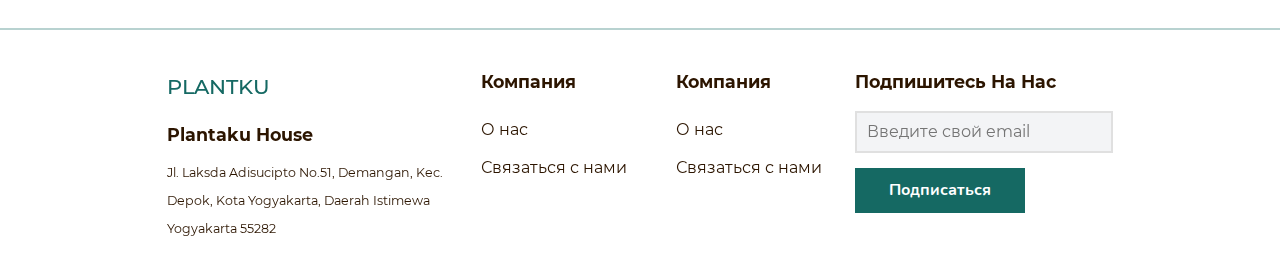
==== commit b71be2b5: "v1.03" ====
--- a/index.html
+++ b/index.html
@@ -1,13 +1,13 @@
     <!DOCTYPE html>
-<html lang="en">
+<html lang="ru">
 <head>
     <meta charset="UTF-8">
     <meta name="viewport" content="width=device-width, initial-scale=1.0">
     <title>Planktu</title>
     <link rel="SHORTCUT ICON" href="img/ico.svg" type="image/svg">
     <link rel="stylesheet" href="css/style.min.css">
-    <meta property="og:title" content="Вёрстка интернет магазина для портфолио">
-    <meta property="og:description" content="Интернет магазин растений написанный на HTML5, CSS3 (SCSS), JS. На сайте работают все интерактивные элементы (кроме поиска)">
+    <meta property="og:title" content="Вёрстка интернет-магазина для портфолио">
+    <meta property="og:description" content="Интернет-магазин растений написанный на HTML5, CSS3 (SCSS), JS. На сайте работают все интерактивные элементы (кроме поиска)">
     <meta property="og:url" content="https://luteet.github.io/Planktu/">
     <meta property="og:site_name" content="Planktu">
     <meta property="og:locale" content="ru_RU">
@@ -20,7 +20,6 @@
     <meta property="og:type" content="website">
 </head>
 <body>
-
     <header class="header _top">
         <div class="header__container container">
             <div class="header__body _flex-body">
--- a/css/style.min.css
+++ b/css/style.min.css
@@ -1 +1 @@
-.footer__info--logo:hover,a,a:hover,a:visited{text-decoration:none}aside,details,footer,header,main,nav{display:block}button,hr,input{overflow:visible}progress,sub,sup{vertical-align:baseline}.popup-form,.popup-form>*,.swiper-container-vertical>.swiper-wrapper{-webkit-box-orient:vertical;-webkit-box-direction:normal;-ms-flex-direction:column;flex-direction:column}*{padding:0;margin:0;border:0}*,:after,:before{-webkit-box-sizing:border-box;box-sizing:border-box}body,html{height:100%;width:100%;line-height:1;font-size:14px;-ms-text-size-adjust:100%;-moz-text-size-adjust:100%;-webkit-text-size-adjust:100%}button,input,textarea{font-family:inherit}input::-ms-clear{display:none}button{cursor:pointer}button::-moz-focus-inner{padding:0;border:0}a:hover,abbr[title]{text-decoration:underline}ul li{list-style:none}h1,h2,h3,h4,h5,h6{font-size:inherit;font-weight:400}@font-face{font-family:icomoon;src:url(icomoon.eot?qjg7yo);src:url(icomoon.eot?qjg7yo#iefix) format("embedded-opentype"),url(icomoon.ttf?qjg7yo) format("truetype"),url(icomoon.woff?qjg7yo) format("woff"),url(icomoon.svg?qjg7yo#icomoon) format("svg");font-weight:400;font-style:normal;font-display:block}[class*=" _icon-"],[class^="_icon-"]{font-family:icomoon!important;font-style:normal;font-weight:400;font-variant:normal;text-transform:none;line-height:1;-webkit-font-smoothing:antialiased;-moz-osx-font-smoothing:grayscale}._icon-user:before{content:"\f2be"}._icon-arrow-go:before{content:"\e900"}._icon-arrow-back:before{content:"\e901"}._icon-down:before{content:"\e902"}._icon-search:before{content:"\e903"}._icon-shopping-cart:before{content:"\e904"}/*! normalize.css v8.0.1 | MIT License | github.com/necolas/normalize.css */html{line-height:1.15;-webkit-text-size-adjust:100%}body{margin:0}h1{font-size:2em;margin:.67em 0}hr{-webkit-box-sizing:content-box;box-sizing:content-box;height:0}code,kbd,pre,samp{font-family:monospace,monospace;font-size:1em}a{background-color:transparent}abbr[title]{border-bottom:none;-webkit-text-decoration:underline dotted;text-decoration:underline dotted}b,strong{font-weight:bolder}small{font-size:80%}sub,sup{font-size:75%;line-height:0;position:relative}sub{bottom:-.25em}sup{top:-.5em}img{vertical-align:top;border-style:none}button,input,optgroup,select,textarea{font-family:inherit;font-size:100%;line-height:1.15;margin:0}button,select{text-transform:none}[type=button],[type=reset],[type=submit],button{-webkit-appearance:button}[type=button]::-moz-focus-inner,[type=reset]::-moz-focus-inner,[type=submit]::-moz-focus-inner,button::-moz-focus-inner{border-style:none;padding:0}[type=button]:-moz-focusring,[type=reset]:-moz-focusring,[type=submit]:-moz-focusring,button:-moz-focusring{outline:ButtonText dotted 1px}fieldset{padding:.35em .75em .625em}legend{-webkit-box-sizing:border-box;box-sizing:border-box;color:inherit;display:table;max-width:100%;padding:0;white-space:normal}textarea{overflow:auto}[type=checkbox],[type=radio]{-webkit-box-sizing:border-box;box-sizing:border-box;padding:0}[type=number]::-webkit-inner-spin-button,[type=number]::-webkit-outer-spin-button{height:auto}.swiper-slide,.swiper-wrapper{height:100%;-webkit-transition-property:-webkit-transform;transition-property:-webkit-transform;-o-transition-property:transform;transition-property:transform;transition-property:transform, -webkit-transform}[type=search]{-webkit-appearance:textfield;outline-offset:-2px}[type=search]::-webkit-search-decoration{-webkit-appearance:none}::-webkit-file-upload-button{-webkit-appearance:button;font:inherit}summary{display:list-item}[hidden],template{display:none}@font-face{font-family:swiper-icons;src:url("data:application/font-woff;charset=utf-8;base64, [base64]//wADZ2x5ZgAAAywAAADMAAAD2MHtryVoZWFkAAABbAAAADAAAAA2E2+eoWhoZWEAAAGcAAAAHwAAACQC9gDzaG10eAAAAigAAAAZAAAArgJkABFsb2NhAAAC0AAAAFoAAABaFQAUGG1heHAAAAG8AAAAHwAAACAAcABAbmFtZQAAA/gAAAE5AAACXvFdBwlwb3N0AAAFNAAAAGIAAACE5s74hXjaY2BkYGAAYpf5Hu/j+W2+MnAzMYDAzaX6QjD6/4//Bxj5GA8AuRwMYGkAPywL13jaY2BkYGA88P8Agx4j+/8fQDYfA1AEBWgDAIB2BOoAeNpjYGRgYNBh4GdgYgABEMnIABJzYNADCQAACWgAsQB42mNgYfzCOIGBlYGB0YcxjYGBwR1Kf2WQZGhhYGBiYGVmgAFGBiQQkOaawtDAoMBQxXjg/wEGPcYDDA4wNUA2CCgwsAAAO4EL6gAAeNpj2M0gyAACqxgGNWBkZ2D4/wMA+xkDdgAAAHjaY2BgYGaAYBkGRgYQiAHyGMF8FgYHIM3DwMHABGQrMOgyWDLEM1T9/w8UBfEMgLzE////P/5//f/V/xv+r4eaAAeMbAxwIUYmIMHEgKYAYjUcsDAwsLKxc3BycfPw8jEQA/[base64]/uznmfPFBNODM2K7MTQ45YEAZqGP81AmGGcF3iPqOop0r1SPTaTbVkfUe4HXj97wYE+yNwWYxwWu4v1ugWHgo3S1XdZEVqWM7ET0cfnLGxWfkgR42o2PvWrDMBSFj/IHLaF0zKjRgdiVMwScNRAoWUoH78Y2icB/yIY09An6AH2Bdu/UB+yxopYshQiEvnvu0dURgDt8QeC8PDw7Fpji3fEA4z/PEJ6YOB5hKh4dj3EvXhxPqH/SKUY3rJ7srZ4FZnh1PMAtPhwP6fl2PMJMPDgeQ4rY8YT6Gzao0eAEA409DuggmTnFnOcSCiEiLMgxCiTI6Cq5DZUd3Qmp10vO0LaLTd2cjN4fOumlc7lUYbSQcZFkutRG7g6JKZKy0RmdLY680CDnEJ+UMkpFFe1RN7nxdVpXrC4aTtnaurOnYercZg2YVmLN/d/gczfEimrE/fs/bOuq29Zmn8tloORaXgZgGa78yO9/cnXm2BpaGvq25Dv9S4E9+5SIc9PqupJKhYFSSl47+Qcr1mYNAAAAeNptw0cKwkAAAMDZJA8Q7OUJvkLsPfZ6zFVERPy8qHh2YER+3i/BP83vIBLLySsoKimrqKqpa2hp6+jq6RsYGhmbmJqZSy0sraxtbO3sHRydnEMU4uR6yx7JJXveP7WrDycAAAAAAAH//wACeNpjYGRgYOABYhkgZgJCZgZNBkYGLQZtIJsFLMYAAAw3ALgAeNolizEKgDAQBCchRbC2sFER0YD6qVQiBCv/H9ezGI6Z5XBAw8CBK/m5iQQVauVbXLnOrMZv2oLdKFa8Pjuru2hJzGabmOSLzNMzvutpB3N42mNgZGBg4GKQYzBhYMxJLMlj4GBgAYow/P/PAJJhLM6sSoWKfWCAAwDAjgbRAAB42mNgYGBkAIIbCZo5IPrmUn0hGA0AO8EFTQAA") format("woff");font-weight:400;font-style:normal}:root{--swiper-theme-color:#007aff;--swiper-navigation-size:44px;--accent:#156963;--bg-accent:#F3F4F6;--text:#2C1500;--gray:#E0E0E0;--dark:#333333;--black:#000000;--white:#FFFFFF;--error-bg:#ffdede;--error:#ff6f6f;--opacity:0.3}.swiper-container{margin-left:auto;margin-right:auto;position:relative;overflow:hidden;list-style:none;padding:0;z-index:1}.swiper-wrapper{position:relative;width:100%;z-index:1;display:-webkit-box;display:-ms-flexbox;display:flex;-webkit-box-sizing:content-box;box-sizing:content-box}.popup,.swiper-button-lock,.swiper-pagination-lock,.swiper-scrollbar-lock{display:none}.swiper-container-android .swiper-slide,.swiper-wrapper{-webkit-transform:translate3d(0,0,0);transform:translate3d(0,0,0)}.swiper-container-multirow>.swiper-wrapper{-ms-flex-wrap:wrap;flex-wrap:wrap}.swiper-container-multirow-column>.swiper-wrapper{-ms-flex-wrap:wrap;flex-wrap:wrap;-webkit-box-orient:vertical;-webkit-box-direction:normal;-ms-flex-direction:column;flex-direction:column}.swiper-container-free-mode>.swiper-wrapper{-webkit-transition-timing-function:ease-out;-o-transition-timing-function:ease-out;transition-timing-function:ease-out;margin:0 auto}.swiper-container-pointer-events{-ms-touch-action:pan-y;touch-action:pan-y}.swiper-container-pointer-events.swiper-container-vertical{-ms-touch-action:pan-x;touch-action:pan-x}.swiper-slide{-ms-flex-negative:0;flex-shrink:0;width:100%;position:relative}.swiper-slide-invisible-blank{visibility:hidden}.swiper-container-autoheight,.swiper-container-autoheight .swiper-slide{height:auto}.swiper-container-autoheight .swiper-wrapper{-webkit-box-align:start;-ms-flex-align:start;align-items:flex-start;-webkit-transition-property:height,-webkit-transform;transition-property:height,-webkit-transform;-o-transition-property:transform,height;transition-property:transform,height;transition-property:transform,height,-webkit-transform}.swiper-container-3d{-webkit-perspective:1200px;perspective:1200px}.swiper-container-3d .swiper-cube-shadow,.swiper-container-3d .swiper-slide,.swiper-container-3d .swiper-slide-shadow-bottom,.swiper-container-3d .swiper-slide-shadow-left,.swiper-container-3d .swiper-slide-shadow-right,.swiper-container-3d .swiper-slide-shadow-top,.swiper-container-3d .swiper-wrapper{-webkit-transform-style:preserve-3d;transform-style:preserve-3d}.swiper-container-3d .swiper-slide-shadow-bottom,.swiper-container-3d .swiper-slide-shadow-left,.swiper-container-3d .swiper-slide-shadow-right,.swiper-container-3d .swiper-slide-shadow-top{position:absolute;left:0;top:0;width:100%;height:100%;pointer-events:none;z-index:10}.swiper-container-3d .swiper-slide-shadow-left{background-image:-webkit-gradient(linear,right top, left top,from(rgba(0,0,0,.5)),to(rgba(0,0,0,0)));background-image:-o-linear-gradient(right,rgba(0,0,0,.5),rgba(0,0,0,0));background-image:linear-gradient(to left,rgba(0,0,0,.5),rgba(0,0,0,0))}.swiper-container-3d .swiper-slide-shadow-right{background-image:-webkit-gradient(linear,left top, right top,from(rgba(0,0,0,.5)),to(rgba(0,0,0,0)));background-image:-o-linear-gradient(left,rgba(0,0,0,.5),rgba(0,0,0,0));background-image:linear-gradient(to right,rgba(0,0,0,.5),rgba(0,0,0,0))}.swiper-container-3d .swiper-slide-shadow-top{background-image:-webkit-gradient(linear,left bottom, left top,from(rgba(0,0,0,.5)),to(rgba(0,0,0,0)));background-image:-o-linear-gradient(bottom,rgba(0,0,0,.5),rgba(0,0,0,0));background-image:linear-gradient(to top,rgba(0,0,0,.5),rgba(0,0,0,0))}.swiper-container-3d .swiper-slide-shadow-bottom{background-image:-webkit-gradient(linear,left top, left bottom,from(rgba(0,0,0,.5)),to(rgba(0,0,0,0)));background-image:-o-linear-gradient(top,rgba(0,0,0,.5),rgba(0,0,0,0));background-image:linear-gradient(to bottom,rgba(0,0,0,.5),rgba(0,0,0,0))}.swiper-container-css-mode>.swiper-wrapper{overflow:auto;scrollbar-width:none;-ms-overflow-style:none}.swiper-container-css-mode>.swiper-wrapper::-webkit-scrollbar{display:none}.swiper-container-css-mode>.swiper-wrapper>.swiper-slide{scroll-snap-align:start start}.swiper-container-horizontal.swiper-container-css-mode>.swiper-wrapper{-webkit-scroll-snap-type:x mandatory;-ms-scroll-snap-type:x mandatory;scroll-snap-type:x mandatory}.swiper-container-vertical.swiper-container-css-mode>.swiper-wrapper{-webkit-scroll-snap-type:y mandatory;-ms-scroll-snap-type:y mandatory;scroll-snap-type:y mandatory}.swiper-button-next,.swiper-button-prev{position:absolute;top:50%;width:calc(var(--swiper-navigation-size)/ 44 * 27);height:var(--swiper-navigation-size);margin-top:calc(0px - (var(--swiper-navigation-size)/ 2));z-index:10;cursor:pointer;display:-webkit-box;display:-ms-flexbox;display:flex;-webkit-box-align:center;-ms-flex-align:center;align-items:center;-webkit-box-pack:center;-ms-flex-pack:center;justify-content:center;color:var(--swiper-navigation-color,var(--swiper-theme-color))}.header ._icon-btn,body{color:var(--text)}.swiper-button-next.swiper-button-disabled,.swiper-button-prev.swiper-button-disabled{opacity:.35;cursor:auto;pointer-events:none}.featured__type-list--select:hover,.menu-toggle,.swiper-pagination-clickable .swiper-pagination-bullet{cursor:pointer}.swiper-button-next:after,.swiper-button-prev:after{font-family:swiper-icons;font-size:var(--swiper-navigation-size);text-transform:none!important;letter-spacing:0;font-variant:initial;line-height:1}.swiper-button-prev,.swiper-container-rtl .swiper-button-next{left:10px;right:auto}.swiper-button-prev:after,.swiper-container-rtl .swiper-button-next:after{content:'prev'}.swiper-button-next,.swiper-container-rtl .swiper-button-prev{right:10px;left:auto}.swiper-button-next:after,.swiper-container-rtl .swiper-button-prev:after{content:'next'}.swiper-button-next.swiper-button-white,.swiper-button-prev.swiper-button-white{--swiper-navigation-color:#ffffff}.swiper-button-next.swiper-button-black,.swiper-button-prev.swiper-button-black{--swiper-navigation-color:#000000}.swiper-pagination{position:absolute;text-align:center;-webkit-transition:.3s opacity;-o-transition:.3s opacity;transition:.3s opacity;-webkit-transform:translate3d(0,0,0);transform:translate3d(0,0,0);z-index:10}.swiper-pagination.swiper-pagination-hidden{opacity:0}.swiper-container-horizontal>.swiper-pagination-bullets,.swiper-pagination-custom,.swiper-pagination-fraction{bottom:10px;left:0;width:100%}.swiper-pagination-bullets-dynamic{overflow:hidden;font-size:0}.swiper-container-cube,.swiper-container-flip{overflow:visible}.swiper-pagination-bullets-dynamic .swiper-pagination-bullet{-webkit-transform:scale(.33);-ms-transform:scale(.33);transform:scale(.33);position:relative}.swiper-pagination-bullets-dynamic .swiper-pagination-bullet-active,.swiper-pagination-bullets-dynamic .swiper-pagination-bullet-active-main{-webkit-transform:scale(1);-ms-transform:scale(1);transform:scale(1)}.swiper-pagination-bullets-dynamic .swiper-pagination-bullet-active-prev{-webkit-transform:scale(.66);-ms-transform:scale(.66);transform:scale(.66)}.swiper-pagination-bullets-dynamic .swiper-pagination-bullet-active-prev-prev{-webkit-transform:scale(.33);-ms-transform:scale(.33);transform:scale(.33)}.swiper-pagination-bullets-dynamic .swiper-pagination-bullet-active-next{-webkit-transform:scale(.66);-ms-transform:scale(.66);transform:scale(.66)}.swiper-pagination-bullets-dynamic .swiper-pagination-bullet-active-next-next{-webkit-transform:scale(.33);-ms-transform:scale(.33);transform:scale(.33)}.swiper-pagination-bullet{width:8px;height:8px;display:inline-block;border-radius:50%;background:#000;opacity:.2}button.swiper-pagination-bullet{border:none;margin:0;padding:0;-webkit-box-shadow:none;box-shadow:none;-webkit-appearance:none;-moz-appearance:none;appearance:none}.swiper-scrollbar-cursor-drag,.swiper-slide-zoomed{cursor:move}.swiper-pagination-bullet:only-child{display:none!important}.swiper-pagination-bullet-active{opacity:1;background:var(--swiper-pagination-color,var(--swiper-theme-color))}.swiper-container-vertical>.swiper-pagination-bullets{right:10px;top:50%;-webkit-transform:translate3d(0,-50%,0);transform:translate3d(0,-50%,0)}.swiper-container-vertical>.swiper-pagination-bullets .swiper-pagination-bullet{margin:6px 0;display:block}.swiper-container-vertical>.swiper-pagination-bullets.swiper-pagination-bullets-dynamic{top:50%;-webkit-transform:translateY(-50%);-ms-transform:translateY(-50%);transform:translateY(-50%);width:8px}.swiper-container-vertical>.swiper-pagination-bullets.swiper-pagination-bullets-dynamic .swiper-pagination-bullet{display:inline-block;-webkit-transition:.2s transform,.2s top;-o-transition:.2s transform,.2s top;transition:.2s transform,.2s top}.swiper-container-horizontal>.swiper-pagination-bullets .swiper-pagination-bullet{margin:0 4px}.swiper-container-horizontal>.swiper-pagination-bullets.swiper-pagination-bullets-dynamic{left:50%;-webkit-transform:translateX(-50%);-ms-transform:translateX(-50%);transform:translateX(-50%);white-space:nowrap}.swiper-container-horizontal>.swiper-pagination-bullets.swiper-pagination-bullets-dynamic .swiper-pagination-bullet{-webkit-transition:.2s transform,.2s left;-o-transition:.2s transform,.2s left;transition:.2s transform,.2s left}.swiper-container-horizontal.swiper-container-rtl>.swiper-pagination-bullets-dynamic .swiper-pagination-bullet{-webkit-transition:.2s transform,.2s right;-o-transition:.2s transform,.2s right;transition:.2s transform,.2s right}.swiper-pagination-progressbar{background:rgba(0,0,0,.25);position:absolute}.swiper-pagination-progressbar .swiper-pagination-progressbar-fill{background:var(--swiper-pagination-color,var(--swiper-theme-color));position:absolute;left:0;top:0;width:100%;height:100%;-webkit-transform:scale(0);-ms-transform:scale(0);transform:scale(0);-webkit-transform-origin:left top;-ms-transform-origin:left top;transform-origin:left top}.swiper-container-rtl .swiper-pagination-progressbar .swiper-pagination-progressbar-fill{-webkit-transform-origin:right top;-ms-transform-origin:right top;transform-origin:right top}.swiper-container-horizontal>.swiper-pagination-progressbar,.swiper-container-vertical>.swiper-pagination-progressbar.swiper-pagination-progressbar-opposite{width:100%;height:4px;left:0;top:0}.swiper-container-horizontal>.swiper-pagination-progressbar.swiper-pagination-progressbar-opposite,.swiper-container-vertical>.swiper-pagination-progressbar{width:4px;height:100%;left:0;top:0}.swiper-pagination-white{--swiper-pagination-color:#ffffff}.swiper-pagination-black{--swiper-pagination-color:#000000}.swiper-scrollbar{border-radius:10px;position:relative;-ms-touch-action:none;background:rgba(0,0,0,.1)}.swiper-container-horizontal>.swiper-scrollbar{position:absolute;left:1%;bottom:3px;z-index:50;height:5px;width:98%}.swiper-container-vertical>.swiper-scrollbar{position:absolute;right:3px;top:1%;z-index:50;width:5px;height:98%}.swiper-scrollbar-drag{height:100%;width:100%;position:relative;background:rgba(0,0,0,.5);border-radius:10px;left:0;top:0}.swiper-zoom-container{width:100%;height:100%;display:-webkit-box;display:-ms-flexbox;display:flex;-webkit-box-pack:center;-ms-flex-pack:center;justify-content:center;-webkit-box-align:center;-ms-flex-align:center;align-items:center;text-align:center}.swiper-zoom-container>canvas,.swiper-zoom-container>img,.swiper-zoom-container>svg{max-width:100%;max-height:100%;-o-object-fit:contain;object-fit:contain}.swiper-lazy-preloader{width:42px;height:42px;position:absolute;left:50%;top:50%;margin-left:-21px;margin-top:-21px;z-index:10;-webkit-transform-origin:50%;-ms-transform-origin:50%;transform-origin:50%;-webkit-animation:swiper-preloader-spin 1s infinite linear;animation:swiper-preloader-spin 1s infinite linear;-webkit-box-sizing:border-box;box-sizing:border-box;border:4px solid;border-radius:50%;border-top-color:transparent}._input,.profile__list{border:2px solid var(--gray)}.swiper-lazy-preloader-white{--swiper-preloader-color:#fff}.swiper-lazy-preloader-black{--swiper-preloader-color:#000}@-webkit-keyframes swiper-preloader-spin{100%{-webkit-transform:rotate(360deg);transform:rotate(360deg)}}@keyframes swiper-preloader-spin{100%{-webkit-transform:rotate(360deg);transform:rotate(360deg)}}.swiper-container .swiper-notification{position:absolute;left:0;top:0;pointer-events:none;opacity:0;z-index:-1000}.swiper-container-fade.swiper-container-free-mode .swiper-slide{-webkit-transition-timing-function:ease-out;-o-transition-timing-function:ease-out;transition-timing-function:ease-out}.swiper-container-fade .swiper-slide{pointer-events:none;-webkit-transition-property:opacity;-o-transition-property:opacity;transition-property:opacity}._input,.popup{-webkit-transition:all .2s ease-in-out;-o-transition:all .2s ease-in-out;transition:all .2s ease-in-out}.swiper-container-fade .swiper-slide .swiper-slide{pointer-events:none}.swiper-container-fade .swiper-slide-active,.swiper-container-fade .swiper-slide-active .swiper-slide-active{pointer-events:auto}.swiper-container-cube .swiper-slide{pointer-events:none;-webkit-backface-visibility:hidden;backface-visibility:hidden;z-index:1;visibility:hidden;-webkit-transform-origin:0 0;-ms-transform-origin:0 0;transform-origin:0 0;width:100%;height:100%}.swiper-container-cube .swiper-slide .swiper-slide{pointer-events:none}.swiper-container-cube.swiper-container-rtl .swiper-slide{-webkit-transform-origin:100% 0;-ms-transform-origin:100% 0;transform-origin:100% 0}.swiper-container-cube .swiper-slide-active,.swiper-container-cube .swiper-slide-active .swiper-slide-active{pointer-events:auto}.swiper-container-cube .swiper-slide-active,.swiper-container-cube .swiper-slide-next,.swiper-container-cube .swiper-slide-next+.swiper-slide,.swiper-container-cube .swiper-slide-prev{pointer-events:auto;visibility:visible}.swiper-container-cube .swiper-slide-shadow-bottom,.swiper-container-cube .swiper-slide-shadow-left,.swiper-container-cube .swiper-slide-shadow-right,.swiper-container-cube .swiper-slide-shadow-top{z-index:0;-webkit-backface-visibility:hidden;backface-visibility:hidden}.swiper-container-cube .swiper-cube-shadow{position:absolute;left:0;bottom:0;width:100%;height:100%;opacity:.6;z-index:0}.swiper-container-cube .swiper-cube-shadow:before{content:'';background:#000;position:absolute;left:0;top:0;bottom:0;right:0;-webkit-filter:blur(50px);filter:blur(50px)}.swiper-container-flip .swiper-slide{pointer-events:none;-webkit-backface-visibility:hidden;backface-visibility:hidden;z-index:1}.swiper-container-flip .swiper-slide .swiper-slide{pointer-events:none}.swiper-container-flip .swiper-slide-active,.swiper-container-flip .swiper-slide-active .swiper-slide-active{pointer-events:auto}.swiper-container-flip .swiper-slide-shadow-bottom,.swiper-container-flip .swiper-slide-shadow-left,.swiper-container-flip .swiper-slide-shadow-right,.swiper-container-flip .swiper-slide-shadow-top{z-index:0;-webkit-backface-visibility:hidden;backface-visibility:hidden}@font-face{font-weight:400;font-family:Montserrat;font-display:swap;font-style:normal;src:url(Montserrat-Regular.woff) format("woff"),url(Montserrat-Regular.woff) format("woff2")}@font-face{font-weight:500;font-family:Montserrat;font-display:swap;font-style:normal;src:url(Montserrat-Medium.woff) format("woff"),url(Montserrat-Medium.woff) format("woff2")}@font-face{font-weight:700;font-family:Montserrat;font-display:swap;font-style:normal;src:url(Montserrat-Bold.woff) format("woff"),url(Montserrat-Bold.woff) format("woff2")}@font-face{font-weight:700;font-family:Nunito;font-display:swap;font-style:normal;src:url(Nunito-Bold.woff) format("woff"),url(Nunito-Bold.woff) format("woff2")}body{font-family:Montserrat;font-weight:400;line-height:175%;font-size:14px;background-color:var(--white)}._btn,._link{font-family:Nunito}body._popup-active{overflow:hidden;padding-right:var(--scroll-width)}body._popup-active .header__container{position:relative;right:calc(var(--scroll-width)/ 2)}a{color:'color'}._flex-body{display:-webkit-box;display:-ms-flexbox;display:flex;-webkit-box-pack:justify;-ms-flex-pack:justify;justify-content:space-between;-webkit-box-align:center;-ms-flex-align:center;align-items:center}.wrapper{overflow:hidden}.container{padding:0 15px;margin:0 auto;max-width:1198px}.container._min{max-width:976px}.container._popup{max-width:100%}.section-padding{padding:40px 0}._input{background-color:var(--bg-accent);padding:10px}._btn,._input:focus{border:2px solid var(--accent)}._input._error{background-color:var(--error-bg);border:2px solid var(--error)}._link{color:var(--accent);padding:.3em 2em}.popup{position:fixed;left:0;top:0;width:100%;height:100%;opacity:0;visibility:hidden;z-index:1000}.popup.is-closing,.popup:target{display:block}.popup:target{opacity:1;visibility:visible}.popup.is-closing,.popup.is-opening{opacity:0;visibility:hidden}.popup-title{width:100%;text-align:center;margin:0 0 15px}.popup-form{display:-webkit-box;display:-ms-flexbox;display:flex}.popup-form>*{margin:10px 0;display:-webkit-box;display:-ms-flexbox;display:flex}.popup-form-placeholder{font-size:12px}.popup-form-error{color:var(--error);font-size:12px}.popup-form-submit{margin:15px 0 0}.popup-close-btn{position:absolute;right:15px;top:15px;font-size:31px;background-color:transparent;color:#fff;text-shadow:1px 1px 2px #000;z-index:100}.popup-content{width:100%;height:100%;position:relative;display:-webkit-box;display:-ms-flexbox;display:flex;overflow-y:auto;padding:15px}.popup-content::before{content:'';position:fixed;left:0;top:0;width:100%;height:100%;background-color:var(--black);opacity:.3;z-index:-1}.popup-content-body{position:relative;padding:15px;margin:auto;background-color:var(--white)}._btn{display:inline-block;color:var(--white);background-color:var(--accent);padding:.3em 2em}._btn-rev{background-color:transparent;color:var(--black)}._icon-btn,.menu-toggle{background:0 0;-webkit-transition:all .2s ease-in-out;-o-transition:all .2s ease-in-out;transition:all .2s ease-in-out}._btn._hide{display:none}button._btn{padding:.7em 2em}._icon-btn{width:20px;height:20px;padding:20px;font-size:0;position:relative}._icon-btn._active{color:var(--accent)!important}._icon-btn::before{position:absolute;left:50%;top:50%;-webkit-transform:translate(-50%,-50%);-ms-transform:translate(-50%,-50%);transform:translate(-50%,-50%);font-size:1.5rem}.menu-toggle{position:relative;width:0;height:0;z-index:10;display:inline-block}.menu-toggle span{position:absolute;left:0;width:100%;height:0}.menu-toggle span:nth-child(1){top:0}.menu-toggle span:nth-child(2){top:50%;-webkit-transform:translate(0,-50%);-ms-transform:translate(0,-50%);transform:translate(0,-50%);opacity:1;visibility:visible}.menu-toggle span._active:nth-child(2),.profile__list{opacity:0;visibility:hidden}.menu-toggle span:nth-child(3){top:100%;-webkit-transform:translate(0,-100%);-ms-transform:translate(0,-100%);transform:translate(0,-100%)}.menu-toggle span._active:nth-child(1){top:50%;-webkit-transform:translate(0,0) rotate(45deg);-ms-transform:translate(0,0) rotate(45deg);transform:translate(0,0) rotate(45deg)}.menu-toggle span._active:nth-child(3){top:50%;-webkit-transform:translate(0,0) rotate(-45deg);-ms-transform:translate(0,0) rotate(-45deg);transform:translate(0,0) rotate(-45deg)}.product-buy-img{position:absolute;opacity:0;-webkit-transform:scale(1);-ms-transform:scale(1);transform:scale(1);z-index:1000;-webkit-transition:left .3s ease-in-out,top .3s ease-in-out,-webkit-transform .5s ease-in-out;transition:left .3s ease-in-out,top .3s ease-in-out,-webkit-transform .5s ease-in-out;-o-transition:transform .5s ease-in-out,left .3s ease-in-out,top .3s ease-in-out;transition:transform .5s ease-in-out,left .3s ease-in-out,top .3s ease-in-out;transition:transform .5s ease-in-out,left .3s ease-in-out,top .3s ease-in-out,-webkit-transform .5s ease-in-out}.header,.header::before,.header__search--input,.profile__list{-webkit-transition:all .2s ease-in-out;-o-transition:all .2s ease-in-out;transition:all .2s ease-in-out}.main-title{font-weight:500;font-size:4.25rem;line-height:100%;color:var(--accent)}.header__cart--quantity,.section-title,.title{font-weight:700}.title{font-size:1.75rem}.title._min{font-size:1.25rem}.section-title{font-size:2.5rem;line-height:125%}.profile{position:relative;display:none}.profile._active{display:block}.profile__list{position:absolute;right:0;top:calc(100% + 15px);background-color:var(--bg-accent);display:-webkit-box;display:-ms-flexbox;display:flex;-webkit-box-orient:vertical;-webkit-box-direction:normal;-ms-flex-direction:column;flex-direction:column;padding:15px;margin:-10px 0;z-index:100}.header__account--item,.profile__list>*{margin:10px 0}.profile__list._active{opacity:1;visibility:visible}.profile__btn--main{display:block;margin:0 0 0 10px}.profile__btn--main._avatar-mode::before{display:none}.profile__name::before{content:attr(data-before)}.featured__item--image .featured__item--nav::before,.footer::before,.header::before,.intro__main-slider--btn::after,.intro__slider-images::before{content:''}.profile__avatar{position:absolute;left:50%;top:50%;-webkit-transform:translate(-50%,-50%);-ms-transform:translate(-50%,-50%);transform:translate(-50%,-50%);width:25px;border-radius:50%;z-index:-1}.profile-settings__list{margin:0 0 -20px}.profile-settings__item{margin:20px 0;display:-webkit-box;display:-ms-flexbox;display:flex;-webkit-box-orient:vertical;-webkit-box-direction:normal;-ms-flex-direction:column;flex-direction:column}.profile-settings__item--remove-submit{opacity:0;visibility:hidden;position:absolute}.profile-settings__item--remove-submit._avatar-mode{opacity:1;visibility:visible;position:static}.profile-settings__item>*{margin:5px 0}.profile-settings__item label{display:-webkit-box;display:-ms-flexbox;display:flex;-webkit-box-orient:vertical;-webkit-box-direction:normal;-ms-flex-direction:column;flex-direction:column}.header{position:fixed;left:0;top:0;-webkit-transform:translate(0,0);-ms-transform:translate(0,0);transform:translate(0,0);width:100%;padding:5px 0;z-index:100;opacity:0;visibility:hidden}.header._hide{-webkit-transform:translate(0,-100%);-ms-transform:translate(0,-100%);transform:translate(0,-100%)}.header::before{position:absolute;left:0;top:0;-webkit-transform:translate(0,0);-ms-transform:translate(0,0);transform:translate(0,0);width:100%;height:100%;background-color:var(--white);z-index:-1}.header._top{padding:5px 0}.header._loaded{opacity:1;visibility:visible}.header__menu{margin:0 0 0 15px}.header__list--item{margin:0 5px}.header__search{position:relative}.header__search--input{position:absolute;left:calc(-100% - 15px);top:calc(100% + 15px);opacity:0;visibility:hidden}.header__search--input._show{opacity:1;visibility:visible}.header__cart{position:relative}.header__cart._active::after{content:'▲';position:absolute;left:22px;bottom:-10px;-webkit-transform:translate(-50%,0);-ms-transform:translate(-50%,0);transform:translate(-50%,0);font-size:35px;color:var(--bg-accent);z-index:-1}.header__cart .product-quantity{display:-webkit-inline-box;display:-ms-inline-flexbox;display:inline-flex;-webkit-box-pack:center;-ms-flex-pack:center;justify-content:center;-webkit-box-align:center;-ms-flex-align:center;align-items:center;position:absolute;left:100%;top:5px;-webkit-transform:translate(calc(-50% - 5px),calc(-50% + 5px));-ms-transform:translate(calc(-50% - 5px),calc(-50% + 5px));transform:translate(calc(-50% - 5px),calc(-50% + 5px));text-align:center;width:20px;height:20px;padding:3px 0 0;z-index:2;color:var(--white);background-color:var(--accent);border-radius:50%;font-size:.7rem;opacity:0;visibility:hidden;-webkit-transition:all .2s ease-in-out;-o-transition:all .2s ease-in-out;transition:all .2s ease-in-out}.header__account--list,.header__cart--list{top:calc(100% + 15px);background-color:var(--bg-accent);border:2px solid var(--gray);right:0;-webkit-transition:all .2s ease-in-out;-o-transition:all .2s ease-in-out;transition:all .2s ease-in-out}.header__cart .product-quantity._show{opacity:1;visibility:visible}.header__cart--list{position:absolute;width:280px;max-height:300px;overflow:auto;opacity:0;visibility:hidden}.header__account._active .header__account--list,.header__cart--list._active{opacity:1;visibility:visible}.header__cart--list .list-null{display:none;text-align:center;padding:15px 0}.header__cart--list .list-null._show{display:block}.header__cart--item{padding:10px;-webkit-box-pack:start;-ms-flex-pack:start;justify-content:flex-start}.header__cart--item:not(:first-child){margin:5px 0 0}.header__cart--image{-webkit-box-flex:0;-ms-flex:0 1 100px;flex:0 1 100px;margin:0 5px 0 0}.header__account--list,.header__cart--info{display:-webkit-box;display:-ms-flexbox;display:flex;-webkit-box-orient:vertical;-webkit-box-direction:normal;-ms-flex-direction:column;flex-direction:column}.header__cart--name{margin:0 0 10px}.header__cart--name .title-link{color:var(--text)}.header__cart--quantity::before{content:attr(data-text);font-weight:500}.header__cart--price{font-weight:700}.header__cart--price::before{content:attr(data-text);font-weight:500}.header__cart--price::after{content:attr(data-currency)}.header__cart--delete{margin:10px 0 0}.header__account{position:relative}.header__account._active .header__account--btn{color:var(--accent)}.header__account._active .header__account--btn::after{opacity:1}.header__account--list,.header__account--list._user-active{position:absolute;opacity:0;visibility:hidden}.header__account--btn{display:block;color:var(--white)}.header__account--btn::after{content:'▲';position:absolute;left:20px;bottom:-25px;-webkit-transform:translate(-50%,0);-ms-transform:translate(-50%,0);transform:translate(-50%,0);font-size:35px;color:var(--bg-accent);z-index:-1;opacity:0;-webkit-transition:all .2s ease-in-out;-o-transition:all .2s ease-in-out;transition:all .2s ease-in-out}.header__account--list{padding:15px 5px}.header__account--list._active{opacity:1;visibility:visible}.header__account--list-btn{display:block}.header__account--list-btn._user-active{display:none}.intro{position:relative;display:-webkit-box;display:-ms-flexbox;display:flex;min-height:100vh;padding:0;margin:0 0 10vw}.intro__container{margin:auto}.intro__body{display:-webkit-box;display:-ms-flexbox;display:flex;-webkit-box-orient:vertical;-webkit-box-direction:normal;-ms-flex-direction:column;flex-direction:column}.intro__slider-images{width:100%;height:100%;position:absolute!important;left:0;top:0;z-index:-1}.intro__slider-images::before{position:absolute;left:0;top:0;width:100%;height:100%;background-color:#000;opacity:var(--opacity);z-index:2}.intro__slider-images--wrapper{width:100%;height:100%;position:absolute!important;left:0;top:0}.intro__slider-images--item{position:absolute;left:0;top:0;width:100%;height:100%;z-index:2}.intro__slider-images--item.swiper-slide-active .intro__slider-images--item-img{opacity:1}.intro__slider-images--item-img{-o-object-fit:cover;object-fit:cover;position:absolute;left:0;top:0;width:100%;height:100%;opacity:0;-webkit-transition:all .2s ease-in-out;-o-transition:all .2s ease-in-out;transition:all .2s ease-in-out}.intro__main-slider{z-index:2;padding:115px 0;margin:auto 0 auto auto;width:100%}.intro__main-slider--item{width:calc(100vw - 30px)!important}.intro__main-slider--item-wrapper{opacity:0!important;visibility:hidden;-webkit-transition:all .2s ease-in-out;-o-transition:all .2s ease-in-out;transition:all .2s ease-in-out}.intro__main-slider--item.swiper-slide-active .intro__main-slider--item-wrapper{opacity:1!important;visibility:visible}.intro__main-slider--navigation{position:absolute;right:0;bottom:0;width:100%;display:-webkit-box;display:-ms-flexbox;display:flex;-webkit-box-pack:end;-ms-flex-pack:end;justify-content:flex-end}.intro__main-slider--btn{font-size:1.5rem;padding:50px 40px;border-radius:0;-webkit-box-flex:0;-ms-flex:0 1 50%;flex:0 1 50%;position:static;color:var(--white);background-color:var(--accent);-webkit-transition:all .2s ease-in-out;-o-transition:all .2s ease-in-out;transition:all .2s ease-in-out}.featured__item,.featured__item--image{position:relative}.intro__main-slider--btn.swiper-button-disabled{background-color:var(--bg-accent);color:var(--text)}.intro__main-slider--btn-icon{margin:0 15px;font-size:2.5rem}.intro__text,.intro__title{color:var(--white)}.advantages__item--title,.footer__info--logo{color:var(--accent)}.advantages__list{-ms-flex-wrap:wrap;flex-wrap:wrap;margin:calc(-15px / 2) 0}.advantages__item{-webkit-box-flex:1;-ms-flex:1 1 auto;flex:1 1 auto;margin:calc(15px / 2) 0;padding:11px 8px;border:1px solid var(--gray)}.advantages__item--header{display:-webkit-box;display:-ms-flexbox;display:flex;-webkit-box-align:center;-ms-flex-align:center;align-items:center;margin:0 0 15px}.advantages__item--icon{margin:0 15px 0 0}.advantages__item--text{font-size:.85rem}.featured__header{padding:0 0 20px;margin:0 -15px 20px;border-bottom:1px solid var(--gray);-ms-flex-wrap:wrap;flex-wrap:wrap}.featured__header>*{margin:15px}.featured__type-list--select{border:1px solid var(--gray);padding:5px 10px}.featured__list{margin:calc(-15px / 2);padding:0 0 15px;-ms-flex-wrap:wrap;flex-wrap:wrap;-webkit-box-pack:start;-ms-flex-pack:start;justify-content:start}.featured__item{-webkit-box-flex:0;-ms-flex:0 1 calc(50% - (30px / 2));flex:0 1 calc(50% - (30px / 2));margin:calc(15px / 2)}.featured__item--btn{display:inline-block;margin:5px}.featured__item--image-img,.featured__item--image-link{display:block;width:100%}.featured__item--image-link:focus+.featured__item--nav,.featured__item--image:focus .featured__item--nav,.featured__item--image:hover .featured__item--nav{opacity:1;visibility:visible}.featured__item--image .featured__item--nav{display:none;position:absolute;left:0;top:0;width:100%;height:100%;-webkit-box-align:center;-ms-flex-align:center;align-items:center;-webkit-box-pack:center;-ms-flex-pack:center;justify-content:center;-webkit-box-orient:vertical;-webkit-box-direction:normal;-ms-flex-direction:column;flex-direction:column;margin:0;opacity:0;visibility:hidden;z-index:2;-webkit-transition:all .2s ease-in-out;-o-transition:all .2s ease-in-out;transition:all .2s ease-in-out}.featured__item--image .featured__item--nav::before{position:absolute;left:0;top:0;width:100%;height:100%;background-color:var(--black);opacity:var(--opacity);z-index:-1}.add__container,.footer{position:relative}.featured__item--nav{margin:5px 0 0;text-align:center}.featured__item--title{margin:15px 0 5px}.featured__item--title a{color:var(--text)}.featured__loadmore{margin:15px 0 0;display:-webkit-box;display:-ms-flexbox;display:flex;-webkit-box-pack:center;-ms-flex-pack:center;justify-content:center}.more-plants__body{-webkit-box-align:stretch;-ms-flex-align:stretch;align-items:stretch;-webkit-box-orient:vertical;-webkit-box-direction:normal;-ms-flex-direction:column;flex-direction:column}.more-plants__block{-webkit-box-flex:1;-ms-flex:1 1 100%;flex:1 1 100%;display:-webkit-box;display:-ms-flexbox;display:flex;-webkit-box-orient:vertical;-webkit-box-direction:normal;-ms-flex-direction:column;flex-direction:column;margin:15px 0}.more-plants__block--title{margin:0 0 20px}.more-plants__block--text{line-height:200%}.more-plants__block--image{-webkit-box-flex:1;-ms-flex:1 1 100%;flex:1 1 100%;margin:30px 0 0}.more-plants__block--image-img{height:250px;-o-object-fit:cover;object-fit:cover}.more-plants__block--large-image{height:100%}.more-plants__block--large-image-img{height:500px;-o-object-fit:cover;object-fit:cover}.add__container{background-color:var(--bg-accent)}.add__body{padding:0;-webkit-box-orient:vertical;-webkit-box-direction:normal;-ms-flex-direction:column;flex-direction:column}.add__info{z-index:2;-webkit-box-flex:0;-ms-flex:0 1 60%;flex:0 1 60%;padding:30px 0;text-align:center}.add__info--title{margin:0 0 32px}.add__image{height:100%;z-index:1}.add__image--img{width:100%;-o-object-fit:cover;object-fit:cover}.footer__body{-webkit-box-align:center;-ms-flex-align:center;align-items:center;-webkit-box-orient:vertical;-webkit-box-direction:normal;-ms-flex-direction:column;flex-direction:column;text-align:center;padding:40px 0 0}.footer::before{position:absolute;left:0;top:40px;width:100%;height:2px;background-color:var(--accent);opacity:var(--opacity)}.footer__info{display:-webkit-box;display:-ms-flexbox;display:flex;-webkit-box-orient:vertical;-webkit-box-direction:normal;-ms-flex-direction:column;flex-direction:column;margin:-10px 0}.footer__info>*{margin:5px 0}.footer__info--logo{font-weight:500;font-size:1.5rem;margin-bottom:15px;margin-top:15px}.footer__info--address{color:var(--text);font-size:.9rem}.footer__nav{-webkit-box-flex:1;-ms-flex:1 1 100%;flex:1 1 100%;margin:40px 0}.footer__nav--list{-webkit-box-pack:space-evenly;-ms-flex-pack:space-evenly;justify-content:space-evenly}.footer__nav--item{margin:0 15px}.footer__nav--item-link{display:inline-block;padding:5px 0;color:var(--text)}.footer__nav--title{margin:0 0 15px;font-weight:700}.footer__mailing--title{margin:0 0 15px}.footer__mailing--input{min-width:234px}.footer__mailing--submit{margin:15px 0 0}@media (min-width:500px){.advantages__list{margin:calc(-15px / 2)}.advantages__item{-webkit-box-flex:0;-ms-flex:0 1 calc(50% - (30px / 2));flex:0 1 calc(50% - (30px / 2));margin:calc(15px / 2);padding:21px 16px}}@media (min-width:600px){.container._popup{max-width:550px}.profile{padding:15px 0}.header__search--input{position:static}.header__cart .product-quantity{top:0}.header__account{margin:0 0 0 -5px}.header__account--list-btn,.header__account--list-btn._user-active{display:none}.header__account--list{position:relative;left:0;top:0;opacity:1;visibility:visible;-webkit-transition:all 0s ease-in-out;-o-transition:all 0s ease-in-out;transition:all 0s ease-in-out;-webkit-box-orient:horizontal;-webkit-box-direction:normal;-ms-flex-direction:row;flex-direction:row;background-color:transparent;border:0;padding:0}.header__account--link._sign-up{color:var(--accent)}}@media (min-width:769px){body{font-size:16px}.section-title{font-size:3rem}.header{padding:0}.header._top{padding:15px 0}.header._top::before{-webkit-transform:translate(0,-100%);-ms-transform:translate(0,-100%);transform:translate(0,-100%)}.intro{padding:186px 0}.intro__body{display:block}.intro__slider-images{position:absolute;left:0;top:0;width:50vw;height:100%}.intro__slider-images::before{display:none}.intro__main-slider{width:calc(50% - 77px)}.intro__main-slider--item{width:100%!important}.intro__main-slider--navigation{width:50%}.intro__main-slider--btn{-webkit-box-flex:0;-ms-flex:0 1 calc(50% - (77px / 2));flex:0 1 calc(50% - (77px / 2))}.intro__title{color:var(--accent)}.intro__text{color:var(--text)}.advantages__item{-webkit-box-flex:0;-ms-flex:0 1 calc(33.333% - (30px / 2));flex:0 1 calc(33.333% - (30px / 2))}.featured__item{-webkit-box-flex:0;-ms-flex:0 1 calc(20% - (30px / 2));flex:0 1 calc(20% - (30px / 2))}.add__body,.more-plants__body{-webkit-box-orient:horizontal;-webkit-box-direction:normal;-ms-flex-direction:row;flex-direction:row}.more-plants__body{margin:0 calc(-15px / 2)}.more-plants__block{-webkit-box-flex:0;-ms-flex:0 1 calc(50% - (84px / 2));flex:0 1 calc(50% - (84px / 2));margin:0 calc(15px / 2)}.more-plants__block--image{display:-webkit-box;display:-ms-flexbox;display:flex;-webkit-box-align:end;-ms-flex-align:end;align-items:flex-end}.more-plants__block--image-img{height:auto}.more-plants__block--large-image-img{height:100%}.add__info{text-align:left;padding:88px 0}.add__image{position:absolute;right:0;top:0}.add__image--img{height:100%;max-width:400px}.footer__body{-webkit-box-orient:horizontal;-webkit-box-direction:normal;-ms-flex-direction:row;flex-direction:row;-webkit-box-align:start;-ms-flex-align:start;align-items:flex-start;text-align:left}.footer__nav{margin:0}}@media (min-width:992px){.header ._icon-btn,.header._top ._icon-btn{color:var(--text)}.menu-toggle{display:none}.header._top{padding:48px 0}.intro{margin:0 0 100px}.advantages__item{-webkit-box-flex:0;-ms-flex:0 1 calc(20% + 30px);flex:0 1 calc(20% + 30px);margin:15px calc(15px / 2)}}@media (any-hover:hover){._btn{-webkit-transition:all .2s ease-in-out;-o-transition:all .2s ease-in-out;transition:all .2s ease-in-out}._btn:hover{background-color:transparent;color:var(--accent);text-decoration:none}._btn-rev:hover,.intro__main-slider--btn:hover{background-color:var(--accent)}._btn-rev:hover{color:var(--white)}._icon-btn:hover{color:var(--accent)}.featured__item--image .featured__item--btn:hover{color:var(--white)}.featured__item--image .featured__item--nav{display:-webkit-box;display:-ms-flexbox;display:flex}.featured__item--nav{display:none}}+.footer__info--logo:hover,a,a:hover,a:visited{text-decoration:none}aside,details,footer,header,main,nav{display:block}.swiper-container-cube,.swiper-container-flip,button,hr,input{overflow:visible}progress,sub,sup{vertical-align:baseline}.popup-form,.swiper-container-vertical>.swiper-wrapper{-webkit-box-orient:vertical;-webkit-box-direction:normal;-ms-flex-direction:column;flex-direction:column}*{padding:0;margin:0;border:0}*,:after,:before{-webkit-box-sizing:border-box;box-sizing:border-box}body,html{height:100%;width:100%;line-height:1;font-size:14px;-ms-text-size-adjust:100%;-moz-text-size-adjust:100%;-webkit-text-size-adjust:100%}button,input,textarea{font-family:inherit}input::-ms-clear{display:none}button{cursor:pointer}button::-moz-focus-inner{padding:0;border:0}a:hover,abbr[title]{text-decoration:underline}ul li{list-style:none}h1,h2,h3,h4,h5,h6{font-size:inherit;font-weight:400}@font-face{font-family:icomoon;src:url(icomoon.eot?qjg7yo);src:url(icomoon.eot?qjg7yo#iefix) format("embedded-opentype"),url(icomoon.ttf?qjg7yo) format("truetype"),url(icomoon.woff?qjg7yo) format("woff"),url(icomoon.svg?qjg7yo#icomoon) format("svg");font-weight:400;font-style:normal;font-display:block}[class*=" _icon-"],[class^="_icon-"]{font-family:icomoon!important;font-style:normal;font-weight:400;font-variant:normal;text-transform:none;line-height:1;-webkit-font-smoothing:antialiased;-moz-osx-font-smoothing:grayscale}._icon-user:before{content:"\f2be"}._icon-arrow-go:before{content:"\e900"}._icon-arrow-back:before{content:"\e901"}._icon-down:before{content:"\e902"}._icon-search:before{content:"\e903"}._icon-shopping-cart:before{content:"\e904"}/*! normalize.css v8.0.1 | MIT License | github.com/necolas/normalize.css */html{line-height:1.15;-webkit-text-size-adjust:100%}body{margin:0}h1{font-size:2em;margin:.67em 0}hr{-webkit-box-sizing:content-box;box-sizing:content-box;height:0}code,kbd,pre,samp{font-family:monospace,monospace;font-size:1em}a{background-color:transparent}abbr[title]{border-bottom:none;-webkit-text-decoration:underline dotted;text-decoration:underline dotted}b,strong{font-weight:bolder}small{font-size:80%}sub,sup{font-size:75%;line-height:0;position:relative}sub{bottom:-.25em}sup{top:-.5em}img{vertical-align:top;border-style:none}button,input,optgroup,select,textarea{font-family:inherit;font-size:100%;line-height:1.15;margin:0}button,select{text-transform:none}[type=button],[type=reset],[type=submit],button{-webkit-appearance:button}[type=button]::-moz-focus-inner,[type=reset]::-moz-focus-inner,[type=submit]::-moz-focus-inner,button::-moz-focus-inner{border-style:none;padding:0}[type=button]:-moz-focusring,[type=reset]:-moz-focusring,[type=submit]:-moz-focusring,button:-moz-focusring{outline:ButtonText dotted 1px}fieldset{padding:.35em .75em .625em}legend{-webkit-box-sizing:border-box;box-sizing:border-box;color:inherit;display:table;max-width:100%;padding:0;white-space:normal}textarea{overflow:auto}[type=checkbox],[type=radio]{-webkit-box-sizing:border-box;box-sizing:border-box;padding:0}[type=number]::-webkit-inner-spin-button,[type=number]::-webkit-outer-spin-button{height:auto}.swiper-slide,.swiper-wrapper{height:100%;position:relative;-webkit-transition-property:-webkit-transform;transition-property:-webkit-transform;-o-transition-property:transform;transition-property:transform;transition-property:transform, -webkit-transform}[type=search]{-webkit-appearance:textfield;outline-offset:-2px}[type=search]::-webkit-search-decoration{-webkit-appearance:none}::-webkit-file-upload-button{-webkit-appearance:button;font:inherit}summary{display:list-item}[hidden],template{display:none}@font-face{font-family:swiper-icons;src:url("data:application/font-woff;charset=utf-8;base64, [base64]//wADZ2x5ZgAAAywAAADMAAAD2MHtryVoZWFkAAABbAAAADAAAAA2E2+eoWhoZWEAAAGcAAAAHwAAACQC9gDzaG10eAAAAigAAAAZAAAArgJkABFsb2NhAAAC0AAAAFoAAABaFQAUGG1heHAAAAG8AAAAHwAAACAAcABAbmFtZQAAA/gAAAE5AAACXvFdBwlwb3N0AAAFNAAAAGIAAACE5s74hXjaY2BkYGAAYpf5Hu/j+W2+MnAzMYDAzaX6QjD6/4//Bxj5GA8AuRwMYGkAPywL13jaY2BkYGA88P8Agx4j+/8fQDYfA1AEBWgDAIB2BOoAeNpjYGRgYNBh4GdgYgABEMnIABJzYNADCQAACWgAsQB42mNgYfzCOIGBlYGB0YcxjYGBwR1Kf2WQZGhhYGBiYGVmgAFGBiQQkOaawtDAoMBQxXjg/wEGPcYDDA4wNUA2CCgwsAAAO4EL6gAAeNpj2M0gyAACqxgGNWBkZ2D4/wMA+xkDdgAAAHjaY2BgYGaAYBkGRgYQiAHyGMF8FgYHIM3DwMHABGQrMOgyWDLEM1T9/w8UBfEMgLzE////P/5//f/V/xv+r4eaAAeMbAxwIUYmIMHEgKYAYjUcsDAwsLKxc3BycfPw8jEQA/[base64]/uznmfPFBNODM2K7MTQ45YEAZqGP81AmGGcF3iPqOop0r1SPTaTbVkfUe4HXj97wYE+yNwWYxwWu4v1ugWHgo3S1XdZEVqWM7ET0cfnLGxWfkgR42o2PvWrDMBSFj/IHLaF0zKjRgdiVMwScNRAoWUoH78Y2icB/yIY09An6AH2Bdu/UB+yxopYshQiEvnvu0dURgDt8QeC8PDw7Fpji3fEA4z/PEJ6YOB5hKh4dj3EvXhxPqH/SKUY3rJ7srZ4FZnh1PMAtPhwP6fl2PMJMPDgeQ4rY8YT6Gzao0eAEA409DuggmTnFnOcSCiEiLMgxCiTI6Cq5DZUd3Qmp10vO0LaLTd2cjN4fOumlc7lUYbSQcZFkutRG7g6JKZKy0RmdLY680CDnEJ+UMkpFFe1RN7nxdVpXrC4aTtnaurOnYercZg2YVmLN/d/gczfEimrE/fs/bOuq29Zmn8tloORaXgZgGa78yO9/cnXm2BpaGvq25Dv9S4E9+5SIc9PqupJKhYFSSl47+Qcr1mYNAAAAeNptw0cKwkAAAMDZJA8Q7OUJvkLsPfZ6zFVERPy8qHh2YER+3i/BP83vIBLLySsoKimrqKqpa2hp6+jq6RsYGhmbmJqZSy0sraxtbO3sHRydnEMU4uR6yx7JJXveP7WrDycAAAAAAAH//wACeNpjYGRgYOABYhkgZgJCZgZNBkYGLQZtIJsFLMYAAAw3ALgAeNolizEKgDAQBCchRbC2sFER0YD6qVQiBCv/H9ezGI6Z5XBAw8CBK/m5iQQVauVbXLnOrMZv2oLdKFa8Pjuru2hJzGabmOSLzNMzvutpB3N42mNgZGBg4GKQYzBhYMxJLMlj4GBgAYow/P/PAJJhLM6sSoWKfWCAAwDAjgbRAAB42mNgYGBkAIIbCZo5IPrmUn0hGA0AO8EFTQAA") format("woff");font-weight:400;font-style:normal}:root{--swiper-theme-color:#007aff;--swiper-navigation-size:44px;--accent:#156963;--bg-accent:#F3F4F6;--text:#2C1500;--gray:#E0E0E0;--dark:#333333;--black:#000000;--white:#FFFFFF;--error-bg:#ffdede;--error:#ff6f6f;--opacity:0.3}.swiper-container{margin-left:auto;margin-right:auto;position:relative;overflow:hidden;list-style:none;padding:0;z-index:1}.swiper-wrapper{width:100%;z-index:1;display:-webkit-box;display:-ms-flexbox;display:flex;-webkit-box-sizing:content-box;box-sizing:content-box}.popup,.swiper-button-lock,.swiper-pagination-lock,.swiper-scrollbar-lock{display:none}.swiper-container-android .swiper-slide,.swiper-wrapper{-webkit-transform:translate3d(0,0,0);transform:translate3d(0,0,0)}.swiper-container-multirow>.swiper-wrapper{-ms-flex-wrap:wrap;flex-wrap:wrap}.swiper-container-multirow-column>.swiper-wrapper{-ms-flex-wrap:wrap;flex-wrap:wrap;-webkit-box-orient:vertical;-webkit-box-direction:normal;-ms-flex-direction:column;flex-direction:column}.swiper-container-free-mode>.swiper-wrapper{-webkit-transition-timing-function:ease-out;-o-transition-timing-function:ease-out;transition-timing-function:ease-out;margin:0 auto}.swiper-container-pointer-events{-ms-touch-action:pan-y;touch-action:pan-y}.swiper-container-pointer-events.swiper-container-vertical{-ms-touch-action:pan-x;touch-action:pan-x}.swiper-slide{-ms-flex-negative:0;flex-shrink:0;width:100%}.swiper-slide-invisible-blank{visibility:hidden}.swiper-container-autoheight,.swiper-container-autoheight .swiper-slide{height:auto}.swiper-container-autoheight .swiper-wrapper{-webkit-box-align:start;-ms-flex-align:start;align-items:flex-start;-webkit-transition-property:height,-webkit-transform;transition-property:height,-webkit-transform;-o-transition-property:transform,height;transition-property:transform,height;transition-property:transform,height,-webkit-transform}.swiper-container-3d{-webkit-perspective:1200px;perspective:1200px}.swiper-container-3d .swiper-cube-shadow,.swiper-container-3d .swiper-slide,.swiper-container-3d .swiper-slide-shadow-bottom,.swiper-container-3d .swiper-slide-shadow-left,.swiper-container-3d .swiper-slide-shadow-right,.swiper-container-3d .swiper-slide-shadow-top,.swiper-container-3d .swiper-wrapper{-webkit-transform-style:preserve-3d;transform-style:preserve-3d}.swiper-container-3d .swiper-slide-shadow-bottom,.swiper-container-3d .swiper-slide-shadow-left,.swiper-container-3d .swiper-slide-shadow-right,.swiper-container-3d .swiper-slide-shadow-top{position:absolute;left:0;top:0;width:100%;height:100%;pointer-events:none;z-index:10}.swiper-container-3d .swiper-slide-shadow-left{background-image:-webkit-gradient(linear,right top, left top,from(rgba(0,0,0,.5)),to(rgba(0,0,0,0)));background-image:-o-linear-gradient(right,rgba(0,0,0,.5),rgba(0,0,0,0));background-image:linear-gradient(to left,rgba(0,0,0,.5),rgba(0,0,0,0))}.swiper-container-3d .swiper-slide-shadow-right{background-image:-webkit-gradient(linear,left top, right top,from(rgba(0,0,0,.5)),to(rgba(0,0,0,0)));background-image:-o-linear-gradient(left,rgba(0,0,0,.5),rgba(0,0,0,0));background-image:linear-gradient(to right,rgba(0,0,0,.5),rgba(0,0,0,0))}.swiper-container-3d .swiper-slide-shadow-top{background-image:-webkit-gradient(linear,left bottom, left top,from(rgba(0,0,0,.5)),to(rgba(0,0,0,0)));background-image:-o-linear-gradient(bottom,rgba(0,0,0,.5),rgba(0,0,0,0));background-image:linear-gradient(to top,rgba(0,0,0,.5),rgba(0,0,0,0))}.swiper-container-3d .swiper-slide-shadow-bottom{background-image:-webkit-gradient(linear,left top, left bottom,from(rgba(0,0,0,.5)),to(rgba(0,0,0,0)));background-image:-o-linear-gradient(top,rgba(0,0,0,.5),rgba(0,0,0,0));background-image:linear-gradient(to bottom,rgba(0,0,0,.5),rgba(0,0,0,0))}.swiper-container-css-mode>.swiper-wrapper{overflow:auto;scrollbar-width:none;-ms-overflow-style:none}.swiper-container-css-mode>.swiper-wrapper::-webkit-scrollbar{display:none}.swiper-container-css-mode>.swiper-wrapper>.swiper-slide{scroll-snap-align:start start}.swiper-container-horizontal.swiper-container-css-mode>.swiper-wrapper{-webkit-scroll-snap-type:x mandatory;-ms-scroll-snap-type:x mandatory;scroll-snap-type:x mandatory}.swiper-container-vertical.swiper-container-css-mode>.swiper-wrapper{-webkit-scroll-snap-type:y mandatory;-ms-scroll-snap-type:y mandatory;scroll-snap-type:y mandatory}.swiper-button-next,.swiper-button-prev{position:absolute;top:50%;width:calc(var(--swiper-navigation-size)/ 44 * 27);height:var(--swiper-navigation-size);margin-top:calc(0px - (var(--swiper-navigation-size)/ 2));z-index:10;cursor:pointer;display:-webkit-box;display:-ms-flexbox;display:flex;-webkit-box-align:center;-ms-flex-align:center;align-items:center;-webkit-box-pack:center;-ms-flex-pack:center;justify-content:center;color:var(--swiper-navigation-color,var(--swiper-theme-color))}.swiper-button-next.swiper-button-disabled,.swiper-button-prev.swiper-button-disabled{opacity:.35;cursor:auto;pointer-events:none}.featured__type-list--select:hover,.menu-toggle,.swiper-pagination-clickable .swiper-pagination-bullet{cursor:pointer}.swiper-button-next:after,.swiper-button-prev:after{font-family:swiper-icons;font-size:var(--swiper-navigation-size);text-transform:none!important;letter-spacing:0;font-variant:initial;line-height:1}.swiper-button-prev,.swiper-container-rtl .swiper-button-next{left:10px;right:auto}.swiper-button-prev:after,.swiper-container-rtl .swiper-button-next:after{content:'prev'}.swiper-button-next,.swiper-container-rtl .swiper-button-prev{right:10px;left:auto}.swiper-button-next:after,.swiper-container-rtl .swiper-button-prev:after{content:'next'}.swiper-button-next.swiper-button-white,.swiper-button-prev.swiper-button-white{--swiper-navigation-color:#ffffff}.swiper-button-next.swiper-button-black,.swiper-button-prev.swiper-button-black{--swiper-navigation-color:#000000}.swiper-pagination{position:absolute;text-align:center;-webkit-transition:.3s opacity;-o-transition:.3s opacity;transition:.3s opacity;-webkit-transform:translate3d(0,0,0);transform:translate3d(0,0,0);z-index:10}.swiper-pagination.swiper-pagination-hidden{opacity:0}.swiper-container-horizontal>.swiper-pagination-bullets,.swiper-pagination-custom,.swiper-pagination-fraction{bottom:10px;left:0;width:100%}.swiper-pagination-bullets-dynamic{overflow:hidden;font-size:0}.swiper-pagination-bullets-dynamic .swiper-pagination-bullet{-webkit-transform:scale(.33);-ms-transform:scale(.33);transform:scale(.33);position:relative}.swiper-pagination-bullets-dynamic .swiper-pagination-bullet-active,.swiper-pagination-bullets-dynamic .swiper-pagination-bullet-active-main{-webkit-transform:scale(1);-ms-transform:scale(1);transform:scale(1)}.swiper-pagination-bullets-dynamic .swiper-pagination-bullet-active-prev{-webkit-transform:scale(.66);-ms-transform:scale(.66);transform:scale(.66)}.swiper-pagination-bullets-dynamic .swiper-pagination-bullet-active-prev-prev{-webkit-transform:scale(.33);-ms-transform:scale(.33);transform:scale(.33)}.swiper-pagination-bullets-dynamic .swiper-pagination-bullet-active-next{-webkit-transform:scale(.66);-ms-transform:scale(.66);transform:scale(.66)}.swiper-pagination-bullets-dynamic .swiper-pagination-bullet-active-next-next{-webkit-transform:scale(.33);-ms-transform:scale(.33);transform:scale(.33)}.swiper-pagination-bullet{width:8px;height:8px;display:inline-block;border-radius:50%;background:#000;opacity:.2}button.swiper-pagination-bullet{border:none;margin:0;padding:0;-webkit-box-shadow:none;box-shadow:none;-webkit-appearance:none;-moz-appearance:none;appearance:none}.swiper-scrollbar-cursor-drag,.swiper-slide-zoomed{cursor:move}.swiper-pagination-bullet:only-child{display:none!important}.swiper-pagination-bullet-active{opacity:1;background:var(--swiper-pagination-color,var(--swiper-theme-color))}.swiper-container-vertical>.swiper-pagination-bullets{right:10px;top:50%;-webkit-transform:translate3d(0,-50%,0);transform:translate3d(0,-50%,0)}.swiper-container-vertical>.swiper-pagination-bullets .swiper-pagination-bullet{margin:6px 0;display:block}.swiper-container-vertical>.swiper-pagination-bullets.swiper-pagination-bullets-dynamic{top:50%;-webkit-transform:translateY(-50%);-ms-transform:translateY(-50%);transform:translateY(-50%);width:8px}.swiper-container-vertical>.swiper-pagination-bullets.swiper-pagination-bullets-dynamic .swiper-pagination-bullet{display:inline-block;-webkit-transition:.2s transform,.2s top;-o-transition:.2s transform,.2s top;transition:.2s transform,.2s top}.swiper-container-horizontal>.swiper-pagination-bullets .swiper-pagination-bullet{margin:0 4px}.swiper-container-horizontal>.swiper-pagination-bullets.swiper-pagination-bullets-dynamic{left:50%;-webkit-transform:translateX(-50%);-ms-transform:translateX(-50%);transform:translateX(-50%);white-space:nowrap}.swiper-container-horizontal>.swiper-pagination-bullets.swiper-pagination-bullets-dynamic .swiper-pagination-bullet{-webkit-transition:.2s transform,.2s left;-o-transition:.2s transform,.2s left;transition:.2s transform,.2s left}.swiper-container-horizontal.swiper-container-rtl>.swiper-pagination-bullets-dynamic .swiper-pagination-bullet{-webkit-transition:.2s transform,.2s right;-o-transition:.2s transform,.2s right;transition:.2s transform,.2s right}.swiper-pagination-progressbar{background:rgba(0,0,0,.25);position:absolute}.swiper-pagination-progressbar .swiper-pagination-progressbar-fill{background:var(--swiper-pagination-color,var(--swiper-theme-color));position:absolute;left:0;top:0;width:100%;height:100%;-webkit-transform:scale(0);-ms-transform:scale(0);transform:scale(0);-webkit-transform-origin:left top;-ms-transform-origin:left top;transform-origin:left top}.swiper-container-rtl .swiper-pagination-progressbar .swiper-pagination-progressbar-fill{-webkit-transform-origin:right top;-ms-transform-origin:right top;transform-origin:right top}.swiper-container-horizontal>.swiper-pagination-progressbar,.swiper-container-vertical>.swiper-pagination-progressbar.swiper-pagination-progressbar-opposite{width:100%;height:4px;left:0;top:0}.swiper-container-horizontal>.swiper-pagination-progressbar.swiper-pagination-progressbar-opposite,.swiper-container-vertical>.swiper-pagination-progressbar{width:4px;height:100%;left:0;top:0}.swiper-pagination-white{--swiper-pagination-color:#ffffff}.swiper-pagination-black{--swiper-pagination-color:#000000}.swiper-scrollbar{border-radius:10px;position:relative;-ms-touch-action:none;background:rgba(0,0,0,.1)}.swiper-container-horizontal>.swiper-scrollbar{position:absolute;left:1%;bottom:3px;z-index:50;height:5px;width:98%}.swiper-container-vertical>.swiper-scrollbar{position:absolute;right:3px;top:1%;z-index:50;width:5px;height:98%}.swiper-scrollbar-drag{height:100%;width:100%;position:relative;background:rgba(0,0,0,.5);border-radius:10px;left:0;top:0}.swiper-zoom-container{width:100%;height:100%;display:-webkit-box;display:-ms-flexbox;display:flex;-webkit-box-pack:center;-ms-flex-pack:center;justify-content:center;-webkit-box-align:center;-ms-flex-align:center;align-items:center;text-align:center}.swiper-zoom-container>canvas,.swiper-zoom-container>img,.swiper-zoom-container>svg{max-width:100%;max-height:100%;-o-object-fit:contain;object-fit:contain}.swiper-lazy-preloader{width:42px;height:42px;position:absolute;left:50%;top:50%;margin-left:-21px;margin-top:-21px;z-index:10;-webkit-transform-origin:50%;-ms-transform-origin:50%;transform-origin:50%;-webkit-animation:swiper-preloader-spin 1s infinite linear;animation:swiper-preloader-spin 1s infinite linear;-webkit-box-sizing:border-box;box-sizing:border-box;border:4px solid;border-radius:50%;border-top-color:transparent}._input,.profile__list{border:2px solid var(--gray)}.swiper-lazy-preloader-white{--swiper-preloader-color:#fff}.swiper-lazy-preloader-black{--swiper-preloader-color:#000}@-webkit-keyframes swiper-preloader-spin{100%{-webkit-transform:rotate(360deg);transform:rotate(360deg)}}@keyframes swiper-preloader-spin{100%{-webkit-transform:rotate(360deg);transform:rotate(360deg)}}.swiper-container .swiper-notification{position:absolute;left:0;top:0;pointer-events:none;opacity:0;z-index:-1000}.swiper-container-fade.swiper-container-free-mode .swiper-slide{-webkit-transition-timing-function:ease-out;-o-transition-timing-function:ease-out;transition-timing-function:ease-out}.swiper-container-fade .swiper-slide{pointer-events:none;-webkit-transition-property:opacity;-o-transition-property:opacity;transition-property:opacity}.swiper-container-fade .swiper-slide .swiper-slide{pointer-events:none}.swiper-container-fade .swiper-slide-active,.swiper-container-fade .swiper-slide-active .swiper-slide-active{pointer-events:auto}.swiper-container-cube .swiper-slide{pointer-events:none;-webkit-backface-visibility:hidden;backface-visibility:hidden;z-index:1;visibility:hidden;-webkit-transform-origin:0 0;-ms-transform-origin:0 0;transform-origin:0 0;width:100%;height:100%}.swiper-container-cube .swiper-slide .swiper-slide{pointer-events:none}.swiper-container-cube.swiper-container-rtl .swiper-slide{-webkit-transform-origin:100% 0;-ms-transform-origin:100% 0;transform-origin:100% 0}.swiper-container-cube .swiper-slide-active,.swiper-container-cube .swiper-slide-active .swiper-slide-active{pointer-events:auto}.swiper-container-cube .swiper-slide-active,.swiper-container-cube .swiper-slide-next,.swiper-container-cube .swiper-slide-next+.swiper-slide,.swiper-container-cube .swiper-slide-prev{pointer-events:auto;visibility:visible}.swiper-container-cube .swiper-slide-shadow-bottom,.swiper-container-cube .swiper-slide-shadow-left,.swiper-container-cube .swiper-slide-shadow-right,.swiper-container-cube .swiper-slide-shadow-top{z-index:0;-webkit-backface-visibility:hidden;backface-visibility:hidden}.swiper-container-cube .swiper-cube-shadow{position:absolute;left:0;bottom:0;width:100%;height:100%;opacity:.6;z-index:0}.swiper-container-cube .swiper-cube-shadow:before{content:'';background:#000;position:absolute;left:0;top:0;bottom:0;right:0;-webkit-filter:blur(50px);filter:blur(50px)}.swiper-container-flip .swiper-slide{pointer-events:none;-webkit-backface-visibility:hidden;backface-visibility:hidden;z-index:1}.swiper-container-flip .swiper-slide .swiper-slide{pointer-events:none}.swiper-container-flip .swiper-slide-active,.swiper-container-flip .swiper-slide-active .swiper-slide-active{pointer-events:auto}.swiper-container-flip .swiper-slide-shadow-bottom,.swiper-container-flip .swiper-slide-shadow-left,.swiper-container-flip .swiper-slide-shadow-right,.swiper-container-flip .swiper-slide-shadow-top{z-index:0;-webkit-backface-visibility:hidden;backface-visibility:hidden}@font-face{font-weight:400;font-family:Montserrat;font-display:swap;font-style:normal;src:url(Montserrat-Regular.woff) format("woff"),url(Montserrat-Regular.woff) format("woff2")}@font-face{font-weight:500;font-family:Montserrat;font-display:swap;font-style:normal;src:url(Montserrat-Medium.woff) format("woff"),url(Montserrat-Medium.woff) format("woff2")}@font-face{font-weight:700;font-family:Montserrat;font-display:swap;font-style:normal;src:url(Montserrat-Bold.woff) format("woff"),url(Montserrat-Bold.woff) format("woff2")}@font-face{font-weight:700;font-family:Nunito;font-display:swap;font-style:normal;src:url(Nunito-Bold.woff) format("woff"),url(Nunito-Bold.woff) format("woff2")}body{font-family:Montserrat;font-weight:400;line-height:175%;font-size:14px;background-color:var(--white);color:var(--text)}._btn,._link{font-family:Nunito}body._popup-active{overflow:hidden;padding-right:var(--scroll-width)}body._popup-active .header__container{position:relative;right:calc(var(--scroll-width)/ 2)}a{color:'color'}._flex-body{display:-webkit-box;display:-ms-flexbox;display:flex;-webkit-box-pack:justify;-ms-flex-pack:justify;justify-content:space-between;-webkit-box-align:center;-ms-flex-align:center;align-items:center}.wrapper{overflow:hidden}.container{padding:0 15px;margin:0 auto;max-width:1198px}.container._min{max-width:976px}.container._popup{max-width:100%}.section-padding{padding:40px 0}._input{background-color:var(--bg-accent);padding:10px;-webkit-transition:all .2s ease-in-out;-o-transition:all .2s ease-in-out;transition:all .2s ease-in-out}._btn,._input:focus{border:2px solid var(--accent)}._input._error{background-color:var(--error-bg);border:2px solid var(--error)}._link{color:var(--accent);padding:.3em 2em}.popup{position:fixed;left:0;top:0;width:100%;height:100%;opacity:0;visibility:hidden;z-index:1000;-webkit-transition:all .2s ease-in-out;-o-transition:all .2s ease-in-out;transition:all .2s ease-in-out}.popup.is-closing,.popup:target{display:block}.popup:target{opacity:1;visibility:visible}.popup.is-closing,.popup.is-opening{visibility:hidden;opacity:0}.popup-title{width:100%;text-align:center;margin:0 0 15px}.popup-form{display:-webkit-box;display:-ms-flexbox;display:flex}.popup-form>*{margin:10px 0;display:-webkit-box;display:-ms-flexbox;display:flex;-webkit-box-orient:vertical;-webkit-box-direction:normal;-ms-flex-direction:column;flex-direction:column}.popup-form-placeholder{font-size:12px}.popup-form-error{color:var(--error);font-size:12px}.popup-form-submit{margin:15px 0 0}.popup-close-btn{position:absolute;right:15px;top:15px;font-size:31px;background-color:transparent;color:#fff;text-shadow:1px 1px 2px #000;z-index:100}.popup-content{width:100%;height:100%;position:relative;display:-webkit-box;display:-ms-flexbox;display:flex;overflow-y:auto;padding:15px}.popup-content::before{content:'';position:fixed;left:0;top:0;width:100%;height:100%;background-color:var(--black);opacity:.3;z-index:-1}.popup-content-body{position:relative;padding:15px;margin:auto;background-color:var(--white)}._btn{display:inline-block;color:var(--white);background-color:var(--accent);padding:.3em 2em}._btn-rev{background-color:transparent;color:var(--black)}._icon-btn,.menu-toggle{background:0 0;-webkit-transition:all .2s ease-in-out;-o-transition:all .2s ease-in-out;transition:all .2s ease-in-out}._btn._hide{display:none}button._btn{padding:.7em 2em}._icon-btn{width:20px;height:20px;padding:20px;font-size:0;position:relative}._icon-btn._active{color:var(--accent)!important}._icon-btn::before{position:absolute;left:50%;top:50%;-webkit-transform:translate(-50%,-50%);-ms-transform:translate(-50%,-50%);transform:translate(-50%,-50%);font-size:1.5rem}.menu-toggle{position:relative;width:0;height:0;z-index:10;display:inline-block}.menu-toggle span{position:absolute;left:0;width:100%;height:0}.menu-toggle span:nth-child(1){top:0}.menu-toggle span:nth-child(2){top:50%;-webkit-transform:translate(0,-50%);-ms-transform:translate(0,-50%);transform:translate(0,-50%);opacity:1;visibility:visible}.menu-toggle span:nth-child(3){top:100%;-webkit-transform:translate(0,-100%);-ms-transform:translate(0,-100%);transform:translate(0,-100%)}.menu-toggle span._active:nth-child(1){top:50%;-webkit-transform:translate(0,0) rotate(45deg);-ms-transform:translate(0,0) rotate(45deg);transform:translate(0,0) rotate(45deg)}.menu-toggle span._active:nth-child(2){opacity:0;visibility:hidden}.menu-toggle span._active:nth-child(3){top:50%;-webkit-transform:translate(0,0) rotate(-45deg);-ms-transform:translate(0,0) rotate(-45deg);transform:translate(0,0) rotate(-45deg)}.product-buy-img{position:absolute;opacity:0;-webkit-transform:scale(1);-ms-transform:scale(1);transform:scale(1);z-index:1000;-webkit-transition:left .3s ease-in-out,top .3s ease-in-out,-webkit-transform .5s ease-in-out;transition:left .3s ease-in-out,top .3s ease-in-out,-webkit-transform .5s ease-in-out;-o-transition:transform .5s ease-in-out,left .3s ease-in-out,top .3s ease-in-out;transition:transform .5s ease-in-out,left .3s ease-in-out,top .3s ease-in-out;transition:transform .5s ease-in-out,left .3s ease-in-out,top .3s ease-in-out,-webkit-transform .5s ease-in-out}.header,.header::before,.header__search--input,.profile__list{-webkit-transition:all .2s ease-in-out;-o-transition:all .2s ease-in-out;transition:all .2s ease-in-out}.main-title{font-weight:500;font-size:4.25rem;line-height:100%;color:var(--accent)}.header__cart--quantity,.section-title,.title{font-weight:700}.title{font-size:1.75rem}.title._min{font-size:1.25rem}.section-title{font-size:2.5rem;line-height:125%}.profile{position:relative;display:none}.profile._active{display:block}.profile__list{position:absolute;right:0;top:calc(100% + 15px);background-color:var(--bg-accent);display:-webkit-box;display:-ms-flexbox;display:flex;-webkit-box-orient:vertical;-webkit-box-direction:normal;-ms-flex-direction:column;flex-direction:column;padding:15px;margin:-10px 0;z-index:100;opacity:0;visibility:hidden}.header,.header._top{padding:5px 0}.profile__list>*{margin:10px 0}.profile__list._active{opacity:1;visibility:visible}.profile__btn--main{display:block;margin:0 0 0 10px}.profile__btn--main._avatar-mode::before{display:none}.profile__name::before{content:attr(data-before)}.featured__item--image .featured__item--nav::before,.footer::before,.header::before,.intro__main-slider--btn::after,.intro__slider-images::before{content:''}.profile__avatar{position:absolute;left:50%;top:50%;-webkit-transform:translate(-50%,-50%);-ms-transform:translate(-50%,-50%);transform:translate(-50%,-50%);width:25px;border-radius:50%;z-index:-1}.header,.header::before{-webkit-transform:translate(0,0);-ms-transform:translate(0,0);transform:translate(0,0);top:0;left:0}.profile-settings__list{margin:0 0 -20px}.profile-settings__item{margin:20px 0;display:-webkit-box;display:-ms-flexbox;display:flex;-webkit-box-orient:vertical;-webkit-box-direction:normal;-ms-flex-direction:column;flex-direction:column}.profile-settings__item--remove-submit{opacity:0;visibility:hidden;position:absolute}.profile-settings__item--remove-submit._avatar-mode{opacity:1;visibility:visible;position:static}.profile-settings__item>*{margin:5px 0}.profile-settings__item label{display:-webkit-box;display:-ms-flexbox;display:flex;-webkit-box-orient:vertical;-webkit-box-direction:normal;-ms-flex-direction:column;flex-direction:column}.header{position:fixed;width:100%;z-index:100;opacity:0;visibility:hidden}.header._hide{-webkit-transform:translate(0,-100%);-ms-transform:translate(0,-100%);transform:translate(0,-100%)}.header::before{position:absolute;width:100%;height:100%;background-color:var(--white);z-index:-1}.header ._icon-btn{color:var(--text)}.header._loaded{opacity:1;visibility:visible}.header__menu{margin:0 0 0 15px}.header__list--item{margin:0 5px}.header__search{position:relative}.header__search--input{position:absolute;left:calc(-100% - 15px);top:calc(100% + 15px);opacity:0;visibility:hidden}.header__search--input._show{opacity:1;visibility:visible}.header__cart{position:relative}.header__cart._active::after{content:'▲';position:absolute;left:22px;bottom:-10px;-webkit-transform:translate(-50%,0);-ms-transform:translate(-50%,0);transform:translate(-50%,0);font-size:35px;color:var(--bg-accent);z-index:-1}.header__cart .product-quantity{display:-webkit-inline-box;display:-ms-inline-flexbox;display:inline-flex;-webkit-box-pack:center;-ms-flex-pack:center;justify-content:center;-webkit-box-align:center;-ms-flex-align:center;align-items:center;position:absolute;left:100%;top:5px;-webkit-transform:translate(calc(-50% - 5px),calc(-50% + 5px));-ms-transform:translate(calc(-50% - 5px),calc(-50% + 5px));transform:translate(calc(-50% - 5px),calc(-50% + 5px));text-align:center;width:20px;height:20px;padding:3px 0 0;z-index:2;color:var(--white);background-color:var(--accent);border-radius:50%;font-size:.7rem;opacity:0;visibility:hidden;-webkit-transition:all .2s ease-in-out;-o-transition:all .2s ease-in-out;transition:all .2s ease-in-out}.header__account--list,.header__cart--list{top:calc(100% + 15px);background-color:var(--bg-accent);border:2px solid var(--gray);right:0;-webkit-transition:all .2s ease-in-out;-o-transition:all .2s ease-in-out;transition:all .2s ease-in-out}.header__cart .product-quantity._show{opacity:1;visibility:visible}.header__cart--list{position:absolute;width:280px;max-height:300px;overflow:auto;opacity:0;visibility:hidden}.header__account._active .header__account--list,.header__cart--list._active{opacity:1;visibility:visible}.header__cart--list .list-null{display:none;text-align:center;padding:15px 0}.header__cart--list .list-null._show{display:block}.header__cart--item{padding:10px;-webkit-box-pack:start;-ms-flex-pack:start;justify-content:flex-start}.header__cart--item:not(:first-child){margin:5px 0 0}.header__cart--image{-webkit-box-flex:0;-ms-flex:0 1 100px;flex:0 1 100px;margin:0 5px 0 0}.header__cart--info{display:-webkit-box;display:-ms-flexbox;display:flex;-webkit-box-orient:vertical;-webkit-box-direction:normal;-ms-flex-direction:column;flex-direction:column}.header__cart--name{margin:0 0 10px}.header__cart--name .title-link{color:var(--text)}.header__cart--quantity::before{content:attr(data-text);font-weight:500}.header__cart--price{font-weight:700}.header__cart--price::before{content:attr(data-text);font-weight:500}.header__cart--price::after{content:attr(data-currency)}.header__cart--delete{margin:10px 0 0}.header__account{position:relative}.header__account._active .header__account--btn{color:var(--accent)}.header__account._active .header__account--btn::after{opacity:1}.header__account--list,.header__account--list._user-active{position:absolute;opacity:0;visibility:hidden}.header__account--btn{display:block;color:var(--white)}.header__account--btn::after{content:'▲';position:absolute;left:20px;bottom:-25px;-webkit-transform:translate(-50%,0);-ms-transform:translate(-50%,0);transform:translate(-50%,0);font-size:35px;color:var(--bg-accent);z-index:-1;opacity:0;-webkit-transition:all .2s ease-in-out;-o-transition:all .2s ease-in-out;transition:all .2s ease-in-out}.header__account--list{display:-webkit-box;display:-ms-flexbox;display:flex;-webkit-box-orient:vertical;-webkit-box-direction:normal;-ms-flex-direction:column;flex-direction:column;padding:15px 5px}.header__account--list._active{opacity:1;visibility:visible}.header__account--list-btn{display:block}.header__account--list-btn._user-active{display:none}.header__account--item{margin:10px 0}.intro{position:relative;display:-webkit-box;display:-ms-flexbox;display:flex;min-height:100vh;padding:0;margin:0 0 10vw}.intro__container{margin:auto}.intro__body{display:-webkit-box;display:-ms-flexbox;display:flex;-webkit-box-orient:vertical;-webkit-box-direction:normal;-ms-flex-direction:column;flex-direction:column}.intro__slider-images{width:100%;height:100%;position:absolute!important;left:0;top:0;z-index:-1}.intro__slider-images::before{position:absolute;left:0;top:0;width:100%;height:100%;background-color:#000;opacity:var(--opacity);z-index:2}.intro__slider-images--wrapper{width:100%;height:100%;position:absolute!important;left:0;top:0}.intro__slider-images--item{position:absolute;left:0;top:0;width:100%;height:100%;z-index:2}.intro__slider-images--item.swiper-slide-active .intro__slider-images--item-img{opacity:1}.intro__slider-images--item-img{-o-object-fit:cover;object-fit:cover;position:absolute;left:0;top:0;width:100%;height:100%;opacity:0;-webkit-transition:all .2s ease-in-out;-o-transition:all .2s ease-in-out;transition:all .2s ease-in-out}.intro__main-slider{z-index:2;padding:115px 0;margin:auto 0 auto auto;width:100%}.intro__main-slider--item{width:calc(100vw - 30px)!important}.intro__main-slider--item-wrapper{opacity:0!important;visibility:hidden;-webkit-transition:all .2s ease-in-out;-o-transition:all .2s ease-in-out;transition:all .2s ease-in-out}.intro__main-slider--item.swiper-slide-active .intro__main-slider--item-wrapper{opacity:1!important;visibility:visible}.intro__main-slider--navigation{position:absolute;right:0;bottom:0;width:100%;display:-webkit-box;display:-ms-flexbox;display:flex;-webkit-box-pack:end;-ms-flex-pack:end;justify-content:flex-end}.intro__main-slider--btn{font-size:1.5rem;padding:50px 40px;border-radius:0;-webkit-box-flex:0;-ms-flex:0 1 50%;flex:0 1 50%;position:static;color:var(--white);background-color:var(--accent);-webkit-transition:all .2s ease-in-out;-o-transition:all .2s ease-in-out;transition:all .2s ease-in-out}.featured__item,.featured__item--image{position:relative}.intro__main-slider--btn.swiper-button-disabled{background-color:var(--bg-accent);color:var(--text)}.intro__text,.intro__title{color:var(--white)}.intro__main-slider--btn-icon{margin:0 15px;font-size:2.5rem}.intro__text{line-height:200%}.advantages__item--title,.footer__info--logo{color:var(--accent)}.advantages__list{-ms-flex-wrap:wrap;flex-wrap:wrap;-webkit-box-align:stretch;-ms-flex-align:stretch;align-items:stretch;margin:calc(-15px / 2) 0}.advantages__item{-webkit-box-flex:1;-ms-flex:1 1 auto;flex:1 1 auto;margin:calc(15px / 2) 0;padding:11px 8px;border:1px solid var(--gray)}.advantages__item--header{display:-webkit-box;display:-ms-flexbox;display:flex;-webkit-box-align:center;-ms-flex-align:center;align-items:center;margin:0 0 15px}.advantages__item--icon{margin:0 15px 0 0}.advantages__item--text{font-size:1rem}.featured__header{padding:0 0 20px;margin:0 -15px 20px;border-bottom:1px solid var(--gray);-ms-flex-wrap:wrap;flex-wrap:wrap}.featured__header>*{margin:15px}.featured__type-list--select{border:1px solid var(--gray);padding:5px 10px}.featured__list{margin:calc(-15px / 2);padding:0 0 15px;-ms-flex-wrap:wrap;flex-wrap:wrap;-webkit-box-pack:start;-ms-flex-pack:start;justify-content:start}.featured__item{-webkit-box-flex:0;-ms-flex:0 1 calc(50% - (30px / 2));flex:0 1 calc(50% - (30px / 2));margin:calc(15px / 2)}.featured__item--btn{display:inline-block;margin:5px}.featured__item--image-img,.featured__item--image-link{display:block;width:100%}.featured__item--image-link:focus+.featured__item--nav,.featured__item--image:focus .featured__item--nav,.featured__item--image:hover .featured__item--nav{opacity:1;visibility:visible}.featured__item--image .featured__item--nav{display:none;position:absolute;left:0;top:0;width:100%;height:100%;-webkit-box-align:center;-ms-flex-align:center;align-items:center;-webkit-box-pack:center;-ms-flex-pack:center;justify-content:center;-webkit-box-orient:vertical;-webkit-box-direction:normal;-ms-flex-direction:column;flex-direction:column;margin:0;opacity:0;visibility:hidden;z-index:2;-webkit-transition:all .2s ease-in-out;-o-transition:all .2s ease-in-out;transition:all .2s ease-in-out}.featured__item--image .featured__item--nav::before{position:absolute;left:0;top:0;width:100%;height:100%;background-color:var(--black);opacity:var(--opacity);z-index:-1}.add__container,.footer{position:relative}.featured__item--nav{margin:5px 0 0;text-align:center}.featured__item--title{margin:15px 0 5px}.featured__item--title a{color:var(--text)}.featured__loadmore{margin:15px 0 0;display:-webkit-box;display:-ms-flexbox;display:flex;-webkit-box-pack:center;-ms-flex-pack:center;justify-content:center}.more-plants__body{-webkit-box-align:stretch;-ms-flex-align:stretch;align-items:stretch;-webkit-box-orient:vertical;-webkit-box-direction:normal;-ms-flex-direction:column;flex-direction:column}.more-plants__block{-webkit-box-flex:1;-ms-flex:1 1 100%;flex:1 1 100%;display:-webkit-box;display:-ms-flexbox;display:flex;-webkit-box-orient:vertical;-webkit-box-direction:normal;-ms-flex-direction:column;flex-direction:column;margin:15px 0}.more-plants__block--title{margin:0 0 20px}.more-plants__block--text{line-height:200%}.more-plants__block--image{-webkit-box-flex:1;-ms-flex:1 1 100%;flex:1 1 100%;margin:30px 0 0}.more-plants__block--image-img{height:250px;-o-object-fit:cover;object-fit:cover}.more-plants__block--large-image{height:100%}.more-plants__block--large-image-img{height:500px;-o-object-fit:cover;object-fit:cover}.add__container{background-color:var(--bg-accent)}.add__body{padding:0;-webkit-box-orient:vertical;-webkit-box-direction:normal;-ms-flex-direction:column;flex-direction:column}.add__info{z-index:2;-webkit-box-flex:0;-ms-flex:0 1 60%;flex:0 1 60%;padding:30px 0;text-align:center}.add__info--title{margin:0 0 32px}.add__image{height:100%;z-index:1}.add__image--img{width:100%;-o-object-fit:cover;object-fit:cover}.footer__body{-webkit-box-align:center;-ms-flex-align:center;align-items:center;-webkit-box-orient:vertical;-webkit-box-direction:normal;-ms-flex-direction:column;flex-direction:column;text-align:center;padding:40px 0 0}.footer::before{position:absolute;left:0;top:40px;width:100%;height:2px;background-color:var(--accent);opacity:var(--opacity)}.footer__info{display:-webkit-box;display:-ms-flexbox;display:flex;-webkit-box-orient:vertical;-webkit-box-direction:normal;-ms-flex-direction:column;flex-direction:column;margin:-10px 0}.footer__info>*{margin:5px 0}.footer__info--logo{font-weight:500;font-size:1.5rem;margin-bottom:15px;margin-top:15px}.footer__info--address{color:var(--text);font-size:.9rem}.footer__nav{-webkit-box-flex:1;-ms-flex:1 1 100%;flex:1 1 100%;margin:40px 0}.footer__nav--list{-webkit-box-pack:space-evenly;-ms-flex-pack:space-evenly;justify-content:space-evenly}.footer__nav--item{margin:0 15px}.footer__nav--item-link{display:inline-block;padding:5px 0;color:var(--text)}.footer__nav--title{margin:0 0 15px;font-weight:700}.footer__mailing--title{margin:0 0 15px}.footer__mailing--input{min-width:234px}.footer__mailing--submit{margin:15px 0 0}@media (min-width:500px){.advantages__list{margin:calc(-15px / 2)}.advantages__item{-webkit-box-flex:0;-ms-flex:0 1 calc(50% - (30px / 2));flex:0 1 calc(50% - (30px / 2));margin:calc(15px / 2);padding:21px 16px}}@media (min-width:600px){.container._popup{max-width:550px}.profile{padding:15px 0}.header__search--input{position:static}.header__cart .product-quantity{top:0}.header__account{margin:0 0 0 -5px}.header__account--list-btn,.header__account--list-btn._user-active{display:none}.header__account--list{position:relative;left:0;top:0;opacity:1;visibility:visible;-webkit-transition:all 0s ease-in-out;-o-transition:all 0s ease-in-out;transition:all 0s ease-in-out;-webkit-box-orient:horizontal;-webkit-box-direction:normal;-ms-flex-direction:row;flex-direction:row;background-color:transparent;border:0;padding:0}.header__account--link._sign-up{color:var(--accent)}}@media (min-width:769px){body{font-size:16px}.section-title{font-size:3rem}.header{padding:0}.header._top{padding:15px 0}.header._top::before{-webkit-transform:translate(0,-100%);-ms-transform:translate(0,-100%);transform:translate(0,-100%)}.intro{padding:186px 0}.intro__body{display:block}.intro__slider-images{position:absolute;left:0;top:0;width:50vw;height:100%}.intro__slider-images::before{display:none}.intro__main-slider{width:calc(50% - 77px)}.intro__main-slider--item{width:100%!important}.intro__main-slider--navigation{width:50%}.intro__main-slider--btn{-webkit-box-flex:0;-ms-flex:0 1 calc(50% - (77px / 2));flex:0 1 calc(50% - (77px / 2))}.intro__title{color:var(--accent)}.intro__text{color:var(--text)}.advantages__item{-webkit-box-flex:0;-ms-flex:0 1 calc(33.333% - (30px / 2));flex:0 1 calc(33.333% - (30px / 2))}.featured__item{-webkit-box-flex:0;-ms-flex:0 1 calc(20% - (30px / 2));flex:0 1 calc(20% - (30px / 2))}.add__body,.more-plants__body{-webkit-box-orient:horizontal;-webkit-box-direction:normal;-ms-flex-direction:row;flex-direction:row}.more-plants__body{margin:0 calc(-15px / 2)}.more-plants__block{-webkit-box-flex:0;-ms-flex:0 1 calc(50% - (84px / 2));flex:0 1 calc(50% - (84px / 2));margin:0 calc(15px / 2)}.more-plants__block--image{display:-webkit-box;display:-ms-flexbox;display:flex;-webkit-box-align:end;-ms-flex-align:end;align-items:flex-end}.more-plants__block--image-img{height:auto}.more-plants__block--large-image-img{height:100%}.add__info{text-align:left;padding:88px 0}.add__image{position:absolute;right:0;top:0}.add__image--img{height:100%;max-width:400px}.footer__body{-webkit-box-orient:horizontal;-webkit-box-direction:normal;-ms-flex-direction:row;flex-direction:row;-webkit-box-align:start;-ms-flex-align:start;align-items:flex-start;text-align:left}.footer__nav{margin:0}}@media (min-width:992px){.header ._icon-btn,.header._top ._icon-btn{color:var(--text)}.menu-toggle{display:none}.header._top{padding:48px 0}.intro{margin:0 0 100px}.advantages__item{-webkit-box-flex:0;-ms-flex:0 1 calc(20% + 30px);flex:0 1 calc(20% + 30px);margin:15px calc(15px / 2)}}@media (any-hover:hover){._btn{-webkit-transition:all .2s ease-in-out;-o-transition:all .2s ease-in-out;transition:all .2s ease-in-out}._btn:hover{background-color:transparent;color:var(--accent);text-decoration:none}._btn-rev:hover,.intro__main-slider--btn:hover{background-color:var(--accent)}._btn-rev:hover{color:var(--white)}._icon-btn:hover{color:var(--accent)}.featured__item--image .featured__item--btn:hover{color:var(--white)}.featured__item--image .featured__item--nav{display:-webkit-box;display:-ms-flexbox;display:flex}.featured__item--nav{display:none}}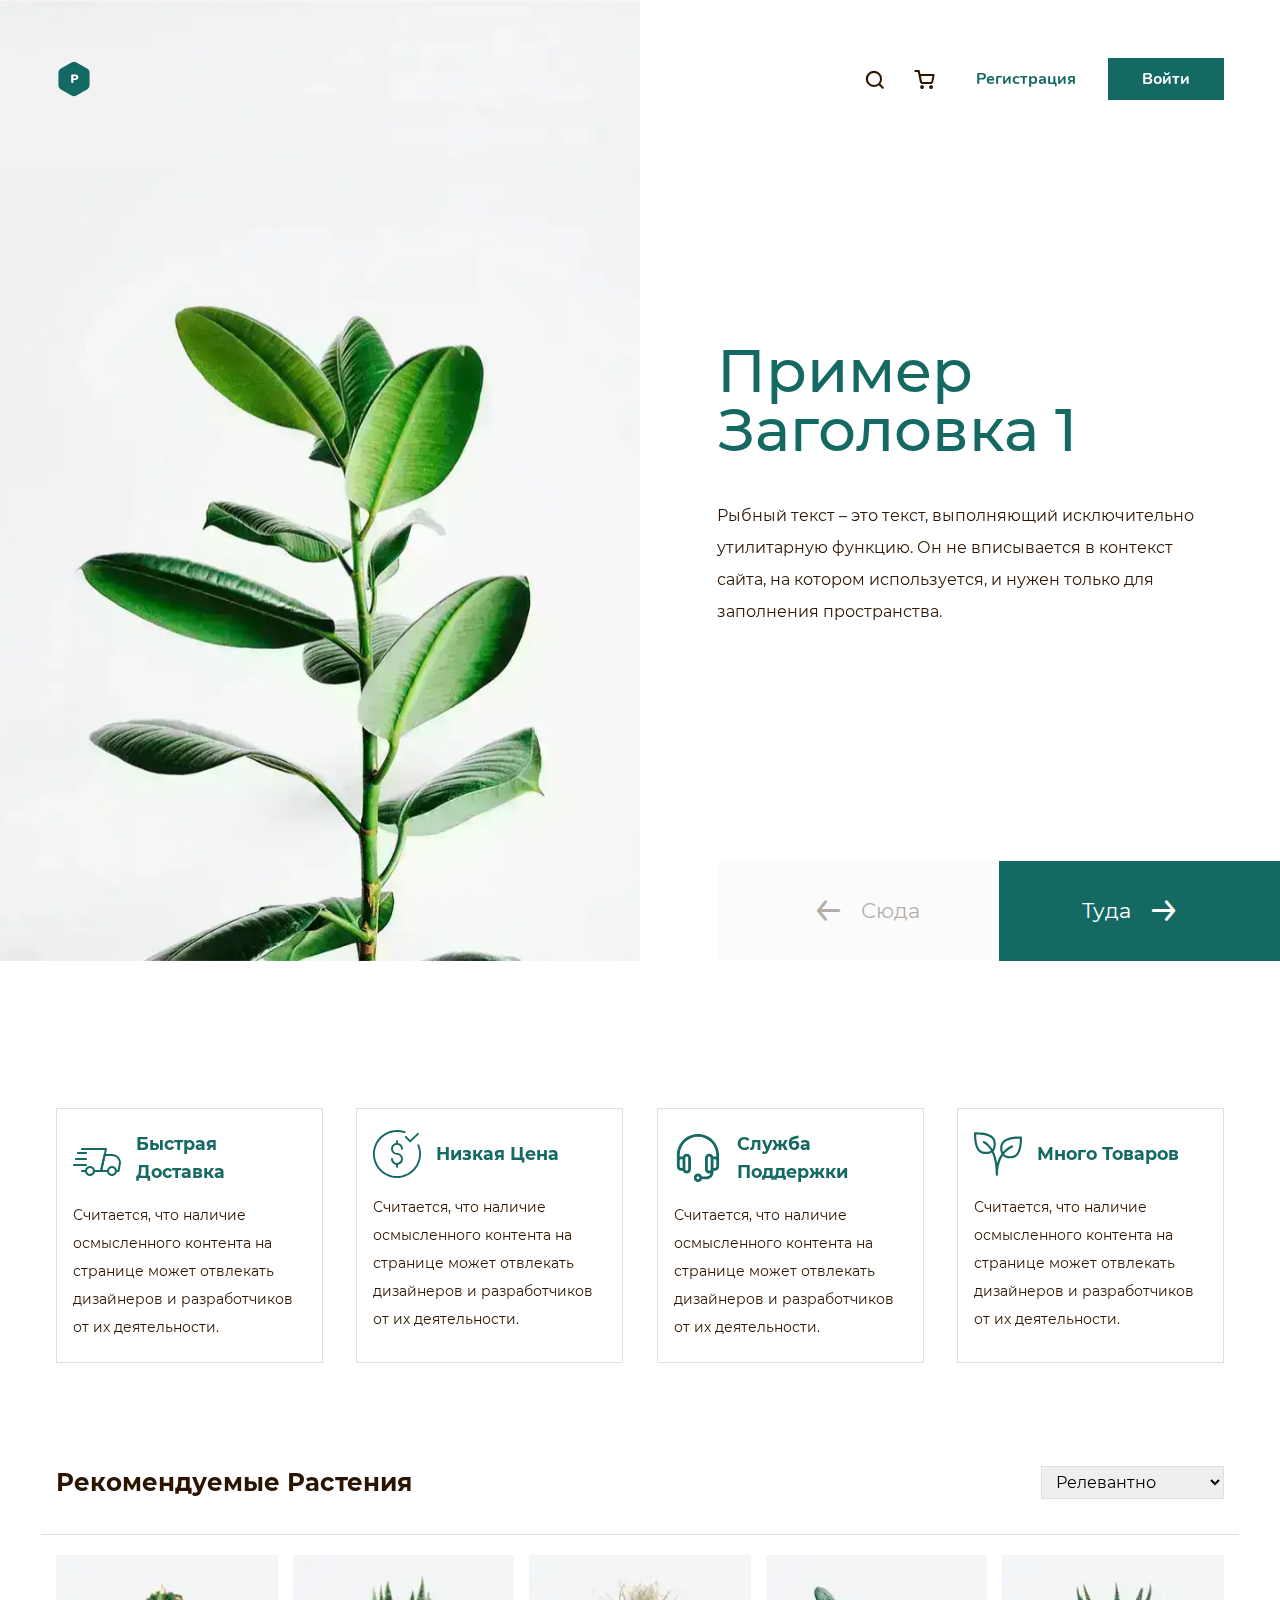
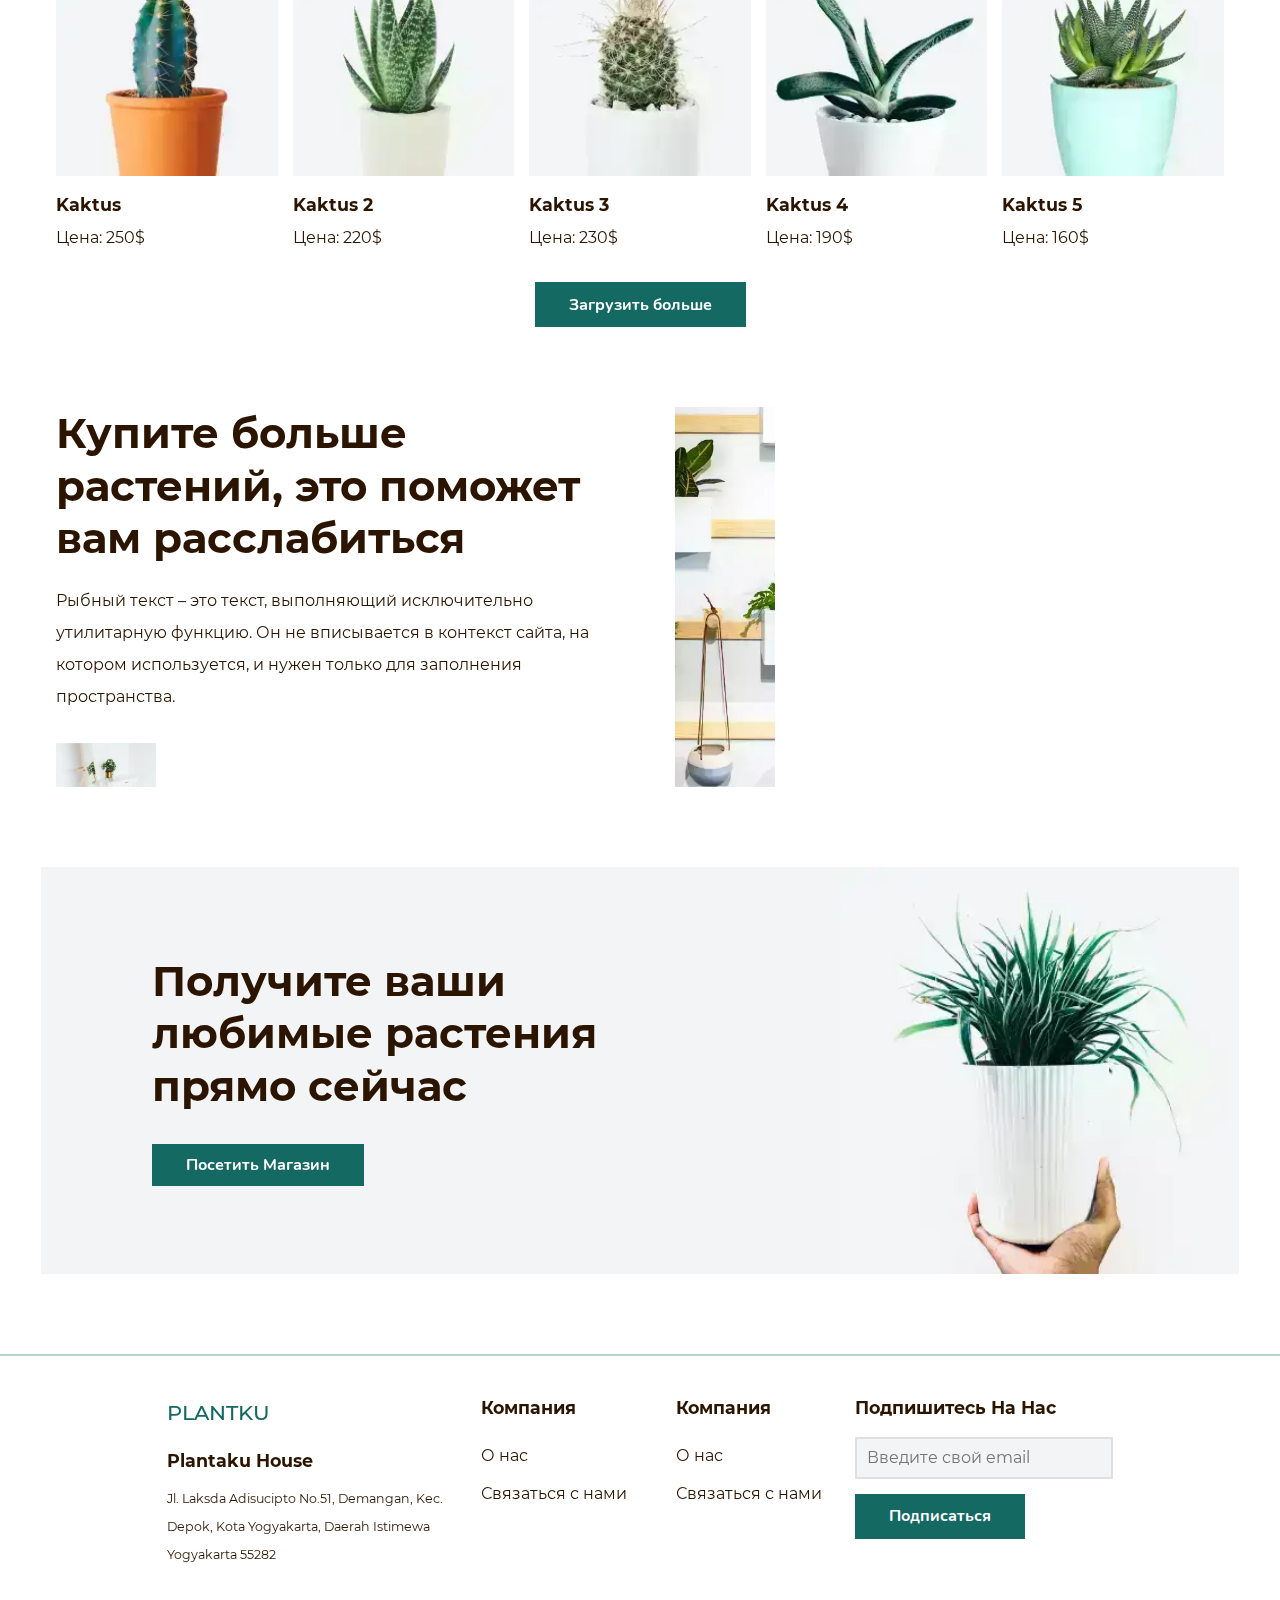
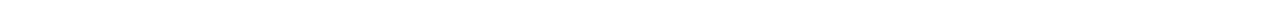
==== commit c6914875: "v1.04" ====
--- a/index.html
+++ b/index.html
@@ -100,13 +100,13 @@
                     <div class="intro__slider-images swiper-container">                         <div class="intro__slider-images--wrapper swiper-wrapper">                             <div class="intro__slider-images--item swiper-slide">-                                <picture><source srcset="img/Intro/intro-image-1.webp" type="image/webp"><img src="img/Intro/intro-image-1.jpg" loading="lazy" width="100%" alt="" class="intro__slider-images--item-img"></picture>+                                <picture><source srcset="img/Intro/intro-image-1.webp" type="image/webp"><img src="img/Intro/intro-image-1.jpg" loading="lazy" width="100" alt="" class="intro__slider-images--item-img"></picture>                             </div>                             <div class="intro__slider-images--item swiper-slide">-                                <picture><source srcset="img/Intro/intro-image-2.webp" type="image/webp"><img src="img/Intro/intro-image-2.jpg" loading="lazy" width="100%" alt="" class="intro__slider-images--item-img"></picture>+                                <picture><source srcset="img/Intro/intro-image-2.webp" type="image/webp"><img src="img/Intro/intro-image-2.jpg" loading="lazy" width="100" alt="" class="intro__slider-images--item-img"></picture>                             </div>                             <div class="intro__slider-images--item swiper-slide">-                                <picture><source srcset="img/Intro/intro-image-3.webp" type="image/webp"><img src="img/Intro/intro-image-3.jpg" loading="lazy" width="100%" alt="" class="intro__slider-images--item-img"></picture>+                                <picture><source srcset="img/Intro/intro-image-3.webp" type="image/webp"><img src="img/Intro/intro-image-3.jpg" loading="lazy" width="100" alt="" class="intro__slider-images--item-img"></picture>                             </div>                         </div>                     </div>@@ -396,12 +396,12 @@
                             </p>                         </div>                         <div class="more-plants__block--image">-                            <picture><source srcset="img/more-plants/image.webp" type="image/webp"><img src="img/more-plants/image.jpg" width="100%" alt="" class="more-plants__block--image-img"></picture>+                            <picture><source srcset="img/more-plants/image.webp" type="image/webp"><img src="img/more-plants/image.jpg" width="100" alt="" class="more-plants__block--image-img"></picture>                         </div>                     </div>                     <div class="more-plants__block">                         <div class="more-plants__block--large-image">-                            <picture><source srcset="img/more-plants/image-large.webp" type="image/webp"><img src="img/more-plants/image-large.jpg" width="100%" alt="" class="more-plants__block--large-image-img"></picture>+                            <picture><source srcset="img/more-plants/image-large.webp" type="image/webp"><img src="img/more-plants/image-large.jpg" width="100" alt="" class="more-plants__block--large-image-img"></picture>                         </div>                     </div>                 </div>@@ -483,8 +483,8 @@
                         Подпишитесь На Нас
                     </h2>
                     <form action="#" class="footer__mailing--form">
-                        <label for="">
-                            <input type="text" name="email" class="footer__mailing--input _input" placeholder="Введите свой email">
+                        <label for="mailing">
+                            <input type="text" id="mailing" name="email" class="footer__mailing--input _input" placeholder="Введите свой email">
                         </label>
                         <button type="submit" class="footer__mailing--submit _btn">
                             Подписаться
@@ -556,7 +556,9 @@
                     <h3 class="profile-settings--title title _min">
                         Ваш Аватар
                     </h3>
-                    <input type="file" class="profile-settings__item--avatar-input">
+                    <label>
+                        <input type="file" class="profile-settings__item--avatar-input" placeholder="Отправте ваш портрет для профиля" title="Отправте ваш портрет для профиля">
+                    </label>
                     <button class="profile-settings__item--submit avatar-submit _btn">
                         Установить
                     </button>
@@ -569,7 +571,7 @@
                         Поменять Имя
                     </h3>
                     <label>
-                        <input type="text" class="profile-settings__item--name-input _input">
+                        <input type="text" class="profile-settings__item--name-input _input" aria-placeholder="Введите имя" title="Введите имя">
                     </label>
                     <button class="profile-settings__item--submit name-submit _btn">
                         Изменить
@@ -580,7 +582,7 @@
                         Поменять Пароль
                     </h3>
                     <label>
-                        <input type="password" class="profile-settings__item--password-input _input">
+                        <input type="password" class="profile-settings__item--password-input _input" aria-placeholder="Введите пароль" title="Введите пароль">
                     </label>
                     <button class="profile-settings__item--submit password-submit _btn">
                         Изменить
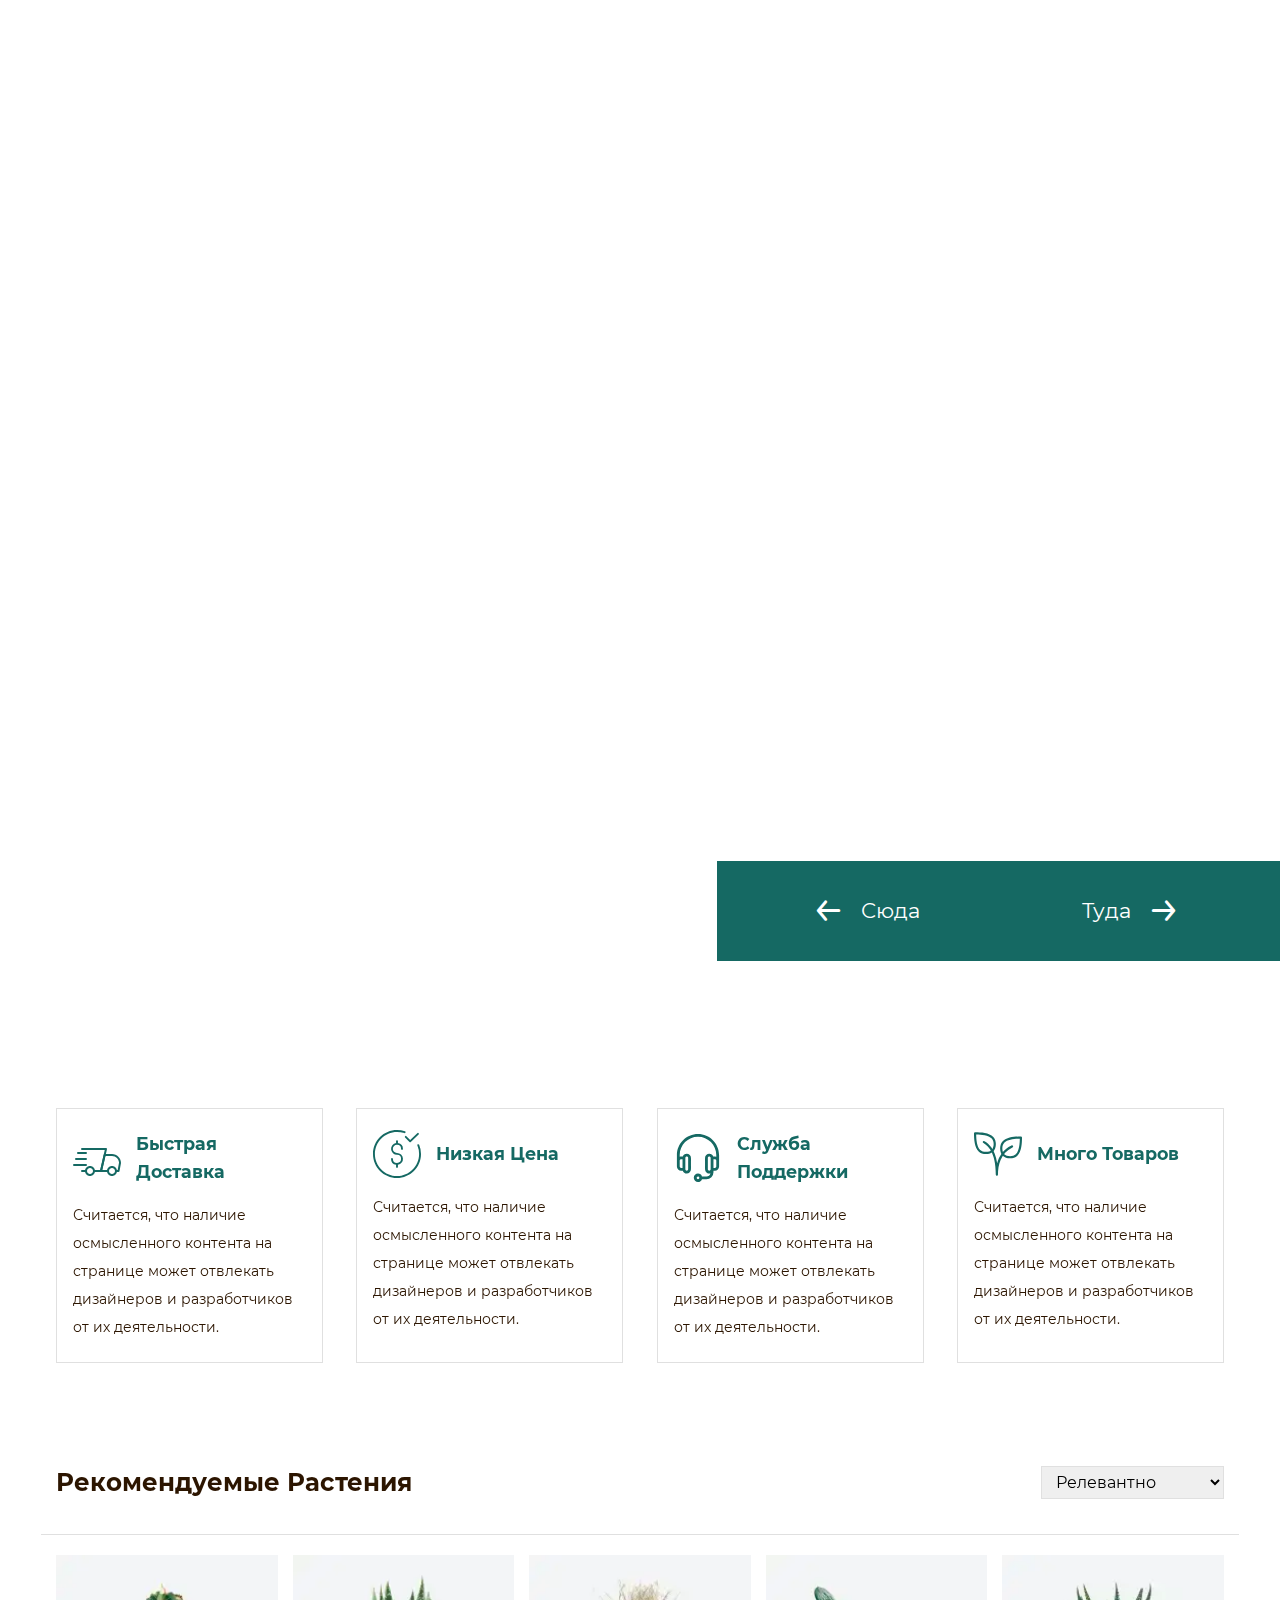
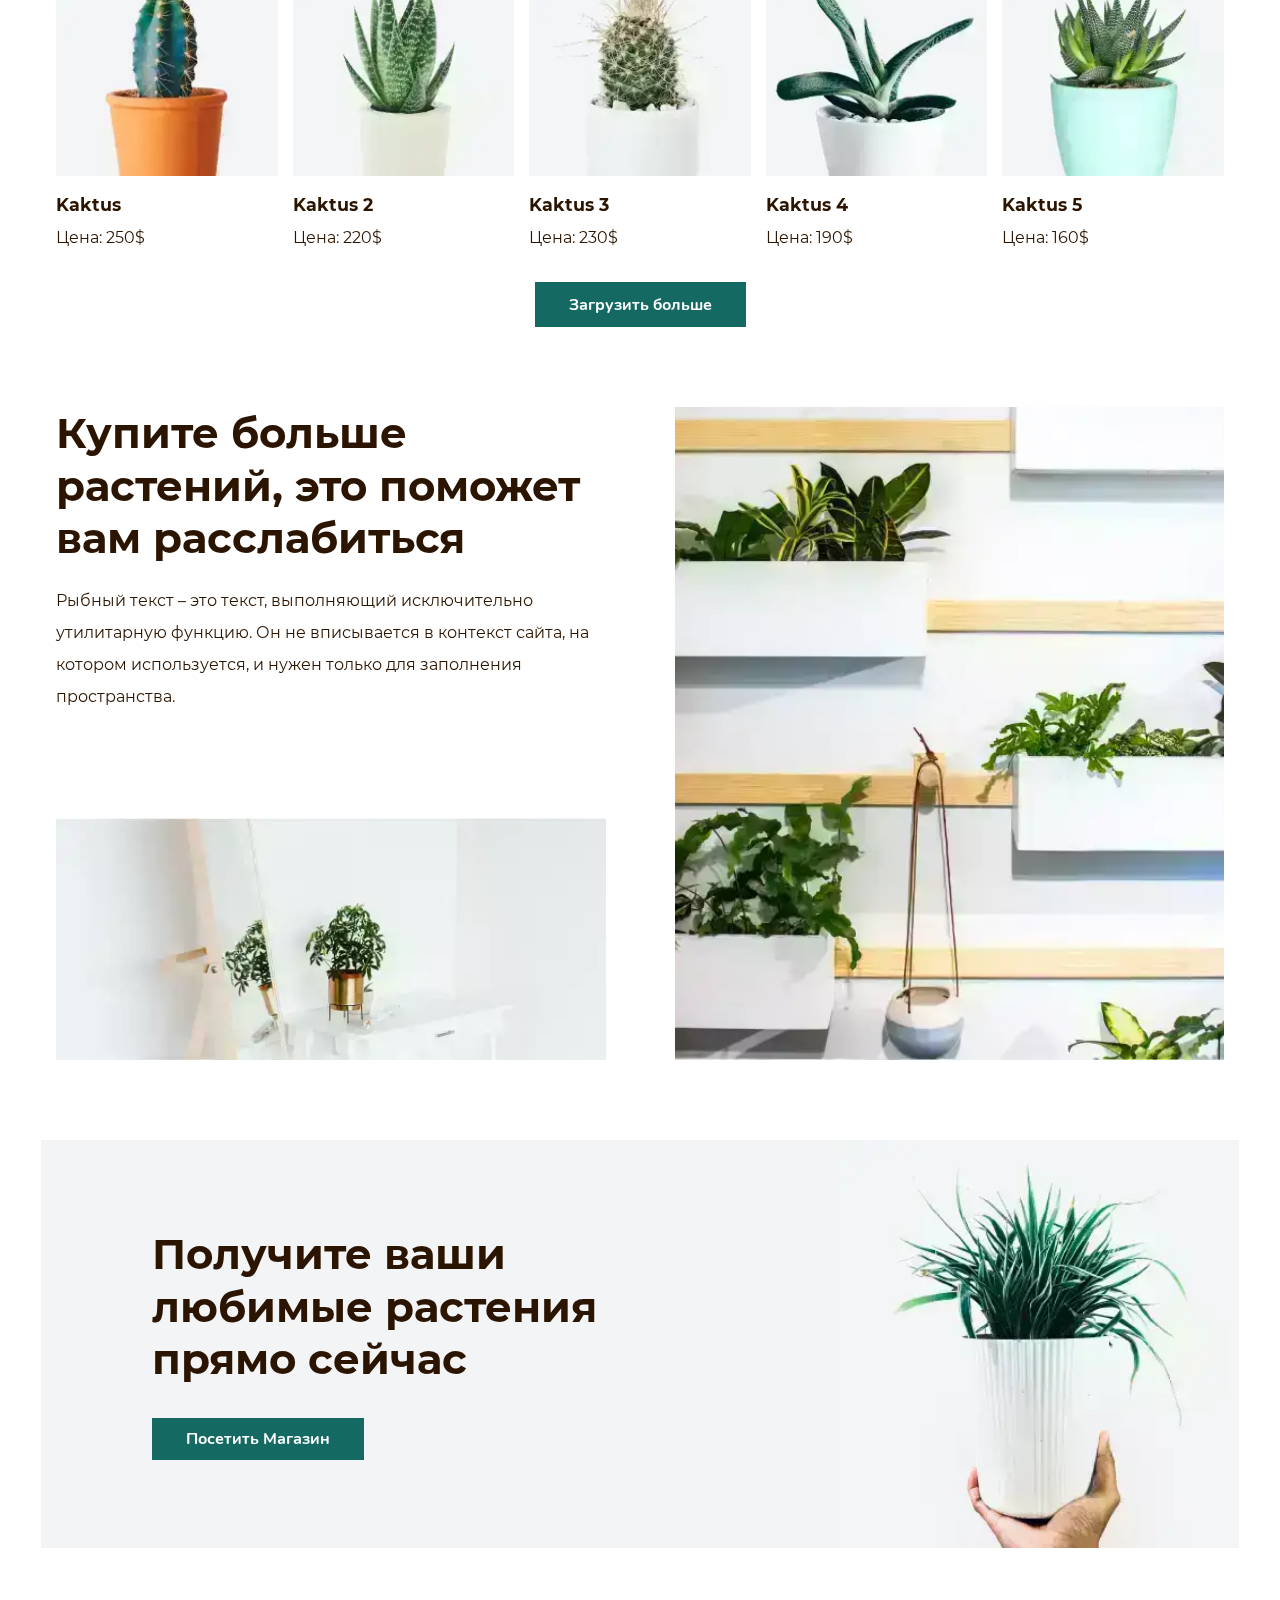
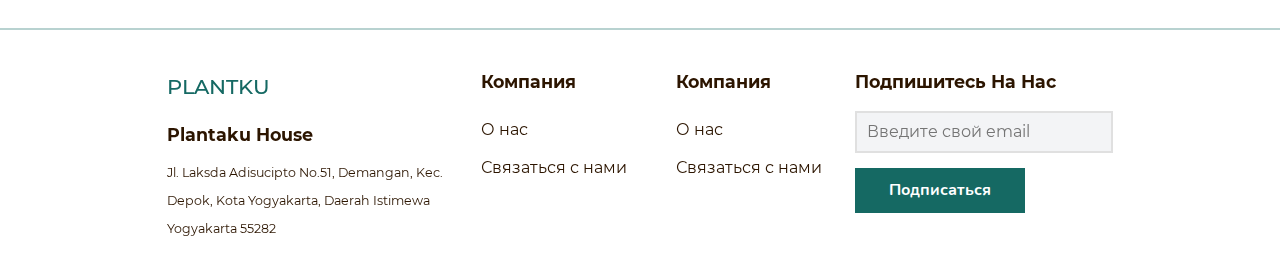
==== commit c7016719: "v1.04" ====
--- a/index.html
+++ b/index.html
@@ -5,7 +5,7 @@
     <meta name="viewport" content="width=device-width, initial-scale=1.0">
     <title>Planktu</title>
     <link rel="SHORTCUT ICON" href="img/ico.svg" type="image/svg">
-    <link rel="stylesheet" href="css/style.min.css">
+    <link rel="stylesheet" href="css/style.super-min.css">
     <meta property="og:title" content="Вёрстка интернет-магазина для портфолио">
     <meta property="og:description" content="Интернет-магазин растений написанный на HTML5, CSS3 (SCSS), JS. На сайте работают все интерактивные элементы (кроме поиска)">
     <meta property="og:url" content="https://luteet.github.io/Planktu/">
--- a/css/style.super-min.css
+++ b/css/style.super-min.css
@@ -0,0 +1 @@
+.footer__info--logo:hover,a,a:hover,a:visited{text-decoration:none}footer,header,main,nav{display:block}button,input{overflow:visible}.popup-form{-webkit-box-orient:vertical;-webkit-box-direction:normal;-ms-flex-direction:column;flex-direction:column}*{padding:0;margin:0;border:0}*,:after,:before{-webkit-box-sizing:border-box;box-sizing:border-box}body,html{height:100%;width:100%;line-height:1;font-size:14px;-ms-text-size-adjust:100%;-moz-text-size-adjust:100%;-webkit-text-size-adjust:100%}button,input{font-family:inherit}input::-ms-clear{display:none}button{cursor:pointer}button::-moz-focus-inner{padding:0;border:0}a:hover{text-decoration:underline}ul li{list-style:none}h1,h2,h3,h4,h5,h6{font-size:inherit;font-weight:400}@font-face{font-family:icomoon;src:url(https://luteet.github.io/Planktu/css/icomoon.eot?qjg7yo);src:url(https://luteet.github.io/Planktu/css/icomoon.eot?qjg7yo#iefix) format("embedded-opentype"),url(https://luteet.github.io/Planktu/css/icomoon.ttf?qjg7yo) format("truetype"),url(https://luteet.github.io/Planktu/css/icomoon.woff?qjg7yo) format("woff"),url(https://luteet.github.io/Planktu/css/icomoon.svg?qjg7yo#icomoon) format("svg");font-weight:400;font-style:normal;font-display:block}[class*=" _icon-"],[class^="_icon-"]{font-family:icomoon!important;font-style:normal;font-weight:400;font-variant:normal;text-transform:none;line-height:1;-webkit-font-smoothing:antialiased;-moz-osx-font-smoothing:grayscale}._icon-user:before{content:"\f2be"}._icon-arrow-go:before{content:"\e900"}._icon-arrow-back:before{content:"\e901"}._icon-down:before{content:"\e902"}._icon-search:before{content:"\e903"}._icon-shopping-cart:before{content:"\e904"}/*! normalize.css v8.0.1 | MIT License | github.com/necolas/normalize.css */html{line-height:1.15;-webkit-text-size-adjust:100%}body{margin:0}h1{font-size:2em;margin:.67em 0}a{background-color:transparent}img{vertical-align:top;border-style:none}button,input,select{font-family:inherit;font-size:100%;line-height:1.15;margin:0}button,select{text-transform:none}[type=button],[type=reset],[type=submit],button{-webkit-appearance:button}[type=button]::-moz-focus-inner,[type=reset]::-moz-focus-inner,[type=submit]::-moz-focus-inner,button::-moz-focus-inner{border-style:none;padding:0}[type=button]:-moz-focusring,[type=reset]:-moz-focusring,[type=submit]:-moz-focusring,button:-moz-focusring{outline:ButtonText dotted 1px}[type=checkbox],[type=radio]{-webkit-box-sizing:border-box;box-sizing:border-box;padding:0}[type=number]::-webkit-inner-spin-button,[type=number]::-webkit-outer-spin-button{height:auto}.swiper-slide,.swiper-wrapper{height:100%;position:relative;-webkit-transition-property:-webkit-transform;transition-property:-webkit-transform;-o-transition-property:transform;transition-property:transform;transition-property:transform,-webkit-transform}[type=search]{-webkit-appearance:textfield;outline-offset:-2px}[type=search]::-webkit-search-decoration{-webkit-appearance:none}::-webkit-file-upload-button{-webkit-appearance:button;font:inherit}summary{display:list-item}[hidden]{display:none}@font-face{font-family:swiper-icons;src:url("data:application/font-woff;charset=utf-8;base64, [base64]//wADZ2x5ZgAAAywAAADMAAAD2MHtryVoZWFkAAABbAAAADAAAAA2E2+eoWhoZWEAAAGcAAAAHwAAACQC9gDzaG10eAAAAigAAAAZAAAArgJkABFsb2NhAAAC0AAAAFoAAABaFQAUGG1heHAAAAG8AAAAHwAAACAAcABAbmFtZQAAA/gAAAE5AAACXvFdBwlwb3N0AAAFNAAAAGIAAACE5s74hXjaY2BkYGAAYpf5Hu/j+W2+MnAzMYDAzaX6QjD6/4//Bxj5GA8AuRwMYGkAPywL13jaY2BkYGA88P8Agx4j+/8fQDYfA1AEBWgDAIB2BOoAeNpjYGRgYNBh4GdgYgABEMnIABJzYNADCQAACWgAsQB42mNgYfzCOIGBlYGB0YcxjYGBwR1Kf2WQZGhhYGBiYGVmgAFGBiQQkOaawtDAoMBQxXjg/wEGPcYDDA4wNUA2CCgwsAAAO4EL6gAAeNpj2M0gyAACqxgGNWBkZ2D4/wMA+xkDdgAAAHjaY2BgYGaAYBkGRgYQiAHyGMF8FgYHIM3DwMHABGQrMOgyWDLEM1T9/w8UBfEMgLzE////P/5//f/V/xv+r4eaAAeMbAxwIUYmIMHEgKYAYjUcsDAwsLKxc3BycfPw8jEQA/[base64]/uznmfPFBNODM2K7MTQ45YEAZqGP81AmGGcF3iPqOop0r1SPTaTbVkfUe4HXj97wYE+yNwWYxwWu4v1ugWHgo3S1XdZEVqWM7ET0cfnLGxWfkgR42o2PvWrDMBSFj/IHLaF0zKjRgdiVMwScNRAoWUoH78Y2icB/yIY09An6AH2Bdu/UB+yxopYshQiEvnvu0dURgDt8QeC8PDw7Fpji3fEA4z/PEJ6YOB5hKh4dj3EvXhxPqH/SKUY3rJ7srZ4FZnh1PMAtPhwP6fl2PMJMPDgeQ4rY8YT6Gzao0eAEA409DuggmTnFnOcSCiEiLMgxCiTI6Cq5DZUd3Qmp10vO0LaLTd2cjN4fOumlc7lUYbSQcZFkutRG7g6JKZKy0RmdLY680CDnEJ+UMkpFFe1RN7nxdVpXrC4aTtnaurOnYercZg2YVmLN/d/gczfEimrE/fs/bOuq29Zmn8tloORaXgZgGa78yO9/cnXm2BpaGvq25Dv9S4E9+5SIc9PqupJKhYFSSl47+Qcr1mYNAAAAeNptw0cKwkAAAMDZJA8Q7OUJvkLsPfZ6zFVERPy8qHh2YER+3i/BP83vIBLLySsoKimrqKqpa2hp6+jq6RsYGhmbmJqZSy0sraxtbO3sHRydnEMU4uR6yx7JJXveP7WrDycAAAAAAAH//wACeNpjYGRgYOABYhkgZgJCZgZNBkYGLQZtIJsFLMYAAAw3ALgAeNolizEKgDAQBCchRbC2sFER0YD6qVQiBCv/H9ezGI6Z5XBAw8CBK/m5iQQVauVbXLnOrMZv2oLdKFa8Pjuru2hJzGabmOSLzNMzvutpB3N42mNgZGBg4GKQYzBhYMxJLMlj4GBgAYow/P/PAJJhLM6sSoWKfWCAAwDAjgbRAAB42mNgYGBkAIIbCZo5IPrmUn0hGA0AO8EFTQAA") format("woff");font-weight:400;font-style:normal}:root{--swiper-theme-color:#007aff;--swiper-navigation-size:44px;--accent:#156963;--bg-accent:#F3F4F6;--text:#2C1500;--gray:#E0E0E0;--dark:#333333;--black:#000000;--white:#FFFFFF;--error-bg:#ffdede;--error:#ff6f6f;--opacity:0.3}.swiper-container{margin-left:auto;margin-right:auto;position:relative;overflow:hidden;list-style:none;padding:0;z-index:1}.swiper-wrapper{width:100%;z-index:1;display:-webkit-box;display:-ms-flexbox;display:flex;-webkit-box-sizing:content-box;box-sizing:content-box}.popup{display:none}.swiper-wrapper{-webkit-transform:translate3d(0,0,0);transform:translate3d(0,0,0)}.swiper-slide{-ms-flex-negative:0;flex-shrink:0;width:100%}.swiper-button-next,.swiper-button-prev{position:absolute;top:50%;width:calc(var(--swiper-navigation-size)/ 44 * 27);height:var(--swiper-navigation-size);margin-top:calc(0px - (var(--swiper-navigation-size)/ 2));z-index:10;cursor:pointer;display:-webkit-box;display:-ms-flexbox;display:flex;-webkit-box-align:center;-ms-flex-align:center;align-items:center;-webkit-box-pack:center;-ms-flex-pack:center;justify-content:center;color:var(--swiper-navigation-color,var(--swiper-theme-color))}.featured__type-list--select:hover{cursor:pointer}.swiper-button-next:after,.swiper-button-prev:after{font-family:swiper-icons;font-size:var(--swiper-navigation-size);text-transform:none!important;letter-spacing:0;font-variant:initial;line-height:1}.swiper-button-prev{left:10px;right:auto}.swiper-button-prev:after{content:'prev'}.swiper-button-next{right:10px;left:auto}.swiper-button-next:after{content:'next'}._input,.profile__list{border:2px solid var(--gray)}@-webkit-keyframes swiper-preloader-spin{100%{-webkit-transform:rotate(360deg);transform:rotate(360deg)}}@keyframes swiper-preloader-spin{100%{-webkit-transform:rotate(360deg);transform:rotate(360deg)}}@font-face{font-weight:400;font-family:Montserrat;font-display:swap;font-style:normal;src:url(https://luteet.github.io/Planktu/css/https://luteet.github.io/Planktu/css/Montserrat-Regular.woff) format("woff"),url(Montserrat-Regular.woff) format("woff2")}@font-face{font-weight:500;font-family:Montserrat;font-display:swap;font-style:normal;src:url(https://luteet.github.io/Planktu/css/https://luteet.github.io/Planktu/css/Montserrat-Medium.woff) format("woff"),url(Montserrat-Medium.woff) format("woff2")}@font-face{font-weight:700;font-family:Montserrat;font-display:swap;font-style:normal;src:url(https://luteet.github.io/Planktu/css/https://luteet.github.io/Planktu/css/Montserrat-Bold.woff) format("woff"),url(Montserrat-Bold.woff) format("woff2")}@font-face{font-weight:700;font-family:Nunito;font-display:swap;font-style:normal;src:url(https://luteet.github.io/Planktu/css/https://luteet.github.io/Planktu/css/Nunito-Bold.woff) format("woff"),url(Nunito-Bold.woff) format("woff2")}body{font-family:Montserrat;font-weight:400;line-height:175%;font-size:14px;background-color:var(--white);color:var(--text)}._btn,._link{font-family:Nunito}a{color:color}._flex-body{display:-webkit-box;display:-ms-flexbox;display:flex;-webkit-box-pack:justify;-ms-flex-pack:justify;justify-content:space-between;-webkit-box-align:center;-ms-flex-align:center;align-items:center}.wrapper{overflow:hidden}.container{padding:0 15px;margin:0 auto;max-width:1198px}.container._min{max-width:976px}.container._popup{max-width:100%}.section-padding{padding:40px 0}._input{background-color:var(--bg-accent);padding:10px;-webkit-transition:all .2s ease-in-out;-o-transition:all .2s ease-in-out;transition:all .2s ease-in-out}._btn,._input:focus{border:2px solid var(--accent)}._link{color:var(--accent);padding:.3em 2em}.popup{position:fixed;left:0;top:0;width:100%;height:100%;opacity:0;visibility:hidden;z-index:1000;-webkit-transition:all .2s ease-in-out;-o-transition:all .2s ease-in-out;transition:all .2s ease-in-out}.popup:target{display:block}.popup:target{opacity:1;visibility:visible}.popup-title{width:100%;text-align:center;margin:0 0 15px}.popup-form{display:-webkit-box;display:-ms-flexbox;display:flex}.popup-form>*{margin:10px 0;display:-webkit-box;display:-ms-flexbox;display:flex;-webkit-box-orient:vertical;-webkit-box-direction:normal;-ms-flex-direction:column;flex-direction:column}.popup-form-placeholder{font-size:12px}.popup-form-submit{margin:15px 0 0}.popup-close-btn{position:absolute;right:15px;top:15px;font-size:31px;background-color:transparent;color:#fff;text-shadow:1px 1px 2px #000;z-index:100}.popup-content{width:100%;height:100%;position:relative;display:-webkit-box;display:-ms-flexbox;display:flex;overflow-y:auto;padding:15px}.popup-content::before{content:'';position:fixed;left:0;top:0;width:100%;height:100%;background-color:var(--black);opacity:.3;z-index:-1}.popup-content-body{position:relative;padding:15px;margin:auto;background-color:var(--white)}._btn{display:inline-block;color:var(--white);background-color:var(--accent);padding:.3em 2em}._icon-btn{background:0 0;-webkit-transition:all .2s ease-in-out;-o-transition:all .2s ease-in-out;transition:all .2s ease-in-out}button._btn{padding:.7em 2em}._icon-btn{width:20px;height:20px;padding:20px;font-size:0;position:relative}._icon-btn::before{position:absolute;left:50%;top:50%;-webkit-transform:translate(-50%,-50%);-ms-transform:translate(-50%,-50%);transform:translate(-50%,-50%);font-size:1.5rem}.product-buy-img{position:absolute;opacity:0;-webkit-transform:scale(1);-ms-transform:scale(1);transform:scale(1);z-index:1000;-webkit-transition:left .3s ease-in-out,top .3s ease-in-out,-webkit-transform .5s ease-in-out;transition:left .3s ease-in-out,top .3s ease-in-out,-webkit-transform .5s ease-in-out;-o-transition:transform .5s ease-in-out,left .3s ease-in-out,top .3s ease-in-out;transition:transform .5s ease-in-out,left .3s ease-in-out,top .3s ease-in-out;transition:transform .5s ease-in-out,left .3s ease-in-out,top .3s ease-in-out,-webkit-transform .5s ease-in-out}.header,.header::before,.header__search--input,.profile__list{-webkit-transition:all .2s ease-in-out;-o-transition:all .2s ease-in-out;transition:all .2s ease-in-out}.main-title{font-weight:500;font-size:4.25rem;line-height:100%;color:var(--accent)}.header__cart--quantity,.section-title,.title{font-weight:700}.title{font-size:1.75rem}.title._min{font-size:1.25rem}.section-title{font-size:2.5rem;line-height:125%}.profile{position:relative;display:none}.profile__list{position:absolute;right:0;top:calc(100% + 15px);background-color:var(--bg-accent);display:-webkit-box;display:-ms-flexbox;display:flex;-webkit-box-orient:vertical;-webkit-box-direction:normal;-ms-flex-direction:column;flex-direction:column;padding:15px;margin:-10px 0;z-index:100;opacity:0;visibility:hidden}.header,.header._top{padding:5px 0}.profile__list>*{margin:10px 0}.profile__btn--main{display:block;margin:0 0 0 10px}.profile__name::before{content:attr(data-before)}.featured__item--image .featured__item--nav::before,.footer::before,.header::before,.intro__main-slider--btn::after,.intro__slider-images::before{content:''}.profile__avatar{position:absolute;left:50%;top:50%;-webkit-transform:translate(-50%,-50%);-ms-transform:translate(-50%,-50%);transform:translate(-50%,-50%);width:25px;border-radius:50%;z-index:-1}.header,.header::before{-webkit-transform:translate(0,0);-ms-transform:translate(0,0);transform:translate(0,0);top:0;left:0}.profile-settings__list{margin:0 0 -20px}.profile-settings__item{margin:20px 0;display:-webkit-box;display:-ms-flexbox;display:flex;-webkit-box-orient:vertical;-webkit-box-direction:normal;-ms-flex-direction:column;flex-direction:column}.profile-settings__item--remove-submit{opacity:0;visibility:hidden;position:absolute}.profile-settings__item>*{margin:5px 0}.profile-settings__item label{display:-webkit-box;display:-ms-flexbox;display:flex;-webkit-box-orient:vertical;-webkit-box-direction:normal;-ms-flex-direction:column;flex-direction:column}.header{position:fixed;width:100%;z-index:100;opacity:0;visibility:hidden}.header::before{position:absolute;width:100%;height:100%;background-color:var(--white);z-index:-1}.header ._icon-btn{color:var(--text)}.header__menu{margin:0 0 0 15px}.header__list--item{margin:0 5px}.header__search{position:relative}.header__search--input{position:absolute;left:calc(-100% - 15px);top:calc(100% + 15px);opacity:0;visibility:hidden}.header__search--input._show{opacity:1;visibility:visible}.header__cart{position:relative}.header__cart .product-quantity{display:-webkit-inline-box;display:-ms-inline-flexbox;display:inline-flex;-webkit-box-pack:center;-ms-flex-pack:center;justify-content:center;-webkit-box-align:center;-ms-flex-align:center;align-items:center;position:absolute;left:100%;top:5px;-webkit-transform:translate(calc(-50% - 5px),calc(-50% + 5px));-ms-transform:translate(calc(-50% - 5px),calc(-50% + 5px));transform:translate(calc(-50% - 5px),calc(-50% + 5px));text-align:center;width:20px;height:20px;padding:3px 0 0;z-index:2;color:var(--white);background-color:var(--accent);border-radius:50%;font-size:.7rem;opacity:0;visibility:hidden;-webkit-transition:all .2s ease-in-out;-o-transition:all .2s ease-in-out;transition:all .2s ease-in-out}.header__account--list,.header__cart--list{top:calc(100% + 15px);background-color:var(--bg-accent);border:2px solid var(--gray);right:0;-webkit-transition:all .2s ease-in-out;-o-transition:all .2s ease-in-out;transition:all .2s ease-in-out}.header__cart .product-quantity._show{opacity:1;visibility:visible}.header__cart--list{position:absolute;width:280px;max-height:300px;overflow:auto;opacity:0;visibility:hidden}.header__cart--list .list-null{display:none;text-align:center;padding:15px 0}.header__cart--list .list-null._show{display:block}.header__cart--item{padding:10px;-webkit-box-pack:start;-ms-flex-pack:start;justify-content:flex-start}.header__cart--item:not(:first-child){margin:5px 0 0}.header__cart--image{-webkit-box-flex:0;-ms-flex:0 1 100px;flex:0 1 100px;margin:0 5px 0 0}.header__cart--info{display:-webkit-box;display:-ms-flexbox;display:flex;-webkit-box-orient:vertical;-webkit-box-direction:normal;-ms-flex-direction:column;flex-direction:column}.header__cart--name{margin:0 0 10px}.header__cart--name .title-link{color:var(--text)}.header__cart--quantity::before{content:attr(data-text);font-weight:500}.header__cart--price{font-weight:700}.header__cart--price::before{content:attr(data-text);font-weight:500}.header__cart--price::after{content:attr(data-currency)}.header__account{position:relative}.header__account--list{position:absolute;opacity:0;visibility:hidden}.header__account--btn{display:block;color:var(--white)}.header__account--btn::after{content:'▲';position:absolute;left:20px;bottom:-25px;-webkit-transform:translate(-50%,0);-ms-transform:translate(-50%,0);transform:translate(-50%,0);font-size:35px;color:var(--bg-accent);z-index:-1;opacity:0;-webkit-transition:all .2s ease-in-out;-o-transition:all .2s ease-in-out;transition:all .2s ease-in-out}.header__account--list{display:-webkit-box;display:-ms-flexbox;display:flex;-webkit-box-orient:vertical;-webkit-box-direction:normal;-ms-flex-direction:column;flex-direction:column;padding:15px 5px}.header__account--list-btn{display:block}.header__account--item{margin:10px 0}.intro{position:relative;display:-webkit-box;display:-ms-flexbox;display:flex;min-height:100vh;padding:0;margin:0 0 10vw}.intro__container{margin:auto}.intro__body{display:-webkit-box;display:-ms-flexbox;display:flex;-webkit-box-orient:vertical;-webkit-box-direction:normal;-ms-flex-direction:column;flex-direction:column}.intro__slider-images{width:100%;height:100%;position:absolute!important;left:0;top:0;z-index:-1}.intro__slider-images::before{position:absolute;left:0;top:0;width:100%;height:100%;background-color:#000;opacity:var(--opacity);z-index:2}.intro__slider-images--wrapper{width:100%;height:100%;position:absolute!important;left:0;top:0}.intro__slider-images--item{position:absolute;left:0;top:0;width:100%;height:100%;z-index:2}.intro__slider-images--item-img{-o-object-fit:cover;object-fit:cover;position:absolute;left:0;top:0;width:100%;height:100%;opacity:0;-webkit-transition:all .2s ease-in-out;-o-transition:all .2s ease-in-out;transition:all .2s ease-in-out}.intro__main-slider{z-index:2;padding:115px 0;margin:auto 0 auto auto;width:100%}.intro__main-slider--item{width:calc(100vw - 30px)!important}.intro__main-slider--item-wrapper{opacity:0!important;visibility:hidden;-webkit-transition:all .2s ease-in-out;-o-transition:all .2s ease-in-out;transition:all .2s ease-in-out}.intro__main-slider--navigation{position:absolute;right:0;bottom:0;width:100%;display:-webkit-box;display:-ms-flexbox;display:flex;-webkit-box-pack:end;-ms-flex-pack:end;justify-content:flex-end}.intro__main-slider--btn{font-size:1.5rem;padding:50px 40px;border-radius:0;-webkit-box-flex:0;-ms-flex:0 1 50%;flex:0 1 50%;position:static;color:var(--white);background-color:var(--accent);-webkit-transition:all .2s ease-in-out;-o-transition:all .2s ease-in-out;transition:all .2s ease-in-out}.featured__item,.featured__item--image{position:relative}.intro__text,.intro__title{color:var(--white)}.intro__main-slider--btn-icon{margin:0 15px;font-size:2.5rem}.intro__text{line-height:200%}.advantages__item--title,.footer__info--logo{color:var(--accent)}.advantages__list{-ms-flex-wrap:wrap;flex-wrap:wrap;-webkit-box-align:stretch;-ms-flex-align:stretch;align-items:stretch;margin:calc(-15px / 2) 0}.advantages__item{-webkit-box-flex:1;-ms-flex:1 1 auto;flex:1 1 auto;margin:calc(15px / 2) 0;padding:11px 8px;border:1px solid var(--gray)}.advantages__item--header{display:-webkit-box;display:-ms-flexbox;display:flex;-webkit-box-align:center;-ms-flex-align:center;align-items:center;margin:0 0 15px}.advantages__item--icon{margin:0 15px 0 0}.advantages__item--text{font-size:1rem}.featured__header{padding:0 0 20px;margin:0 -15px 20px;border-bottom:1px solid var(--gray);-ms-flex-wrap:wrap;flex-wrap:wrap}.featured__header>*{margin:15px}.featured__type-list--select{border:1px solid var(--gray);padding:5px 10px}.featured__list{margin:calc(-15px / 2);padding:0 0 15px;-ms-flex-wrap:wrap;flex-wrap:wrap;-webkit-box-pack:start;-ms-flex-pack:start;justify-content:start}.featured__item{-webkit-box-flex:0;-ms-flex:0 1 calc(50% - (30px / 2));flex:0 1 calc(50% - (30px / 2));margin:calc(15px / 2)}.featured__item--btn{display:inline-block;margin:5px}.featured__item--image-img,.featured__item--image-link{display:block;width:100%}.featured__item--image-link:focus+.featured__item--nav,.featured__item--image:focus .featured__item--nav,.featured__item--image:hover .featured__item--nav{opacity:1;visibility:visible}.featured__item--image .featured__item--nav{display:none;position:absolute;left:0;top:0;width:100%;height:100%;-webkit-box-align:center;-ms-flex-align:center;align-items:center;-webkit-box-pack:center;-ms-flex-pack:center;justify-content:center;-webkit-box-orient:vertical;-webkit-box-direction:normal;-ms-flex-direction:column;flex-direction:column;margin:0;opacity:0;visibility:hidden;z-index:2;-webkit-transition:all .2s ease-in-out;-o-transition:all .2s ease-in-out;transition:all .2s ease-in-out}.featured__item--image .featured__item--nav::before{position:absolute;left:0;top:0;width:100%;height:100%;background-color:var(--black);opacity:var(--opacity);z-index:-1}.add__container,.footer{position:relative}.featured__item--nav{margin:5px 0 0;text-align:center}.featured__item--title{margin:15px 0 5px}.featured__item--title a{color:var(--text)}.featured__loadmore{margin:15px 0 0;display:-webkit-box;display:-ms-flexbox;display:flex;-webkit-box-pack:center;-ms-flex-pack:center;justify-content:center}.more-plants__body{-webkit-box-align:stretch;-ms-flex-align:stretch;align-items:stretch;-webkit-box-orient:vertical;-webkit-box-direction:normal;-ms-flex-direction:column;flex-direction:column}.more-plants__block{-webkit-box-flex:1;-ms-flex:1 1 100%;flex:1 1 100%;display:-webkit-box;display:-ms-flexbox;display:flex;-webkit-box-orient:vertical;-webkit-box-direction:normal;-ms-flex-direction:column;flex-direction:column;margin:15px 0}.more-plants__block--title{margin:0 0 20px}.more-plants__block--text{line-height:200%}.more-plants__block--image{-webkit-box-flex:1;-ms-flex:1 1 100%;flex:1 1 100%;margin:30px 0 0}.more-plants__block--image-img{height:250px;width:100%;-o-object-fit:cover;object-fit:cover}.more-plants__block--large-image{height:100%}.more-plants__block--large-image-img{height:500px;width:100%;-o-object-fit:cover;object-fit:cover}.add__container{background-color:var(--bg-accent)}.add__body{padding:0;-webkit-box-orient:vertical;-webkit-box-direction:normal;-ms-flex-direction:column;flex-direction:column}.add__info{z-index:2;-webkit-box-flex:0;-ms-flex:0 1 60%;flex:0 1 60%;padding:30px 0;text-align:center}.add__info--title{margin:0 0 32px}.add__image{height:100%;z-index:1}.add__image--img{width:100%;-o-object-fit:cover;object-fit:cover}.footer__body{-webkit-box-align:center;-ms-flex-align:center;align-items:center;-webkit-box-orient:vertical;-webkit-box-direction:normal;-ms-flex-direction:column;flex-direction:column;text-align:center;padding:40px 0 0}.footer::before{position:absolute;left:0;top:40px;width:100%;height:2px;background-color:var(--accent);opacity:var(--opacity)}.footer__info{display:-webkit-box;display:-ms-flexbox;display:flex;-webkit-box-orient:vertical;-webkit-box-direction:normal;-ms-flex-direction:column;flex-direction:column;margin:-10px 0}.footer__info>*{margin:5px 0}.footer__info--logo{font-weight:500;font-size:1.5rem;margin-bottom:15px;margin-top:15px}.footer__info--address{color:var(--text);font-size:.9rem}.footer__nav{-webkit-box-flex:1;-ms-flex:1 1 100%;flex:1 1 100%;margin:40px 0}.footer__nav--list{-webkit-box-pack:space-evenly;-ms-flex-pack:space-evenly;justify-content:space-evenly}.footer__nav--item{margin:0 15px}.footer__nav--item-link{display:inline-block;padding:5px 0;color:var(--text)}.footer__nav--title{margin:0 0 15px;font-weight:700}.footer__mailing--title{margin:0 0 15px}.footer__mailing--input{min-width:234px}.footer__mailing--submit{margin:15px 0 0}@media (min-width:500px){.advantages__list{margin:calc(-15px / 2)}.advantages__item{-webkit-box-flex:0;-ms-flex:0 1 calc(50% - (30px / 2));flex:0 1 calc(50% - (30px / 2));margin:calc(15px / 2);padding:21px 16px}}@media (min-width:600px){.container._popup{max-width:550px}.profile{padding:15px 0}.header__search--input{position:static}.header__cart .product-quantity{top:0}.header__account{margin:0 0 0 -5px}.header__account--list-btn{display:none}.header__account--list{position:relative;left:0;top:0;opacity:1;visibility:visible;-webkit-transition:all 0s ease-in-out;-o-transition:all 0s ease-in-out;transition:all 0s ease-in-out;-webkit-box-orient:horizontal;-webkit-box-direction:normal;-ms-flex-direction:row;flex-direction:row;background-color:transparent;border:0;padding:0}.header__account--link._sign-up{color:var(--accent)}}@media (min-width:769px){body{font-size:16px}.section-title{font-size:3rem}.header{padding:0}.header._top{padding:15px 0}.header._top::before{-webkit-transform:translate(0,-100%);-ms-transform:translate(0,-100%);transform:translate(0,-100%)}.intro{padding:186px 0}.intro__body{display:block}.intro__slider-images{position:absolute;left:0;top:0;width:50vw;height:100%}.intro__slider-images::before{display:none}.intro__main-slider{width:calc(50% - 77px)}.intro__main-slider--item{width:100%!important}.intro__main-slider--navigation{width:50%}.intro__main-slider--btn{-webkit-box-flex:0;-ms-flex:0 1 calc(50% - (77px / 2));flex:0 1 calc(50% - (77px / 2))}.intro__title{color:var(--accent)}.intro__text{color:var(--text)}.advantages__item{-webkit-box-flex:0;-ms-flex:0 1 calc(33.333% - (30px / 2));flex:0 1 calc(33.333% - (30px / 2))}.featured__item{-webkit-box-flex:0;-ms-flex:0 1 calc(20% - (30px / 2));flex:0 1 calc(20% - (30px / 2))}.add__body,.more-plants__body{-webkit-box-orient:horizontal;-webkit-box-direction:normal;-ms-flex-direction:row;flex-direction:row}.more-plants__body{margin:0 calc(-15px / 2)}.more-plants__block{-webkit-box-flex:0;-ms-flex:0 1 calc(50% - (84px / 2));flex:0 1 calc(50% - (84px / 2));margin:0 calc(15px / 2)}.more-plants__block--image{display:-webkit-box;display:-ms-flexbox;display:flex;-webkit-box-align:end;-ms-flex-align:end;align-items:flex-end}.more-plants__block--image-img{height:auto}.more-plants__block--large-image-img{height:100%}.add__info{text-align:left;padding:88px 0}.add__image{position:absolute;right:0;top:0}.add__image--img{height:100%;max-width:400px}.footer__body{-webkit-box-orient:horizontal;-webkit-box-direction:normal;-ms-flex-direction:row;flex-direction:row;-webkit-box-align:start;-ms-flex-align:start;align-items:flex-start;text-align:left}.footer__nav{margin:0}}@media (min-width:992px){.header ._icon-btn,.header._top ._icon-btn{color:var(--text)}.header._top{padding:48px 0}.intro{margin:0 0 100px}.advantages__item{-webkit-box-flex:0;-ms-flex:0 1 calc(20% + 30px);flex:0 1 calc(20% + 30px);margin:15px calc(15px / 2)}}@media (any-hover:hover){._btn{-webkit-transition:all .2s ease-in-out;-o-transition:all .2s ease-in-out;transition:all .2s ease-in-out}._btn:hover{background-color:transparent;color:var(--accent);text-decoration:none}.intro__main-slider--btn:hover{background-color:var(--accent)}._icon-btn:hover{color:var(--accent)}.featured__item--image .featured__item--btn:hover{color:var(--white)}.featured__item--image .featured__item--nav{display:-webkit-box;display:-ms-flexbox;display:flex}.featured__item--nav{display:none}}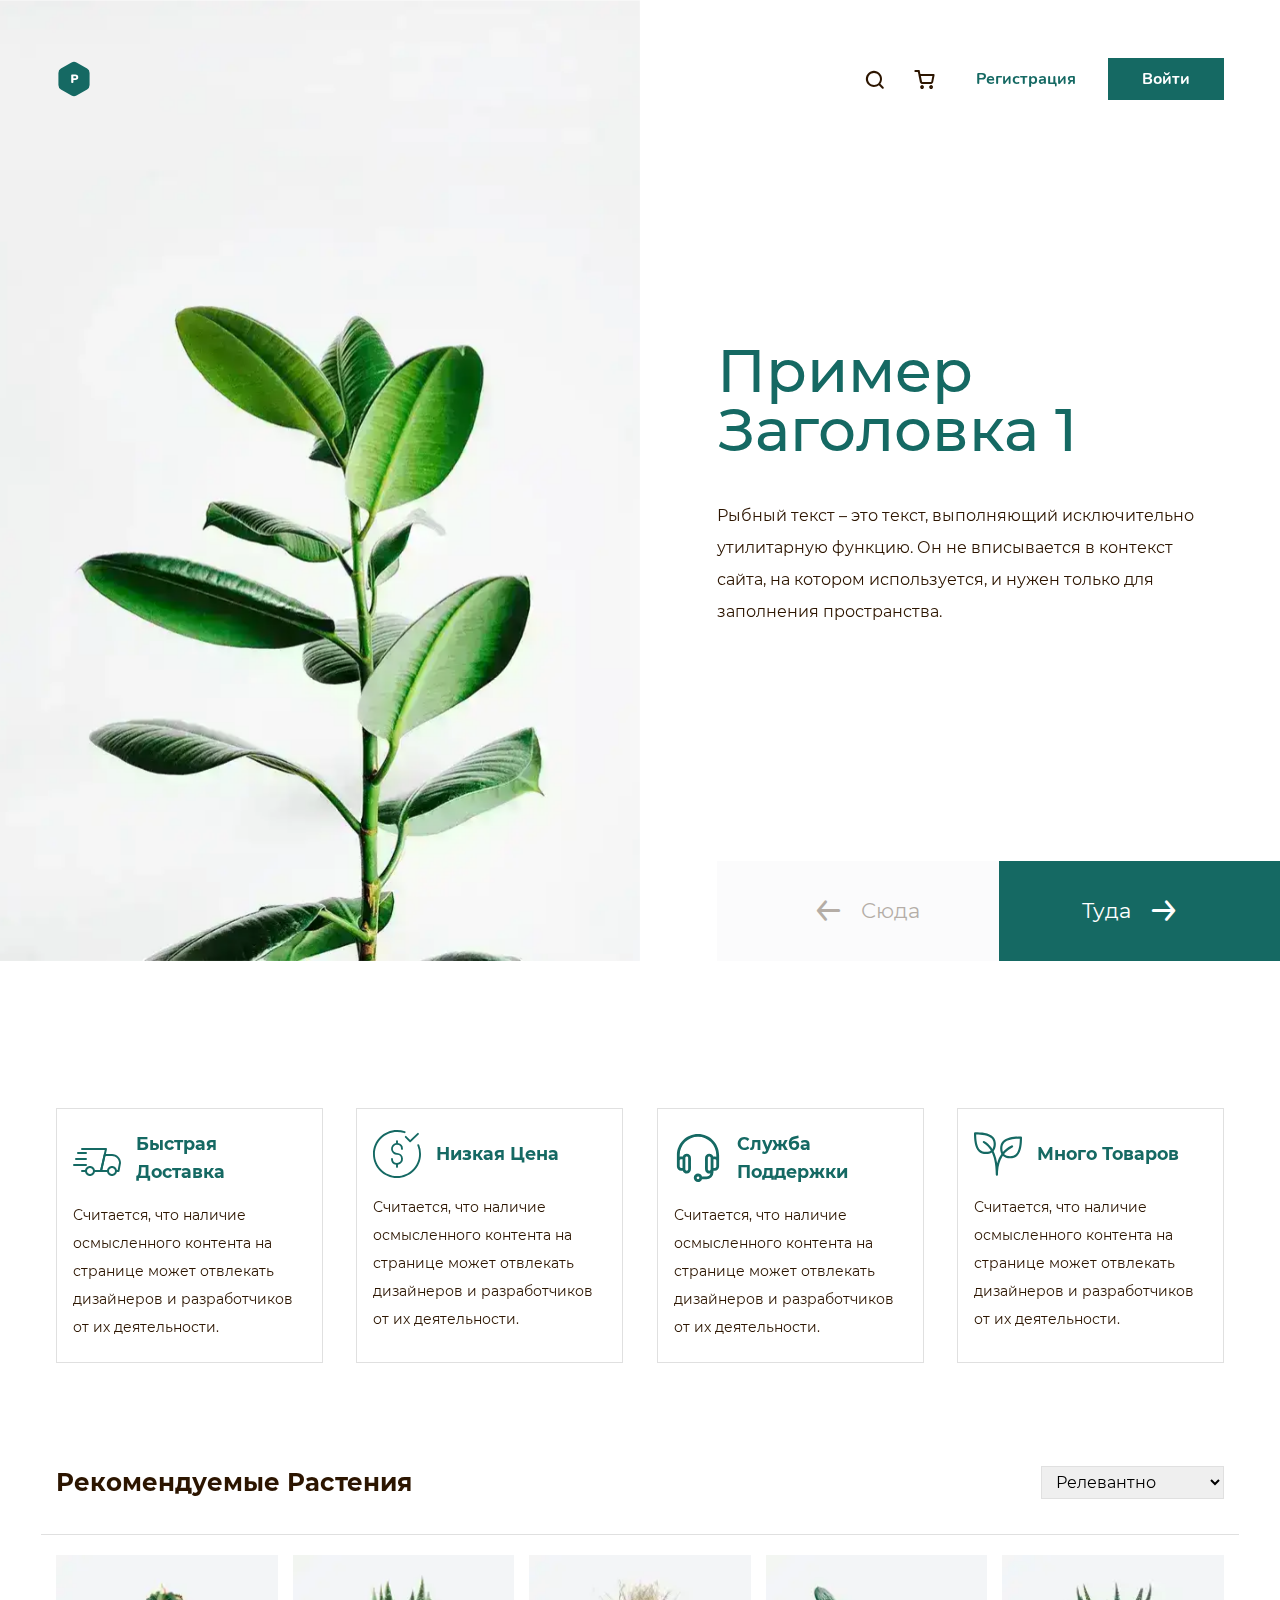
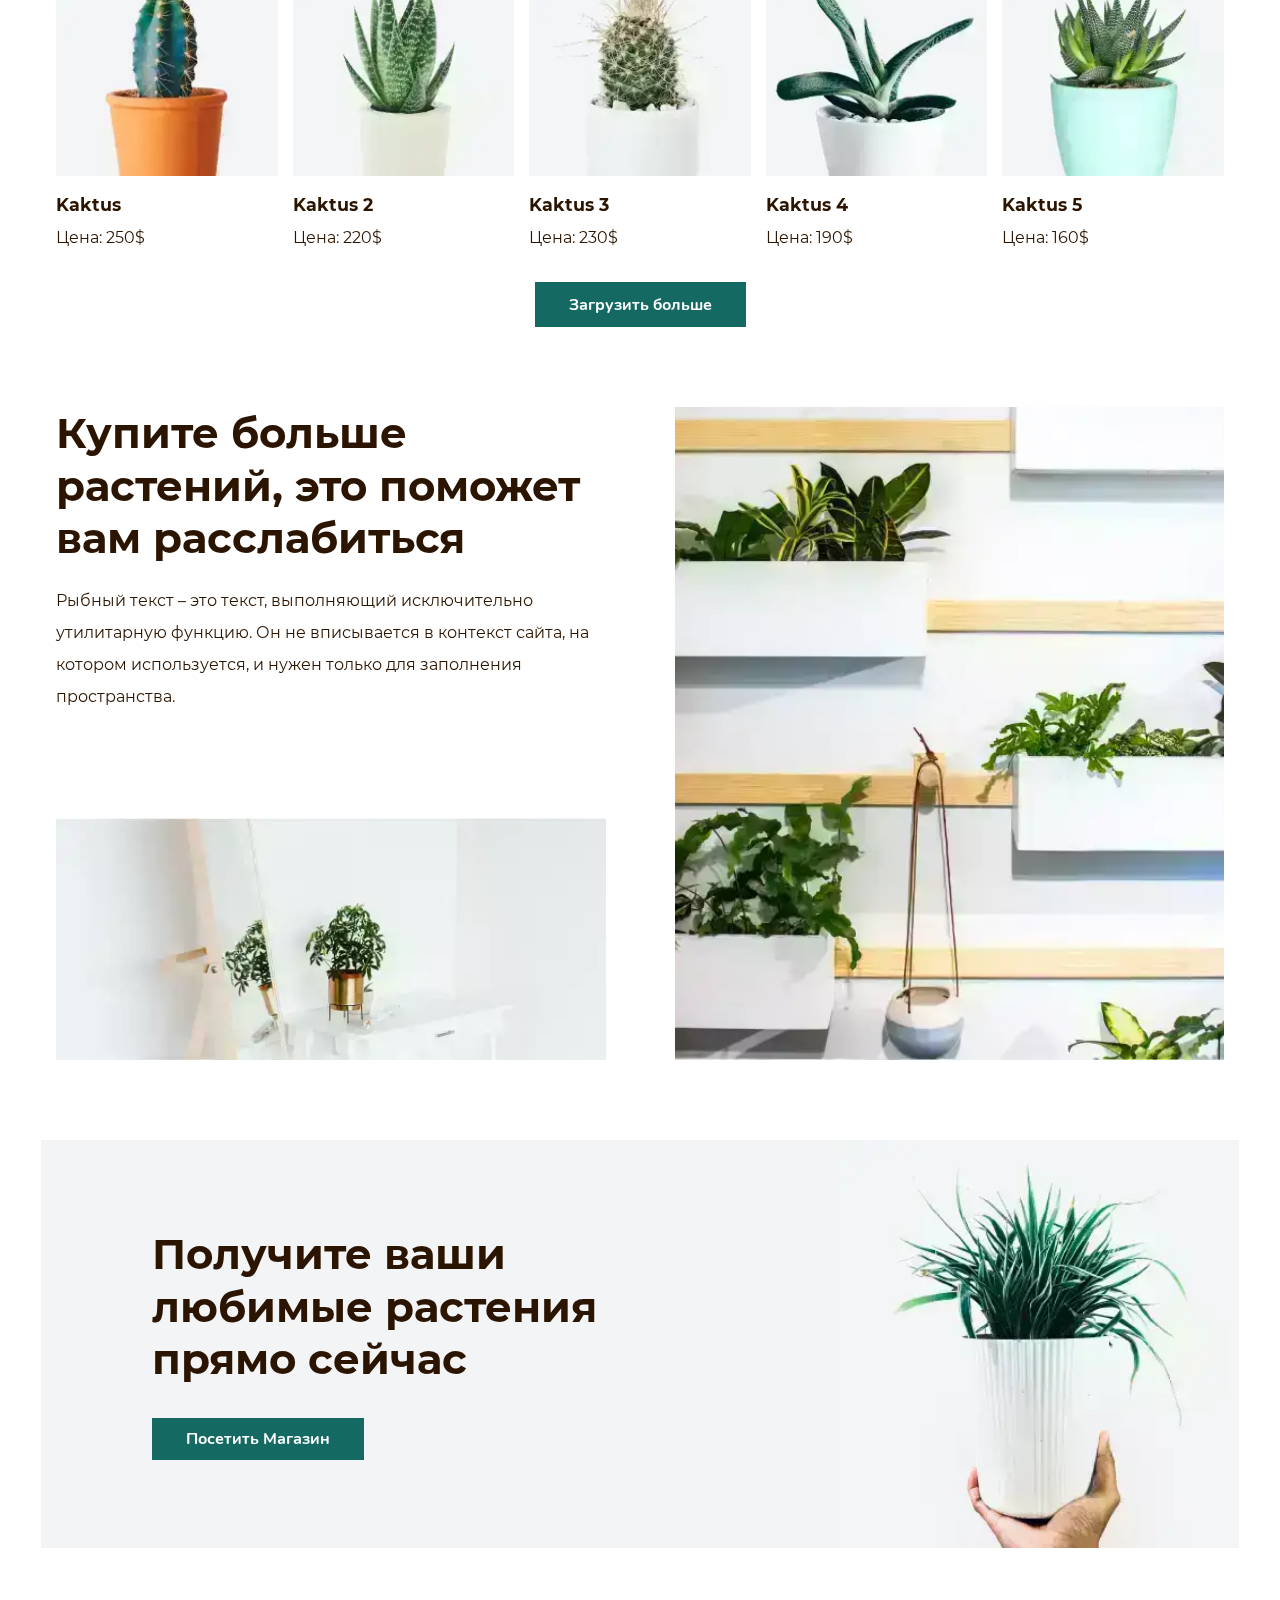
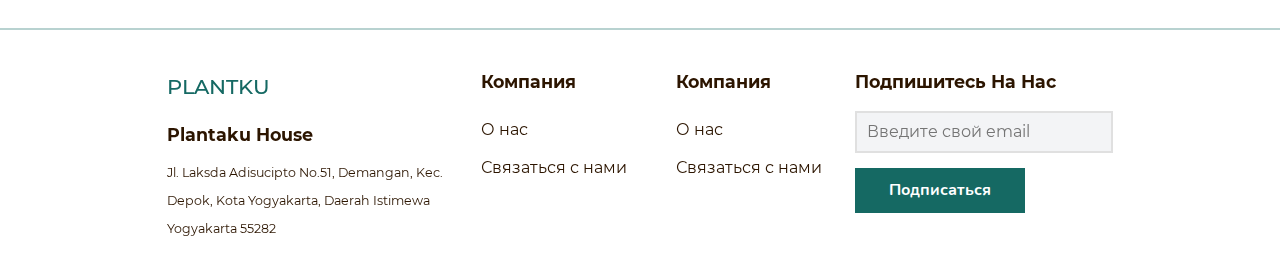
==== commit dba83d9d: "v1.04" ====
--- a/index.html
+++ b/index.html
@@ -5,7 +5,7 @@
     <meta name="viewport" content="width=device-width, initial-scale=1.0">
     <title>Planktu</title>
     <link rel="SHORTCUT ICON" href="img/ico.svg" type="image/svg">
-    <link rel="stylesheet" href="css/style.super-min.css">
+    <link rel="stylesheet" href="css/style.min.css">
     <meta property="og:title" content="Вёрстка интернет-магазина для портфолио">
     <meta property="og:description" content="Интернет-магазин растений написанный на HTML5, CSS3 (SCSS), JS. На сайте работают все интерактивные элементы (кроме поиска)">
     <meta property="og:url" content="https://luteet.github.io/Planktu/">
--- a/css/style.min.css
+++ b/css/style.min.css
@@ -0,0 +1 @@
+.footer__info--logo:hover,a,a:hover,a:visited{text-decoration:none}aside,details,footer,header,main,nav{display:block}.swiper-container-cube,.swiper-container-flip,button,hr,input{overflow:visible}progress,sub,sup{vertical-align:baseline}.popup-form,.swiper-container-vertical>.swiper-wrapper{-webkit-box-orient:vertical;-webkit-box-direction:normal;-ms-flex-direction:column;flex-direction:column}*{padding:0;margin:0;border:0}*,:after,:before{-webkit-box-sizing:border-box;box-sizing:border-box}body,html{height:100%;width:100%;line-height:1;font-size:14px;-ms-text-size-adjust:100%;-moz-text-size-adjust:100%;-webkit-text-size-adjust:100%}button,input,textarea{font-family:inherit}input::-ms-clear{display:none}button{cursor:pointer}button::-moz-focus-inner{padding:0;border:0}a:hover,abbr[title]{text-decoration:underline}ul li{list-style:none}h1,h2,h3,h4,h5,h6{font-size:inherit;font-weight:400}@font-face{font-family:icomoon;src:url(icomoon.eot?qjg7yo);src:url(icomoon.eot?qjg7yo#iefix) format("embedded-opentype"),url(icomoon.ttf?qjg7yo) format("truetype"),url(icomoon.woff?qjg7yo) format("woff"),url(icomoon.svg?qjg7yo#icomoon) format("svg");font-weight:400;font-style:normal;font-display:block}[class*=" _icon-"],[class^="_icon-"]{font-family:icomoon!important;font-style:normal;font-weight:400;font-variant:normal;text-transform:none;line-height:1;-webkit-font-smoothing:antialiased;-moz-osx-font-smoothing:grayscale}._icon-user:before{content:"\f2be"}._icon-arrow-go:before{content:"\e900"}._icon-arrow-back:before{content:"\e901"}._icon-down:before{content:"\e902"}._icon-search:before{content:"\e903"}._icon-shopping-cart:before{content:"\e904"}/*! normalize.css v8.0.1 | MIT License | github.com/necolas/normalize.css */html{line-height:1.15;-webkit-text-size-adjust:100%}body{margin:0}h1{font-size:2em;margin:.67em 0}hr{-webkit-box-sizing:content-box;box-sizing:content-box;height:0}code,kbd,pre,samp{font-family:monospace,monospace;font-size:1em}a{background-color:transparent}abbr[title]{border-bottom:none;-webkit-text-decoration:underline dotted;text-decoration:underline dotted}b,strong{font-weight:bolder}small{font-size:80%}sub,sup{font-size:75%;line-height:0;position:relative}sub{bottom:-.25em}sup{top:-.5em}img{vertical-align:top;border-style:none}button,input,optgroup,select,textarea{font-family:inherit;font-size:100%;line-height:1.15;margin:0}button,select{text-transform:none}[type=button],[type=reset],[type=submit],button{-webkit-appearance:button}[type=button]::-moz-focus-inner,[type=reset]::-moz-focus-inner,[type=submit]::-moz-focus-inner,button::-moz-focus-inner{border-style:none;padding:0}[type=button]:-moz-focusring,[type=reset]:-moz-focusring,[type=submit]:-moz-focusring,button:-moz-focusring{outline:ButtonText dotted 1px}fieldset{padding:.35em .75em .625em}legend{-webkit-box-sizing:border-box;box-sizing:border-box;color:inherit;display:table;max-width:100%;padding:0;white-space:normal}textarea{overflow:auto}[type=checkbox],[type=radio]{-webkit-box-sizing:border-box;box-sizing:border-box;padding:0}[type=number]::-webkit-inner-spin-button,[type=number]::-webkit-outer-spin-button{height:auto}.swiper-slide,.swiper-wrapper{height:100%;position:relative;-webkit-transition-property:-webkit-transform;transition-property:-webkit-transform;-o-transition-property:transform;transition-property:transform;transition-property:transform, -webkit-transform}[type=search]{-webkit-appearance:textfield;outline-offset:-2px}[type=search]::-webkit-search-decoration{-webkit-appearance:none}::-webkit-file-upload-button{-webkit-appearance:button;font:inherit}summary{display:list-item}[hidden],template{display:none}@font-face{font-family:swiper-icons;src:url("data:application/font-woff;charset=utf-8;base64, [base64]//wADZ2x5ZgAAAywAAADMAAAD2MHtryVoZWFkAAABbAAAADAAAAA2E2+eoWhoZWEAAAGcAAAAHwAAACQC9gDzaG10eAAAAigAAAAZAAAArgJkABFsb2NhAAAC0AAAAFoAAABaFQAUGG1heHAAAAG8AAAAHwAAACAAcABAbmFtZQAAA/gAAAE5AAACXvFdBwlwb3N0AAAFNAAAAGIAAACE5s74hXjaY2BkYGAAYpf5Hu/j+W2+MnAzMYDAzaX6QjD6/4//Bxj5GA8AuRwMYGkAPywL13jaY2BkYGA88P8Agx4j+/8fQDYfA1AEBWgDAIB2BOoAeNpjYGRgYNBh4GdgYgABEMnIABJzYNADCQAACWgAsQB42mNgYfzCOIGBlYGB0YcxjYGBwR1Kf2WQZGhhYGBiYGVmgAFGBiQQkOaawtDAoMBQxXjg/wEGPcYDDA4wNUA2CCgwsAAAO4EL6gAAeNpj2M0gyAACqxgGNWBkZ2D4/wMA+xkDdgAAAHjaY2BgYGaAYBkGRgYQiAHyGMF8FgYHIM3DwMHABGQrMOgyWDLEM1T9/w8UBfEMgLzE////P/5//f/V/xv+r4eaAAeMbAxwIUYmIMHEgKYAYjUcsDAwsLKxc3BycfPw8jEQA/[base64]/uznmfPFBNODM2K7MTQ45YEAZqGP81AmGGcF3iPqOop0r1SPTaTbVkfUe4HXj97wYE+yNwWYxwWu4v1ugWHgo3S1XdZEVqWM7ET0cfnLGxWfkgR42o2PvWrDMBSFj/IHLaF0zKjRgdiVMwScNRAoWUoH78Y2icB/yIY09An6AH2Bdu/UB+yxopYshQiEvnvu0dURgDt8QeC8PDw7Fpji3fEA4z/PEJ6YOB5hKh4dj3EvXhxPqH/SKUY3rJ7srZ4FZnh1PMAtPhwP6fl2PMJMPDgeQ4rY8YT6Gzao0eAEA409DuggmTnFnOcSCiEiLMgxCiTI6Cq5DZUd3Qmp10vO0LaLTd2cjN4fOumlc7lUYbSQcZFkutRG7g6JKZKy0RmdLY680CDnEJ+UMkpFFe1RN7nxdVpXrC4aTtnaurOnYercZg2YVmLN/d/gczfEimrE/fs/bOuq29Zmn8tloORaXgZgGa78yO9/cnXm2BpaGvq25Dv9S4E9+5SIc9PqupJKhYFSSl47+Qcr1mYNAAAAeNptw0cKwkAAAMDZJA8Q7OUJvkLsPfZ6zFVERPy8qHh2YER+3i/BP83vIBLLySsoKimrqKqpa2hp6+jq6RsYGhmbmJqZSy0sraxtbO3sHRydnEMU4uR6yx7JJXveP7WrDycAAAAAAAH//wACeNpjYGRgYOABYhkgZgJCZgZNBkYGLQZtIJsFLMYAAAw3ALgAeNolizEKgDAQBCchRbC2sFER0YD6qVQiBCv/H9ezGI6Z5XBAw8CBK/m5iQQVauVbXLnOrMZv2oLdKFa8Pjuru2hJzGabmOSLzNMzvutpB3N42mNgZGBg4GKQYzBhYMxJLMlj4GBgAYow/P/PAJJhLM6sSoWKfWCAAwDAjgbRAAB42mNgYGBkAIIbCZo5IPrmUn0hGA0AO8EFTQAA") format("woff");font-weight:400;font-style:normal}:root{--swiper-theme-color:#007aff;--swiper-navigation-size:44px;--accent:#156963;--bg-accent:#F3F4F6;--text:#2C1500;--gray:#E0E0E0;--dark:#333333;--black:#000000;--white:#FFFFFF;--error-bg:#ffdede;--error:#ff6f6f;--opacity:0.3}.swiper-container{margin-left:auto;margin-right:auto;position:relative;overflow:hidden;list-style:none;padding:0;z-index:1}.swiper-wrapper{width:100%;z-index:1;display:-webkit-box;display:-ms-flexbox;display:flex;-webkit-box-sizing:content-box;box-sizing:content-box}.popup,.swiper-button-lock,.swiper-pagination-lock,.swiper-scrollbar-lock{display:none}.swiper-container-android .swiper-slide,.swiper-wrapper{-webkit-transform:translate3d(0,0,0);transform:translate3d(0,0,0)}.swiper-container-multirow>.swiper-wrapper{-ms-flex-wrap:wrap;flex-wrap:wrap}.swiper-container-multirow-column>.swiper-wrapper{-ms-flex-wrap:wrap;flex-wrap:wrap;-webkit-box-orient:vertical;-webkit-box-direction:normal;-ms-flex-direction:column;flex-direction:column}.swiper-container-free-mode>.swiper-wrapper{-webkit-transition-timing-function:ease-out;-o-transition-timing-function:ease-out;transition-timing-function:ease-out;margin:0 auto}.swiper-container-pointer-events{-ms-touch-action:pan-y;touch-action:pan-y}.swiper-container-pointer-events.swiper-container-vertical{-ms-touch-action:pan-x;touch-action:pan-x}.swiper-slide{-ms-flex-negative:0;flex-shrink:0;width:100%}.swiper-slide-invisible-blank{visibility:hidden}.swiper-container-autoheight,.swiper-container-autoheight .swiper-slide{height:auto}.swiper-container-autoheight .swiper-wrapper{-webkit-box-align:start;-ms-flex-align:start;align-items:flex-start;-webkit-transition-property:height,-webkit-transform;transition-property:height,-webkit-transform;-o-transition-property:transform,height;transition-property:transform,height;transition-property:transform,height,-webkit-transform}.swiper-container-3d{-webkit-perspective:1200px;perspective:1200px}.swiper-container-3d .swiper-cube-shadow,.swiper-container-3d .swiper-slide,.swiper-container-3d .swiper-slide-shadow-bottom,.swiper-container-3d .swiper-slide-shadow-left,.swiper-container-3d .swiper-slide-shadow-right,.swiper-container-3d .swiper-slide-shadow-top,.swiper-container-3d .swiper-wrapper{-webkit-transform-style:preserve-3d;transform-style:preserve-3d}.swiper-container-3d .swiper-slide-shadow-bottom,.swiper-container-3d .swiper-slide-shadow-left,.swiper-container-3d .swiper-slide-shadow-right,.swiper-container-3d .swiper-slide-shadow-top{position:absolute;left:0;top:0;width:100%;height:100%;pointer-events:none;z-index:10}.swiper-container-3d .swiper-slide-shadow-left{background-image:-webkit-gradient(linear,right top, left top,from(rgba(0,0,0,.5)),to(rgba(0,0,0,0)));background-image:-o-linear-gradient(right,rgba(0,0,0,.5),rgba(0,0,0,0));background-image:linear-gradient(to left,rgba(0,0,0,.5),rgba(0,0,0,0))}.swiper-container-3d .swiper-slide-shadow-right{background-image:-webkit-gradient(linear,left top, right top,from(rgba(0,0,0,.5)),to(rgba(0,0,0,0)));background-image:-o-linear-gradient(left,rgba(0,0,0,.5),rgba(0,0,0,0));background-image:linear-gradient(to right,rgba(0,0,0,.5),rgba(0,0,0,0))}.swiper-container-3d .swiper-slide-shadow-top{background-image:-webkit-gradient(linear,left bottom, left top,from(rgba(0,0,0,.5)),to(rgba(0,0,0,0)));background-image:-o-linear-gradient(bottom,rgba(0,0,0,.5),rgba(0,0,0,0));background-image:linear-gradient(to top,rgba(0,0,0,.5),rgba(0,0,0,0))}.swiper-container-3d .swiper-slide-shadow-bottom{background-image:-webkit-gradient(linear,left top, left bottom,from(rgba(0,0,0,.5)),to(rgba(0,0,0,0)));background-image:-o-linear-gradient(top,rgba(0,0,0,.5),rgba(0,0,0,0));background-image:linear-gradient(to bottom,rgba(0,0,0,.5),rgba(0,0,0,0))}.swiper-container-css-mode>.swiper-wrapper{overflow:auto;scrollbar-width:none;-ms-overflow-style:none}.swiper-container-css-mode>.swiper-wrapper::-webkit-scrollbar{display:none}.swiper-container-css-mode>.swiper-wrapper>.swiper-slide{scroll-snap-align:start start}.swiper-container-horizontal.swiper-container-css-mode>.swiper-wrapper{-webkit-scroll-snap-type:x mandatory;-ms-scroll-snap-type:x mandatory;scroll-snap-type:x mandatory}.swiper-container-vertical.swiper-container-css-mode>.swiper-wrapper{-webkit-scroll-snap-type:y mandatory;-ms-scroll-snap-type:y mandatory;scroll-snap-type:y mandatory}.swiper-button-next,.swiper-button-prev{position:absolute;top:50%;width:calc(var(--swiper-navigation-size)/ 44 * 27);height:var(--swiper-navigation-size);margin-top:calc(0px - (var(--swiper-navigation-size)/ 2));z-index:10;cursor:pointer;display:-webkit-box;display:-ms-flexbox;display:flex;-webkit-box-align:center;-ms-flex-align:center;align-items:center;-webkit-box-pack:center;-ms-flex-pack:center;justify-content:center;color:var(--swiper-navigation-color,var(--swiper-theme-color))}.swiper-button-next.swiper-button-disabled,.swiper-button-prev.swiper-button-disabled{opacity:.35;cursor:auto;pointer-events:none}.featured__type-list--select:hover,.menu-toggle,.swiper-pagination-clickable .swiper-pagination-bullet{cursor:pointer}.swiper-button-next:after,.swiper-button-prev:after{font-family:swiper-icons;font-size:var(--swiper-navigation-size);text-transform:none!important;letter-spacing:0;font-variant:initial;line-height:1}.swiper-button-prev,.swiper-container-rtl .swiper-button-next{left:10px;right:auto}.swiper-button-prev:after,.swiper-container-rtl .swiper-button-next:after{content:'prev'}.swiper-button-next,.swiper-container-rtl .swiper-button-prev{right:10px;left:auto}.swiper-button-next:after,.swiper-container-rtl .swiper-button-prev:after{content:'next'}.swiper-button-next.swiper-button-white,.swiper-button-prev.swiper-button-white{--swiper-navigation-color:#ffffff}.swiper-button-next.swiper-button-black,.swiper-button-prev.swiper-button-black{--swiper-navigation-color:#000000}.swiper-pagination{position:absolute;text-align:center;-webkit-transition:.3s opacity;-o-transition:.3s opacity;transition:.3s opacity;-webkit-transform:translate3d(0,0,0);transform:translate3d(0,0,0);z-index:10}.swiper-pagination.swiper-pagination-hidden{opacity:0}.swiper-container-horizontal>.swiper-pagination-bullets,.swiper-pagination-custom,.swiper-pagination-fraction{bottom:10px;left:0;width:100%}.swiper-pagination-bullets-dynamic{overflow:hidden;font-size:0}.swiper-pagination-bullets-dynamic .swiper-pagination-bullet{-webkit-transform:scale(.33);-ms-transform:scale(.33);transform:scale(.33);position:relative}.swiper-pagination-bullets-dynamic .swiper-pagination-bullet-active,.swiper-pagination-bullets-dynamic .swiper-pagination-bullet-active-main{-webkit-transform:scale(1);-ms-transform:scale(1);transform:scale(1)}.swiper-pagination-bullets-dynamic .swiper-pagination-bullet-active-prev{-webkit-transform:scale(.66);-ms-transform:scale(.66);transform:scale(.66)}.swiper-pagination-bullets-dynamic .swiper-pagination-bullet-active-prev-prev{-webkit-transform:scale(.33);-ms-transform:scale(.33);transform:scale(.33)}.swiper-pagination-bullets-dynamic .swiper-pagination-bullet-active-next{-webkit-transform:scale(.66);-ms-transform:scale(.66);transform:scale(.66)}.swiper-pagination-bullets-dynamic .swiper-pagination-bullet-active-next-next{-webkit-transform:scale(.33);-ms-transform:scale(.33);transform:scale(.33)}.swiper-pagination-bullet{width:8px;height:8px;display:inline-block;border-radius:50%;background:#000;opacity:.2}button.swiper-pagination-bullet{border:none;margin:0;padding:0;-webkit-box-shadow:none;box-shadow:none;-webkit-appearance:none;-moz-appearance:none;appearance:none}.swiper-scrollbar-cursor-drag,.swiper-slide-zoomed{cursor:move}.swiper-pagination-bullet:only-child{display:none!important}.swiper-pagination-bullet-active{opacity:1;background:var(--swiper-pagination-color,var(--swiper-theme-color))}.swiper-container-vertical>.swiper-pagination-bullets{right:10px;top:50%;-webkit-transform:translate3d(0,-50%,0);transform:translate3d(0,-50%,0)}.swiper-container-vertical>.swiper-pagination-bullets .swiper-pagination-bullet{margin:6px 0;display:block}.swiper-container-vertical>.swiper-pagination-bullets.swiper-pagination-bullets-dynamic{top:50%;-webkit-transform:translateY(-50%);-ms-transform:translateY(-50%);transform:translateY(-50%);width:8px}.swiper-container-vertical>.swiper-pagination-bullets.swiper-pagination-bullets-dynamic .swiper-pagination-bullet{display:inline-block;-webkit-transition:.2s transform,.2s top;-o-transition:.2s transform,.2s top;transition:.2s transform,.2s top}.swiper-container-horizontal>.swiper-pagination-bullets .swiper-pagination-bullet{margin:0 4px}.swiper-container-horizontal>.swiper-pagination-bullets.swiper-pagination-bullets-dynamic{left:50%;-webkit-transform:translateX(-50%);-ms-transform:translateX(-50%);transform:translateX(-50%);white-space:nowrap}.swiper-container-horizontal>.swiper-pagination-bullets.swiper-pagination-bullets-dynamic .swiper-pagination-bullet{-webkit-transition:.2s transform,.2s left;-o-transition:.2s transform,.2s left;transition:.2s transform,.2s left}.swiper-container-horizontal.swiper-container-rtl>.swiper-pagination-bullets-dynamic .swiper-pagination-bullet{-webkit-transition:.2s transform,.2s right;-o-transition:.2s transform,.2s right;transition:.2s transform,.2s right}.swiper-pagination-progressbar{background:rgba(0,0,0,.25);position:absolute}.swiper-pagination-progressbar .swiper-pagination-progressbar-fill{background:var(--swiper-pagination-color,var(--swiper-theme-color));position:absolute;left:0;top:0;width:100%;height:100%;-webkit-transform:scale(0);-ms-transform:scale(0);transform:scale(0);-webkit-transform-origin:left top;-ms-transform-origin:left top;transform-origin:left top}.swiper-container-rtl .swiper-pagination-progressbar .swiper-pagination-progressbar-fill{-webkit-transform-origin:right top;-ms-transform-origin:right top;transform-origin:right top}.swiper-container-horizontal>.swiper-pagination-progressbar,.swiper-container-vertical>.swiper-pagination-progressbar.swiper-pagination-progressbar-opposite{width:100%;height:4px;left:0;top:0}.swiper-container-horizontal>.swiper-pagination-progressbar.swiper-pagination-progressbar-opposite,.swiper-container-vertical>.swiper-pagination-progressbar{width:4px;height:100%;left:0;top:0}.swiper-pagination-white{--swiper-pagination-color:#ffffff}.swiper-pagination-black{--swiper-pagination-color:#000000}.swiper-scrollbar{border-radius:10px;position:relative;-ms-touch-action:none;background:rgba(0,0,0,.1)}.swiper-container-horizontal>.swiper-scrollbar{position:absolute;left:1%;bottom:3px;z-index:50;height:5px;width:98%}.swiper-container-vertical>.swiper-scrollbar{position:absolute;right:3px;top:1%;z-index:50;width:5px;height:98%}.swiper-scrollbar-drag{height:100%;width:100%;position:relative;background:rgba(0,0,0,.5);border-radius:10px;left:0;top:0}.swiper-zoom-container{width:100%;height:100%;display:-webkit-box;display:-ms-flexbox;display:flex;-webkit-box-pack:center;-ms-flex-pack:center;justify-content:center;-webkit-box-align:center;-ms-flex-align:center;align-items:center;text-align:center}.swiper-zoom-container>canvas,.swiper-zoom-container>img,.swiper-zoom-container>svg{max-width:100%;max-height:100%;-o-object-fit:contain;object-fit:contain}.swiper-lazy-preloader{width:42px;height:42px;position:absolute;left:50%;top:50%;margin-left:-21px;margin-top:-21px;z-index:10;-webkit-transform-origin:50%;-ms-transform-origin:50%;transform-origin:50%;-webkit-animation:swiper-preloader-spin 1s infinite linear;animation:swiper-preloader-spin 1s infinite linear;-webkit-box-sizing:border-box;box-sizing:border-box;border:4px solid;border-radius:50%;border-top-color:transparent}._input,.profile__list{border:2px solid var(--gray)}.swiper-lazy-preloader-white{--swiper-preloader-color:#fff}.swiper-lazy-preloader-black{--swiper-preloader-color:#000}@-webkit-keyframes swiper-preloader-spin{100%{-webkit-transform:rotate(360deg);transform:rotate(360deg)}}@keyframes swiper-preloader-spin{100%{-webkit-transform:rotate(360deg);transform:rotate(360deg)}}.swiper-container .swiper-notification{position:absolute;left:0;top:0;pointer-events:none;opacity:0;z-index:-1000}.swiper-container-fade.swiper-container-free-mode .swiper-slide{-webkit-transition-timing-function:ease-out;-o-transition-timing-function:ease-out;transition-timing-function:ease-out}.swiper-container-fade .swiper-slide{pointer-events:none;-webkit-transition-property:opacity;-o-transition-property:opacity;transition-property:opacity}.swiper-container-fade .swiper-slide .swiper-slide{pointer-events:none}.swiper-container-fade .swiper-slide-active,.swiper-container-fade .swiper-slide-active .swiper-slide-active{pointer-events:auto}.swiper-container-cube .swiper-slide{pointer-events:none;-webkit-backface-visibility:hidden;backface-visibility:hidden;z-index:1;visibility:hidden;-webkit-transform-origin:0 0;-ms-transform-origin:0 0;transform-origin:0 0;width:100%;height:100%}.swiper-container-cube .swiper-slide .swiper-slide{pointer-events:none}.swiper-container-cube.swiper-container-rtl .swiper-slide{-webkit-transform-origin:100% 0;-ms-transform-origin:100% 0;transform-origin:100% 0}.swiper-container-cube .swiper-slide-active,.swiper-container-cube .swiper-slide-active .swiper-slide-active{pointer-events:auto}.swiper-container-cube .swiper-slide-active,.swiper-container-cube .swiper-slide-next,.swiper-container-cube .swiper-slide-next+.swiper-slide,.swiper-container-cube .swiper-slide-prev{pointer-events:auto;visibility:visible}.swiper-container-cube .swiper-slide-shadow-bottom,.swiper-container-cube .swiper-slide-shadow-left,.swiper-container-cube .swiper-slide-shadow-right,.swiper-container-cube .swiper-slide-shadow-top{z-index:0;-webkit-backface-visibility:hidden;backface-visibility:hidden}.swiper-container-cube .swiper-cube-shadow{position:absolute;left:0;bottom:0;width:100%;height:100%;opacity:.6;z-index:0}.swiper-container-cube .swiper-cube-shadow:before{content:'';background:#000;position:absolute;left:0;top:0;bottom:0;right:0;-webkit-filter:blur(50px);filter:blur(50px)}.swiper-container-flip .swiper-slide{pointer-events:none;-webkit-backface-visibility:hidden;backface-visibility:hidden;z-index:1}.swiper-container-flip .swiper-slide .swiper-slide{pointer-events:none}.swiper-container-flip .swiper-slide-active,.swiper-container-flip .swiper-slide-active .swiper-slide-active{pointer-events:auto}.swiper-container-flip .swiper-slide-shadow-bottom,.swiper-container-flip .swiper-slide-shadow-left,.swiper-container-flip .swiper-slide-shadow-right,.swiper-container-flip .swiper-slide-shadow-top{z-index:0;-webkit-backface-visibility:hidden;backface-visibility:hidden}@font-face{font-weight:400;font-family:Montserrat;font-display:swap;font-style:normal;src:url(Montserrat-Regular.woff) format("woff"),url(Montserrat-Regular.woff) format("woff2")}@font-face{font-weight:500;font-family:Montserrat;font-display:swap;font-style:normal;src:url(Montserrat-Medium.woff) format("woff"),url(Montserrat-Medium.woff) format("woff2")}@font-face{font-weight:700;font-family:Montserrat;font-display:swap;font-style:normal;src:url(Montserrat-Bold.woff) format("woff"),url(Montserrat-Bold.woff) format("woff2")}@font-face{font-weight:700;font-family:Nunito;font-display:swap;font-style:normal;src:url(Nunito-Bold.woff) format("woff"),url(Nunito-Bold.woff) format("woff2")}body{font-family:Montserrat;font-weight:400;line-height:175%;font-size:14px;background-color:var(--white);color:var(--text)}._btn,._link{font-family:Nunito}body._popup-active{overflow:hidden;padding-right:var(--scroll-width)}body._popup-active .header__container{position:relative;right:calc(var(--scroll-width)/ 2)}a{color:'color'}._flex-body{display:-webkit-box;display:-ms-flexbox;display:flex;-webkit-box-pack:justify;-ms-flex-pack:justify;justify-content:space-between;-webkit-box-align:center;-ms-flex-align:center;align-items:center}.wrapper{overflow:hidden}.container{padding:0 15px;margin:0 auto;max-width:1198px}.container._min{max-width:976px}.container._popup{max-width:100%}.section-padding{padding:40px 0}._input{background-color:var(--bg-accent);padding:10px;-webkit-transition:all .2s ease-in-out;-o-transition:all .2s ease-in-out;transition:all .2s ease-in-out}._btn,._input:focus{border:2px solid var(--accent)}._input._error{background-color:var(--error-bg);border:2px solid var(--error)}._link{color:var(--accent);padding:.3em 2em}.popup{position:fixed;left:0;top:0;width:100%;height:100%;opacity:0;visibility:hidden;z-index:1000;-webkit-transition:all .2s ease-in-out;-o-transition:all .2s ease-in-out;transition:all .2s ease-in-out}.popup.is-closing,.popup:target{display:block}.popup:target{opacity:1;visibility:visible}.popup.is-closing,.popup.is-opening{visibility:hidden;opacity:0}.popup-title{width:100%;text-align:center;margin:0 0 15px}.popup-form{display:-webkit-box;display:-ms-flexbox;display:flex}.popup-form>*{margin:10px 0;display:-webkit-box;display:-ms-flexbox;display:flex;-webkit-box-orient:vertical;-webkit-box-direction:normal;-ms-flex-direction:column;flex-direction:column}.popup-form-placeholder{font-size:12px}.popup-form-error{color:var(--error);font-size:12px}.popup-form-submit{margin:15px 0 0}.popup-close-btn{position:absolute;right:15px;top:15px;font-size:31px;background-color:transparent;color:#fff;text-shadow:1px 1px 2px #000;z-index:100}.popup-content{width:100%;height:100%;position:relative;display:-webkit-box;display:-ms-flexbox;display:flex;overflow-y:auto;padding:15px}.popup-content::before{content:'';position:fixed;left:0;top:0;width:100%;height:100%;background-color:var(--black);opacity:.3;z-index:-1}.popup-content-body{position:relative;padding:15px;margin:auto;background-color:var(--white)}._btn{display:inline-block;color:var(--white);background-color:var(--accent);padding:.3em 2em}._btn-rev{background-color:transparent;color:var(--black)}._icon-btn,.menu-toggle{background:0 0;-webkit-transition:all .2s ease-in-out;-o-transition:all .2s ease-in-out;transition:all .2s ease-in-out}._btn._hide{display:none}button._btn{padding:.7em 2em}._icon-btn{width:20px;height:20px;padding:20px;font-size:0;position:relative}._icon-btn._active{color:var(--accent)!important}._icon-btn::before{position:absolute;left:50%;top:50%;-webkit-transform:translate(-50%,-50%);-ms-transform:translate(-50%,-50%);transform:translate(-50%,-50%);font-size:1.5rem}.menu-toggle{position:relative;width:0;height:0;z-index:10;display:inline-block}.menu-toggle span{position:absolute;left:0;width:100%;height:0}.menu-toggle span:nth-child(1){top:0}.menu-toggle span:nth-child(2){top:50%;-webkit-transform:translate(0,-50%);-ms-transform:translate(0,-50%);transform:translate(0,-50%);opacity:1;visibility:visible}.menu-toggle span:nth-child(3){top:100%;-webkit-transform:translate(0,-100%);-ms-transform:translate(0,-100%);transform:translate(0,-100%)}.menu-toggle span._active:nth-child(1){top:50%;-webkit-transform:translate(0,0) rotate(45deg);-ms-transform:translate(0,0) rotate(45deg);transform:translate(0,0) rotate(45deg)}.menu-toggle span._active:nth-child(2){opacity:0;visibility:hidden}.menu-toggle span._active:nth-child(3){top:50%;-webkit-transform:translate(0,0) rotate(-45deg);-ms-transform:translate(0,0) rotate(-45deg);transform:translate(0,0) rotate(-45deg)}.product-buy-img{position:absolute;opacity:0;-webkit-transform:scale(1);-ms-transform:scale(1);transform:scale(1);z-index:1000;-webkit-transition:left .3s ease-in-out,top .3s ease-in-out,-webkit-transform .5s ease-in-out;transition:left .3s ease-in-out,top .3s ease-in-out,-webkit-transform .5s ease-in-out;-o-transition:transform .5s ease-in-out,left .3s ease-in-out,top .3s ease-in-out;transition:transform .5s ease-in-out,left .3s ease-in-out,top .3s ease-in-out;transition:transform .5s ease-in-out,left .3s ease-in-out,top .3s ease-in-out,-webkit-transform .5s ease-in-out}.header,.header::before,.header__search--input,.profile__list{-webkit-transition:all .2s ease-in-out;-o-transition:all .2s ease-in-out;transition:all .2s ease-in-out}.main-title{font-weight:500;font-size:4.25rem;line-height:100%;color:var(--accent)}.header__cart--quantity,.section-title,.title{font-weight:700}.title{font-size:1.75rem}.title._min{font-size:1.25rem}.section-title{font-size:2.5rem;line-height:125%}.profile{position:relative;display:none}.profile._active{display:block}.profile__list{position:absolute;right:0;top:calc(100% + 15px);background-color:var(--bg-accent);display:-webkit-box;display:-ms-flexbox;display:flex;-webkit-box-orient:vertical;-webkit-box-direction:normal;-ms-flex-direction:column;flex-direction:column;padding:15px;margin:-10px 0;z-index:100;opacity:0;visibility:hidden}.header,.header._top{padding:5px 0}.profile__list>*{margin:10px 0}.profile__list._active{opacity:1;visibility:visible}.profile__btn--main{display:block;margin:0 0 0 10px}.profile__btn--main._avatar-mode::before{display:none}.profile__name::before{content:attr(data-before)}.featured__item--image .featured__item--nav::before,.footer::before,.header::before,.intro__main-slider--btn::after,.intro__slider-images::before{content:''}.profile__avatar{position:absolute;left:50%;top:50%;-webkit-transform:translate(-50%,-50%);-ms-transform:translate(-50%,-50%);transform:translate(-50%,-50%);width:25px;border-radius:50%;z-index:-1}.header,.header::before{-webkit-transform:translate(0,0);-ms-transform:translate(0,0);transform:translate(0,0);top:0;left:0}.profile-settings__list{margin:0 0 -20px}.profile-settings__item{margin:20px 0;display:-webkit-box;display:-ms-flexbox;display:flex;-webkit-box-orient:vertical;-webkit-box-direction:normal;-ms-flex-direction:column;flex-direction:column}.profile-settings__item--remove-submit{opacity:0;visibility:hidden;position:absolute}.profile-settings__item--remove-submit._avatar-mode{opacity:1;visibility:visible;position:static}.profile-settings__item>*{margin:5px 0}.profile-settings__item label{display:-webkit-box;display:-ms-flexbox;display:flex;-webkit-box-orient:vertical;-webkit-box-direction:normal;-ms-flex-direction:column;flex-direction:column}.header{position:fixed;width:100%;z-index:100;opacity:0;visibility:hidden}.header._hide{-webkit-transform:translate(0,-100%);-ms-transform:translate(0,-100%);transform:translate(0,-100%)}.header::before{position:absolute;width:100%;height:100%;background-color:var(--white);z-index:-1}.header ._icon-btn{color:var(--text)}.header._loaded{opacity:1;visibility:visible}.header__menu{margin:0 0 0 15px}.header__list--item{margin:0 5px}.header__search{position:relative}.header__search--input{position:absolute;left:calc(-100% - 15px);top:calc(100% + 15px);opacity:0;visibility:hidden}.header__search--input._show{opacity:1;visibility:visible}.header__cart{position:relative}.header__cart._active::after{content:'▲';position:absolute;left:22px;bottom:-10px;-webkit-transform:translate(-50%,0);-ms-transform:translate(-50%,0);transform:translate(-50%,0);font-size:35px;color:var(--bg-accent);z-index:-1}.header__cart .product-quantity{display:-webkit-inline-box;display:-ms-inline-flexbox;display:inline-flex;-webkit-box-pack:center;-ms-flex-pack:center;justify-content:center;-webkit-box-align:center;-ms-flex-align:center;align-items:center;position:absolute;left:100%;top:5px;-webkit-transform:translate(calc(-50% - 5px),calc(-50% + 5px));-ms-transform:translate(calc(-50% - 5px),calc(-50% + 5px));transform:translate(calc(-50% - 5px),calc(-50% + 5px));text-align:center;width:20px;height:20px;padding:3px 0 0;z-index:2;color:var(--white);background-color:var(--accent);border-radius:50%;font-size:.7rem;opacity:0;visibility:hidden;-webkit-transition:all .2s ease-in-out;-o-transition:all .2s ease-in-out;transition:all .2s ease-in-out}.header__account--list,.header__cart--list{top:calc(100% + 15px);background-color:var(--bg-accent);border:2px solid var(--gray);right:0;-webkit-transition:all .2s ease-in-out;-o-transition:all .2s ease-in-out;transition:all .2s ease-in-out}.header__cart .product-quantity._show{opacity:1;visibility:visible}.header__cart--list{position:absolute;width:280px;max-height:300px;overflow:auto;opacity:0;visibility:hidden}.header__account._active .header__account--list,.header__cart--list._active{opacity:1;visibility:visible}.header__cart--list .list-null{display:none;text-align:center;padding:15px 0}.header__cart--list .list-null._show{display:block}.header__cart--item{padding:10px;-webkit-box-pack:start;-ms-flex-pack:start;justify-content:flex-start}.header__cart--item:not(:first-child){margin:5px 0 0}.header__cart--image{-webkit-box-flex:0;-ms-flex:0 1 100px;flex:0 1 100px;margin:0 5px 0 0}.header__cart--info{display:-webkit-box;display:-ms-flexbox;display:flex;-webkit-box-orient:vertical;-webkit-box-direction:normal;-ms-flex-direction:column;flex-direction:column}.header__cart--name{margin:0 0 10px}.header__cart--name .title-link{color:var(--text)}.header__cart--quantity::before{content:attr(data-text);font-weight:500}.header__cart--price{font-weight:700}.header__cart--price::before{content:attr(data-text);font-weight:500}.header__cart--price::after{content:attr(data-currency)}.header__cart--delete{margin:10px 0 0}.header__account{position:relative}.header__account._active .header__account--btn{color:var(--accent)}.header__account._active .header__account--btn::after{opacity:1}.header__account--list,.header__account--list._user-active{position:absolute;opacity:0;visibility:hidden}.header__account--btn{display:block;color:var(--white)}.header__account--btn::after{content:'▲';position:absolute;left:20px;bottom:-25px;-webkit-transform:translate(-50%,0);-ms-transform:translate(-50%,0);transform:translate(-50%,0);font-size:35px;color:var(--bg-accent);z-index:-1;opacity:0;-webkit-transition:all .2s ease-in-out;-o-transition:all .2s ease-in-out;transition:all .2s ease-in-out}.header__account--list{display:-webkit-box;display:-ms-flexbox;display:flex;-webkit-box-orient:vertical;-webkit-box-direction:normal;-ms-flex-direction:column;flex-direction:column;padding:15px 5px}.header__account--list._active{opacity:1;visibility:visible}.header__account--list-btn{display:block}.header__account--list-btn._user-active{display:none}.header__account--item{margin:10px 0}.intro{position:relative;display:-webkit-box;display:-ms-flexbox;display:flex;min-height:100vh;padding:0;margin:0 0 10vw}.intro__container{margin:auto}.intro__body{display:-webkit-box;display:-ms-flexbox;display:flex;-webkit-box-orient:vertical;-webkit-box-direction:normal;-ms-flex-direction:column;flex-direction:column}.intro__slider-images{width:100%;height:100%;position:absolute!important;left:0;top:0;z-index:-1}.intro__slider-images::before{position:absolute;left:0;top:0;width:100%;height:100%;background-color:#000;opacity:var(--opacity);z-index:2}.intro__slider-images--wrapper{width:100%;height:100%;position:absolute!important;left:0;top:0}.intro__slider-images--item{position:absolute;left:0;top:0;width:100%;height:100%;z-index:2}.intro__slider-images--item.swiper-slide-active .intro__slider-images--item-img{opacity:1}.intro__slider-images--item-img{-o-object-fit:cover;object-fit:cover;position:absolute;left:0;top:0;width:100%;height:100%;opacity:0;-webkit-transition:all .2s ease-in-out;-o-transition:all .2s ease-in-out;transition:all .2s ease-in-out}.intro__main-slider{z-index:2;padding:115px 0;margin:auto 0 auto auto;width:100%}.intro__main-slider--item{width:calc(100vw - 30px)!important}.intro__main-slider--item-wrapper{opacity:0!important;visibility:hidden;-webkit-transition:all .2s ease-in-out;-o-transition:all .2s ease-in-out;transition:all .2s ease-in-out}.intro__main-slider--item.swiper-slide-active .intro__main-slider--item-wrapper{opacity:1!important;visibility:visible}.intro__main-slider--navigation{position:absolute;right:0;bottom:0;width:100%;display:-webkit-box;display:-ms-flexbox;display:flex;-webkit-box-pack:end;-ms-flex-pack:end;justify-content:flex-end}.intro__main-slider--btn{font-size:1.5rem;padding:50px 40px;border-radius:0;-webkit-box-flex:0;-ms-flex:0 1 50%;flex:0 1 50%;position:static;color:var(--white);background-color:var(--accent);-webkit-transition:all .2s ease-in-out;-o-transition:all .2s ease-in-out;transition:all .2s ease-in-out}.featured__item,.featured__item--image{position:relative}.intro__main-slider--btn.swiper-button-disabled{background-color:var(--bg-accent);color:var(--text)}.intro__text,.intro__title{color:var(--white)}.intro__main-slider--btn-icon{margin:0 15px;font-size:2.5rem}.intro__text{line-height:200%}.advantages__item--title,.footer__info--logo{color:var(--accent)}.advantages__list{-ms-flex-wrap:wrap;flex-wrap:wrap;-webkit-box-align:stretch;-ms-flex-align:stretch;align-items:stretch;margin:calc(-15px / 2) 0}.advantages__item{-webkit-box-flex:1;-ms-flex:1 1 auto;flex:1 1 auto;margin:calc(15px / 2) 0;padding:11px 8px;border:1px solid var(--gray)}.advantages__item--header{display:-webkit-box;display:-ms-flexbox;display:flex;-webkit-box-align:center;-ms-flex-align:center;align-items:center;margin:0 0 15px}.advantages__item--icon{margin:0 15px 0 0}.advantages__item--text{font-size:1rem}.featured__header{padding:0 0 20px;margin:0 -15px 20px;border-bottom:1px solid var(--gray);-ms-flex-wrap:wrap;flex-wrap:wrap}.featured__header>*{margin:15px}.featured__type-list--select{border:1px solid var(--gray);padding:5px 10px}.featured__list{margin:calc(-15px / 2);padding:0 0 15px;-ms-flex-wrap:wrap;flex-wrap:wrap;-webkit-box-pack:start;-ms-flex-pack:start;justify-content:start}.featured__item{-webkit-box-flex:0;-ms-flex:0 1 calc(50% - (30px / 2));flex:0 1 calc(50% - (30px / 2));margin:calc(15px / 2)}.featured__item--btn{display:inline-block;margin:5px}.featured__item--image-img,.featured__item--image-link{display:block;width:100%}.featured__item--image-link:focus+.featured__item--nav,.featured__item--image:focus .featured__item--nav,.featured__item--image:hover .featured__item--nav{opacity:1;visibility:visible}.featured__item--image .featured__item--nav{display:none;position:absolute;left:0;top:0;width:100%;height:100%;-webkit-box-align:center;-ms-flex-align:center;align-items:center;-webkit-box-pack:center;-ms-flex-pack:center;justify-content:center;-webkit-box-orient:vertical;-webkit-box-direction:normal;-ms-flex-direction:column;flex-direction:column;margin:0;opacity:0;visibility:hidden;z-index:2;-webkit-transition:all .2s ease-in-out;-o-transition:all .2s ease-in-out;transition:all .2s ease-in-out}.featured__item--image .featured__item--nav::before{position:absolute;left:0;top:0;width:100%;height:100%;background-color:var(--black);opacity:var(--opacity);z-index:-1}.add__container,.footer{position:relative}.featured__item--nav{margin:5px 0 0;text-align:center}.featured__item--title{margin:15px 0 5px}.featured__item--title a{color:var(--text)}.featured__loadmore{margin:15px 0 0;display:-webkit-box;display:-ms-flexbox;display:flex;-webkit-box-pack:center;-ms-flex-pack:center;justify-content:center}.more-plants__body{-webkit-box-align:stretch;-ms-flex-align:stretch;align-items:stretch;-webkit-box-orient:vertical;-webkit-box-direction:normal;-ms-flex-direction:column;flex-direction:column}.more-plants__block{-webkit-box-flex:1;-ms-flex:1 1 100%;flex:1 1 100%;display:-webkit-box;display:-ms-flexbox;display:flex;-webkit-box-orient:vertical;-webkit-box-direction:normal;-ms-flex-direction:column;flex-direction:column;margin:15px 0}.more-plants__block--title{margin:0 0 20px}.more-plants__block--text{line-height:200%}.more-plants__block--image{-webkit-box-flex:1;-ms-flex:1 1 100%;flex:1 1 100%;margin:30px 0 0}.more-plants__block--image-img{height:250px;width:100%;-o-object-fit:cover;object-fit:cover}.more-plants__block--large-image{height:100%}.more-plants__block--large-image-img{height:500px;width:100%;-o-object-fit:cover;object-fit:cover}.add__container{background-color:var(--bg-accent)}.add__body{padding:0;-webkit-box-orient:vertical;-webkit-box-direction:normal;-ms-flex-direction:column;flex-direction:column}.add__info{z-index:2;-webkit-box-flex:0;-ms-flex:0 1 60%;flex:0 1 60%;padding:30px 0;text-align:center}.add__info--title{margin:0 0 32px}.add__image{height:100%;z-index:1}.add__image--img{width:100%;-o-object-fit:cover;object-fit:cover}.footer__body{-webkit-box-align:center;-ms-flex-align:center;align-items:center;-webkit-box-orient:vertical;-webkit-box-direction:normal;-ms-flex-direction:column;flex-direction:column;text-align:center;padding:40px 0 0}.footer::before{position:absolute;left:0;top:40px;width:100%;height:2px;background-color:var(--accent);opacity:var(--opacity)}.footer__info{display:-webkit-box;display:-ms-flexbox;display:flex;-webkit-box-orient:vertical;-webkit-box-direction:normal;-ms-flex-direction:column;flex-direction:column;margin:-10px 0}.footer__info>*{margin:5px 0}.footer__info--logo{font-weight:500;font-size:1.5rem;margin-bottom:15px;margin-top:15px}.footer__info--address{color:var(--text);font-size:.9rem}.footer__nav{-webkit-box-flex:1;-ms-flex:1 1 100%;flex:1 1 100%;margin:40px 0}.footer__nav--list{-webkit-box-pack:space-evenly;-ms-flex-pack:space-evenly;justify-content:space-evenly}.footer__nav--item{margin:0 15px}.footer__nav--item-link{display:inline-block;padding:5px 0;color:var(--text)}.footer__nav--title{margin:0 0 15px;font-weight:700}.footer__mailing--title{margin:0 0 15px}.footer__mailing--input{min-width:234px}.footer__mailing--submit{margin:15px 0 0}@media (min-width:500px){.advantages__list{margin:calc(-15px / 2)}.advantages__item{-webkit-box-flex:0;-ms-flex:0 1 calc(50% - (30px / 2));flex:0 1 calc(50% - (30px / 2));margin:calc(15px / 2);padding:21px 16px}}@media (min-width:600px){.container._popup{max-width:550px}.profile{padding:15px 0}.header__search--input{position:static}.header__cart .product-quantity{top:0}.header__account{margin:0 0 0 -5px}.header__account--list-btn,.header__account--list-btn._user-active{display:none}.header__account--list{position:relative;left:0;top:0;opacity:1;visibility:visible;-webkit-transition:all 0s ease-in-out;-o-transition:all 0s ease-in-out;transition:all 0s ease-in-out;-webkit-box-orient:horizontal;-webkit-box-direction:normal;-ms-flex-direction:row;flex-direction:row;background-color:transparent;border:0;padding:0}.header__account--link._sign-up{color:var(--accent)}}@media (min-width:769px){body{font-size:16px}.section-title{font-size:3rem}.header{padding:0}.header._top{padding:15px 0}.header._top::before{-webkit-transform:translate(0,-100%);-ms-transform:translate(0,-100%);transform:translate(0,-100%)}.intro{padding:186px 0}.intro__body{display:block}.intro__slider-images{position:absolute;left:0;top:0;width:50vw;height:100%}.intro__slider-images::before{display:none}.intro__main-slider{width:calc(50% - 77px)}.intro__main-slider--item{width:100%!important}.intro__main-slider--navigation{width:50%}.intro__main-slider--btn{-webkit-box-flex:0;-ms-flex:0 1 calc(50% - (77px / 2));flex:0 1 calc(50% - (77px / 2))}.intro__title{color:var(--accent)}.intro__text{color:var(--text)}.advantages__item{-webkit-box-flex:0;-ms-flex:0 1 calc(33.333% - (30px / 2));flex:0 1 calc(33.333% - (30px / 2))}.featured__item{-webkit-box-flex:0;-ms-flex:0 1 calc(20% - (30px / 2));flex:0 1 calc(20% - (30px / 2))}.add__body,.more-plants__body{-webkit-box-orient:horizontal;-webkit-box-direction:normal;-ms-flex-direction:row;flex-direction:row}.more-plants__body{margin:0 calc(-15px / 2)}.more-plants__block{-webkit-box-flex:0;-ms-flex:0 1 calc(50% - (84px / 2));flex:0 1 calc(50% - (84px / 2));margin:0 calc(15px / 2)}.more-plants__block--image{display:-webkit-box;display:-ms-flexbox;display:flex;-webkit-box-align:end;-ms-flex-align:end;align-items:flex-end}.more-plants__block--image-img{height:auto}.more-plants__block--large-image-img{height:100%}.add__info{text-align:left;padding:88px 0}.add__image{position:absolute;right:0;top:0}.add__image--img{height:100%;max-width:400px}.footer__body{-webkit-box-orient:horizontal;-webkit-box-direction:normal;-ms-flex-direction:row;flex-direction:row;-webkit-box-align:start;-ms-flex-align:start;align-items:flex-start;text-align:left}.footer__nav{margin:0}}@media (min-width:992px){.header ._icon-btn,.header._top ._icon-btn{color:var(--text)}.menu-toggle{display:none}.header._top{padding:48px 0}.intro{margin:0 0 100px}.advantages__item{-webkit-box-flex:0;-ms-flex:0 1 calc(20% + 30px);flex:0 1 calc(20% + 30px);margin:15px calc(15px / 2)}}@media (any-hover:hover){._btn{-webkit-transition:all .2s ease-in-out;-o-transition:all .2s ease-in-out;transition:all .2s ease-in-out}._btn:hover{background-color:transparent;color:var(--accent);text-decoration:none}._btn-rev:hover,.intro__main-slider--btn:hover{background-color:var(--accent)}._btn-rev:hover{color:var(--white)}._icon-btn:hover{color:var(--accent)}.featured__item--image .featured__item--btn:hover{color:var(--white)}.featured__item--image .featured__item--nav{display:-webkit-box;display:-ms-flexbox;display:flex}.featured__item--nav{display:none}}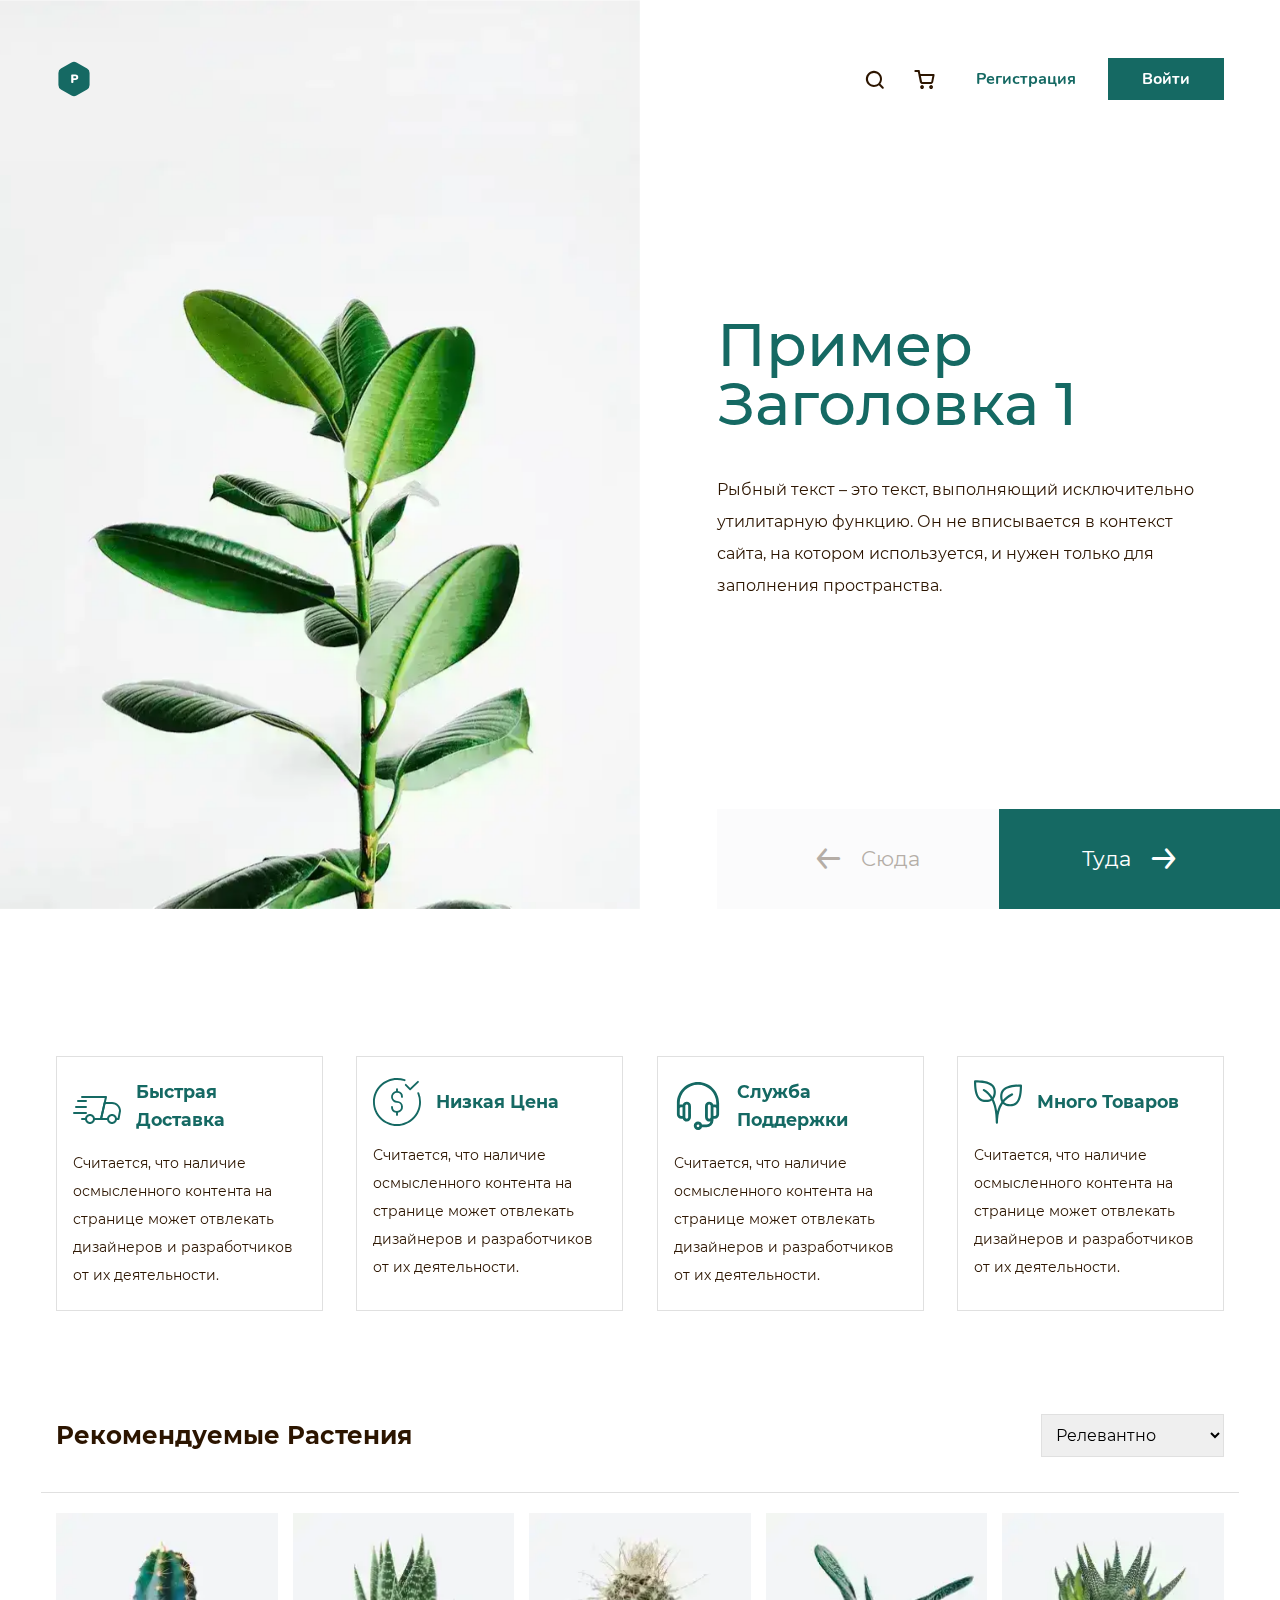
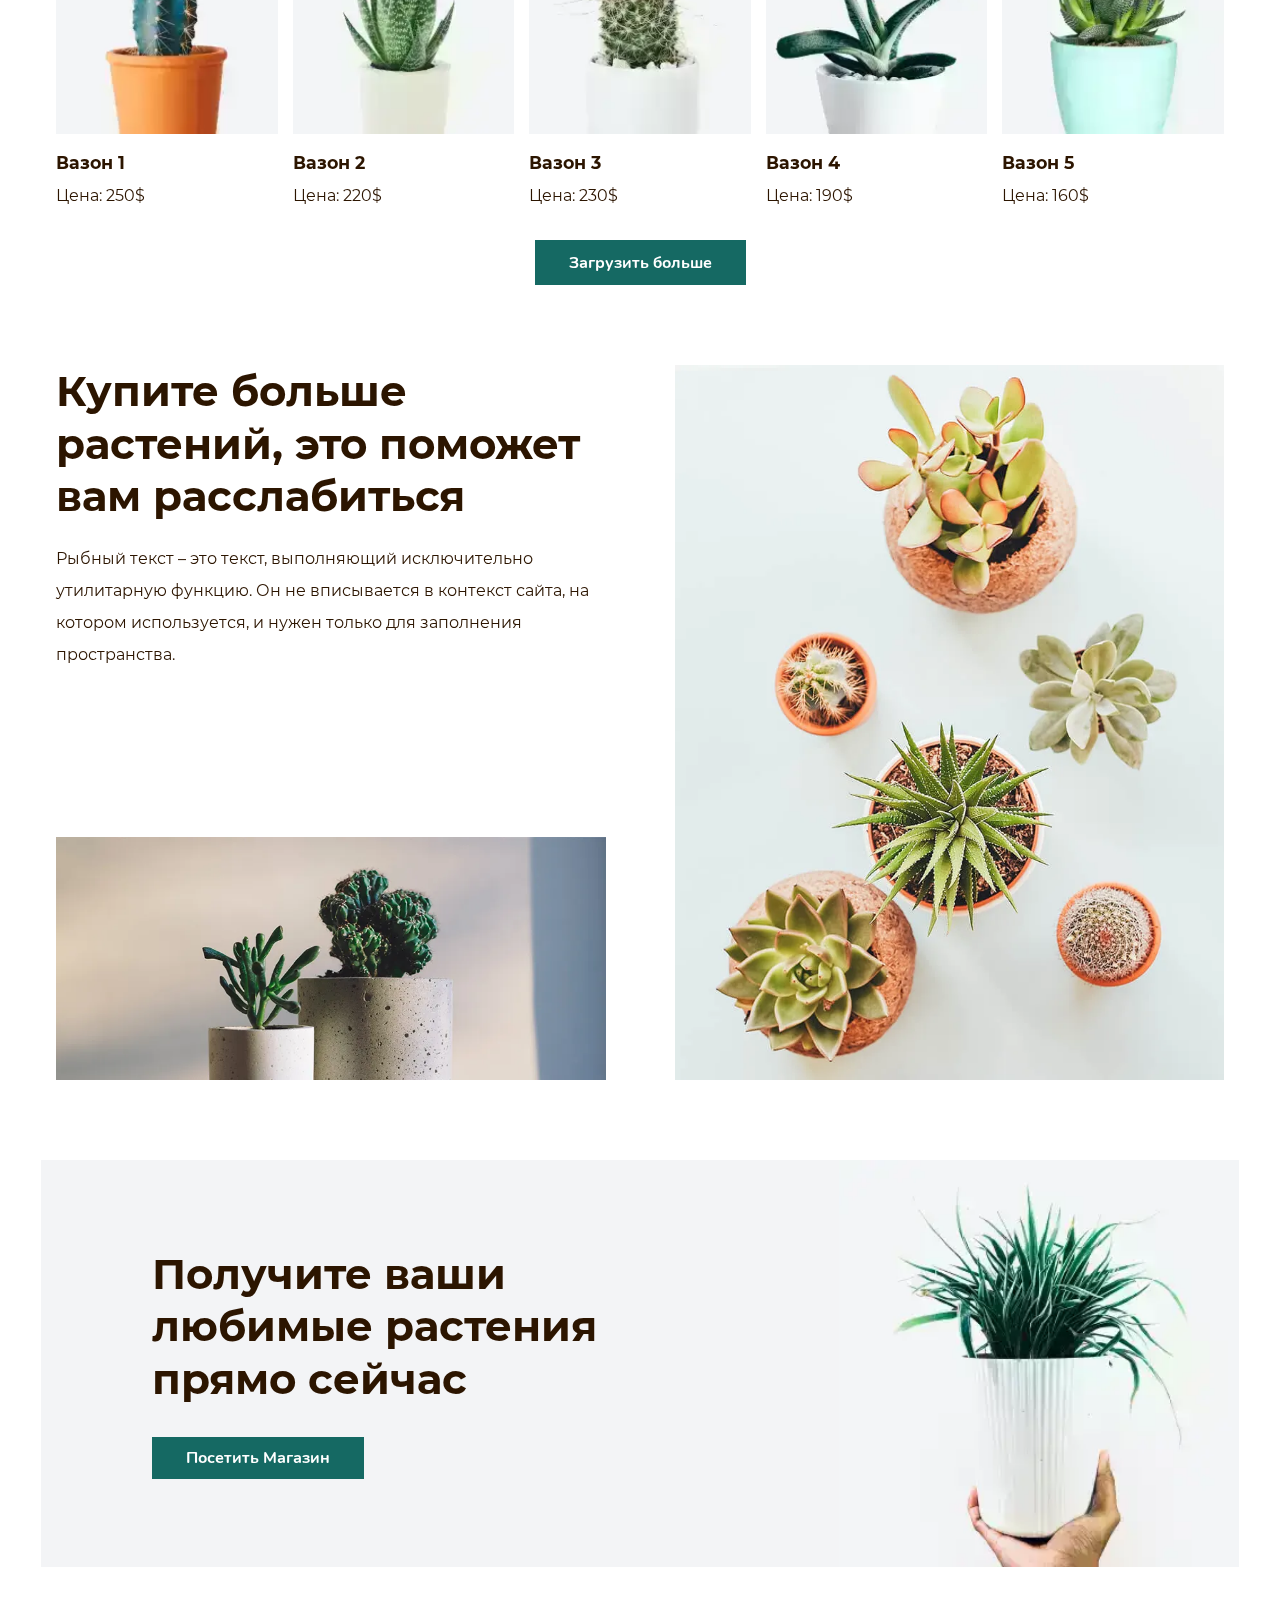
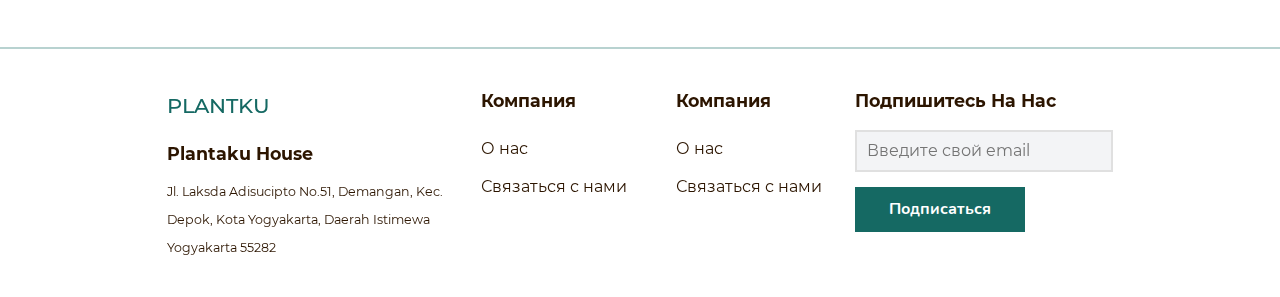
==== commit 92d57b2d: "v1.05" ====
--- a/index.html
+++ b/index.html
@@ -246,135 +246,7 @@
                             </select>                         </div>                     </div>-                    <ul class="featured__list product-list _flex-body">-                        <li class="featured__list--item featured__item product-item" data-id="1">-                            <div class="featured__item--image">-                                <a href="#" class="featured__item--image-link">-                                    <picture><source srcset="img/featured/product-1.webp" type="image/webp"><img src="img/featured/product-1.jpg" loading="lazy" alt="" class="featured__item--image-img"></picture>-                                </a>-                                <div class="featured__item--nav">-                                    <a href="#" class="featured__item--btn btn-buy _btn" onfocus="alert('test')">-                                        Купить-                                    </a>-                                </div>-                            </div>-                            <h3 class="featured__item--title title _min">-                                <a class="featured__item--product-link title-link" href="#">-                                    Kaktus-                                </a>-                            </h3>-                            <span class="featured__item--price product-price">-                                Цена: 100$-                            </span>-                            <div class="featured__item--nav">-                                <a href="#" class="featured__item--btn btn-buy _btn">-                                    Купить-                                </a>-                            </div>-                        </li>-                        <li class="featured__list--item featured__item product-item" data-id="2">-                            <div class="featured__item--image">-                                <a href="#" class="featured__item--image-link">-                                    <picture><source srcset="img/featured/product-2.webp" type="image/webp"><img src="img/featured/product-2.jpg" loading="lazy" alt="" class="featured__item--image-img"></picture>-                                </a>-                                <div class="featured__item--nav">-                                    <a href="#" class="featured__item--btn btn-buy _btn">-                                        Купить-                                    </a>-                                </div>-                            </div>-                            <h3 class="featured__item--title title _min">-                                <a class="featured__item--product-link title-link" href="#">-                                    Kaktus 2-                                </a>-                            </h3>-                            <span class="featured__item--price product-price">-                                Цена: 150$-                            </span>-                            <div class="featured__item--nav">-                                <a href="#" class="featured__item--btn btn-buy _btn">-                                    Купить-                                </a>-                                -                            </div>-                        </li>-                        <li class="featured__list--item featured__item product-item" data-id="3">-                            <div class="featured__item--image">-                                <a href="#" class="featured__item--image-link">-                                    <picture><source srcset="img/featured/product-3.webp" type="image/webp"><img src="img/featured/product-3.jpg" loading="lazy" alt="" class="featured__item--image-img"></picture>-                                </a>-                                <div class="featured__item--nav">-                                    <a href="#" class="featured__item--btn btn-buy _btn">-                                        Купить-                                    </a>-                                </div>-                            </div>-                            <h3 class="featured__item--title title _min">-                                <a class="featured__item--product-link title-link" href="#">-                                    Kaktus 3-                                </a>-                            </h3>-                            <span class="featured__item--price product-price">-                                Цена: 300$-                            </span>-                            <div class="featured__item--nav">-                                <a href="#" class="featured__item--btn btn-buy _btn">-                                    Купить-                                </a>-                                -                            </div>-                        </li>-                        <li class="featured__list--item featured__item product-item" data-id="4">-                            <div class="featured__item--image">-                                <a href="#" class="featured__item--image-link">-                                    <picture><source srcset="img/featured/product-4.webp" type="image/webp"><img src="img/featured/product-4.jpg" loading="lazy" alt="" class="featured__item--image-img"></picture>-                                </a>-                                <div class="featured__item--nav">-                                    <a href="#" class="featured__item--btn btn-buy _btn">-                                        Купить-                                    </a>-                                </div>-                            </div>-                            <h3 class="featured__item--title title _min">-                                <a class="featured__item--product-link title-link" href="#">-                                    Kaktus 4-                                </a>-                            </h3>-                            <span class="featured__item--price product-price">-                                Цена: 250$-                            </span>-                            <div class="featured__item--nav">-                                <a href="#" class="featured__item--btn btn-buy _btn">-                                    Купить-                                </a>-                            </div>-                        </li>-                        <li class="featured__list--item featured__item product-item" data-id="5">-                            <div class="featured__item--image">-                                <a href="#" class="featured__item--image-link">-                                    <picture><source srcset="img/featured/product-5.webp" type="image/webp"><img src="img/featured/product-5.jpg" loading="lazy" alt="" class="featured__item--image-img"></picture>-                                </a>-                                <div class="featured__item--nav">-                                    <a href="#" class="featured__item--btn btn-buy _btn">-                                        Купить-                                    </a>-                                </div>-                            </div>-                            <h3 class="featured__item--title title _min">-                                <a class="featured__item--product-link title-link" href="#">-                                    Kaktus-                                </a>-                            </h3>-                            <span class="featured__item--price product-price">-                                Цена: 400$-                            </span>-                            <div class="featured__item--nav">-                                <a href="#" class="featured__item--btn btn-buy _btn">-                                    Купить-                                </a>-                            </div>-                        </li>-                    </ul>+                    <ul class="featured__list product-list _flex-body"></ul>                     <div class="featured__loadmore">                         <button class="featured__loadmore--btn loadmore-btn _btn">                             Загрузить больше@@ -495,7 +367,7 @@
         </div>
     </footer>
     <div class="popup sign-up-popup" id="sign-up-popup">
-        <button class="popup-close-btn" aria-label="Close popup">X</button>
+        <button class="popup-close-btn" aria-label="Close popup">&#10006;</button>
             <div class="popup-content">
                 <div class="popup-content-body container _popup">
                     <h2 class="sign-up__title title popup-title">
@@ -520,7 +392,7 @@
         </div>
     </div>
     <div class="popup sign-in-popup" id="sign-in-popup">
-        <button class="popup-close-btn" aria-label="Close popup">X</button>
+        <button class="popup-close-btn" aria-label="Close popup">&#10006;</button>
         <div class="popup-content">
             <div class="popup-content-body container _popup">
                 <h2 class="sign-in__title title popup-title">
@@ -545,7 +417,7 @@
         </div>
     </div>
     <div class="popup settings-popup" id="settings-popup">
-    <button class="popup-close-btn" aria-label="Close popup">X</button>
+    <button class="popup-close-btn" aria-label="Close popup">&#10006;</button>
     <div class="popup-content">
         <div class="popup-content-body container _popup">
             <h2 class="profile-settings__title title popup-title">
@@ -557,7 +429,7 @@
                         Ваш Аватар
                     </h3>
                     <label>
-                        <input type="file" class="profile-settings__item--avatar-input" placeholder="Отправте ваш портрет для профиля" title="Отправте ваш портрет для профиля">
+                        <input type="file" class="profile-settings__item--avatar-input" title="Отправте ваш портрет для профиля">
                     </label>
                     <button class="profile-settings__item--submit avatar-submit _btn">
                         Установить
--- a/css/style.min.css
+++ b/css/style.min.css
@@ -1 +1 @@
-.footer__info--logo:hover,a,a:hover,a:visited{text-decoration:none}aside,details,footer,header,main,nav{display:block}.swiper-container-cube,.swiper-container-flip,button,hr,input{overflow:visible}progress,sub,sup{vertical-align:baseline}.popup-form,.swiper-container-vertical>.swiper-wrapper{-webkit-box-orient:vertical;-webkit-box-direction:normal;-ms-flex-direction:column;flex-direction:column}*{padding:0;margin:0;border:0}*,:after,:before{-webkit-box-sizing:border-box;box-sizing:border-box}body,html{height:100%;width:100%;line-height:1;font-size:14px;-ms-text-size-adjust:100%;-moz-text-size-adjust:100%;-webkit-text-size-adjust:100%}button,input,textarea{font-family:inherit}input::-ms-clear{display:none}button{cursor:pointer}button::-moz-focus-inner{padding:0;border:0}a:hover,abbr[title]{text-decoration:underline}ul li{list-style:none}h1,h2,h3,h4,h5,h6{font-size:inherit;font-weight:400}@font-face{font-family:icomoon;src:url(icomoon.eot?qjg7yo);src:url(icomoon.eot?qjg7yo#iefix) format("embedded-opentype"),url(icomoon.ttf?qjg7yo) format("truetype"),url(icomoon.woff?qjg7yo) format("woff"),url(icomoon.svg?qjg7yo#icomoon) format("svg");font-weight:400;font-style:normal;font-display:block}[class*=" _icon-"],[class^="_icon-"]{font-family:icomoon!important;font-style:normal;font-weight:400;font-variant:normal;text-transform:none;line-height:1;-webkit-font-smoothing:antialiased;-moz-osx-font-smoothing:grayscale}._icon-user:before{content:"\f2be"}._icon-arrow-go:before{content:"\e900"}._icon-arrow-back:before{content:"\e901"}._icon-down:before{content:"\e902"}._icon-search:before{content:"\e903"}._icon-shopping-cart:before{content:"\e904"}/*! normalize.css v8.0.1 | MIT License | github.com/necolas/normalize.css */html{line-height:1.15;-webkit-text-size-adjust:100%}body{margin:0}h1{font-size:2em;margin:.67em 0}hr{-webkit-box-sizing:content-box;box-sizing:content-box;height:0}code,kbd,pre,samp{font-family:monospace,monospace;font-size:1em}a{background-color:transparent}abbr[title]{border-bottom:none;-webkit-text-decoration:underline dotted;text-decoration:underline dotted}b,strong{font-weight:bolder}small{font-size:80%}sub,sup{font-size:75%;line-height:0;position:relative}sub{bottom:-.25em}sup{top:-.5em}img{vertical-align:top;border-style:none}button,input,optgroup,select,textarea{font-family:inherit;font-size:100%;line-height:1.15;margin:0}button,select{text-transform:none}[type=button],[type=reset],[type=submit],button{-webkit-appearance:button}[type=button]::-moz-focus-inner,[type=reset]::-moz-focus-inner,[type=submit]::-moz-focus-inner,button::-moz-focus-inner{border-style:none;padding:0}[type=button]:-moz-focusring,[type=reset]:-moz-focusring,[type=submit]:-moz-focusring,button:-moz-focusring{outline:ButtonText dotted 1px}fieldset{padding:.35em .75em .625em}legend{-webkit-box-sizing:border-box;box-sizing:border-box;color:inherit;display:table;max-width:100%;padding:0;white-space:normal}textarea{overflow:auto}[type=checkbox],[type=radio]{-webkit-box-sizing:border-box;box-sizing:border-box;padding:0}[type=number]::-webkit-inner-spin-button,[type=number]::-webkit-outer-spin-button{height:auto}.swiper-slide,.swiper-wrapper{height:100%;position:relative;-webkit-transition-property:-webkit-transform;transition-property:-webkit-transform;-o-transition-property:transform;transition-property:transform;transition-property:transform, -webkit-transform}[type=search]{-webkit-appearance:textfield;outline-offset:-2px}[type=search]::-webkit-search-decoration{-webkit-appearance:none}::-webkit-file-upload-button{-webkit-appearance:button;font:inherit}summary{display:list-item}[hidden],template{display:none}@font-face{font-family:swiper-icons;src:url("data:application/font-woff;charset=utf-8;base64, [base64]//wADZ2x5ZgAAAywAAADMAAAD2MHtryVoZWFkAAABbAAAADAAAAA2E2+eoWhoZWEAAAGcAAAAHwAAACQC9gDzaG10eAAAAigAAAAZAAAArgJkABFsb2NhAAAC0AAAAFoAAABaFQAUGG1heHAAAAG8AAAAHwAAACAAcABAbmFtZQAAA/gAAAE5AAACXvFdBwlwb3N0AAAFNAAAAGIAAACE5s74hXjaY2BkYGAAYpf5Hu/j+W2+MnAzMYDAzaX6QjD6/4//Bxj5GA8AuRwMYGkAPywL13jaY2BkYGA88P8Agx4j+/8fQDYfA1AEBWgDAIB2BOoAeNpjYGRgYNBh4GdgYgABEMnIABJzYNADCQAACWgAsQB42mNgYfzCOIGBlYGB0YcxjYGBwR1Kf2WQZGhhYGBiYGVmgAFGBiQQkOaawtDAoMBQxXjg/wEGPcYDDA4wNUA2CCgwsAAAO4EL6gAAeNpj2M0gyAACqxgGNWBkZ2D4/wMA+xkDdgAAAHjaY2BgYGaAYBkGRgYQiAHyGMF8FgYHIM3DwMHABGQrMOgyWDLEM1T9/w8UBfEMgLzE////P/5//f/V/xv+r4eaAAeMbAxwIUYmIMHEgKYAYjUcsDAwsLKxc3BycfPw8jEQA/[base64]/uznmfPFBNODM2K7MTQ45YEAZqGP81AmGGcF3iPqOop0r1SPTaTbVkfUe4HXj97wYE+yNwWYxwWu4v1ugWHgo3S1XdZEVqWM7ET0cfnLGxWfkgR42o2PvWrDMBSFj/IHLaF0zKjRgdiVMwScNRAoWUoH78Y2icB/yIY09An6AH2Bdu/UB+yxopYshQiEvnvu0dURgDt8QeC8PDw7Fpji3fEA4z/PEJ6YOB5hKh4dj3EvXhxPqH/SKUY3rJ7srZ4FZnh1PMAtPhwP6fl2PMJMPDgeQ4rY8YT6Gzao0eAEA409DuggmTnFnOcSCiEiLMgxCiTI6Cq5DZUd3Qmp10vO0LaLTd2cjN4fOumlc7lUYbSQcZFkutRG7g6JKZKy0RmdLY680CDnEJ+UMkpFFe1RN7nxdVpXrC4aTtnaurOnYercZg2YVmLN/d/gczfEimrE/fs/bOuq29Zmn8tloORaXgZgGa78yO9/cnXm2BpaGvq25Dv9S4E9+5SIc9PqupJKhYFSSl47+Qcr1mYNAAAAeNptw0cKwkAAAMDZJA8Q7OUJvkLsPfZ6zFVERPy8qHh2YER+3i/BP83vIBLLySsoKimrqKqpa2hp6+jq6RsYGhmbmJqZSy0sraxtbO3sHRydnEMU4uR6yx7JJXveP7WrDycAAAAAAAH//wACeNpjYGRgYOABYhkgZgJCZgZNBkYGLQZtIJsFLMYAAAw3ALgAeNolizEKgDAQBCchRbC2sFER0YD6qVQiBCv/H9ezGI6Z5XBAw8CBK/m5iQQVauVbXLnOrMZv2oLdKFa8Pjuru2hJzGabmOSLzNMzvutpB3N42mNgZGBg4GKQYzBhYMxJLMlj4GBgAYow/P/PAJJhLM6sSoWKfWCAAwDAjgbRAAB42mNgYGBkAIIbCZo5IPrmUn0hGA0AO8EFTQAA") format("woff");font-weight:400;font-style:normal}:root{--swiper-theme-color:#007aff;--swiper-navigation-size:44px;--accent:#156963;--bg-accent:#F3F4F6;--text:#2C1500;--gray:#E0E0E0;--dark:#333333;--black:#000000;--white:#FFFFFF;--error-bg:#ffdede;--error:#ff6f6f;--opacity:0.3}.swiper-container{margin-left:auto;margin-right:auto;position:relative;overflow:hidden;list-style:none;padding:0;z-index:1}.swiper-wrapper{width:100%;z-index:1;display:-webkit-box;display:-ms-flexbox;display:flex;-webkit-box-sizing:content-box;box-sizing:content-box}.popup,.swiper-button-lock,.swiper-pagination-lock,.swiper-scrollbar-lock{display:none}.swiper-container-android .swiper-slide,.swiper-wrapper{-webkit-transform:translate3d(0,0,0);transform:translate3d(0,0,0)}.swiper-container-multirow>.swiper-wrapper{-ms-flex-wrap:wrap;flex-wrap:wrap}.swiper-container-multirow-column>.swiper-wrapper{-ms-flex-wrap:wrap;flex-wrap:wrap;-webkit-box-orient:vertical;-webkit-box-direction:normal;-ms-flex-direction:column;flex-direction:column}.swiper-container-free-mode>.swiper-wrapper{-webkit-transition-timing-function:ease-out;-o-transition-timing-function:ease-out;transition-timing-function:ease-out;margin:0 auto}.swiper-container-pointer-events{-ms-touch-action:pan-y;touch-action:pan-y}.swiper-container-pointer-events.swiper-container-vertical{-ms-touch-action:pan-x;touch-action:pan-x}.swiper-slide{-ms-flex-negative:0;flex-shrink:0;width:100%}.swiper-slide-invisible-blank{visibility:hidden}.swiper-container-autoheight,.swiper-container-autoheight .swiper-slide{height:auto}.swiper-container-autoheight .swiper-wrapper{-webkit-box-align:start;-ms-flex-align:start;align-items:flex-start;-webkit-transition-property:height,-webkit-transform;transition-property:height,-webkit-transform;-o-transition-property:transform,height;transition-property:transform,height;transition-property:transform,height,-webkit-transform}.swiper-container-3d{-webkit-perspective:1200px;perspective:1200px}.swiper-container-3d .swiper-cube-shadow,.swiper-container-3d .swiper-slide,.swiper-container-3d .swiper-slide-shadow-bottom,.swiper-container-3d .swiper-slide-shadow-left,.swiper-container-3d .swiper-slide-shadow-right,.swiper-container-3d .swiper-slide-shadow-top,.swiper-container-3d .swiper-wrapper{-webkit-transform-style:preserve-3d;transform-style:preserve-3d}.swiper-container-3d .swiper-slide-shadow-bottom,.swiper-container-3d .swiper-slide-shadow-left,.swiper-container-3d .swiper-slide-shadow-right,.swiper-container-3d .swiper-slide-shadow-top{position:absolute;left:0;top:0;width:100%;height:100%;pointer-events:none;z-index:10}.swiper-container-3d .swiper-slide-shadow-left{background-image:-webkit-gradient(linear,right top, left top,from(rgba(0,0,0,.5)),to(rgba(0,0,0,0)));background-image:-o-linear-gradient(right,rgba(0,0,0,.5),rgba(0,0,0,0));background-image:linear-gradient(to left,rgba(0,0,0,.5),rgba(0,0,0,0))}.swiper-container-3d .swiper-slide-shadow-right{background-image:-webkit-gradient(linear,left top, right top,from(rgba(0,0,0,.5)),to(rgba(0,0,0,0)));background-image:-o-linear-gradient(left,rgba(0,0,0,.5),rgba(0,0,0,0));background-image:linear-gradient(to right,rgba(0,0,0,.5),rgba(0,0,0,0))}.swiper-container-3d .swiper-slide-shadow-top{background-image:-webkit-gradient(linear,left bottom, left top,from(rgba(0,0,0,.5)),to(rgba(0,0,0,0)));background-image:-o-linear-gradient(bottom,rgba(0,0,0,.5),rgba(0,0,0,0));background-image:linear-gradient(to top,rgba(0,0,0,.5),rgba(0,0,0,0))}.swiper-container-3d .swiper-slide-shadow-bottom{background-image:-webkit-gradient(linear,left top, left bottom,from(rgba(0,0,0,.5)),to(rgba(0,0,0,0)));background-image:-o-linear-gradient(top,rgba(0,0,0,.5),rgba(0,0,0,0));background-image:linear-gradient(to bottom,rgba(0,0,0,.5),rgba(0,0,0,0))}.swiper-container-css-mode>.swiper-wrapper{overflow:auto;scrollbar-width:none;-ms-overflow-style:none}.swiper-container-css-mode>.swiper-wrapper::-webkit-scrollbar{display:none}.swiper-container-css-mode>.swiper-wrapper>.swiper-slide{scroll-snap-align:start start}.swiper-container-horizontal.swiper-container-css-mode>.swiper-wrapper{-webkit-scroll-snap-type:x mandatory;-ms-scroll-snap-type:x mandatory;scroll-snap-type:x mandatory}.swiper-container-vertical.swiper-container-css-mode>.swiper-wrapper{-webkit-scroll-snap-type:y mandatory;-ms-scroll-snap-type:y mandatory;scroll-snap-type:y mandatory}.swiper-button-next,.swiper-button-prev{position:absolute;top:50%;width:calc(var(--swiper-navigation-size)/ 44 * 27);height:var(--swiper-navigation-size);margin-top:calc(0px - (var(--swiper-navigation-size)/ 2));z-index:10;cursor:pointer;display:-webkit-box;display:-ms-flexbox;display:flex;-webkit-box-align:center;-ms-flex-align:center;align-items:center;-webkit-box-pack:center;-ms-flex-pack:center;justify-content:center;color:var(--swiper-navigation-color,var(--swiper-theme-color))}.swiper-button-next.swiper-button-disabled,.swiper-button-prev.swiper-button-disabled{opacity:.35;cursor:auto;pointer-events:none}.featured__type-list--select:hover,.menu-toggle,.swiper-pagination-clickable .swiper-pagination-bullet{cursor:pointer}.swiper-button-next:after,.swiper-button-prev:after{font-family:swiper-icons;font-size:var(--swiper-navigation-size);text-transform:none!important;letter-spacing:0;font-variant:initial;line-height:1}.swiper-button-prev,.swiper-container-rtl .swiper-button-next{left:10px;right:auto}.swiper-button-prev:after,.swiper-container-rtl .swiper-button-next:after{content:'prev'}.swiper-button-next,.swiper-container-rtl .swiper-button-prev{right:10px;left:auto}.swiper-button-next:after,.swiper-container-rtl .swiper-button-prev:after{content:'next'}.swiper-button-next.swiper-button-white,.swiper-button-prev.swiper-button-white{--swiper-navigation-color:#ffffff}.swiper-button-next.swiper-button-black,.swiper-button-prev.swiper-button-black{--swiper-navigation-color:#000000}.swiper-pagination{position:absolute;text-align:center;-webkit-transition:.3s opacity;-o-transition:.3s opacity;transition:.3s opacity;-webkit-transform:translate3d(0,0,0);transform:translate3d(0,0,0);z-index:10}.swiper-pagination.swiper-pagination-hidden{opacity:0}.swiper-container-horizontal>.swiper-pagination-bullets,.swiper-pagination-custom,.swiper-pagination-fraction{bottom:10px;left:0;width:100%}.swiper-pagination-bullets-dynamic{overflow:hidden;font-size:0}.swiper-pagination-bullets-dynamic .swiper-pagination-bullet{-webkit-transform:scale(.33);-ms-transform:scale(.33);transform:scale(.33);position:relative}.swiper-pagination-bullets-dynamic .swiper-pagination-bullet-active,.swiper-pagination-bullets-dynamic .swiper-pagination-bullet-active-main{-webkit-transform:scale(1);-ms-transform:scale(1);transform:scale(1)}.swiper-pagination-bullets-dynamic .swiper-pagination-bullet-active-prev{-webkit-transform:scale(.66);-ms-transform:scale(.66);transform:scale(.66)}.swiper-pagination-bullets-dynamic .swiper-pagination-bullet-active-prev-prev{-webkit-transform:scale(.33);-ms-transform:scale(.33);transform:scale(.33)}.swiper-pagination-bullets-dynamic .swiper-pagination-bullet-active-next{-webkit-transform:scale(.66);-ms-transform:scale(.66);transform:scale(.66)}.swiper-pagination-bullets-dynamic .swiper-pagination-bullet-active-next-next{-webkit-transform:scale(.33);-ms-transform:scale(.33);transform:scale(.33)}.swiper-pagination-bullet{width:8px;height:8px;display:inline-block;border-radius:50%;background:#000;opacity:.2}button.swiper-pagination-bullet{border:none;margin:0;padding:0;-webkit-box-shadow:none;box-shadow:none;-webkit-appearance:none;-moz-appearance:none;appearance:none}.swiper-scrollbar-cursor-drag,.swiper-slide-zoomed{cursor:move}.swiper-pagination-bullet:only-child{display:none!important}.swiper-pagination-bullet-active{opacity:1;background:var(--swiper-pagination-color,var(--swiper-theme-color))}.swiper-container-vertical>.swiper-pagination-bullets{right:10px;top:50%;-webkit-transform:translate3d(0,-50%,0);transform:translate3d(0,-50%,0)}.swiper-container-vertical>.swiper-pagination-bullets .swiper-pagination-bullet{margin:6px 0;display:block}.swiper-container-vertical>.swiper-pagination-bullets.swiper-pagination-bullets-dynamic{top:50%;-webkit-transform:translateY(-50%);-ms-transform:translateY(-50%);transform:translateY(-50%);width:8px}.swiper-container-vertical>.swiper-pagination-bullets.swiper-pagination-bullets-dynamic .swiper-pagination-bullet{display:inline-block;-webkit-transition:.2s transform,.2s top;-o-transition:.2s transform,.2s top;transition:.2s transform,.2s top}.swiper-container-horizontal>.swiper-pagination-bullets .swiper-pagination-bullet{margin:0 4px}.swiper-container-horizontal>.swiper-pagination-bullets.swiper-pagination-bullets-dynamic{left:50%;-webkit-transform:translateX(-50%);-ms-transform:translateX(-50%);transform:translateX(-50%);white-space:nowrap}.swiper-container-horizontal>.swiper-pagination-bullets.swiper-pagination-bullets-dynamic .swiper-pagination-bullet{-webkit-transition:.2s transform,.2s left;-o-transition:.2s transform,.2s left;transition:.2s transform,.2s left}.swiper-container-horizontal.swiper-container-rtl>.swiper-pagination-bullets-dynamic .swiper-pagination-bullet{-webkit-transition:.2s transform,.2s right;-o-transition:.2s transform,.2s right;transition:.2s transform,.2s right}.swiper-pagination-progressbar{background:rgba(0,0,0,.25);position:absolute}.swiper-pagination-progressbar .swiper-pagination-progressbar-fill{background:var(--swiper-pagination-color,var(--swiper-theme-color));position:absolute;left:0;top:0;width:100%;height:100%;-webkit-transform:scale(0);-ms-transform:scale(0);transform:scale(0);-webkit-transform-origin:left top;-ms-transform-origin:left top;transform-origin:left top}.swiper-container-rtl .swiper-pagination-progressbar .swiper-pagination-progressbar-fill{-webkit-transform-origin:right top;-ms-transform-origin:right top;transform-origin:right top}.swiper-container-horizontal>.swiper-pagination-progressbar,.swiper-container-vertical>.swiper-pagination-progressbar.swiper-pagination-progressbar-opposite{width:100%;height:4px;left:0;top:0}.swiper-container-horizontal>.swiper-pagination-progressbar.swiper-pagination-progressbar-opposite,.swiper-container-vertical>.swiper-pagination-progressbar{width:4px;height:100%;left:0;top:0}.swiper-pagination-white{--swiper-pagination-color:#ffffff}.swiper-pagination-black{--swiper-pagination-color:#000000}.swiper-scrollbar{border-radius:10px;position:relative;-ms-touch-action:none;background:rgba(0,0,0,.1)}.swiper-container-horizontal>.swiper-scrollbar{position:absolute;left:1%;bottom:3px;z-index:50;height:5px;width:98%}.swiper-container-vertical>.swiper-scrollbar{position:absolute;right:3px;top:1%;z-index:50;width:5px;height:98%}.swiper-scrollbar-drag{height:100%;width:100%;position:relative;background:rgba(0,0,0,.5);border-radius:10px;left:0;top:0}.swiper-zoom-container{width:100%;height:100%;display:-webkit-box;display:-ms-flexbox;display:flex;-webkit-box-pack:center;-ms-flex-pack:center;justify-content:center;-webkit-box-align:center;-ms-flex-align:center;align-items:center;text-align:center}.swiper-zoom-container>canvas,.swiper-zoom-container>img,.swiper-zoom-container>svg{max-width:100%;max-height:100%;-o-object-fit:contain;object-fit:contain}.swiper-lazy-preloader{width:42px;height:42px;position:absolute;left:50%;top:50%;margin-left:-21px;margin-top:-21px;z-index:10;-webkit-transform-origin:50%;-ms-transform-origin:50%;transform-origin:50%;-webkit-animation:swiper-preloader-spin 1s infinite linear;animation:swiper-preloader-spin 1s infinite linear;-webkit-box-sizing:border-box;box-sizing:border-box;border:4px solid;border-radius:50%;border-top-color:transparent}._input,.profile__list{border:2px solid var(--gray)}.swiper-lazy-preloader-white{--swiper-preloader-color:#fff}.swiper-lazy-preloader-black{--swiper-preloader-color:#000}@-webkit-keyframes swiper-preloader-spin{100%{-webkit-transform:rotate(360deg);transform:rotate(360deg)}}@keyframes swiper-preloader-spin{100%{-webkit-transform:rotate(360deg);transform:rotate(360deg)}}.swiper-container .swiper-notification{position:absolute;left:0;top:0;pointer-events:none;opacity:0;z-index:-1000}.swiper-container-fade.swiper-container-free-mode .swiper-slide{-webkit-transition-timing-function:ease-out;-o-transition-timing-function:ease-out;transition-timing-function:ease-out}.swiper-container-fade .swiper-slide{pointer-events:none;-webkit-transition-property:opacity;-o-transition-property:opacity;transition-property:opacity}.swiper-container-fade .swiper-slide .swiper-slide{pointer-events:none}.swiper-container-fade .swiper-slide-active,.swiper-container-fade .swiper-slide-active .swiper-slide-active{pointer-events:auto}.swiper-container-cube .swiper-slide{pointer-events:none;-webkit-backface-visibility:hidden;backface-visibility:hidden;z-index:1;visibility:hidden;-webkit-transform-origin:0 0;-ms-transform-origin:0 0;transform-origin:0 0;width:100%;height:100%}.swiper-container-cube .swiper-slide .swiper-slide{pointer-events:none}.swiper-container-cube.swiper-container-rtl .swiper-slide{-webkit-transform-origin:100% 0;-ms-transform-origin:100% 0;transform-origin:100% 0}.swiper-container-cube .swiper-slide-active,.swiper-container-cube .swiper-slide-active .swiper-slide-active{pointer-events:auto}.swiper-container-cube .swiper-slide-active,.swiper-container-cube .swiper-slide-next,.swiper-container-cube .swiper-slide-next+.swiper-slide,.swiper-container-cube .swiper-slide-prev{pointer-events:auto;visibility:visible}.swiper-container-cube .swiper-slide-shadow-bottom,.swiper-container-cube .swiper-slide-shadow-left,.swiper-container-cube .swiper-slide-shadow-right,.swiper-container-cube .swiper-slide-shadow-top{z-index:0;-webkit-backface-visibility:hidden;backface-visibility:hidden}.swiper-container-cube .swiper-cube-shadow{position:absolute;left:0;bottom:0;width:100%;height:100%;opacity:.6;z-index:0}.swiper-container-cube .swiper-cube-shadow:before{content:'';background:#000;position:absolute;left:0;top:0;bottom:0;right:0;-webkit-filter:blur(50px);filter:blur(50px)}.swiper-container-flip .swiper-slide{pointer-events:none;-webkit-backface-visibility:hidden;backface-visibility:hidden;z-index:1}.swiper-container-flip .swiper-slide .swiper-slide{pointer-events:none}.swiper-container-flip .swiper-slide-active,.swiper-container-flip .swiper-slide-active .swiper-slide-active{pointer-events:auto}.swiper-container-flip .swiper-slide-shadow-bottom,.swiper-container-flip .swiper-slide-shadow-left,.swiper-container-flip .swiper-slide-shadow-right,.swiper-container-flip .swiper-slide-shadow-top{z-index:0;-webkit-backface-visibility:hidden;backface-visibility:hidden}@font-face{font-weight:400;font-family:Montserrat;font-display:swap;font-style:normal;src:url(Montserrat-Regular.woff) format("woff"),url(Montserrat-Regular.woff) format("woff2")}@font-face{font-weight:500;font-family:Montserrat;font-display:swap;font-style:normal;src:url(Montserrat-Medium.woff) format("woff"),url(Montserrat-Medium.woff) format("woff2")}@font-face{font-weight:700;font-family:Montserrat;font-display:swap;font-style:normal;src:url(Montserrat-Bold.woff) format("woff"),url(Montserrat-Bold.woff) format("woff2")}@font-face{font-weight:700;font-family:Nunito;font-display:swap;font-style:normal;src:url(Nunito-Bold.woff) format("woff"),url(Nunito-Bold.woff) format("woff2")}body{font-family:Montserrat;font-weight:400;line-height:175%;font-size:14px;background-color:var(--white);color:var(--text)}._btn,._link{font-family:Nunito}body._popup-active{overflow:hidden;padding-right:var(--scroll-width)}body._popup-active .header__container{position:relative;right:calc(var(--scroll-width)/ 2)}a{color:'color'}._flex-body{display:-webkit-box;display:-ms-flexbox;display:flex;-webkit-box-pack:justify;-ms-flex-pack:justify;justify-content:space-between;-webkit-box-align:center;-ms-flex-align:center;align-items:center}.wrapper{overflow:hidden}.container{padding:0 15px;margin:0 auto;max-width:1198px}.container._min{max-width:976px}.container._popup{max-width:100%}.section-padding{padding:40px 0}._input{background-color:var(--bg-accent);padding:10px;-webkit-transition:all .2s ease-in-out;-o-transition:all .2s ease-in-out;transition:all .2s ease-in-out}._btn,._input:focus{border:2px solid var(--accent)}._input._error{background-color:var(--error-bg);border:2px solid var(--error)}._link{color:var(--accent);padding:.3em 2em}.popup{position:fixed;left:0;top:0;width:100%;height:100%;opacity:0;visibility:hidden;z-index:1000;-webkit-transition:all .2s ease-in-out;-o-transition:all .2s ease-in-out;transition:all .2s ease-in-out}.popup.is-closing,.popup:target{display:block}.popup:target{opacity:1;visibility:visible}.popup.is-closing,.popup.is-opening{visibility:hidden;opacity:0}.popup-title{width:100%;text-align:center;margin:0 0 15px}.popup-form{display:-webkit-box;display:-ms-flexbox;display:flex}.popup-form>*{margin:10px 0;display:-webkit-box;display:-ms-flexbox;display:flex;-webkit-box-orient:vertical;-webkit-box-direction:normal;-ms-flex-direction:column;flex-direction:column}.popup-form-placeholder{font-size:12px}.popup-form-error{color:var(--error);font-size:12px}.popup-form-submit{margin:15px 0 0}.popup-close-btn{position:absolute;right:15px;top:15px;font-size:31px;background-color:transparent;color:#fff;text-shadow:1px 1px 2px #000;z-index:100}.popup-content{width:100%;height:100%;position:relative;display:-webkit-box;display:-ms-flexbox;display:flex;overflow-y:auto;padding:15px}.popup-content::before{content:'';position:fixed;left:0;top:0;width:100%;height:100%;background-color:var(--black);opacity:.3;z-index:-1}.popup-content-body{position:relative;padding:15px;margin:auto;background-color:var(--white)}._btn{display:inline-block;color:var(--white);background-color:var(--accent);padding:.3em 2em}._btn-rev{background-color:transparent;color:var(--black)}._icon-btn,.menu-toggle{background:0 0;-webkit-transition:all .2s ease-in-out;-o-transition:all .2s ease-in-out;transition:all .2s ease-in-out}._btn._hide{display:none}button._btn{padding:.7em 2em}._icon-btn{width:20px;height:20px;padding:20px;font-size:0;position:relative}._icon-btn._active{color:var(--accent)!important}._icon-btn::before{position:absolute;left:50%;top:50%;-webkit-transform:translate(-50%,-50%);-ms-transform:translate(-50%,-50%);transform:translate(-50%,-50%);font-size:1.5rem}.menu-toggle{position:relative;width:0;height:0;z-index:10;display:inline-block}.menu-toggle span{position:absolute;left:0;width:100%;height:0}.menu-toggle span:nth-child(1){top:0}.menu-toggle span:nth-child(2){top:50%;-webkit-transform:translate(0,-50%);-ms-transform:translate(0,-50%);transform:translate(0,-50%);opacity:1;visibility:visible}.menu-toggle span:nth-child(3){top:100%;-webkit-transform:translate(0,-100%);-ms-transform:translate(0,-100%);transform:translate(0,-100%)}.menu-toggle span._active:nth-child(1){top:50%;-webkit-transform:translate(0,0) rotate(45deg);-ms-transform:translate(0,0) rotate(45deg);transform:translate(0,0) rotate(45deg)}.menu-toggle span._active:nth-child(2){opacity:0;visibility:hidden}.menu-toggle span._active:nth-child(3){top:50%;-webkit-transform:translate(0,0) rotate(-45deg);-ms-transform:translate(0,0) rotate(-45deg);transform:translate(0,0) rotate(-45deg)}.product-buy-img{position:absolute;opacity:0;-webkit-transform:scale(1);-ms-transform:scale(1);transform:scale(1);z-index:1000;-webkit-transition:left .3s ease-in-out,top .3s ease-in-out,-webkit-transform .5s ease-in-out;transition:left .3s ease-in-out,top .3s ease-in-out,-webkit-transform .5s ease-in-out;-o-transition:transform .5s ease-in-out,left .3s ease-in-out,top .3s ease-in-out;transition:transform .5s ease-in-out,left .3s ease-in-out,top .3s ease-in-out;transition:transform .5s ease-in-out,left .3s ease-in-out,top .3s ease-in-out,-webkit-transform .5s ease-in-out}.header,.header::before,.header__search--input,.profile__list{-webkit-transition:all .2s ease-in-out;-o-transition:all .2s ease-in-out;transition:all .2s ease-in-out}.main-title{font-weight:500;font-size:4.25rem;line-height:100%;color:var(--accent)}.header__cart--quantity,.section-title,.title{font-weight:700}.title{font-size:1.75rem}.title._min{font-size:1.25rem}.section-title{font-size:2.5rem;line-height:125%}.profile{position:relative;display:none}.profile._active{display:block}.profile__list{position:absolute;right:0;top:calc(100% + 15px);background-color:var(--bg-accent);display:-webkit-box;display:-ms-flexbox;display:flex;-webkit-box-orient:vertical;-webkit-box-direction:normal;-ms-flex-direction:column;flex-direction:column;padding:15px;margin:-10px 0;z-index:100;opacity:0;visibility:hidden}.header,.header._top{padding:5px 0}.profile__list>*{margin:10px 0}.profile__list._active{opacity:1;visibility:visible}.profile__btn--main{display:block;margin:0 0 0 10px}.profile__btn--main._avatar-mode::before{display:none}.profile__name::before{content:attr(data-before)}.featured__item--image .featured__item--nav::before,.footer::before,.header::before,.intro__main-slider--btn::after,.intro__slider-images::before{content:''}.profile__avatar{position:absolute;left:50%;top:50%;-webkit-transform:translate(-50%,-50%);-ms-transform:translate(-50%,-50%);transform:translate(-50%,-50%);width:25px;border-radius:50%;z-index:-1}.header,.header::before{-webkit-transform:translate(0,0);-ms-transform:translate(0,0);transform:translate(0,0);top:0;left:0}.profile-settings__list{margin:0 0 -20px}.profile-settings__item{margin:20px 0;display:-webkit-box;display:-ms-flexbox;display:flex;-webkit-box-orient:vertical;-webkit-box-direction:normal;-ms-flex-direction:column;flex-direction:column}.profile-settings__item--remove-submit{opacity:0;visibility:hidden;position:absolute}.profile-settings__item--remove-submit._avatar-mode{opacity:1;visibility:visible;position:static}.profile-settings__item>*{margin:5px 0}.profile-settings__item label{display:-webkit-box;display:-ms-flexbox;display:flex;-webkit-box-orient:vertical;-webkit-box-direction:normal;-ms-flex-direction:column;flex-direction:column}.header{position:fixed;width:100%;z-index:100;opacity:0;visibility:hidden}.header._hide{-webkit-transform:translate(0,-100%);-ms-transform:translate(0,-100%);transform:translate(0,-100%)}.header::before{position:absolute;width:100%;height:100%;background-color:var(--white);z-index:-1}.header ._icon-btn{color:var(--text)}.header._loaded{opacity:1;visibility:visible}.header__menu{margin:0 0 0 15px}.header__list--item{margin:0 5px}.header__search{position:relative}.header__search--input{position:absolute;left:calc(-100% - 15px);top:calc(100% + 15px);opacity:0;visibility:hidden}.header__search--input._show{opacity:1;visibility:visible}.header__cart{position:relative}.header__cart._active::after{content:'▲';position:absolute;left:22px;bottom:-10px;-webkit-transform:translate(-50%,0);-ms-transform:translate(-50%,0);transform:translate(-50%,0);font-size:35px;color:var(--bg-accent);z-index:-1}.header__cart .product-quantity{display:-webkit-inline-box;display:-ms-inline-flexbox;display:inline-flex;-webkit-box-pack:center;-ms-flex-pack:center;justify-content:center;-webkit-box-align:center;-ms-flex-align:center;align-items:center;position:absolute;left:100%;top:5px;-webkit-transform:translate(calc(-50% - 5px),calc(-50% + 5px));-ms-transform:translate(calc(-50% - 5px),calc(-50% + 5px));transform:translate(calc(-50% - 5px),calc(-50% + 5px));text-align:center;width:20px;height:20px;padding:3px 0 0;z-index:2;color:var(--white);background-color:var(--accent);border-radius:50%;font-size:.7rem;opacity:0;visibility:hidden;-webkit-transition:all .2s ease-in-out;-o-transition:all .2s ease-in-out;transition:all .2s ease-in-out}.header__account--list,.header__cart--list{top:calc(100% + 15px);background-color:var(--bg-accent);border:2px solid var(--gray);right:0;-webkit-transition:all .2s ease-in-out;-o-transition:all .2s ease-in-out;transition:all .2s ease-in-out}.header__cart .product-quantity._show{opacity:1;visibility:visible}.header__cart--list{position:absolute;width:280px;max-height:300px;overflow:auto;opacity:0;visibility:hidden}.header__account._active .header__account--list,.header__cart--list._active{opacity:1;visibility:visible}.header__cart--list .list-null{display:none;text-align:center;padding:15px 0}.header__cart--list .list-null._show{display:block}.header__cart--item{padding:10px;-webkit-box-pack:start;-ms-flex-pack:start;justify-content:flex-start}.header__cart--item:not(:first-child){margin:5px 0 0}.header__cart--image{-webkit-box-flex:0;-ms-flex:0 1 100px;flex:0 1 100px;margin:0 5px 0 0}.header__cart--info{display:-webkit-box;display:-ms-flexbox;display:flex;-webkit-box-orient:vertical;-webkit-box-direction:normal;-ms-flex-direction:column;flex-direction:column}.header__cart--name{margin:0 0 10px}.header__cart--name .title-link{color:var(--text)}.header__cart--quantity::before{content:attr(data-text);font-weight:500}.header__cart--price{font-weight:700}.header__cart--price::before{content:attr(data-text);font-weight:500}.header__cart--price::after{content:attr(data-currency)}.header__cart--delete{margin:10px 0 0}.header__account{position:relative}.header__account._active .header__account--btn{color:var(--accent)}.header__account._active .header__account--btn::after{opacity:1}.header__account--list,.header__account--list._user-active{position:absolute;opacity:0;visibility:hidden}.header__account--btn{display:block;color:var(--white)}.header__account--btn::after{content:'▲';position:absolute;left:20px;bottom:-25px;-webkit-transform:translate(-50%,0);-ms-transform:translate(-50%,0);transform:translate(-50%,0);font-size:35px;color:var(--bg-accent);z-index:-1;opacity:0;-webkit-transition:all .2s ease-in-out;-o-transition:all .2s ease-in-out;transition:all .2s ease-in-out}.header__account--list{display:-webkit-box;display:-ms-flexbox;display:flex;-webkit-box-orient:vertical;-webkit-box-direction:normal;-ms-flex-direction:column;flex-direction:column;padding:15px 5px}.header__account--list._active{opacity:1;visibility:visible}.header__account--list-btn{display:block}.header__account--list-btn._user-active{display:none}.header__account--item{margin:10px 0}.intro{position:relative;display:-webkit-box;display:-ms-flexbox;display:flex;min-height:100vh;padding:0;margin:0 0 10vw}.intro__container{margin:auto}.intro__body{display:-webkit-box;display:-ms-flexbox;display:flex;-webkit-box-orient:vertical;-webkit-box-direction:normal;-ms-flex-direction:column;flex-direction:column}.intro__slider-images{width:100%;height:100%;position:absolute!important;left:0;top:0;z-index:-1}.intro__slider-images::before{position:absolute;left:0;top:0;width:100%;height:100%;background-color:#000;opacity:var(--opacity);z-index:2}.intro__slider-images--wrapper{width:100%;height:100%;position:absolute!important;left:0;top:0}.intro__slider-images--item{position:absolute;left:0;top:0;width:100%;height:100%;z-index:2}.intro__slider-images--item.swiper-slide-active .intro__slider-images--item-img{opacity:1}.intro__slider-images--item-img{-o-object-fit:cover;object-fit:cover;position:absolute;left:0;top:0;width:100%;height:100%;opacity:0;-webkit-transition:all .2s ease-in-out;-o-transition:all .2s ease-in-out;transition:all .2s ease-in-out}.intro__main-slider{z-index:2;padding:115px 0;margin:auto 0 auto auto;width:100%}.intro__main-slider--item{width:calc(100vw - 30px)!important}.intro__main-slider--item-wrapper{opacity:0!important;visibility:hidden;-webkit-transition:all .2s ease-in-out;-o-transition:all .2s ease-in-out;transition:all .2s ease-in-out}.intro__main-slider--item.swiper-slide-active .intro__main-slider--item-wrapper{opacity:1!important;visibility:visible}.intro__main-slider--navigation{position:absolute;right:0;bottom:0;width:100%;display:-webkit-box;display:-ms-flexbox;display:flex;-webkit-box-pack:end;-ms-flex-pack:end;justify-content:flex-end}.intro__main-slider--btn{font-size:1.5rem;padding:50px 40px;border-radius:0;-webkit-box-flex:0;-ms-flex:0 1 50%;flex:0 1 50%;position:static;color:var(--white);background-color:var(--accent);-webkit-transition:all .2s ease-in-out;-o-transition:all .2s ease-in-out;transition:all .2s ease-in-out}.featured__item,.featured__item--image{position:relative}.intro__main-slider--btn.swiper-button-disabled{background-color:var(--bg-accent);color:var(--text)}.intro__text,.intro__title{color:var(--white)}.intro__main-slider--btn-icon{margin:0 15px;font-size:2.5rem}.intro__text{line-height:200%}.advantages__item--title,.footer__info--logo{color:var(--accent)}.advantages__list{-ms-flex-wrap:wrap;flex-wrap:wrap;-webkit-box-align:stretch;-ms-flex-align:stretch;align-items:stretch;margin:calc(-15px / 2) 0}.advantages__item{-webkit-box-flex:1;-ms-flex:1 1 auto;flex:1 1 auto;margin:calc(15px / 2) 0;padding:11px 8px;border:1px solid var(--gray)}.advantages__item--header{display:-webkit-box;display:-ms-flexbox;display:flex;-webkit-box-align:center;-ms-flex-align:center;align-items:center;margin:0 0 15px}.advantages__item--icon{margin:0 15px 0 0}.advantages__item--text{font-size:1rem}.featured__header{padding:0 0 20px;margin:0 -15px 20px;border-bottom:1px solid var(--gray);-ms-flex-wrap:wrap;flex-wrap:wrap}.featured__header>*{margin:15px}.featured__type-list--select{border:1px solid var(--gray);padding:5px 10px}.featured__list{margin:calc(-15px / 2);padding:0 0 15px;-ms-flex-wrap:wrap;flex-wrap:wrap;-webkit-box-pack:start;-ms-flex-pack:start;justify-content:start}.featured__item{-webkit-box-flex:0;-ms-flex:0 1 calc(50% - (30px / 2));flex:0 1 calc(50% - (30px / 2));margin:calc(15px / 2)}.featured__item--btn{display:inline-block;margin:5px}.featured__item--image-img,.featured__item--image-link{display:block;width:100%}.featured__item--image-link:focus+.featured__item--nav,.featured__item--image:focus .featured__item--nav,.featured__item--image:hover .featured__item--nav{opacity:1;visibility:visible}.featured__item--image .featured__item--nav{display:none;position:absolute;left:0;top:0;width:100%;height:100%;-webkit-box-align:center;-ms-flex-align:center;align-items:center;-webkit-box-pack:center;-ms-flex-pack:center;justify-content:center;-webkit-box-orient:vertical;-webkit-box-direction:normal;-ms-flex-direction:column;flex-direction:column;margin:0;opacity:0;visibility:hidden;z-index:2;-webkit-transition:all .2s ease-in-out;-o-transition:all .2s ease-in-out;transition:all .2s ease-in-out}.featured__item--image .featured__item--nav::before{position:absolute;left:0;top:0;width:100%;height:100%;background-color:var(--black);opacity:var(--opacity);z-index:-1}.add__container,.footer{position:relative}.featured__item--nav{margin:5px 0 0;text-align:center}.featured__item--title{margin:15px 0 5px}.featured__item--title a{color:var(--text)}.featured__loadmore{margin:15px 0 0;display:-webkit-box;display:-ms-flexbox;display:flex;-webkit-box-pack:center;-ms-flex-pack:center;justify-content:center}.more-plants__body{-webkit-box-align:stretch;-ms-flex-align:stretch;align-items:stretch;-webkit-box-orient:vertical;-webkit-box-direction:normal;-ms-flex-direction:column;flex-direction:column}.more-plants__block{-webkit-box-flex:1;-ms-flex:1 1 100%;flex:1 1 100%;display:-webkit-box;display:-ms-flexbox;display:flex;-webkit-box-orient:vertical;-webkit-box-direction:normal;-ms-flex-direction:column;flex-direction:column;margin:15px 0}.more-plants__block--title{margin:0 0 20px}.more-plants__block--text{line-height:200%}.more-plants__block--image{-webkit-box-flex:1;-ms-flex:1 1 100%;flex:1 1 100%;margin:30px 0 0}.more-plants__block--image-img{height:250px;width:100%;-o-object-fit:cover;object-fit:cover}.more-plants__block--large-image{height:100%}.more-plants__block--large-image-img{height:500px;width:100%;-o-object-fit:cover;object-fit:cover}.add__container{background-color:var(--bg-accent)}.add__body{padding:0;-webkit-box-orient:vertical;-webkit-box-direction:normal;-ms-flex-direction:column;flex-direction:column}.add__info{z-index:2;-webkit-box-flex:0;-ms-flex:0 1 60%;flex:0 1 60%;padding:30px 0;text-align:center}.add__info--title{margin:0 0 32px}.add__image{height:100%;z-index:1}.add__image--img{width:100%;-o-object-fit:cover;object-fit:cover}.footer__body{-webkit-box-align:center;-ms-flex-align:center;align-items:center;-webkit-box-orient:vertical;-webkit-box-direction:normal;-ms-flex-direction:column;flex-direction:column;text-align:center;padding:40px 0 0}.footer::before{position:absolute;left:0;top:40px;width:100%;height:2px;background-color:var(--accent);opacity:var(--opacity)}.footer__info{display:-webkit-box;display:-ms-flexbox;display:flex;-webkit-box-orient:vertical;-webkit-box-direction:normal;-ms-flex-direction:column;flex-direction:column;margin:-10px 0}.footer__info>*{margin:5px 0}.footer__info--logo{font-weight:500;font-size:1.5rem;margin-bottom:15px;margin-top:15px}.footer__info--address{color:var(--text);font-size:.9rem}.footer__nav{-webkit-box-flex:1;-ms-flex:1 1 100%;flex:1 1 100%;margin:40px 0}.footer__nav--list{-webkit-box-pack:space-evenly;-ms-flex-pack:space-evenly;justify-content:space-evenly}.footer__nav--item{margin:0 15px}.footer__nav--item-link{display:inline-block;padding:5px 0;color:var(--text)}.footer__nav--title{margin:0 0 15px;font-weight:700}.footer__mailing--title{margin:0 0 15px}.footer__mailing--input{min-width:234px}.footer__mailing--submit{margin:15px 0 0}@media (min-width:500px){.advantages__list{margin:calc(-15px / 2)}.advantages__item{-webkit-box-flex:0;-ms-flex:0 1 calc(50% - (30px / 2));flex:0 1 calc(50% - (30px / 2));margin:calc(15px / 2);padding:21px 16px}}@media (min-width:600px){.container._popup{max-width:550px}.profile{padding:15px 0}.header__search--input{position:static}.header__cart .product-quantity{top:0}.header__account{margin:0 0 0 -5px}.header__account--list-btn,.header__account--list-btn._user-active{display:none}.header__account--list{position:relative;left:0;top:0;opacity:1;visibility:visible;-webkit-transition:all 0s ease-in-out;-o-transition:all 0s ease-in-out;transition:all 0s ease-in-out;-webkit-box-orient:horizontal;-webkit-box-direction:normal;-ms-flex-direction:row;flex-direction:row;background-color:transparent;border:0;padding:0}.header__account--link._sign-up{color:var(--accent)}}@media (min-width:769px){body{font-size:16px}.section-title{font-size:3rem}.header{padding:0}.header._top{padding:15px 0}.header._top::before{-webkit-transform:translate(0,-100%);-ms-transform:translate(0,-100%);transform:translate(0,-100%)}.intro{padding:186px 0}.intro__body{display:block}.intro__slider-images{position:absolute;left:0;top:0;width:50vw;height:100%}.intro__slider-images::before{display:none}.intro__main-slider{width:calc(50% - 77px)}.intro__main-slider--item{width:100%!important}.intro__main-slider--navigation{width:50%}.intro__main-slider--btn{-webkit-box-flex:0;-ms-flex:0 1 calc(50% - (77px / 2));flex:0 1 calc(50% - (77px / 2))}.intro__title{color:var(--accent)}.intro__text{color:var(--text)}.advantages__item{-webkit-box-flex:0;-ms-flex:0 1 calc(33.333% - (30px / 2));flex:0 1 calc(33.333% - (30px / 2))}.featured__item{-webkit-box-flex:0;-ms-flex:0 1 calc(20% - (30px / 2));flex:0 1 calc(20% - (30px / 2))}.add__body,.more-plants__body{-webkit-box-orient:horizontal;-webkit-box-direction:normal;-ms-flex-direction:row;flex-direction:row}.more-plants__body{margin:0 calc(-15px / 2)}.more-plants__block{-webkit-box-flex:0;-ms-flex:0 1 calc(50% - (84px / 2));flex:0 1 calc(50% - (84px / 2));margin:0 calc(15px / 2)}.more-plants__block--image{display:-webkit-box;display:-ms-flexbox;display:flex;-webkit-box-align:end;-ms-flex-align:end;align-items:flex-end}.more-plants__block--image-img{height:auto}.more-plants__block--large-image-img{height:100%}.add__info{text-align:left;padding:88px 0}.add__image{position:absolute;right:0;top:0}.add__image--img{height:100%;max-width:400px}.footer__body{-webkit-box-orient:horizontal;-webkit-box-direction:normal;-ms-flex-direction:row;flex-direction:row;-webkit-box-align:start;-ms-flex-align:start;align-items:flex-start;text-align:left}.footer__nav{margin:0}}@media (min-width:992px){.header ._icon-btn,.header._top ._icon-btn{color:var(--text)}.menu-toggle{display:none}.header._top{padding:48px 0}.intro{margin:0 0 100px}.advantages__item{-webkit-box-flex:0;-ms-flex:0 1 calc(20% + 30px);flex:0 1 calc(20% + 30px);margin:15px calc(15px / 2)}}@media (any-hover:hover){._btn{-webkit-transition:all .2s ease-in-out;-o-transition:all .2s ease-in-out;transition:all .2s ease-in-out}._btn:hover{background-color:transparent;color:var(--accent);text-decoration:none}._btn-rev:hover,.intro__main-slider--btn:hover{background-color:var(--accent)}._btn-rev:hover{color:var(--white)}._icon-btn:hover{color:var(--accent)}.featured__item--image .featured__item--btn:hover{color:var(--white)}.featured__item--image .featured__item--nav{display:-webkit-box;display:-ms-flexbox;display:flex}.featured__item--nav{display:none}}+.footer__info--logo:hover,a,a:hover,a:visited{text-decoration:none}aside,details,footer,header,main,nav{display:block}.swiper-container-cube,.swiper-container-flip,button,hr,input{overflow:visible}progress,sub,sup{vertical-align:baseline}.popup-form,.swiper-container-vertical>.swiper-wrapper{-webkit-box-orient:vertical;-webkit-box-direction:normal;-ms-flex-direction:column;flex-direction:column}.swiper-slide,.swiper-wrapper{position:relative;-webkit-transition-property:-webkit-transform;transition-property:-webkit-transform;-o-transition-property:transform;transition-property:transform;transition-property:transform, -webkit-transform;width:100%}*{padding:0;margin:0;border:0}*,:after,:before{-webkit-box-sizing:border-box;box-sizing:border-box}body,html{height:100%;width:100%;line-height:1;font-size:14px;-ms-text-size-adjust:100%;-moz-text-size-adjust:100%;-webkit-text-size-adjust:100%}button,input,textarea{font-family:inherit}input::-ms-clear{display:none}button{cursor:pointer}button::-moz-focus-inner{padding:0;border:0}a:hover,abbr[title]{text-decoration:underline}ul li{list-style:none}h1,h2,h3,h4,h5,h6{font-size:inherit;font-weight:400}@font-face{font-family:icomoon;src:url(icomoon.eot?qjg7yo);src:url(icomoon.eot?qjg7yo#iefix) format("embedded-opentype"),url(icomoon.ttf?qjg7yo) format("truetype"),url(icomoon.woff?qjg7yo) format("woff"),url(icomoon.svg?qjg7yo#icomoon) format("svg");font-weight:400;font-style:normal;font-display:block}[class*=" _icon-"],[class^="_icon-"]{font-family:icomoon!important;font-style:normal;font-weight:400;font-variant:normal;text-transform:none;line-height:1;-webkit-font-smoothing:antialiased;-moz-osx-font-smoothing:grayscale}._icon-user:before{content:"\f2be"}._icon-arrow-go:before{content:"\e900"}._icon-arrow-back:before{content:"\e901"}._icon-down:before{content:"\e902"}._icon-search:before{content:"\e903"}._icon-shopping-cart:before{content:"\e904"}/*! normalize.css v8.0.1 | MIT License | github.com/necolas/normalize.css */html{line-height:1.15;-webkit-text-size-adjust:100%}body{margin:0}h1{font-size:2em;margin:.67em 0}hr{-webkit-box-sizing:content-box;box-sizing:content-box;height:0}code,kbd,pre,samp{font-family:monospace,monospace;font-size:1em}a{background-color:transparent}abbr[title]{border-bottom:none;-webkit-text-decoration:underline dotted;text-decoration:underline dotted}b,strong{font-weight:bolder}small{font-size:80%}sub,sup{font-size:75%;line-height:0;position:relative}sub{bottom:-.25em}sup{top:-.5em}img{vertical-align:top;border-style:none}button,input,optgroup,select,textarea{font-family:inherit;font-size:100%;line-height:1.15;margin:0}button,select{text-transform:none}[type=button],[type=reset],[type=submit],button{-webkit-appearance:button}[type=button]::-moz-focus-inner,[type=reset]::-moz-focus-inner,[type=submit]::-moz-focus-inner,button::-moz-focus-inner{border-style:none;padding:0}[type=button]:-moz-focusring,[type=reset]:-moz-focusring,[type=submit]:-moz-focusring,button:-moz-focusring{outline:ButtonText dotted 1px}fieldset{padding:.35em .75em .625em}legend{-webkit-box-sizing:border-box;box-sizing:border-box;color:inherit;display:table;max-width:100%;padding:0;white-space:normal}textarea{overflow:auto}[type=checkbox],[type=radio]{-webkit-box-sizing:border-box;box-sizing:border-box;padding:0}[type=number]::-webkit-inner-spin-button,[type=number]::-webkit-outer-spin-button{height:auto}[type=search]{-webkit-appearance:textfield;outline-offset:-2px}[type=search]::-webkit-search-decoration{-webkit-appearance:none}::-webkit-file-upload-button{-webkit-appearance:button;font:inherit}summary{display:list-item}[hidden],template{display:none}@font-face{font-family:swiper-icons;src:url("data:application/font-woff;charset=utf-8;base64, [base64]//wADZ2x5ZgAAAywAAADMAAAD2MHtryVoZWFkAAABbAAAADAAAAA2E2+eoWhoZWEAAAGcAAAAHwAAACQC9gDzaG10eAAAAigAAAAZAAAArgJkABFsb2NhAAAC0AAAAFoAAABaFQAUGG1heHAAAAG8AAAAHwAAACAAcABAbmFtZQAAA/gAAAE5AAACXvFdBwlwb3N0AAAFNAAAAGIAAACE5s74hXjaY2BkYGAAYpf5Hu/j+W2+MnAzMYDAzaX6QjD6/4//Bxj5GA8AuRwMYGkAPywL13jaY2BkYGA88P8Agx4j+/8fQDYfA1AEBWgDAIB2BOoAeNpjYGRgYNBh4GdgYgABEMnIABJzYNADCQAACWgAsQB42mNgYfzCOIGBlYGB0YcxjYGBwR1Kf2WQZGhhYGBiYGVmgAFGBiQQkOaawtDAoMBQxXjg/wEGPcYDDA4wNUA2CCgwsAAAO4EL6gAAeNpj2M0gyAACqxgGNWBkZ2D4/wMA+xkDdgAAAHjaY2BgYGaAYBkGRgYQiAHyGMF8FgYHIM3DwMHABGQrMOgyWDLEM1T9/w8UBfEMgLzE////P/5//f/V/xv+r4eaAAeMbAxwIUYmIMHEgKYAYjUcsDAwsLKxc3BycfPw8jEQA/[base64]/uznmfPFBNODM2K7MTQ45YEAZqGP81AmGGcF3iPqOop0r1SPTaTbVkfUe4HXj97wYE+yNwWYxwWu4v1ugWHgo3S1XdZEVqWM7ET0cfnLGxWfkgR42o2PvWrDMBSFj/IHLaF0zKjRgdiVMwScNRAoWUoH78Y2icB/yIY09An6AH2Bdu/UB+yxopYshQiEvnvu0dURgDt8QeC8PDw7Fpji3fEA4z/PEJ6YOB5hKh4dj3EvXhxPqH/SKUY3rJ7srZ4FZnh1PMAtPhwP6fl2PMJMPDgeQ4rY8YT6Gzao0eAEA409DuggmTnFnOcSCiEiLMgxCiTI6Cq5DZUd3Qmp10vO0LaLTd2cjN4fOumlc7lUYbSQcZFkutRG7g6JKZKy0RmdLY680CDnEJ+UMkpFFe1RN7nxdVpXrC4aTtnaurOnYercZg2YVmLN/d/gczfEimrE/fs/bOuq29Zmn8tloORaXgZgGa78yO9/cnXm2BpaGvq25Dv9S4E9+5SIc9PqupJKhYFSSl47+Qcr1mYNAAAAeNptw0cKwkAAAMDZJA8Q7OUJvkLsPfZ6zFVERPy8qHh2YER+3i/BP83vIBLLySsoKimrqKqpa2hp6+jq6RsYGhmbmJqZSy0sraxtbO3sHRydnEMU4uR6yx7JJXveP7WrDycAAAAAAAH//wACeNpjYGRgYOABYhkgZgJCZgZNBkYGLQZtIJsFLMYAAAw3ALgAeNolizEKgDAQBCchRbC2sFER0YD6qVQiBCv/H9ezGI6Z5XBAw8CBK/m5iQQVauVbXLnOrMZv2oLdKFa8Pjuru2hJzGabmOSLzNMzvutpB3N42mNgZGBg4GKQYzBhYMxJLMlj4GBgAYow/P/PAJJhLM6sSoWKfWCAAwDAjgbRAAB42mNgYGBkAIIbCZo5IPrmUn0hGA0AO8EFTQAA") format("woff");font-weight:400;font-style:normal}:root{--swiper-theme-color:#007aff;--swiper-navigation-size:44px;--accent:#156963;--bg-accent:#F3F4F6;--text:#2C1500;--gray:#E0E0E0;--dark:#333333;--black:#000000;--white:#FFFFFF;--error-bg:#ffdede;--error:#ff6f6f;--opacity:0.3}.swiper-container{margin-left:auto;margin-right:auto;position:relative;overflow:hidden;list-style:none;padding:0;z-index:1}.swiper-wrapper{height:100%;z-index:1;display:-webkit-box;display:-ms-flexbox;display:flex;-webkit-box-sizing:content-box;box-sizing:content-box}.popup,.swiper-button-lock,.swiper-pagination-lock,.swiper-scrollbar-lock{display:none}.swiper-container-android .swiper-slide,.swiper-wrapper{-webkit-transform:translate3d(0,0,0);transform:translate3d(0,0,0)}.swiper-container-multirow>.swiper-wrapper{-ms-flex-wrap:wrap;flex-wrap:wrap}.swiper-container-multirow-column>.swiper-wrapper{-ms-flex-wrap:wrap;flex-wrap:wrap;-webkit-box-orient:vertical;-webkit-box-direction:normal;-ms-flex-direction:column;flex-direction:column}.swiper-container-free-mode>.swiper-wrapper{-webkit-transition-timing-function:ease-out;-o-transition-timing-function:ease-out;transition-timing-function:ease-out;margin:0 auto}.swiper-container-pointer-events{-ms-touch-action:pan-y;touch-action:pan-y}.swiper-container-pointer-events.swiper-container-vertical{-ms-touch-action:pan-x;touch-action:pan-x}.swiper-slide{-ms-flex-negative:0;flex-shrink:0;height:100%}.swiper-slide-invisible-blank{visibility:hidden}.swiper-container-autoheight,.swiper-container-autoheight .swiper-slide{height:auto}.swiper-container-autoheight .swiper-wrapper{-webkit-box-align:start;-ms-flex-align:start;align-items:flex-start;-webkit-transition-property:height,-webkit-transform;transition-property:height,-webkit-transform;-o-transition-property:transform,height;transition-property:transform,height;transition-property:transform,height,-webkit-transform}.swiper-container-3d{-webkit-perspective:1200px;perspective:1200px}.swiper-container-3d .swiper-cube-shadow,.swiper-container-3d .swiper-slide,.swiper-container-3d .swiper-slide-shadow-bottom,.swiper-container-3d .swiper-slide-shadow-left,.swiper-container-3d .swiper-slide-shadow-right,.swiper-container-3d .swiper-slide-shadow-top,.swiper-container-3d .swiper-wrapper{-webkit-transform-style:preserve-3d;transform-style:preserve-3d}.swiper-container-3d .swiper-slide-shadow-bottom,.swiper-container-3d .swiper-slide-shadow-left,.swiper-container-3d .swiper-slide-shadow-right,.swiper-container-3d .swiper-slide-shadow-top{position:absolute;left:0;top:0;width:100%;height:100%;pointer-events:none;z-index:10}.swiper-container-3d .swiper-slide-shadow-left{background-image:-webkit-gradient(linear,right top, left top,from(rgba(0,0,0,.5)),to(rgba(0,0,0,0)));background-image:-o-linear-gradient(right,rgba(0,0,0,.5),rgba(0,0,0,0));background-image:linear-gradient(to left,rgba(0,0,0,.5),rgba(0,0,0,0))}.swiper-container-3d .swiper-slide-shadow-right{background-image:-webkit-gradient(linear,left top, right top,from(rgba(0,0,0,.5)),to(rgba(0,0,0,0)));background-image:-o-linear-gradient(left,rgba(0,0,0,.5),rgba(0,0,0,0));background-image:linear-gradient(to right,rgba(0,0,0,.5),rgba(0,0,0,0))}.swiper-container-3d .swiper-slide-shadow-top{background-image:-webkit-gradient(linear,left bottom, left top,from(rgba(0,0,0,.5)),to(rgba(0,0,0,0)));background-image:-o-linear-gradient(bottom,rgba(0,0,0,.5),rgba(0,0,0,0));background-image:linear-gradient(to top,rgba(0,0,0,.5),rgba(0,0,0,0))}.swiper-container-3d .swiper-slide-shadow-bottom{background-image:-webkit-gradient(linear,left top, left bottom,from(rgba(0,0,0,.5)),to(rgba(0,0,0,0)));background-image:-o-linear-gradient(top,rgba(0,0,0,.5),rgba(0,0,0,0));background-image:linear-gradient(to bottom,rgba(0,0,0,.5),rgba(0,0,0,0))}.swiper-container-css-mode>.swiper-wrapper{overflow:auto;scrollbar-width:none;-ms-overflow-style:none}.swiper-container-css-mode>.swiper-wrapper::-webkit-scrollbar{display:none}.swiper-container-css-mode>.swiper-wrapper>.swiper-slide{scroll-snap-align:start start}.swiper-container-horizontal.swiper-container-css-mode>.swiper-wrapper{-webkit-scroll-snap-type:x mandatory;-ms-scroll-snap-type:x mandatory;scroll-snap-type:x mandatory}.swiper-container-vertical.swiper-container-css-mode>.swiper-wrapper{-webkit-scroll-snap-type:y mandatory;-ms-scroll-snap-type:y mandatory;scroll-snap-type:y mandatory}.swiper-button-next,.swiper-button-prev{position:absolute;top:50%;width:calc(var(--swiper-navigation-size)/ 44 * 27);height:var(--swiper-navigation-size);margin-top:calc(0px - (var(--swiper-navigation-size)/ 2));z-index:10;cursor:pointer;display:-webkit-box;display:-ms-flexbox;display:flex;-webkit-box-align:center;-ms-flex-align:center;align-items:center;-webkit-box-pack:center;-ms-flex-pack:center;justify-content:center;color:var(--swiper-navigation-color,var(--swiper-theme-color))}.header ._icon-btn,body{color:var(--text)}.swiper-button-next.swiper-button-disabled,.swiper-button-prev.swiper-button-disabled{opacity:.35;cursor:auto;pointer-events:none}.featured__type-list--select:hover,.menu-toggle,.popup-form>:hover,.swiper-pagination-clickable .swiper-pagination-bullet{cursor:pointer}.swiper-button-next:after,.swiper-button-prev:after{font-family:swiper-icons;font-size:var(--swiper-navigation-size);text-transform:none!important;letter-spacing:0;font-variant:initial;line-height:1}.swiper-button-prev,.swiper-container-rtl .swiper-button-next{left:10px;right:auto}.swiper-button-prev:after,.swiper-container-rtl .swiper-button-next:after{content:'prev'}.swiper-button-next,.swiper-container-rtl .swiper-button-prev{right:10px;left:auto}.swiper-button-next:after,.swiper-container-rtl .swiper-button-prev:after{content:'next'}.swiper-button-next.swiper-button-white,.swiper-button-prev.swiper-button-white{--swiper-navigation-color:#ffffff}.swiper-button-next.swiper-button-black,.swiper-button-prev.swiper-button-black{--swiper-navigation-color:#000000}.swiper-pagination{position:absolute;text-align:center;-webkit-transition:.3s opacity;-o-transition:.3s opacity;transition:.3s opacity;-webkit-transform:translate3d(0,0,0);transform:translate3d(0,0,0);z-index:10}.swiper-pagination.swiper-pagination-hidden{opacity:0}.swiper-container-horizontal>.swiper-pagination-bullets,.swiper-pagination-custom,.swiper-pagination-fraction{bottom:10px;left:0;width:100%}.swiper-pagination-bullets-dynamic{overflow:hidden;font-size:0}.swiper-pagination-bullets-dynamic .swiper-pagination-bullet{-webkit-transform:scale(.33);-ms-transform:scale(.33);transform:scale(.33);position:relative}.swiper-pagination-bullets-dynamic .swiper-pagination-bullet-active,.swiper-pagination-bullets-dynamic .swiper-pagination-bullet-active-main{-webkit-transform:scale(1);-ms-transform:scale(1);transform:scale(1)}.swiper-pagination-bullets-dynamic .swiper-pagination-bullet-active-prev{-webkit-transform:scale(.66);-ms-transform:scale(.66);transform:scale(.66)}.swiper-pagination-bullets-dynamic .swiper-pagination-bullet-active-prev-prev{-webkit-transform:scale(.33);-ms-transform:scale(.33);transform:scale(.33)}.swiper-pagination-bullets-dynamic .swiper-pagination-bullet-active-next{-webkit-transform:scale(.66);-ms-transform:scale(.66);transform:scale(.66)}.swiper-pagination-bullets-dynamic .swiper-pagination-bullet-active-next-next{-webkit-transform:scale(.33);-ms-transform:scale(.33);transform:scale(.33)}.swiper-pagination-bullet{width:8px;height:8px;display:inline-block;border-radius:50%;background:#000;opacity:.2}button.swiper-pagination-bullet{border:none;margin:0;padding:0;-webkit-box-shadow:none;box-shadow:none;-webkit-appearance:none;-moz-appearance:none;appearance:none}.swiper-scrollbar-cursor-drag,.swiper-slide-zoomed{cursor:move}.swiper-pagination-bullet:only-child{display:none!important}.swiper-pagination-bullet-active{opacity:1;background:var(--swiper-pagination-color,var(--swiper-theme-color))}.swiper-container-vertical>.swiper-pagination-bullets{right:10px;top:50%;-webkit-transform:translate3d(0,-50%,0);transform:translate3d(0,-50%,0)}.swiper-container-vertical>.swiper-pagination-bullets .swiper-pagination-bullet{margin:6px 0;display:block}.swiper-container-vertical>.swiper-pagination-bullets.swiper-pagination-bullets-dynamic{top:50%;-webkit-transform:translateY(-50%);-ms-transform:translateY(-50%);transform:translateY(-50%);width:8px}.swiper-container-vertical>.swiper-pagination-bullets.swiper-pagination-bullets-dynamic .swiper-pagination-bullet{display:inline-block;-webkit-transition:.2s transform,.2s top;-o-transition:.2s transform,.2s top;transition:.2s transform,.2s top}.swiper-container-horizontal>.swiper-pagination-bullets .swiper-pagination-bullet{margin:0 4px}.swiper-container-horizontal>.swiper-pagination-bullets.swiper-pagination-bullets-dynamic{left:50%;-webkit-transform:translateX(-50%);-ms-transform:translateX(-50%);transform:translateX(-50%);white-space:nowrap}.swiper-container-horizontal>.swiper-pagination-bullets.swiper-pagination-bullets-dynamic .swiper-pagination-bullet{-webkit-transition:.2s transform,.2s left;-o-transition:.2s transform,.2s left;transition:.2s transform,.2s left}.swiper-container-horizontal.swiper-container-rtl>.swiper-pagination-bullets-dynamic .swiper-pagination-bullet{-webkit-transition:.2s transform,.2s right;-o-transition:.2s transform,.2s right;transition:.2s transform,.2s right}.swiper-pagination-progressbar{background:rgba(0,0,0,.25);position:absolute}.swiper-pagination-progressbar .swiper-pagination-progressbar-fill{background:var(--swiper-pagination-color,var(--swiper-theme-color));position:absolute;left:0;top:0;width:100%;height:100%;-webkit-transform:scale(0);-ms-transform:scale(0);transform:scale(0);-webkit-transform-origin:left top;-ms-transform-origin:left top;transform-origin:left top}.swiper-container-rtl .swiper-pagination-progressbar .swiper-pagination-progressbar-fill{-webkit-transform-origin:right top;-ms-transform-origin:right top;transform-origin:right top}.swiper-container-horizontal>.swiper-pagination-progressbar,.swiper-container-vertical>.swiper-pagination-progressbar.swiper-pagination-progressbar-opposite{width:100%;height:4px;left:0;top:0}.swiper-container-horizontal>.swiper-pagination-progressbar.swiper-pagination-progressbar-opposite,.swiper-container-vertical>.swiper-pagination-progressbar{width:4px;height:100%;left:0;top:0}.swiper-pagination-white{--swiper-pagination-color:#ffffff}.swiper-pagination-black{--swiper-pagination-color:#000000}.swiper-scrollbar{border-radius:10px;position:relative;-ms-touch-action:none;background:rgba(0,0,0,.1)}.swiper-container-horizontal>.swiper-scrollbar{position:absolute;left:1%;bottom:3px;z-index:50;height:5px;width:98%}.swiper-container-vertical>.swiper-scrollbar{position:absolute;right:3px;top:1%;z-index:50;width:5px;height:98%}.swiper-scrollbar-drag{height:100%;width:100%;position:relative;background:rgba(0,0,0,.5);border-radius:10px;left:0;top:0}.swiper-zoom-container{width:100%;height:100%;display:-webkit-box;display:-ms-flexbox;display:flex;-webkit-box-pack:center;-ms-flex-pack:center;justify-content:center;-webkit-box-align:center;-ms-flex-align:center;align-items:center;text-align:center}.swiper-zoom-container>canvas,.swiper-zoom-container>img,.swiper-zoom-container>svg{max-width:100%;max-height:100%;-o-object-fit:contain;object-fit:contain}.swiper-lazy-preloader{width:42px;height:42px;position:absolute;left:50%;top:50%;margin-left:-21px;margin-top:-21px;z-index:10;-webkit-transform-origin:50%;-ms-transform-origin:50%;transform-origin:50%;-webkit-animation:swiper-preloader-spin 1s infinite linear;animation:swiper-preloader-spin 1s infinite linear;-webkit-box-sizing:border-box;box-sizing:border-box;border:4px solid;border-radius:50%;border-top-color:transparent}._input,.profile__list{border:2px solid var(--gray)}.swiper-lazy-preloader-white{--swiper-preloader-color:#fff}.swiper-lazy-preloader-black{--swiper-preloader-color:#000}@-webkit-keyframes swiper-preloader-spin{100%{-webkit-transform:rotate(360deg);transform:rotate(360deg)}}@keyframes swiper-preloader-spin{100%{-webkit-transform:rotate(360deg);transform:rotate(360deg)}}.swiper-container .swiper-notification{position:absolute;left:0;top:0;pointer-events:none;opacity:0;z-index:-1000}.swiper-container-fade.swiper-container-free-mode .swiper-slide{-webkit-transition-timing-function:ease-out;-o-transition-timing-function:ease-out;transition-timing-function:ease-out}.swiper-container-fade .swiper-slide{pointer-events:none;-webkit-transition-property:opacity;-o-transition-property:opacity;transition-property:opacity}.swiper-container-fade .swiper-slide .swiper-slide{pointer-events:none}.swiper-container-fade .swiper-slide-active,.swiper-container-fade .swiper-slide-active .swiper-slide-active{pointer-events:auto}.swiper-container-cube .swiper-slide{pointer-events:none;-webkit-backface-visibility:hidden;backface-visibility:hidden;z-index:1;visibility:hidden;-webkit-transform-origin:0 0;-ms-transform-origin:0 0;transform-origin:0 0;width:100%;height:100%}.swiper-container-cube .swiper-slide .swiper-slide{pointer-events:none}.swiper-container-cube.swiper-container-rtl .swiper-slide{-webkit-transform-origin:100% 0;-ms-transform-origin:100% 0;transform-origin:100% 0}.swiper-container-cube .swiper-slide-active,.swiper-container-cube .swiper-slide-active .swiper-slide-active{pointer-events:auto}.swiper-container-cube .swiper-slide-active,.swiper-container-cube .swiper-slide-next,.swiper-container-cube .swiper-slide-next+.swiper-slide,.swiper-container-cube .swiper-slide-prev{pointer-events:auto;visibility:visible}.swiper-container-cube .swiper-slide-shadow-bottom,.swiper-container-cube .swiper-slide-shadow-left,.swiper-container-cube .swiper-slide-shadow-right,.swiper-container-cube .swiper-slide-shadow-top{z-index:0;-webkit-backface-visibility:hidden;backface-visibility:hidden}.swiper-container-cube .swiper-cube-shadow{position:absolute;left:0;bottom:0;width:100%;height:100%;opacity:.6;z-index:0}.swiper-container-cube .swiper-cube-shadow:before{content:'';background:#000;position:absolute;left:0;top:0;bottom:0;right:0;-webkit-filter:blur(50px);filter:blur(50px)}.swiper-container-flip .swiper-slide{pointer-events:none;-webkit-backface-visibility:hidden;backface-visibility:hidden;z-index:1}.swiper-container-flip .swiper-slide .swiper-slide{pointer-events:none}.swiper-container-flip .swiper-slide-active,.swiper-container-flip .swiper-slide-active .swiper-slide-active{pointer-events:auto}.swiper-container-flip .swiper-slide-shadow-bottom,.swiper-container-flip .swiper-slide-shadow-left,.swiper-container-flip .swiper-slide-shadow-right,.swiper-container-flip .swiper-slide-shadow-top{z-index:0;-webkit-backface-visibility:hidden;backface-visibility:hidden}@font-face{font-weight:400;font-family:Montserrat;font-display:swap;font-style:normal;src:url(Montserrat-Regular.woff) format("woff"),url(Montserrat-Regular.woff) format("woff2")}@font-face{font-weight:500;font-family:Montserrat;font-display:swap;font-style:normal;src:url(Montserrat-Medium.woff) format("woff"),url(Montserrat-Medium.woff) format("woff2")}@font-face{font-weight:700;font-family:Montserrat;font-display:swap;font-style:normal;src:url(Montserrat-Bold.woff) format("woff"),url(Montserrat-Bold.woff) format("woff2")}@font-face{font-weight:700;font-family:Nunito;font-display:swap;font-style:normal;src:url(Nunito-Bold.woff) format("woff"),url(Nunito-Bold.woff) format("woff2")}body{font-family:Montserrat;font-weight:400;line-height:175%;font-size:14px;background-color:var(--white)}._btn,._link{font-family:Nunito}body._popup-active{overflow:hidden;padding-right:var(--scroll-width)}body._popup-active .header__container{position:relative;right:calc(var(--scroll-width)/ 2)}a{color:'color'}._flex-body{display:-webkit-box;display:-ms-flexbox;display:flex;-webkit-box-pack:justify;-ms-flex-pack:justify;justify-content:space-between;-webkit-box-align:center;-ms-flex-align:center;align-items:center}.wrapper{overflow:hidden}.container{padding:0 15px;margin:0 auto;max-width:1198px}.container._min{max-width:976px}.container._popup{max-width:100%}.section-padding{padding:40px 0}._input{background-color:var(--bg-accent);padding:10px;-webkit-transition:all .2s ease-in-out;-o-transition:all .2s ease-in-out;transition:all .2s ease-in-out}._btn,._input:focus{border:2px solid var(--accent)}._input._error{background-color:var(--error-bg);border:2px solid var(--error)}._link{color:var(--accent);padding:.3em 2em}.popup{position:fixed;left:0;top:0;width:100%;height:100%;opacity:0;visibility:hidden;z-index:1000;-webkit-transition:all .2s ease-in-out;-o-transition:all .2s ease-in-out;transition:all .2s ease-in-out}.popup.is-closing,.popup:target{display:block}.popup:target{opacity:1;visibility:visible}.popup.is-closing,.popup.is-opening{visibility:hidden;opacity:0}.popup-title{width:100%;text-align:center;margin:0 0 15px}.popup-form{display:-webkit-box;display:-ms-flexbox;display:flex}.popup-form>*{margin:10px 0;display:-webkit-box;display:-ms-flexbox;display:flex;-webkit-box-orient:vertical;-webkit-box-direction:normal;-ms-flex-direction:column;flex-direction:column}.popup-form-placeholder{font-size:12px}.popup-form-error{color:var(--error);font-size:12px}.popup-form-submit{margin:15px 0 0}.popup-close-btn{position:absolute;right:15px;top:15px;font-size:51px;background-color:transparent;color:#fff;text-shadow:1px 1px 2px #000;z-index:100}.popup-content{width:100%;height:100%;position:relative;display:-webkit-box;display:-ms-flexbox;display:flex;overflow-y:auto;padding:15px}.popup-content::before{content:'';position:fixed;left:0;top:0;width:100%;height:100%;background-color:var(--black);opacity:.3;z-index:-1}.popup-content-body{position:relative;padding:15px;margin:auto;background-color:var(--white)}._btn{display:inline-block;color:var(--white);background-color:var(--accent);padding:.3em 2em}._btn-rev{background-color:transparent;color:var(--black)}._icon-btn,.menu-toggle{background:0 0;-webkit-transition:all .2s ease-in-out;-o-transition:all .2s ease-in-out;transition:all .2s ease-in-out}._btn._hide{display:none}button._btn{padding:.7em 2em}._icon-btn{width:20px;height:20px;padding:20px;font-size:0;position:relative}._icon-btn._active{color:var(--accent)!important}._icon-btn::before{position:absolute;left:50%;top:50%;-webkit-transform:translate(-50%,-50%);-ms-transform:translate(-50%,-50%);transform:translate(-50%,-50%);font-size:1.5rem}.menu-toggle{position:relative;width:0;height:0;z-index:10;display:inline-block}.menu-toggle span{position:absolute;left:0;width:100%;height:0}.menu-toggle span:nth-child(1){top:0}.menu-toggle span:nth-child(2){top:50%;-webkit-transform:translate(0,-50%);-ms-transform:translate(0,-50%);transform:translate(0,-50%);opacity:1;visibility:visible}.menu-toggle span:nth-child(3){top:100%;-webkit-transform:translate(0,-100%);-ms-transform:translate(0,-100%);transform:translate(0,-100%)}.menu-toggle span._active:nth-child(1){top:50%;-webkit-transform:translate(0,0) rotate(45deg);-ms-transform:translate(0,0) rotate(45deg);transform:translate(0,0) rotate(45deg)}.menu-toggle span._active:nth-child(2){opacity:0;visibility:hidden}.menu-toggle span._active:nth-child(3){top:50%;-webkit-transform:translate(0,0) rotate(-45deg);-ms-transform:translate(0,0) rotate(-45deg);transform:translate(0,0) rotate(-45deg)}.product-buy-img{position:absolute;opacity:0;-webkit-transform:scale(1);-ms-transform:scale(1);transform:scale(1);z-index:1000;-webkit-transition:left .3s ease-in-out,top .3s ease-in-out,-webkit-transform .5s ease-in-out;transition:left .3s ease-in-out,top .3s ease-in-out,-webkit-transform .5s ease-in-out;-o-transition:transform .5s ease-in-out,left .3s ease-in-out,top .3s ease-in-out;transition:transform .5s ease-in-out,left .3s ease-in-out,top .3s ease-in-out;transition:transform .5s ease-in-out,left .3s ease-in-out,top .3s ease-in-out,-webkit-transform .5s ease-in-out}.main-title{font-weight:500;font-size:4.25rem;line-height:100%;color:var(--accent)}.header__cart--quantity,.section-title,.title{font-weight:700}.title{font-size:1.75rem}.title._min{font-size:1.25rem}.section-title{font-size:2.5rem;line-height:125%}.profile{position:relative;display:none}.profile._active{display:block}.profile__list{position:absolute;right:0;top:calc(100% + 15px);background-color:var(--bg-accent);display:-webkit-box;display:-ms-flexbox;display:flex;-webkit-box-orient:vertical;-webkit-box-direction:normal;-ms-flex-direction:column;flex-direction:column;padding:15px;margin:-10px 0;z-index:100;-webkit-transition:all .2s ease-in-out;-o-transition:all .2s ease-in-out;transition:all .2s ease-in-out;opacity:0;visibility:hidden}.header,.header._top{padding:5px 0}.profile__list>*{margin:10px 0}.profile__list._active{opacity:1;visibility:visible}.profile__btn--main{display:block;margin:0 0 0 3px}.profile__btn--main._avatar-mode::before{display:none}.profile__name::before{content:attr(data-before)}.profile__avatar{position:absolute;left:50%;top:50%;-webkit-transform:translate(-50%,-50%);-ms-transform:translate(-50%,-50%);transform:translate(-50%,-50%);width:25px;height:25px;border-radius:50%;-o-object-fit:cover;object-fit:cover;-o-object-position:center;object-position:center;z-index:-1}.header,.header::before{top:0;-webkit-transition:all .2s ease-in-out;-o-transition:all .2s ease-in-out;transition:all .2s ease-in-out}.profile-settings__list{margin:0 0 -20px}.profile-settings__item{margin:20px 0;display:-webkit-box;display:-ms-flexbox;display:flex;-webkit-box-orient:vertical;-webkit-box-direction:normal;-ms-flex-direction:column;flex-direction:column}.profile-settings__item--remove-submit{opacity:0;visibility:hidden;position:absolute}.profile-settings__item--remove-submit._avatar-mode{opacity:1;visibility:visible;position:static}.profile-settings__item>*{margin:5px 0}.profile-settings__item label{display:-webkit-box;display:-ms-flexbox;display:flex;-webkit-box-orient:vertical;-webkit-box-direction:normal;-ms-flex-direction:column;flex-direction:column}.header{position:fixed;left:0;-webkit-transform:translate(0,0);-ms-transform:translate(0,0);transform:translate(0,0);width:100%;z-index:100;opacity:0;visibility:hidden}.header._hide{-webkit-transform:translate(0,-100%);-ms-transform:translate(0,-100%);transform:translate(0,-100%)}.header::before{content:'';position:absolute;left:0;-webkit-transform:translate(0,0);-ms-transform:translate(0,0);transform:translate(0,0);width:100%;height:100%;background-color:var(--white);z-index:-1}.header._loaded{opacity:1;visibility:visible}.header__menu{margin:0 0 0 15px}.header__list--item{margin:0 5px}.header__search{position:relative}.header__search--input{position:absolute;left:calc(-100% - 15px);top:calc(100% + 15px);opacity:0;visibility:hidden;-webkit-transition:all .2s ease-in-out;-o-transition:all .2s ease-in-out;transition:all .2s ease-in-out}.header__search--input._show{opacity:1;visibility:visible}.header__cart{position:relative}.header__cart._active::after{content:'▲';position:absolute;left:22px;bottom:-10px;-webkit-transform:translate(-50%,0);-ms-transform:translate(-50%,0);transform:translate(-50%,0);font-size:35px;color:var(--bg-accent);z-index:-1}.header__cart .product-quantity{display:-webkit-inline-box;display:-ms-inline-flexbox;display:inline-flex;-webkit-box-pack:center;-ms-flex-pack:center;justify-content:center;-webkit-box-align:center;-ms-flex-align:center;align-items:center;position:absolute;left:100%;top:5px;-webkit-transform:translate(calc(-50% - 5px),calc(-50% + 5px));-ms-transform:translate(calc(-50% - 5px),calc(-50% + 5px));transform:translate(calc(-50% - 5px),calc(-50% + 5px));text-align:center;width:20px;height:20px;padding:3px 0 0;z-index:2;color:var(--white);background-color:var(--accent);border-radius:50%;font-size:.7rem;opacity:0;visibility:hidden;-webkit-transition:all .2s ease-in-out;-o-transition:all .2s ease-in-out;transition:all .2s ease-in-out}.header__account--list,.header__cart--list{top:calc(100% + 15px);background-color:var(--bg-accent);border:2px solid var(--gray);right:0;-webkit-transition:all .2s ease-in-out;-o-transition:all .2s ease-in-out;transition:all .2s ease-in-out}.header__cart .product-quantity._show{opacity:1;visibility:visible}.header__cart--list{position:absolute;width:280px;max-height:300px;overflow:auto;opacity:0;visibility:hidden}.header__account._active .header__account--list,.header__cart--list._active{opacity:1;visibility:visible}.header__cart--list .list-null{display:none;text-align:center;padding:15px 0}.header__cart--list .list-null._show{display:block}.header__cart--item{padding:10px;-webkit-box-pack:start;-ms-flex-pack:start;justify-content:flex-start}.header__cart--item:not(:first-child){margin:5px 0 0}.header__cart--image{-webkit-box-flex:0;-ms-flex:0 1 100px;flex:0 1 100px;margin:0 5px 0 0}.header__cart--info{display:-webkit-box;display:-ms-flexbox;display:flex;-webkit-box-orient:vertical;-webkit-box-direction:normal;-ms-flex-direction:column;flex-direction:column}.header__cart--name{margin:0 0 10px}.header__cart--name .title-link{color:var(--text)}.header__cart--quantity::before{content:attr(data-text);font-weight:500}.header__cart--price{font-weight:700}.header__cart--price::before{content:attr(data-text);font-weight:500}.header__cart--price::after{content:attr(data-currency)}.header__cart--delete{margin:10px 0 0}.header__account{position:relative}.header__account._active .header__account--btn{color:var(--accent)}.header__account._active .header__account--btn::after{opacity:1}.header__account--list,.header__account--list._user-active{position:absolute;opacity:0;visibility:hidden}.header__account--btn{display:block;color:var(--white)}.header__account--btn::after{content:'▲';position:absolute;left:20px;bottom:-25px;-webkit-transform:translate(-50%,0);-ms-transform:translate(-50%,0);transform:translate(-50%,0);font-size:35px;color:var(--bg-accent);z-index:-1;opacity:0;-webkit-transition:all .2s ease-in-out;-o-transition:all .2s ease-in-out;transition:all .2s ease-in-out}.header__account--list{display:-webkit-box;display:-ms-flexbox;display:flex;-webkit-box-orient:vertical;-webkit-box-direction:normal;-ms-flex-direction:column;flex-direction:column;padding:15px 5px}.header__account--list._active{opacity:1;visibility:visible}.header__account--list-btn{display:block}.header__account--list-btn._user-active{display:none}.header__account--item{margin:10px 0}.intro{position:relative;display:-webkit-box;display:-ms-flexbox;display:flex;min-height:100vh;padding:0;margin:0 0 10vw}.intro__container{margin:auto}.intro__body{display:-webkit-box;display:-ms-flexbox;display:flex;-webkit-box-orient:vertical;-webkit-box-direction:normal;-ms-flex-direction:column;flex-direction:column}.intro__slider-images{width:100%;height:100%;position:absolute!important;left:0;top:0;z-index:-1}.intro__slider-images::before{content:'';position:absolute;left:0;top:0;width:100%;height:100%;background-color:#000;opacity:var(--opacity);z-index:2}.intro__slider-images--wrapper{width:100%;height:100%;position:absolute!important;left:0;top:0}.intro__slider-images--item{position:absolute;left:0;top:0;width:100%;height:100%;z-index:2}.intro__slider-images--item.swiper-slide-active .intro__slider-images--item-img{opacity:1}.intro__slider-images--item-img{-o-object-fit:cover;object-fit:cover;position:absolute;left:0;top:0;width:100%;height:100%;opacity:0;-webkit-transition:all .2s ease-in-out;-o-transition:all .2s ease-in-out;transition:all .2s ease-in-out}.intro__main-slider{z-index:2;padding:115px 0;margin:auto 0 auto auto;width:100%}.intro__main-slider--item{width:calc(100vw - 30px)!important}.intro__main-slider--item-wrapper{opacity:0!important;visibility:hidden;-webkit-transition:all .2s ease-in-out;-o-transition:all .2s ease-in-out;transition:all .2s ease-in-out}.intro__main-slider--item.swiper-slide-active .intro__main-slider--item-wrapper{opacity:1!important;visibility:visible}.intro__main-slider--navigation{position:absolute;right:0;bottom:0;width:100%;display:-webkit-box;display:-ms-flexbox;display:flex;-webkit-box-pack:end;-ms-flex-pack:end;justify-content:flex-end}.intro__main-slider--btn{font-size:1.5rem;padding:50px 40px;border-radius:0;-webkit-box-flex:0;-ms-flex:0 1 50%;flex:0 1 50%;position:static;color:var(--white);background-color:var(--accent);-webkit-transition:all .2s ease-in-out;-o-transition:all .2s ease-in-out;transition:all .2s ease-in-out}.featured__item,.featured__item--image{position:relative}.intro__main-slider--btn::after{content:''}.intro__main-slider--btn.swiper-button-disabled{background-color:var(--bg-accent);color:var(--text)}.intro__text,.intro__title{color:var(--white)}.intro__main-slider--btn-icon{margin:0 15px;font-size:2.5rem}.intro__text{line-height:200%}.advantages__item--title,.footer__info--logo{color:var(--accent)}.advantages__list{-ms-flex-wrap:wrap;flex-wrap:wrap;-webkit-box-align:stretch;-ms-flex-align:stretch;align-items:stretch;margin:calc(-15px / 2) 0}.advantages__item{-webkit-box-flex:1;-ms-flex:1 1 auto;flex:1 1 auto;margin:calc(15px / 2) 0;padding:11px 8px;border:1px solid var(--gray)}.advantages__item--header{display:-webkit-box;display:-ms-flexbox;display:flex;-webkit-box-align:center;-ms-flex-align:center;align-items:center;margin:0 0 15px}.advantages__item--icon{margin:0 15px 0 0}.advantages__item--text{font-size:1rem}.featured__header{padding:0 0 20px;margin:0 -15px 20px;border-bottom:1px solid var(--gray);-ms-flex-wrap:wrap;flex-wrap:wrap;-webkit-box-orient:vertical;-webkit-box-direction:normal;-ms-flex-direction:column;flex-direction:column}.featured__header>*{margin:15px;-webkit-box-flex:1;-ms-flex:1 1 auto;flex:1 1 auto}.featured__type-list{display:-webkit-box;display:-ms-flexbox;display:flex;-webkit-box-pack:end;-ms-flex-pack:end;justify-content:flex-end}.featured__type-list--select{border:1px solid var(--gray);padding:15px 25px}.featured__title{text-align:center}.featured__list{margin:calc(-15px / 2);padding:0 0 15px;-ms-flex-wrap:wrap;flex-wrap:wrap;-webkit-box-pack:start;-ms-flex-pack:start;justify-content:start}.featured__item{-webkit-box-flex:0;-ms-flex:0 1 calc(50% - (30px / 2));flex:0 1 calc(50% - (30px / 2));margin:calc(15px / 2)}.featured__item--btn{display:inline-block;margin:5px}.featured__item--image-img,.featured__item--image-link{display:block;width:100%}.featured__item--image-link:focus+.featured__item--nav,.featured__item--image:focus .featured__item--nav,.featured__item--image:hover .featured__item--nav{opacity:1;visibility:visible}.featured__item--image .featured__item--nav{display:none;position:absolute;left:0;top:0;width:100%;height:100%;-webkit-box-align:center;-ms-flex-align:center;align-items:center;-webkit-box-pack:center;-ms-flex-pack:center;justify-content:center;-webkit-box-orient:vertical;-webkit-box-direction:normal;-ms-flex-direction:column;flex-direction:column;margin:0;opacity:0;visibility:hidden;z-index:2;-webkit-transition:all .2s ease-in-out;-o-transition:all .2s ease-in-out;transition:all .2s ease-in-out}.featured__item--image .featured__item--nav::before{content:'';position:absolute;left:0;top:0;width:100%;height:100%;background-color:var(--black);opacity:var(--opacity);z-index:-1}.add__container,.footer{position:relative}.featured__item--nav{margin:5px 0 0;text-align:center}.featured__item--title{margin:15px 0 5px}.featured__item--title a{color:var(--text)}.featured__loadmore{margin:15px 0 0;display:-webkit-box;display:-ms-flexbox;display:flex;-webkit-box-pack:center;-ms-flex-pack:center;justify-content:center}.more-plants__body{-webkit-box-align:stretch;-ms-flex-align:stretch;align-items:stretch;-webkit-box-orient:vertical;-webkit-box-direction:normal;-ms-flex-direction:column;flex-direction:column}.more-plants__block{-webkit-box-flex:1;-ms-flex:1 1 100%;flex:1 1 100%;display:-webkit-box;display:-ms-flexbox;display:flex;-webkit-box-orient:vertical;-webkit-box-direction:normal;-ms-flex-direction:column;flex-direction:column;margin:15px 0}.more-plants__block--title{margin:0 0 20px}.more-plants__block--text{line-height:200%}.more-plants__block--image{-webkit-box-flex:1;-ms-flex:1 1 100%;flex:1 1 100%;margin:30px 0 0}.more-plants__block--image-img{height:250px;width:100%;-o-object-fit:cover;object-fit:cover}.more-plants__block--large-image{height:100%}.more-plants__block--large-image-img{height:500px;width:100%;-o-object-fit:cover;object-fit:cover}.add__container{background-color:var(--bg-accent)}.add__body{padding:0;-webkit-box-orient:vertical;-webkit-box-direction:normal;-ms-flex-direction:column;flex-direction:column}.add__info{z-index:2;-webkit-box-flex:0;-ms-flex:0 1 60%;flex:0 1 60%;padding:30px 0;text-align:center}.add__info--title{margin:0 0 32px}.add__image{height:100%;z-index:1}.add__image--img{width:100%;-o-object-fit:cover;object-fit:cover}.footer__body{-webkit-box-align:center;-ms-flex-align:center;align-items:center;-webkit-box-orient:vertical;-webkit-box-direction:normal;-ms-flex-direction:column;flex-direction:column;text-align:center;padding:40px 0 0}.footer::before{content:'';position:absolute;left:0;top:40px;width:100%;height:2px;background-color:var(--accent);opacity:var(--opacity)}.footer__info{display:-webkit-box;display:-ms-flexbox;display:flex;-webkit-box-orient:vertical;-webkit-box-direction:normal;-ms-flex-direction:column;flex-direction:column;margin:-10px 0}.footer__info>*{margin:5px 0}.footer__info--logo{font-weight:500;font-size:1.5rem;margin-bottom:15px;margin-top:15px}.footer__info--address{color:var(--text);font-size:.9rem}.footer__nav{-webkit-box-flex:1;-ms-flex:1 1 100%;flex:1 1 100%;margin:40px 0}.footer__nav--list{-webkit-box-pack:space-evenly;-ms-flex-pack:space-evenly;justify-content:space-evenly}.footer__nav--item{margin:0 15px}.footer__nav--item-link{display:inline-block;padding:5px 0;color:var(--text)}.footer__nav--title{margin:0 0 15px;font-weight:700}.footer__mailing--title{margin:0 0 15px}.footer__mailing--input{min-width:234px}.footer__mailing--submit{margin:15px 0 0}@media (min-width:426px){.popup-content-body{padding:35px}}@media (min-width:500px){.advantages__list{margin:calc(-15px / 2)}.advantages__item{-webkit-box-flex:0;-ms-flex:0 1 calc(50% - (30px / 2));flex:0 1 calc(50% - (30px / 2));margin:calc(15px / 2);padding:21px 16px}}@media (min-width:600px){.container._popup{max-width:550px}.profile{padding:15px 0}.profile__btn--main{margin:0 0 0 12px}.header__search--input{position:static}.header__cart .product-quantity{top:0}.header__account{margin:0 0 0 -5px}.header__account--list-btn,.header__account--list-btn._user-active{display:none}.header__account--list{position:relative;left:0;top:0;opacity:1;visibility:visible;-webkit-transition:all 0s ease-in-out;-o-transition:all 0s ease-in-out;transition:all 0s ease-in-out;-webkit-box-orient:horizontal;-webkit-box-direction:normal;-ms-flex-direction:row;flex-direction:row;background-color:transparent;border:0;padding:0}.header__account--link._sign-up{color:var(--accent)}.featured__header{-webkit-box-orient:horizontal;-webkit-box-direction:normal;-ms-flex-direction:row;flex-direction:row}.featured__header>*{-webkit-box-flex:0;-ms-flex:0 1 calc(50% - 30px);flex:0 1 calc(50% - 30px)}.featured__type-list--select{padding:10px}.featured__title{text-align:left}}@media (min-width:769px){body{font-size:16px}.section-title{font-size:3rem}.header{padding:0}.header._top{padding:15px 0}.header._top::before{-webkit-transform:translate(0,-100%);-ms-transform:translate(0,-100%);transform:translate(0,-100%)}.intro{padding:160px 0}.intro__body{display:block}.intro__slider-images{position:absolute;left:0;top:0;width:50vw;height:100%}.intro__slider-images::before{display:none}.intro__main-slider{width:calc(50% - 77px)}.intro__main-slider--item{width:100%!important}.intro__main-slider--navigation{width:50%}.intro__main-slider--btn{-webkit-box-flex:0;-ms-flex:0 1 calc(50% - (77px / 2));flex:0 1 calc(50% - (77px / 2))}.intro__title{color:var(--accent)}.intro__text{color:var(--text)}.advantages__item{-webkit-box-flex:0;-ms-flex:0 1 calc(33.333% - (30px / 2));flex:0 1 calc(33.333% - (30px / 2))}.featured__item{-webkit-box-flex:0;-ms-flex:0 1 calc(20% - (30px / 2));flex:0 1 calc(20% - (30px / 2))}.add__body,.more-plants__body{-webkit-box-orient:horizontal;-webkit-box-direction:normal;-ms-flex-direction:row;flex-direction:row}.more-plants__body{margin:0 calc(-15px / 2)}.more-plants__block{-webkit-box-flex:0;-ms-flex:0 1 calc(50% - (84px / 2));flex:0 1 calc(50% - (84px / 2));margin:0 calc(15px / 2)}.more-plants__block--image{display:-webkit-box;display:-ms-flexbox;display:flex;-webkit-box-align:end;-ms-flex-align:end;align-items:flex-end}.more-plants__block--image-img{height:auto}.more-plants__block--large-image-img{height:100%}.add__info{text-align:left;padding:88px 0}.add__image{position:absolute;right:0;top:0}.add__image--img{height:100%;max-width:400px}.footer__body{-webkit-box-orient:horizontal;-webkit-box-direction:normal;-ms-flex-direction:row;flex-direction:row;-webkit-box-align:start;-ms-flex-align:start;align-items:flex-start;text-align:left}.footer__nav{margin:0}}@media (min-width:992px){.header ._icon-btn,.header._top ._icon-btn{color:var(--text)}.menu-toggle{display:none}.header._top{padding:48px 0}.intro{margin:0 0 100px}.advantages__item{-webkit-box-flex:0;-ms-flex:0 1 calc(20% + 30px);flex:0 1 calc(20% + 30px);margin:15px calc(15px / 2)}}@media (any-hover:hover){._btn{-webkit-transition:all .2s ease-in-out;-o-transition:all .2s ease-in-out;transition:all .2s ease-in-out}._btn:hover{background-color:transparent;color:var(--accent);text-decoration:none}._btn-rev:hover,.intro__main-slider--btn:hover{background-color:var(--accent)}._btn-rev:hover{color:var(--white)}._icon-btn:hover{color:var(--accent)}.featured__item--image .featured__item--btn:hover{color:var(--white)}.featured__item--image .featured__item--nav{display:-webkit-box;display:-ms-flexbox;display:flex}.featured__item--nav{display:none}}